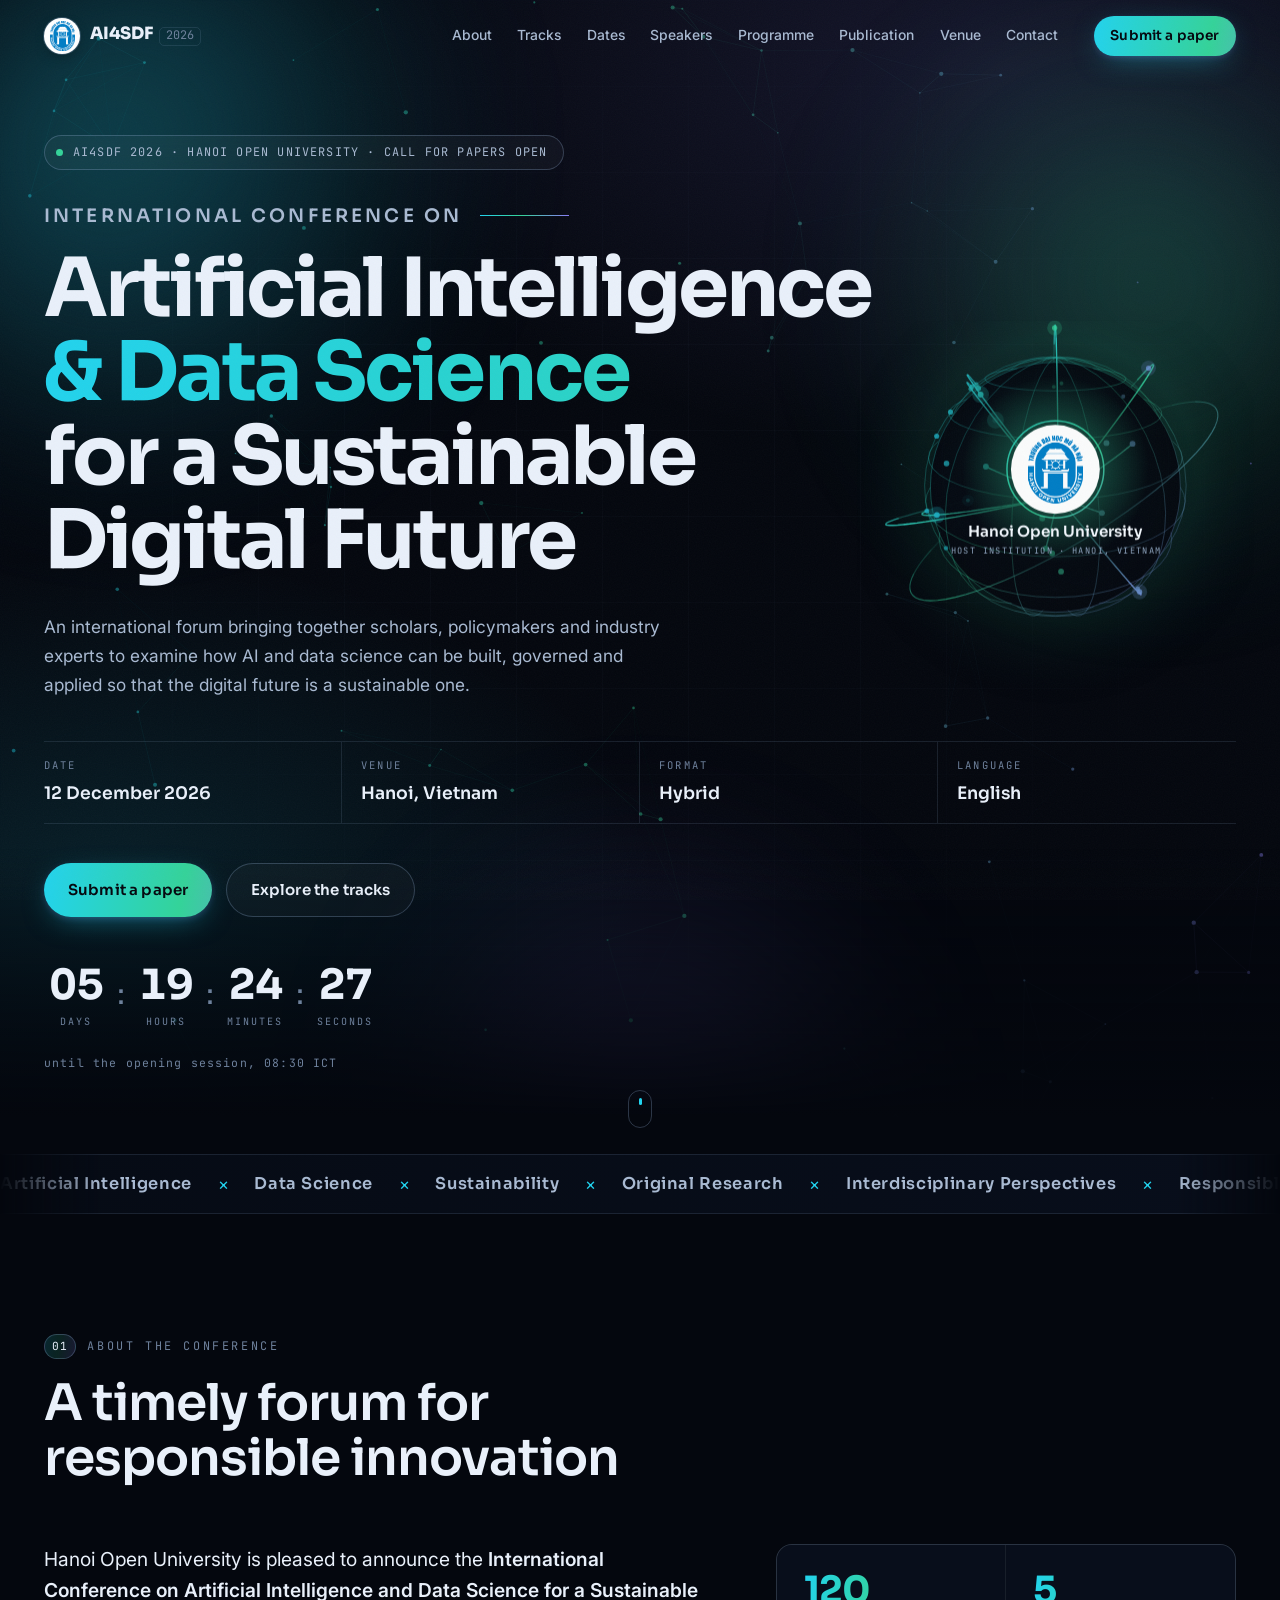
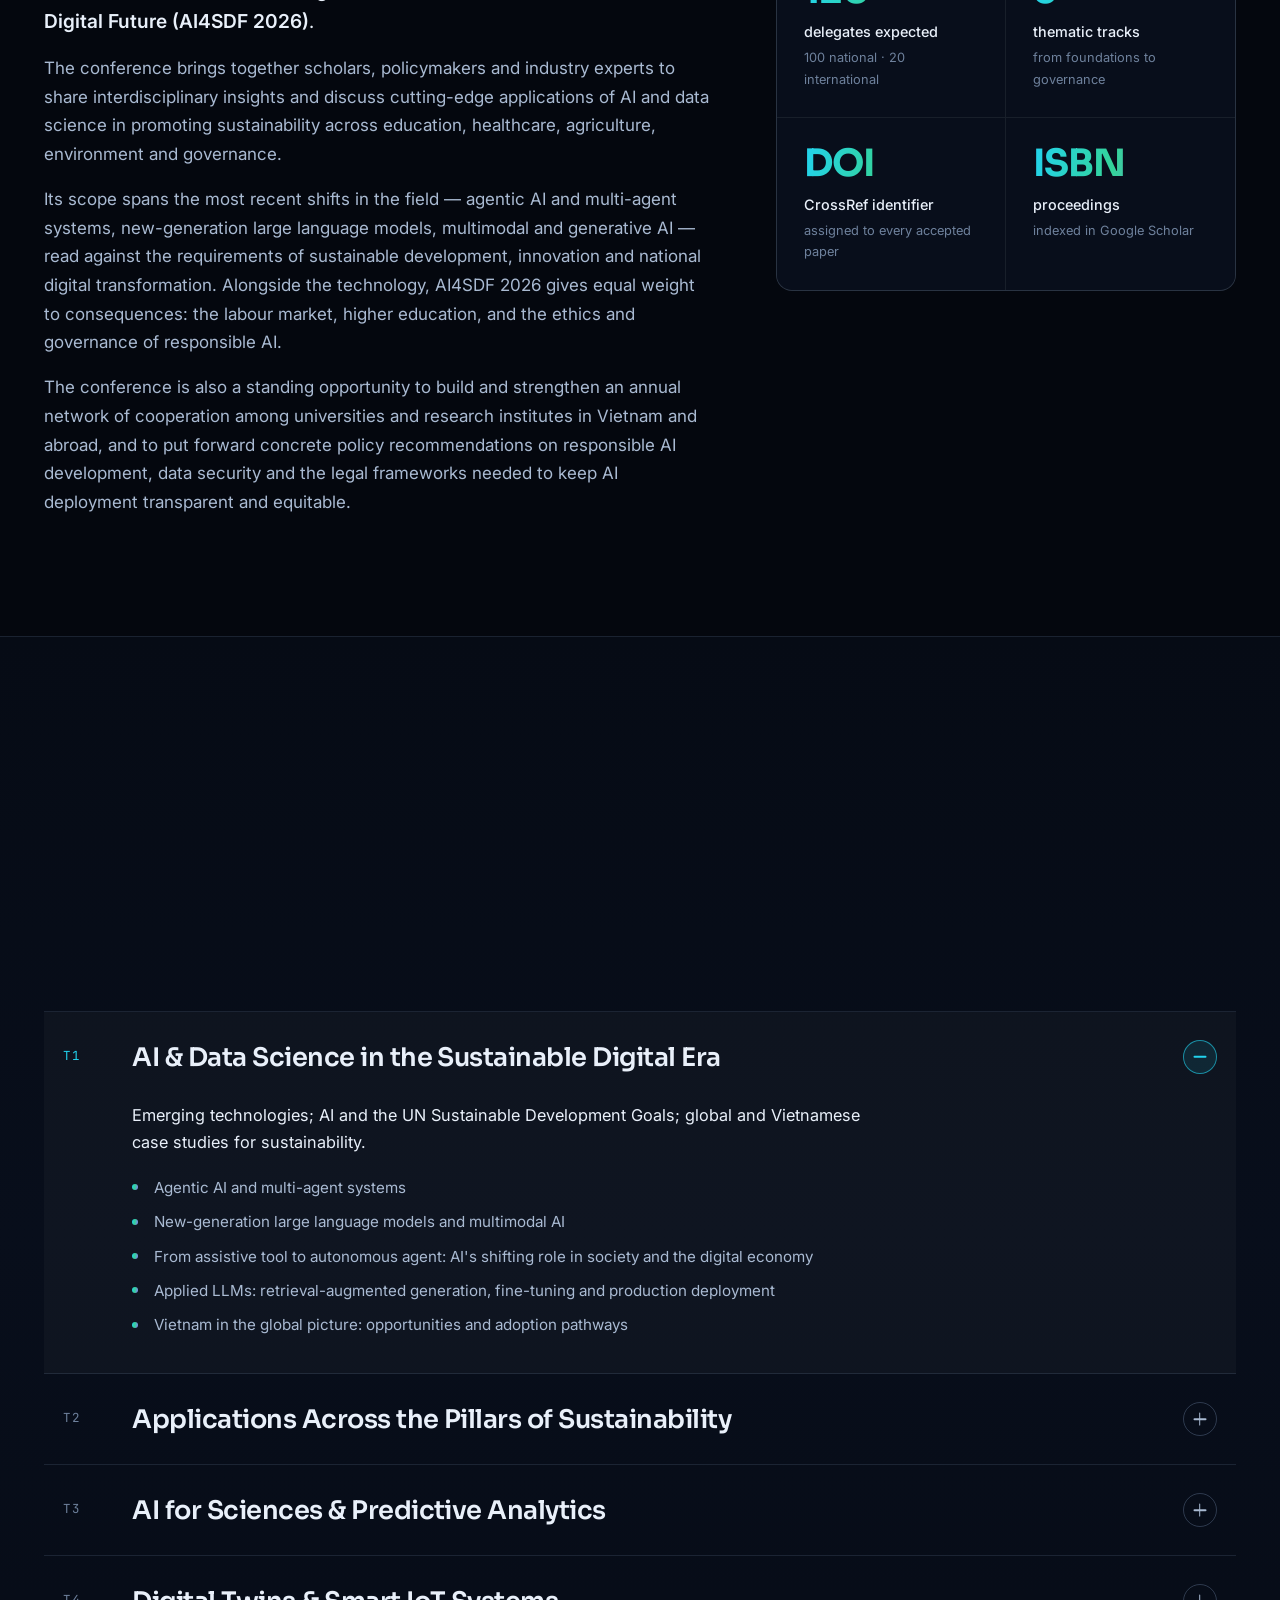
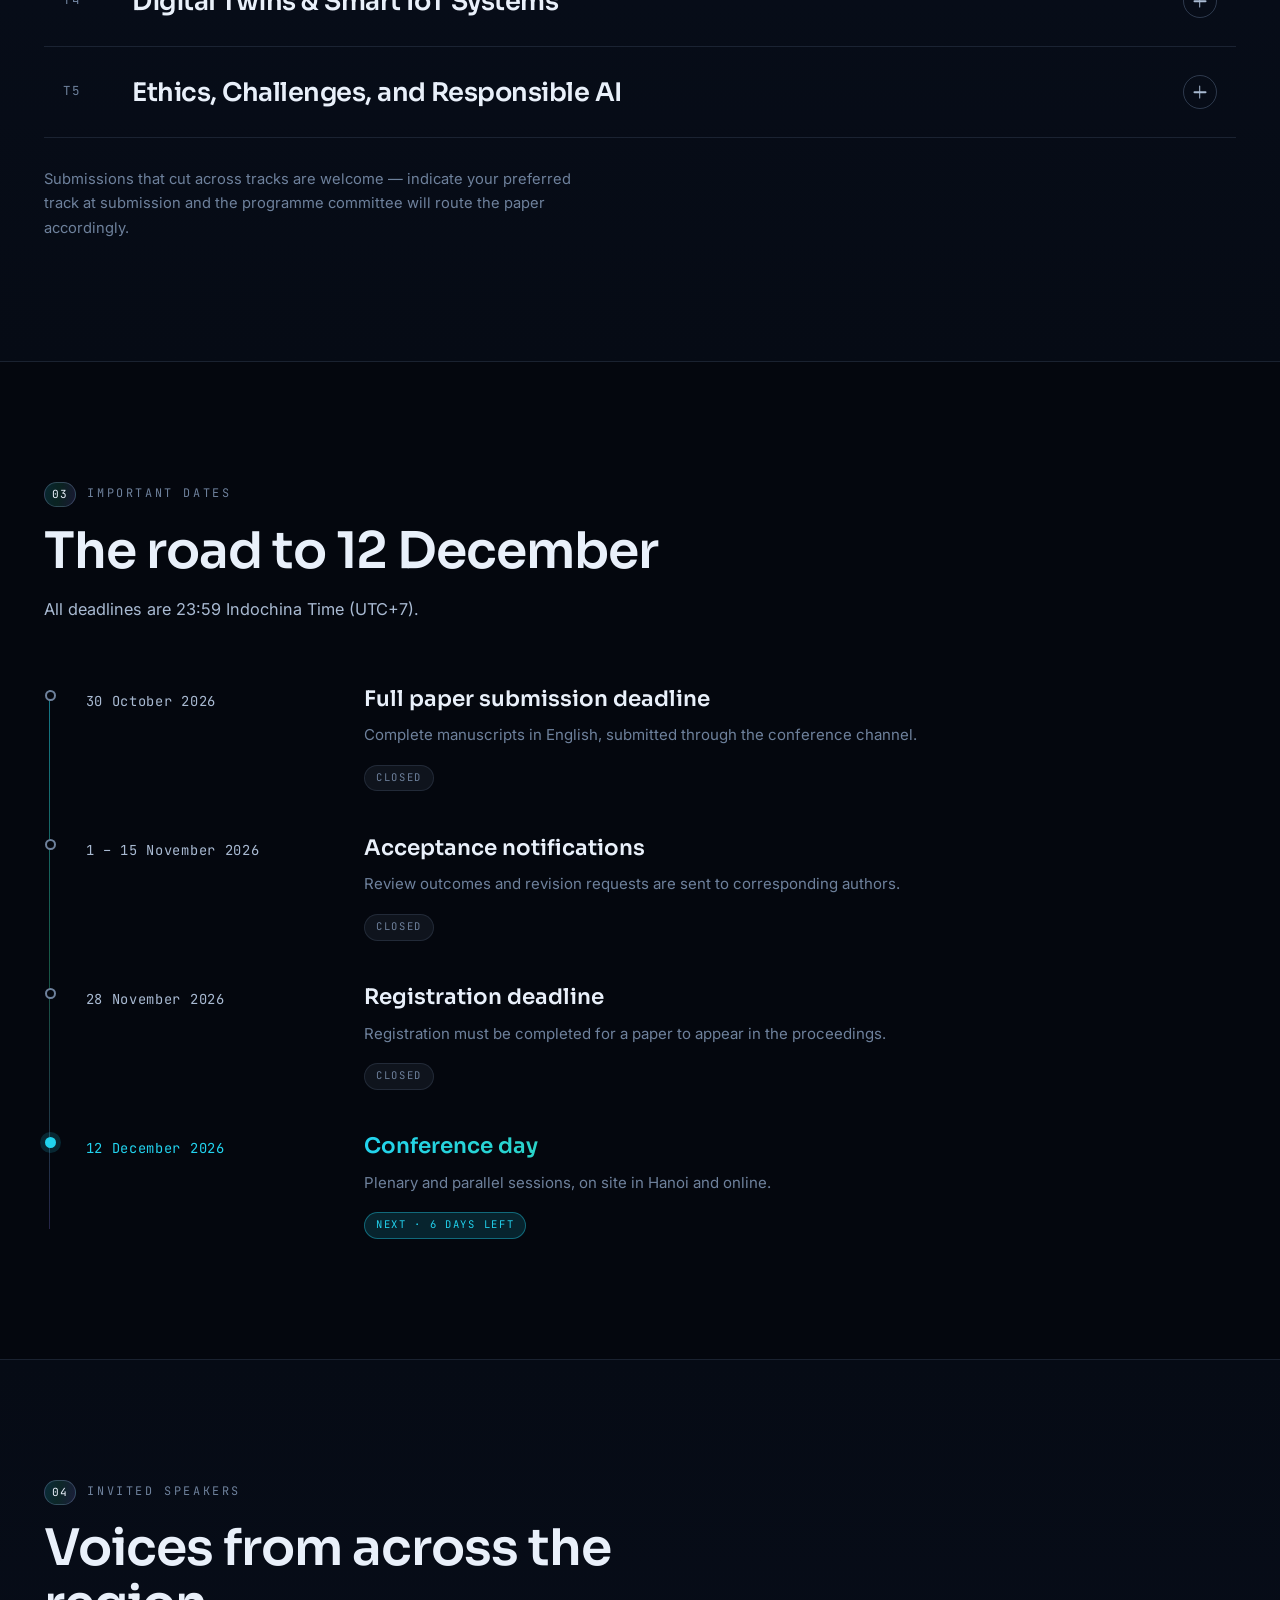
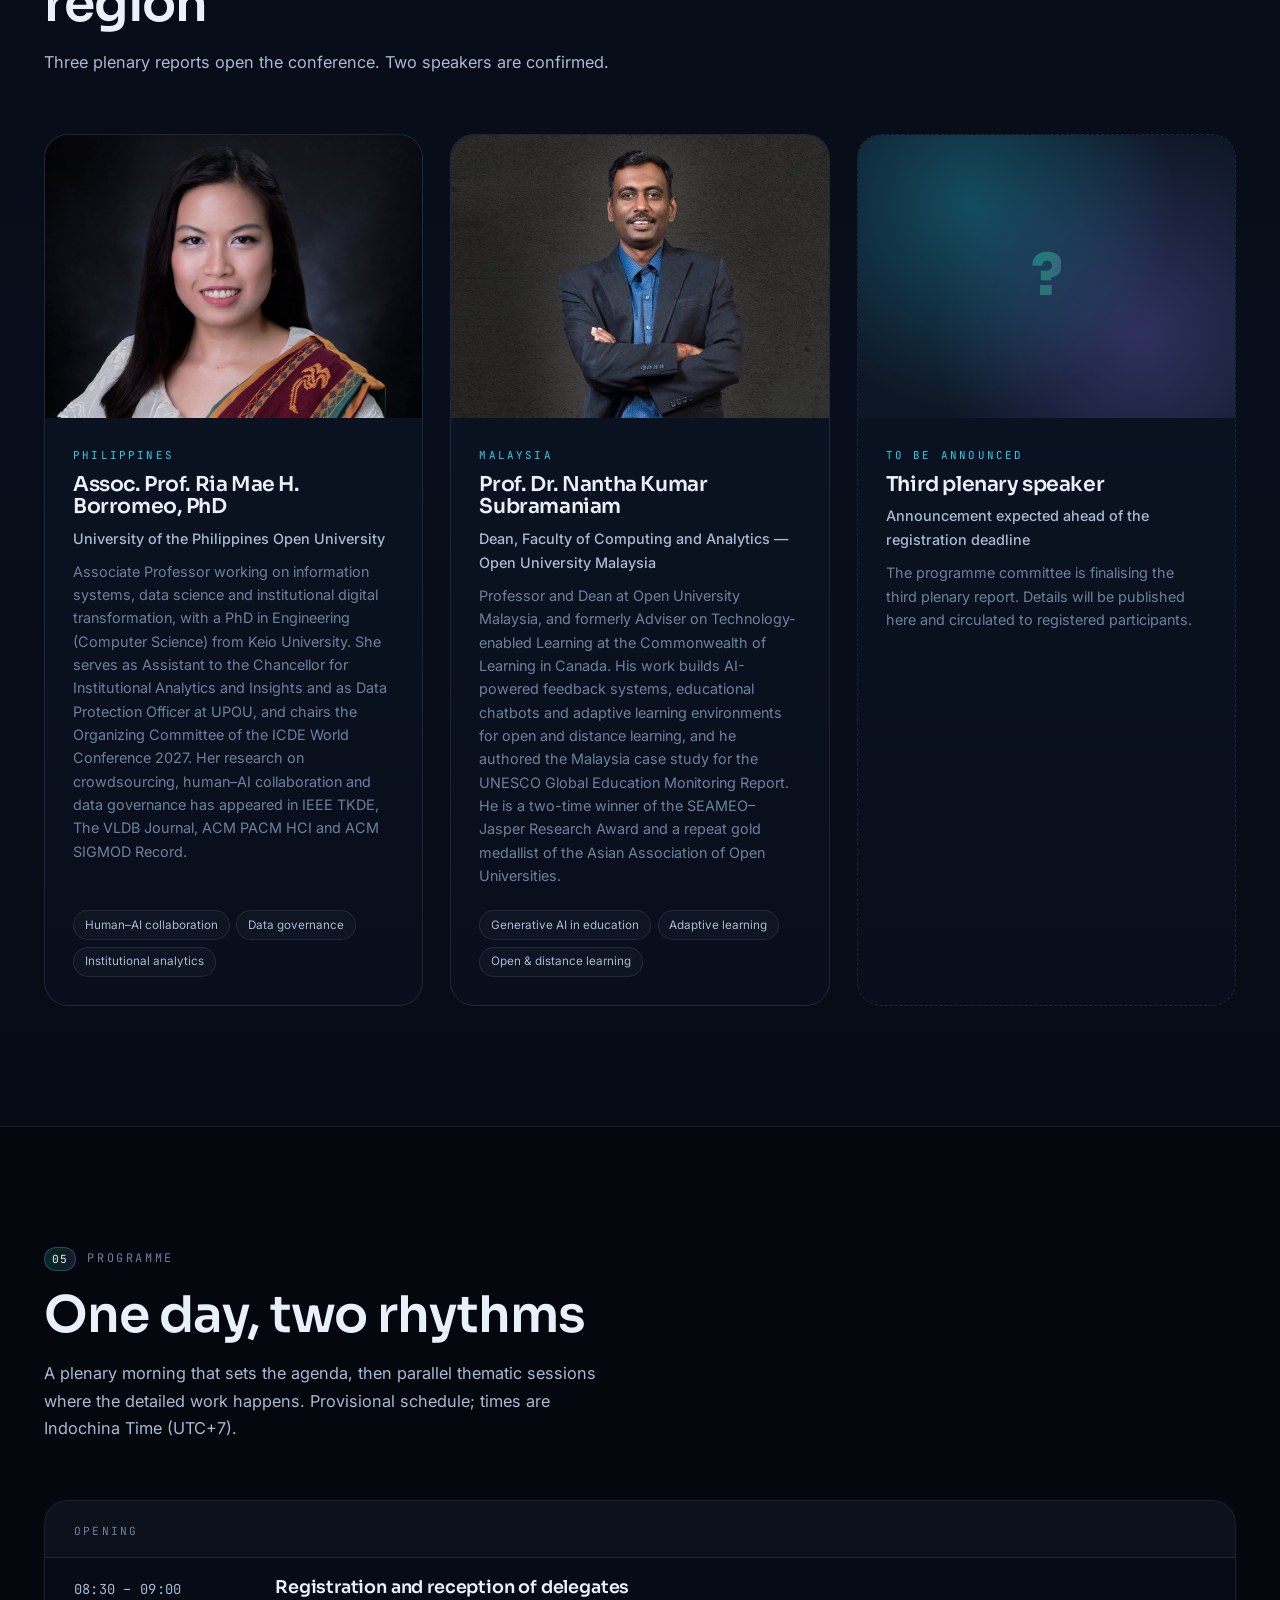
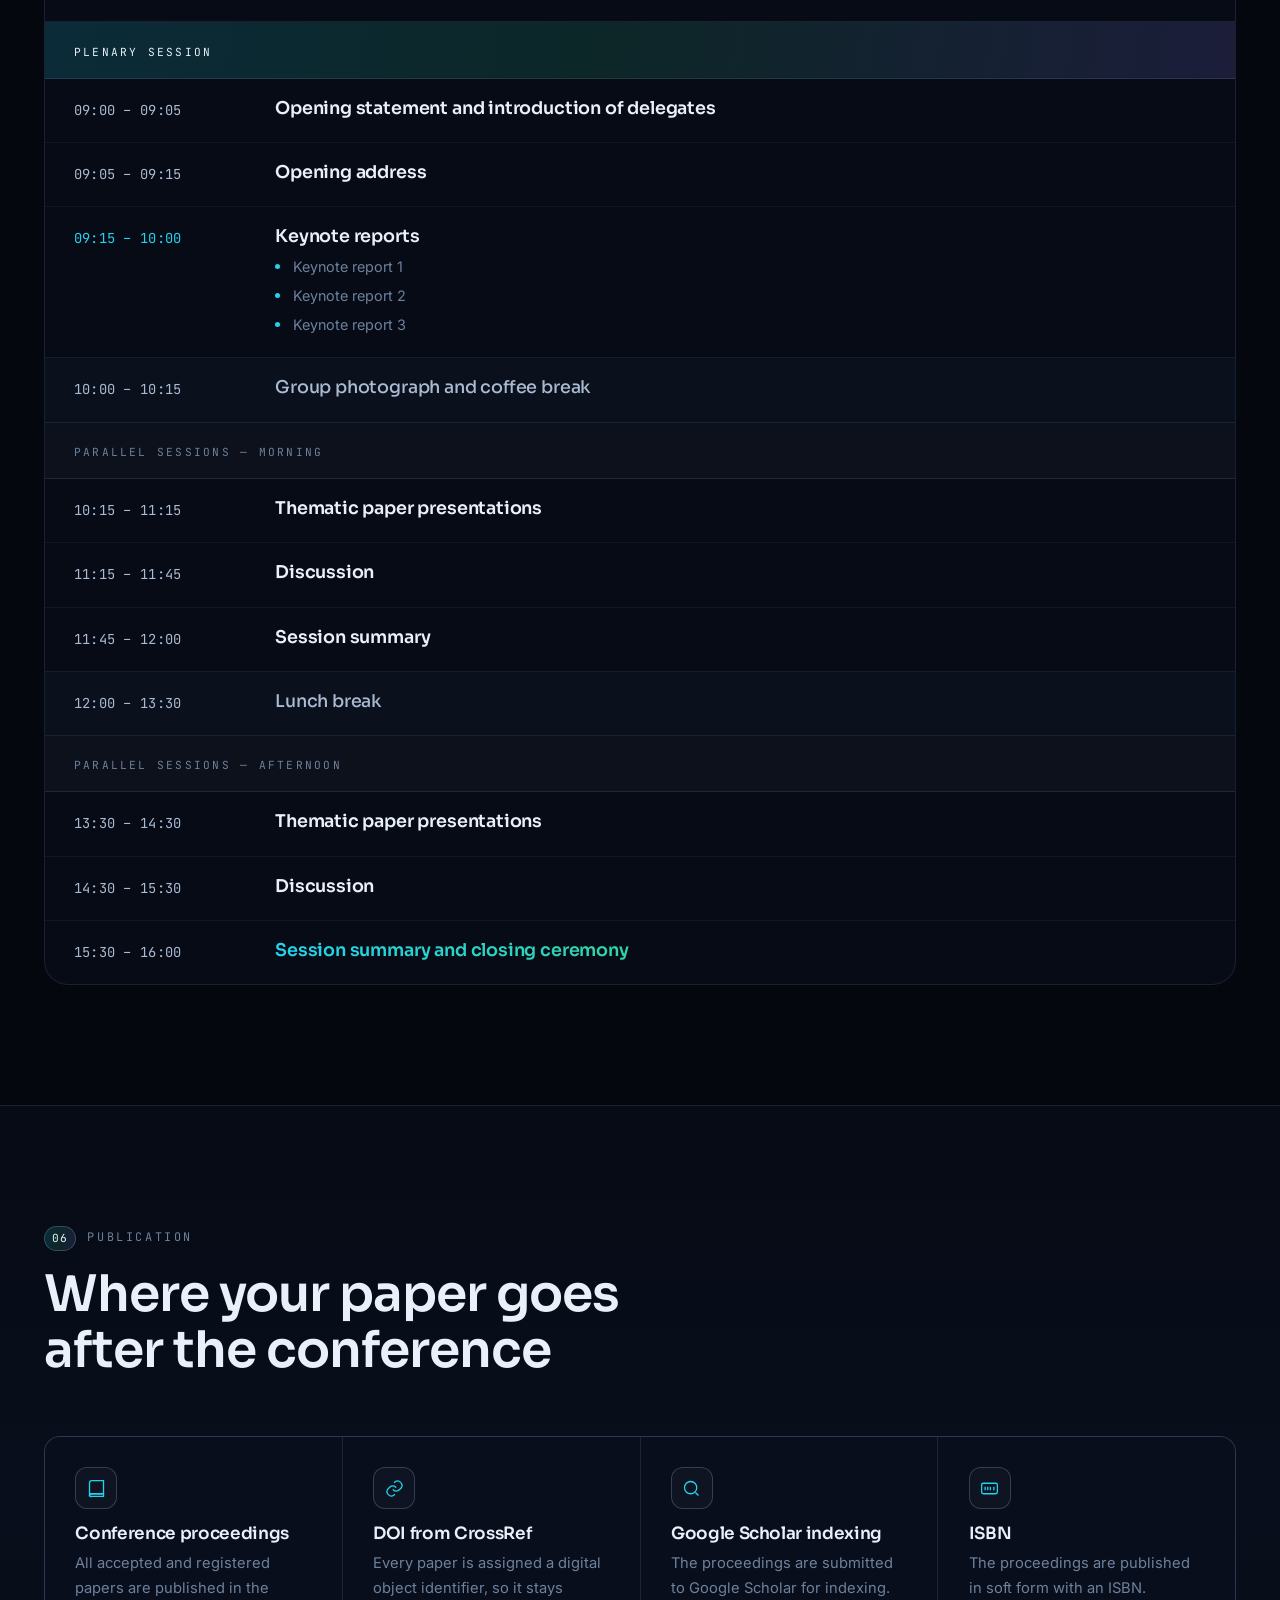
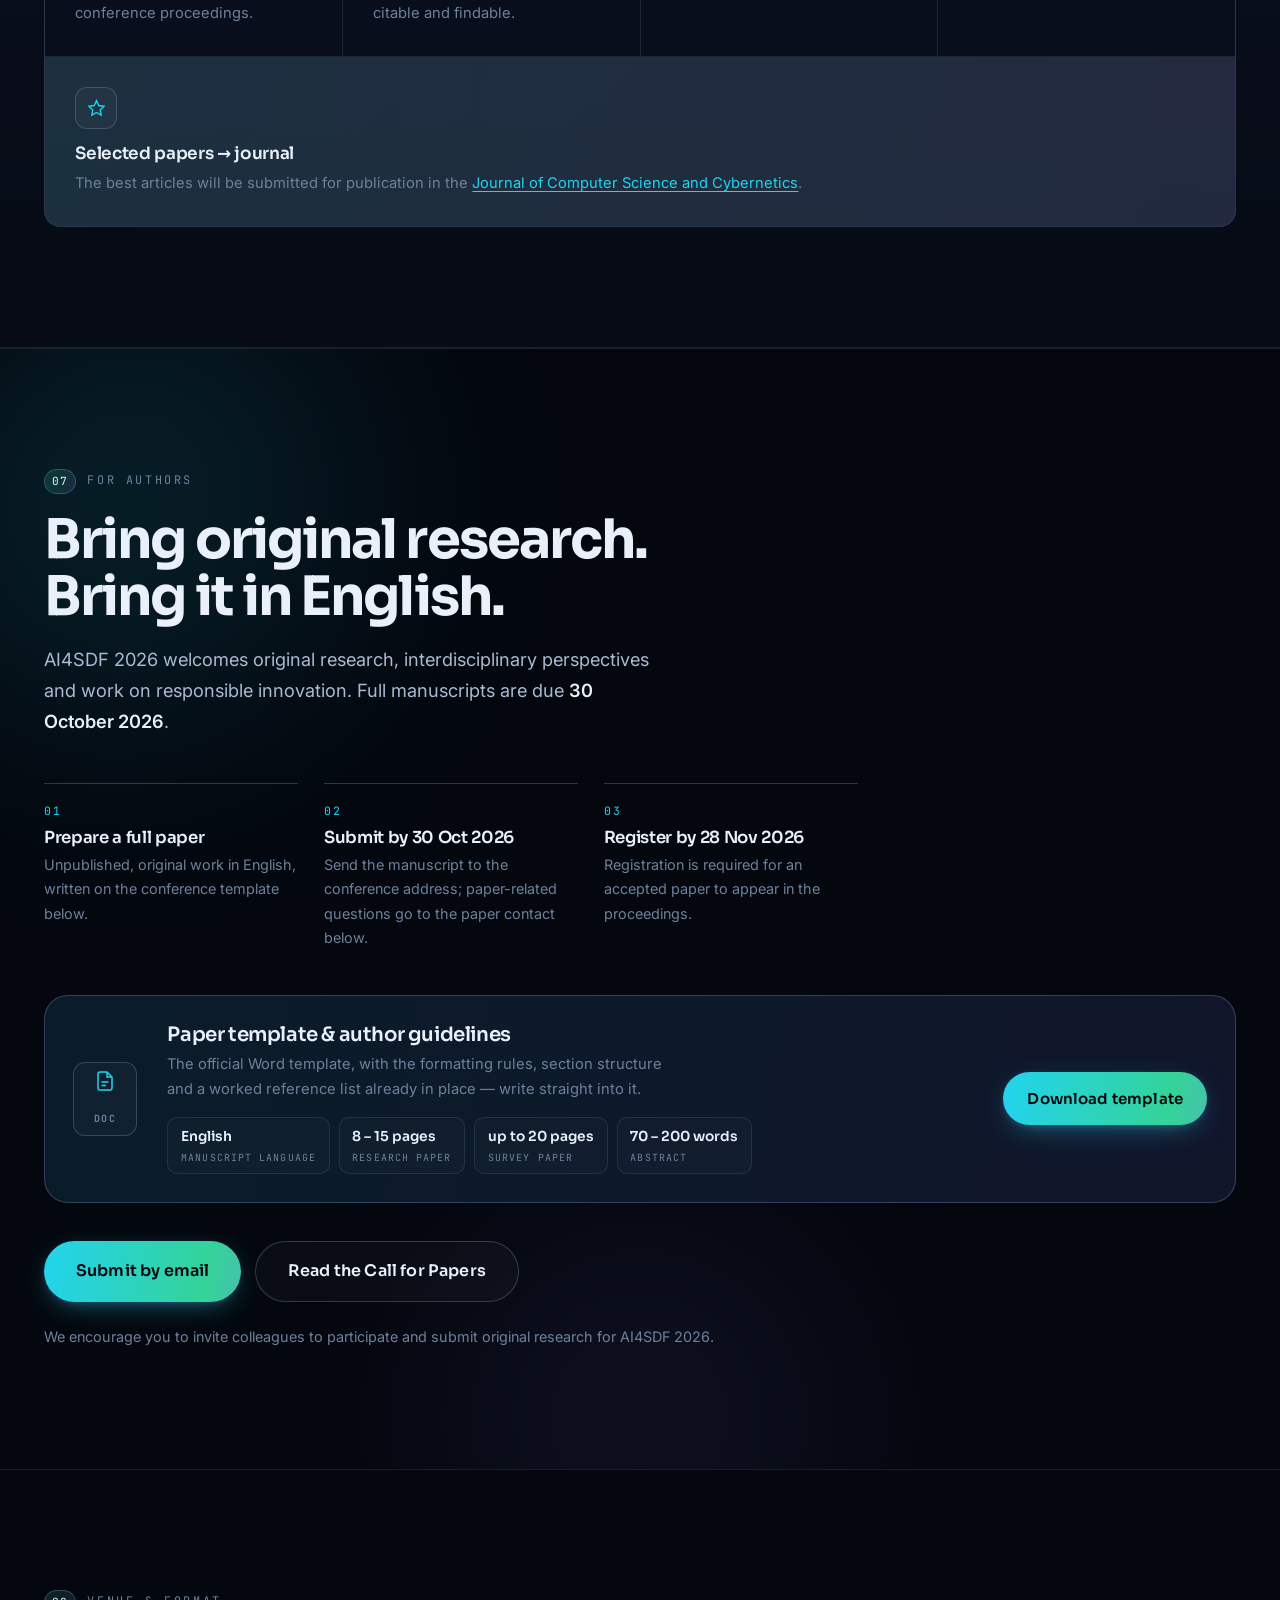
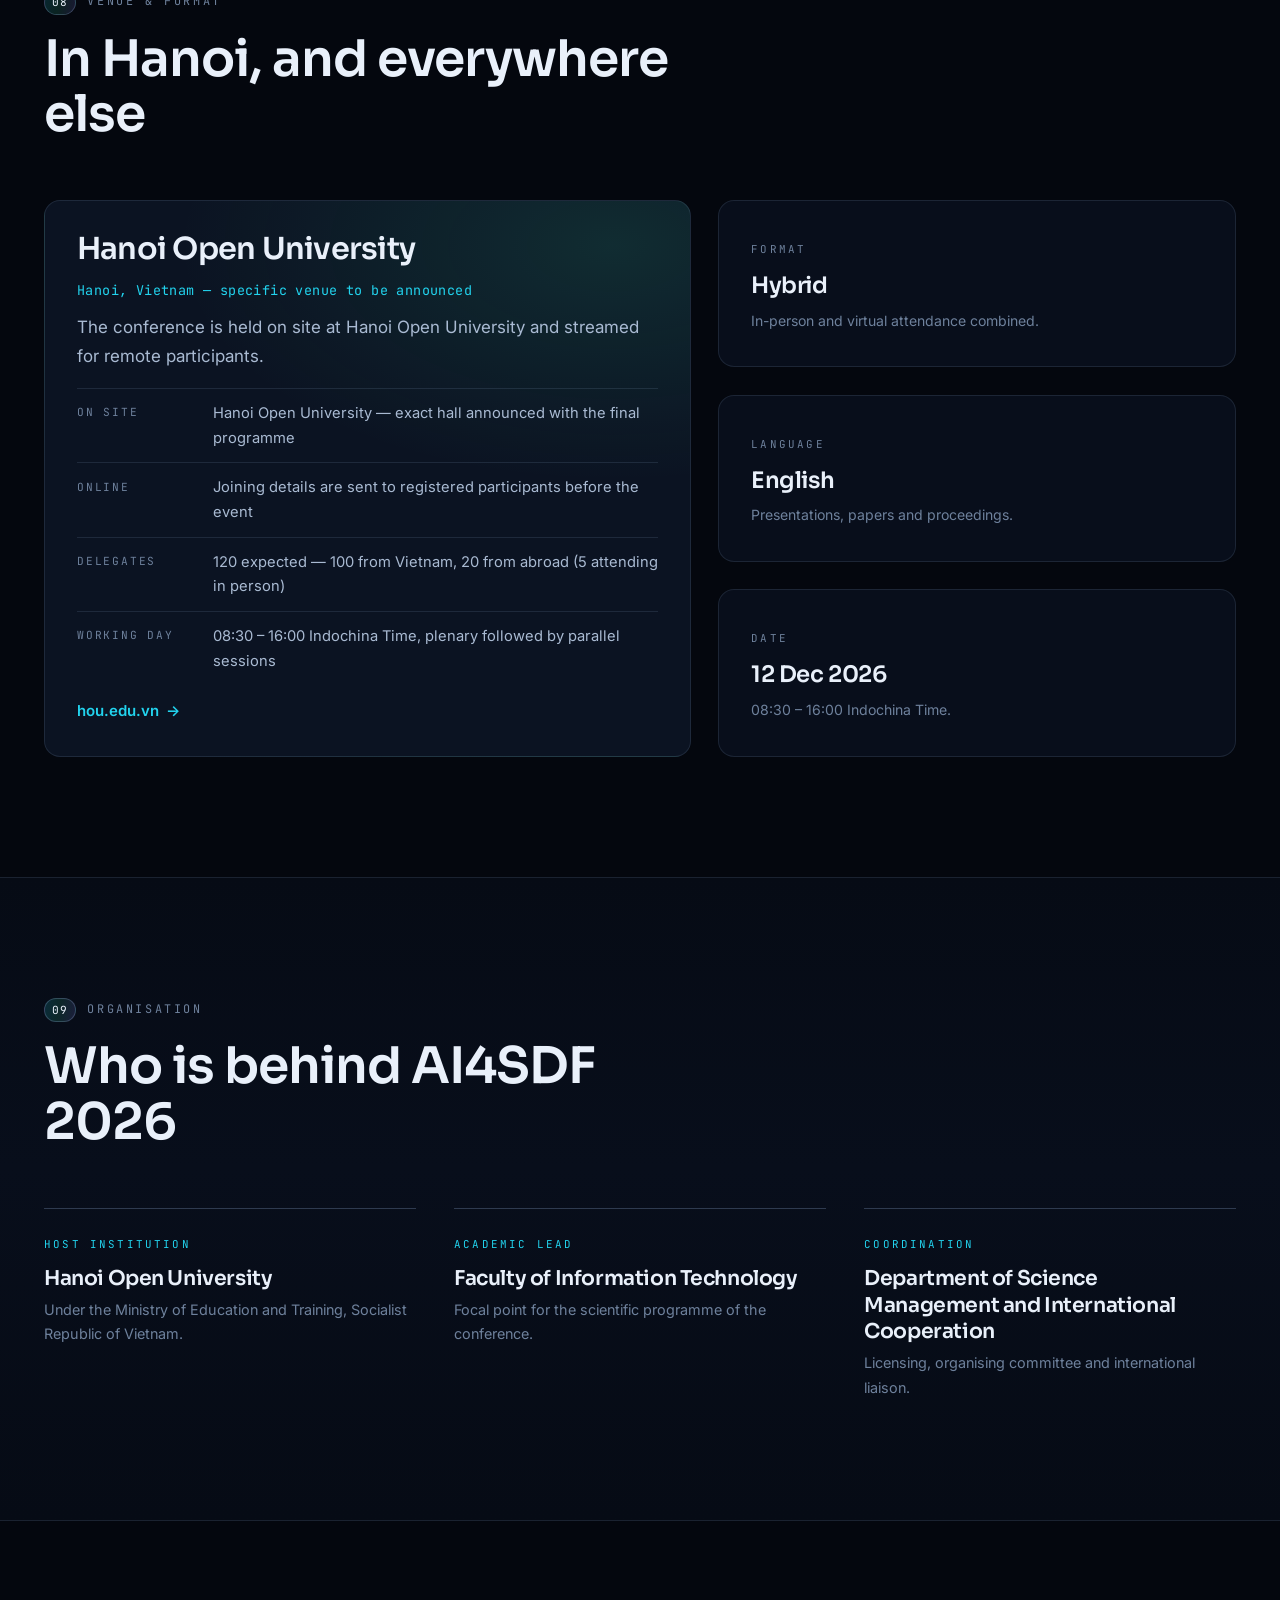
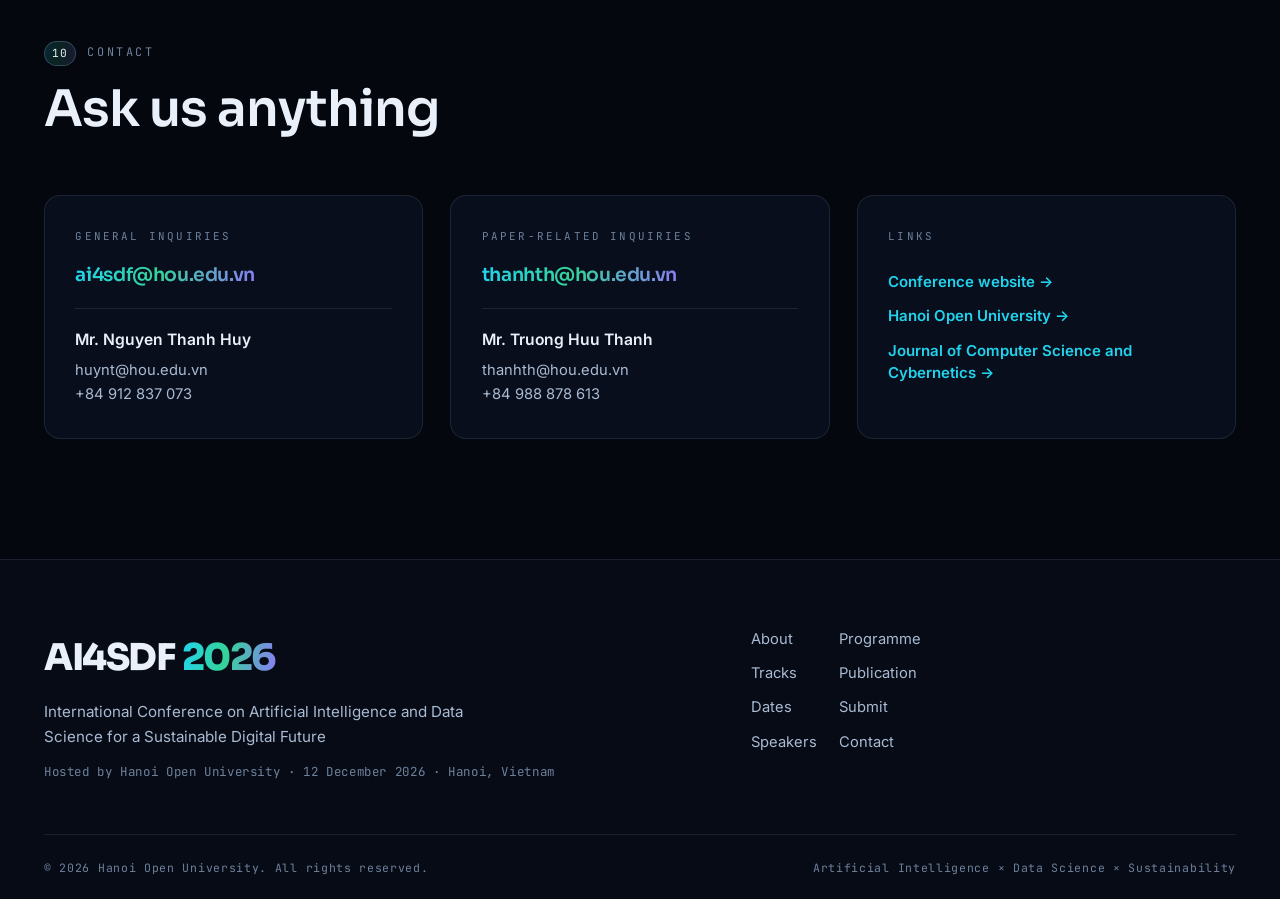
==== index.html @ 4367ac09 "Add AI4SDF 2026 conference landing page Static site for the International Conference on Artificial I" ====
<!DOCTYPE html>
<html lang="en">
<head>
<meta charset="utf-8">
<meta name="viewport" content="width=device-width, initial-scale=1, viewport-fit=cover">
<title>AI4SDF 2026 — International Conference on Artificial Intelligence and Data Science for a Sustainable Digital Future</title>
<meta name="description" content="AI4SDF 2026 — International Conference on Artificial Intelligence and Data Science for a Sustainable Digital Future. Hosted by Hanoi Open University, 12 December 2026. Hybrid, English-language. Call for papers open.">
<meta name="theme-color" content="#04070E">
<link rel="canonical" href="https://conf.hou.edu.vn/ai4sdf/">

<meta property="og:type" content="website">
<meta property="og:site_name" content="AI4SDF 2026">
<meta property="og:title" content="AI4SDF 2026 — AI and Data Science for a Sustainable Digital Future">
<meta property="og:description" content="International conference hosted by Hanoi Open University. 12 December 2026, Hanoi, Vietnam. Hybrid. Call for papers open until 30 October 2026.">
<meta property="og:url" content="https://conf.hou.edu.vn/ai4sdf/">
<meta property="og:image" content="https://conf.hou.edu.vn/ai4sdf/assets/img/og-cover.png">
<meta name="twitter:card" content="summary_large_image">

<link rel="icon" href="assets/img/favicon.svg" type="image/svg+xml">
<link rel="preconnect" href="https://fonts.googleapis.com">
<link rel="preconnect" href="https://fonts.gstatic.com" crossorigin>
<link href="https://fonts.googleapis.com/css2?family=Sora:wght@300;400;600;700;800&family=Inter:wght@400;500;600;700&family=JetBrains+Mono:wght@400;600&display=swap" rel="stylesheet">
<link rel="stylesheet" href="assets/css/style.css">

<script type="application/ld+json">
{
  "@context": "https://schema.org",
  "@type": "Event",
  "name": "AI4SDF 2026 — International Conference on Artificial Intelligence and Data Science for a Sustainable Digital Future",
  "startDate": "2026-12-12T08:30:00+07:00",
  "endDate": "2026-12-12T16:00:00+07:00",
  "eventStatus": "https://schema.org/EventScheduled",
  "eventAttendanceMode": "https://schema.org/MixedEventAttendanceMode",
  "inLanguage": "en",
  "location": [
    { "@type": "Place", "name": "Hanoi Open University", "address": { "@type": "PostalAddress", "addressLocality": "Hanoi", "addressCountry": "VN" } },
    { "@type": "VirtualLocation", "url": "https://conf.hou.edu.vn/ai4sdf/" }
  ],
  "organizer": { "@type": "CollegeOrUniversity", "name": "Hanoi Open University", "url": "https://hou.edu.vn" },
  "url": "https://conf.hou.edu.vn/ai4sdf/"
}
</script>
</head>

<body>
<a class="skip-link" href="#main">Skip to main content</a>

<!-- ============================= NAV ============================= -->
<header class="nav" id="nav">
  <div class="nav__inner">
    <a class="brand" href="#top" aria-label="AI4SDF 2026, Hanoi Open University — back to top">
      <span class="brand__chip">
        <img src="assets/img/hou-logo.png" alt="" width="400" height="487" decoding="async">
      </span>
      <span class="brand__text">
        <strong>AI4SDF</strong><em>2026</em>
      </span>
    </a>

    <nav class="nav__links" id="nav-links" aria-label="Section navigation">
      <a href="#about">About</a>
      <a href="#tracks">Tracks</a>
      <a href="#dates">Dates</a>
      <a href="#speakers">Speakers</a>
      <a href="#programme">Programme</a>
      <a href="#publication">Publication</a>
      <a href="#venue">Venue</a>
      <a href="#contact">Contact</a>
    </nav>

    <a class="btn btn--sm btn--primary nav__cta" href="#submit">Submit a paper</a>

    <button class="nav__burger" id="burger" aria-expanded="false" aria-controls="nav-links" aria-label="Open menu">
      <span></span><span></span><span></span>
    </button>
  </div>
  <div class="nav__progress" id="nav-progress" aria-hidden="true"></div>
</header>

<main id="main">

<!-- ============================= HERO ============================= -->
<section class="hero" id="top">
  <div class="aurora" aria-hidden="true">
    <span class="aurora__blob aurora__blob--a"></span>
    <span class="aurora__blob aurora__blob--b"></span>
    <span class="aurora__blob aurora__blob--c"></span>
  </div>
  <canvas class="neural" id="neural" aria-hidden="true"></canvas>
  <div class="hero__grid" aria-hidden="true"></div>

  <div class="hero__inner container">

    <div class="hero__object" aria-hidden="true">
      <canvas id="globe"></canvas>
    </div>

    <div class="hero__copy">
    <p class="hero__kicker" data-reveal>
      <span class="dot"></span>AI4SDF 2026 · Hanoi Open University · Call for Papers open
    </p>

    <h1 class="hero__title" data-reveal>
      <span class="hero__title-over">International Conference on</span>
      <span class="hero__title-line">Artificial Intelligence</span>
      <span class="hero__title-line hero__title-line--grad">&amp; Data Science</span>
      <span class="hero__title-line">for a Sustainable</span>
      <span class="hero__title-line">Digital Future</span>
    </h1>

    <p class="hero__lede" data-reveal>
      An international forum bringing together scholars, policymakers and industry experts to examine how
      AI and data science can be built, governed and applied so that the digital future is a sustainable one.
    </p>

    <ul class="hero__facts" data-reveal>
      <li><span class="hero__facts-k">Date</span><span class="hero__facts-v">12 December 2026</span></li>
      <li><span class="hero__facts-k">Venue</span><span class="hero__facts-v">Hanoi, Vietnam</span></li>
      <li><span class="hero__facts-k">Format</span><span class="hero__facts-v">Hybrid</span></li>
      <li><span class="hero__facts-k">Language</span><span class="hero__facts-v">English</span></li>
    </ul>

    <div class="hero__actions" data-reveal>
      <a class="btn btn--primary" href="#submit">Submit a paper</a>
      <a class="btn btn--ghost" href="#tracks">Explore the tracks</a>
    </div>

    <div class="countdown" id="countdown" data-reveal aria-label="Time remaining until the conference">
      <div class="countdown__unit"><b data-cd="d">—</b><i>days</i></div>
      <div class="countdown__sep">:</div>
      <div class="countdown__unit"><b data-cd="h">—</b><i>hours</i></div>
      <div class="countdown__sep">:</div>
      <div class="countdown__unit"><b data-cd="m">—</b><i>minutes</i></div>
      <div class="countdown__sep">:</div>
      <div class="countdown__unit"><b data-cd="s">—</b><i>seconds</i></div>
      <p class="countdown__note">until the opening session, 08:30 ICT</p>
    </div>
    </div><!-- /.hero__copy -->
  </div>

  <a class="hero__scroll" href="#about" aria-label="Scroll to About">
    <span></span>
  </a>
</section>

<!-- ============================= MARQUEE ============================= -->
<div class="marquee" aria-hidden="true">
  <div class="marquee__track">
    <span>Artificial Intelligence</span><i>×</i><span>Data Science</span><i>×</i><span>Sustainability</span><i>×</i>
    <span>Original Research</span><i>×</i><span>Interdisciplinary Perspectives</span><i>×</i><span>Responsible Innovation</span><i>×</i>
    <span>Artificial Intelligence</span><i>×</i><span>Data Science</span><i>×</i><span>Sustainability</span><i>×</i>
    <span>Original Research</span><i>×</i><span>Interdisciplinary Perspectives</span><i>×</i><span>Responsible Innovation</span><i>×</i>
  </div>
</div>

<!-- ============================= ABOUT ============================= -->
<section class="section" id="about">
  <div class="container">
    <header class="sec-head" data-reveal>
      <p class="sec-head__eyebrow"><span class="num">01</span> About the conference</p>
      <h2 class="sec-head__title">A timely forum for responsible innovation</h2>
    </header>

    <div class="about">
      <div class="about__copy" data-reveal>
        <p class="lead">
          Hanoi Open University is pleased to announce the <strong>International Conference on Artificial
          Intelligence and Data Science for a Sustainable Digital Future (AI4SDF&nbsp;2026)</strong>.
        </p>
        <p>
          The conference brings together scholars, policymakers and industry experts to share interdisciplinary
          insights and discuss cutting-edge applications of AI and data science in promoting sustainability
          across education, healthcare, agriculture, environment and governance.
        </p>
        <p>
          Its scope spans the most recent shifts in the field — agentic AI and multi-agent systems, new-generation
          large language models, multimodal and generative AI — read against the requirements of sustainable
          development, innovation and national digital transformation. Alongside the technology, AI4SDF 2026 gives
          equal weight to consequences: the labour market, higher education, and the ethics and governance of
          responsible AI.
        </p>
        <p>
          The conference is also a standing opportunity to build and strengthen an annual network of cooperation
          among universities and research institutes in Vietnam and abroad, and to put forward concrete policy
          recommendations on responsible AI development, data security and the legal frameworks needed to keep
          AI deployment transparent and equitable.
        </p>
      </div>

      <aside class="about__stats" data-reveal>
        <div class="stat">
          <b class="stat__num" data-count="120">120</b>
          <span class="stat__label">delegates expected</span>
          <span class="stat__sub">100 national · 20 international</span>
        </div>
        <div class="stat">
          <b class="stat__num" data-count="5">5</b>
          <span class="stat__label">thematic tracks</span>
          <span class="stat__sub">from foundations to governance</span>
        </div>
        <div class="stat">
          <b class="stat__num">DOI</b>
          <span class="stat__label">CrossRef identifier</span>
          <span class="stat__sub">assigned to every accepted paper</span>
        </div>
        <div class="stat">
          <b class="stat__num">ISBN</b>
          <span class="stat__label">proceedings</span>
          <span class="stat__sub">indexed in Google Scholar</span>
        </div>
      </aside>
    </div>
  </div>
</section>

<!-- ============================= TRACKS ============================= -->
<section class="section section--alt" id="tracks">
  <div class="container">
    <header class="sec-head" data-reveal>
      <p class="sec-head__eyebrow"><span class="num">02</span> Key themes</p>
      <h2 class="sec-head__title">Five tracks, one question</h2>
      <p class="sec-head__sub">
        How do we build AI and data systems that are powerful enough to matter and accountable enough to trust?
        Select a track to see its suggested topics.
      </p>
    </header>

    <div class="tracks">

      <details class="track" data-reveal>
        <summary class="track__head">
          <span class="track__num">T1</span>
          <span class="track__title">AI &amp; Data Science in the Sustainable Digital Era</span>
          <span class="track__chev" aria-hidden="true"></span>
        </summary>
        <div class="track__body">
          <p class="track__abstract">
            Emerging technologies; AI and the UN Sustainable Development Goals; global and Vietnamese case studies
            for sustainability.
          </p>
          <ul class="track__topics">
            <li>Agentic AI and multi-agent systems</li>
            <li>New-generation large language models and multimodal AI</li>
            <li>From assistive tool to autonomous agent: AI's shifting role in society and the digital economy</li>
            <li>Applied LLMs: retrieval-augmented generation, fine-tuning and production deployment</li>
            <li>Vietnam in the global picture: opportunities and adoption pathways</li>
          </ul>
        </div>
      </details>

      <details class="track" data-reveal>
        <summary class="track__head">
          <span class="track__num">T2</span>
          <span class="track__title">Applications Across the Pillars of Sustainability</span>
          <span class="track__chev" aria-hidden="true"></span>
        </summary>
        <div class="track__body">
          <p class="track__abstract">
            Environmental, social and economic sustainability, including sustainable agriculture and green supply
            chains.
          </p>
          <ul class="track__topics">
            <li>AI as innovation infrastructure: productivity, digital products and services</li>
            <li>Smart agriculture, renewable energy, sustainable urban management, environmental monitoring</li>
            <li>Green AI: energy cost and carbon footprint of large models; energy-efficient computation</li>
            <li>Data-driven business models and digital transformation for SMEs</li>
            <li>AI for healthcare, public services and inclusive development</li>
          </ul>
        </div>
      </details>

      <details class="track" data-reveal>
        <summary class="track__head">
          <span class="track__num">T3</span>
          <span class="track__title">AI for Sciences &amp; Predictive Analytics</span>
          <span class="track__chev" aria-hidden="true"></span>
        </summary>
        <div class="track__body">
          <p class="track__abstract">
            Scientific machine learning and forecasting under real-world constraints.
          </p>
          <ul class="track__topics">
            <li>Spatio-temporal analytics with graph neural networks and transformers</li>
            <li>Green supply-chain forecasting</li>
            <li>Generative AI for advanced materials</li>
            <li>Scientific data pipelines, benchmarking and reproducibility</li>
          </ul>
        </div>
      </details>

      <details class="track" data-reveal>
        <summary class="track__head">
          <span class="track__num">T4</span>
          <span class="track__title">Digital Twins &amp; Smart IoT Systems</span>
          <span class="track__chev" aria-hidden="true"></span>
        </summary>
        <div class="track__body">
          <p class="track__abstract">
            Intelligence at the edge, and the systems that keep it trustworthy.
          </p>
          <ul class="track__topics">
            <li>Edge AI and TinyML</li>
            <li>Zero-trust IoT and blockchain security</li>
            <li>Smart-city and smart-grid digital twins</li>
            <li>Sensing, simulation and closed-loop control for sustainable infrastructure</li>
          </ul>
        </div>
      </details>

      <details class="track" data-reveal>
        <summary class="track__head">
          <span class="track__num">T5</span>
          <span class="track__title">Ethics, Challenges, and Responsible AI</span>
          <span class="track__chev" aria-hidden="true"></span>
        </summary>
        <div class="track__body">
          <p class="track__abstract">
            Algorithmic bias, data privacy, social justice, AI and data science skills, and the legal and ethical
            frameworks for responsible deployment.
          </p>
          <ul class="track__topics">
            <li>Cybersecurity in the age of AI: AI as both defensive and offensive instrument</li>
            <li>National data sovereignty: data governance, digital infrastructure and data-residency policy</li>
            <li>Responsible AI governance: transparency, traceability and the protection of civic rights</li>
            <li>AI and the labour market: jobs displaced, jobs created, jobs transformed</li>
            <li>Future skills and the university's role: curriculum reform, AI-integrated teaching, smart governance</li>
            <li>Academic integrity and intellectual property in the era of generative AI</li>
          </ul>
        </div>
      </details>

    </div>

    <p class="tracks__note" data-reveal>
      Submissions that cut across tracks are welcome — indicate your preferred track at submission and the
      programme committee will route the paper accordingly.
    </p>
  </div>
</section>

<!-- ============================= DATES ============================= -->
<section class="section" id="dates">
  <div class="container">
    <header class="sec-head" data-reveal>
      <p class="sec-head__eyebrow"><span class="num">03</span> Important dates</p>
      <h2 class="sec-head__title">The road to 12 December</h2>
      <p class="sec-head__sub">All deadlines are 23:59 Indochina Time (UTC+7).</p>
    </header>

    <ol class="timeline" id="timeline">
      <li class="tl" data-date="2026-10-30T23:59:00+07:00" data-reveal>
        <span class="tl__node" aria-hidden="true"></span>
        <span class="tl__date">30 October 2026</span>
        <span class="tl__title">Full paper submission deadline</span>
        <span class="tl__desc">Complete manuscripts in English, submitted through the conference channel.</span>
        <span class="tl__badge"></span>
      </li>
      <li class="tl" data-date="2026-11-15T23:59:00+07:00" data-reveal>
        <span class="tl__node" aria-hidden="true"></span>
        <span class="tl__date">1 – 15 November 2026</span>
        <span class="tl__title">Acceptance notifications</span>
        <span class="tl__desc">Review outcomes and revision requests are sent to corresponding authors.</span>
        <span class="tl__badge"></span>
      </li>
      <li class="tl" data-date="2026-11-28T23:59:00+07:00" data-reveal>
        <span class="tl__node" aria-hidden="true"></span>
        <span class="tl__date">28 November 2026</span>
        <span class="tl__title">Registration deadline</span>
        <span class="tl__desc">Registration must be completed for a paper to appear in the proceedings.</span>
        <span class="tl__badge"></span>
      </li>
      <li class="tl tl--final" data-date="2026-12-12T08:30:00+07:00" data-reveal>
        <span class="tl__node" aria-hidden="true"></span>
        <span class="tl__date">12 December 2026</span>
        <span class="tl__title">Conference day</span>
        <span class="tl__desc">Plenary and parallel sessions, on site in Hanoi and online.</span>
        <span class="tl__badge"></span>
      </li>
    </ol>
  </div>
</section>

<!-- ============================= SPEAKERS ============================= -->
<section class="section section--alt" id="speakers">
  <div class="container">
    <header class="sec-head" data-reveal>
      <p class="sec-head__eyebrow"><span class="num">04</span> Invited speakers</p>
      <h2 class="sec-head__title">Voices from across the region</h2>
      <p class="sec-head__sub">Three plenary reports open the conference. Two speakers are confirmed.</p>
    </header>

    <div class="speakers">

      <article class="speaker" data-reveal>
        <div class="speaker__portrait">
          <img class="pf-head" src="assets/img/speaker-borromeo.jpg" alt="Portrait of Assoc. Prof. Ria Mae H. Borromeo" loading="lazy" onerror="this.replaceWith(Object.assign(document.createElement('span'),{className:'speaker__mono',textContent:'RB'}))">
        </div>
        <div class="speaker__body">
          <p class="speaker__flag">Philippines</p>
          <h3 class="speaker__name">Assoc. Prof. Ria Mae H. Borromeo, PhD</h3>
          <p class="speaker__role">University of the Philippines Open University</p>
          <p class="speaker__bio">
            Associate Professor working on information systems, data science and institutional digital
            transformation, with a PhD in Engineering (Computer Science) from Keio University. She serves as
            Assistant to the Chancellor for Institutional Analytics and Insights and as Data Protection Officer
            at UPOU, and chairs the Organizing Committee of the ICDE World Conference 2027. Her research on
            crowdsourcing, human–AI collaboration and data governance has appeared in IEEE TKDE, The VLDB
            Journal, ACM PACM HCI and ACM SIGMOD Record.
          </p>
          <ul class="speaker__tags">
            <li>Human–AI collaboration</li>
            <li>Data governance</li>
            <li>Institutional analytics</li>
          </ul>
        </div>
      </article>

      <article class="speaker" data-reveal>
        <div class="speaker__portrait">
          <img class="pf-figure" src="assets/img/speaker-nantha.jpg" alt="Portrait of Prof. Dr. Nantha Kumar Subramaniam" loading="lazy" onerror="this.replaceWith(Object.assign(document.createElement('span'),{className:'speaker__mono',textContent:'NK'}))">
        </div>
        <div class="speaker__body">
          <p class="speaker__flag">Malaysia</p>
          <h3 class="speaker__name">Prof. Dr. Nantha Kumar Subramaniam</h3>
          <p class="speaker__role">Dean, Faculty of Computing and Analytics — Open University Malaysia</p>
          <p class="speaker__bio">
            Professor and Dean at Open University Malaysia, and formerly Adviser on Technology-enabled Learning
            at the Commonwealth of Learning in Canada. His work builds AI-powered feedback systems, educational
            chatbots and adaptive learning environments for open and distance learning, and he authored the
            Malaysia case study for the UNESCO Global Education Monitoring Report. He is a two-time winner of the
            SEAMEO–Jasper Research Award and a repeat gold medallist of the Asian Association of Open Universities.
          </p>
          <ul class="speaker__tags">
            <li>Generative AI in education</li>
            <li>Adaptive learning</li>
            <li>Open &amp; distance learning</li>
          </ul>
        </div>
      </article>

      <article class="speaker speaker--tba" data-reveal>
        <div class="speaker__portrait">
          <span class="speaker__mono speaker__mono--tba" aria-hidden="true">?</span>
        </div>
        <div class="speaker__body">
          <p class="speaker__flag">To be announced</p>
          <h3 class="speaker__name">Third plenary speaker</h3>
          <p class="speaker__role">Announcement expected ahead of the registration deadline</p>
          <p class="speaker__bio">
            The programme committee is finalising the third plenary report. Details will be published here and
            circulated to registered participants.
          </p>
        </div>
      </article>

    </div>
  </div>
</section>

<!-- ============================= PROGRAMME ============================= -->
<section class="section" id="programme">
  <div class="container">
    <header class="sec-head" data-reveal>
      <p class="sec-head__eyebrow"><span class="num">05</span> Programme</p>
      <h2 class="sec-head__title">One day, two rhythms</h2>
      <p class="sec-head__sub">
        A plenary morning that sets the agenda, then parallel thematic sessions where the detailed work happens.
        Provisional schedule; times are Indochina Time (UTC+7).
      </p>
    </header>

    <div class="prog" data-reveal>

      <div class="prog__block">
        <p class="prog__phase"><span>Opening</span></p>
        <div class="prog__row">
          <time class="prog__time">08:30 – 09:00</time>
          <div class="prog__what"><h3>Registration and reception of delegates</h3></div>
        </div>
      </div>

      <div class="prog__block prog__block--plenary">
        <p class="prog__phase"><span>Plenary session</span></p>
        <div class="prog__row">
          <time class="prog__time">09:00 – 09:05</time>
          <div class="prog__what"><h3>Opening statement and introduction of delegates</h3></div>
        </div>
        <div class="prog__row">
          <time class="prog__time">09:05 – 09:15</time>
          <div class="prog__what"><h3>Opening address</h3></div>
        </div>
        <div class="prog__row prog__row--key">
          <time class="prog__time">09:15 – 10:00</time>
          <div class="prog__what">
            <h3>Keynote reports</h3>
            <ul><li>Keynote report 1</li><li>Keynote report 2</li><li>Keynote report 3</li></ul>
          </div>
        </div>
        <div class="prog__row prog__row--break">
          <time class="prog__time">10:00 – 10:15</time>
          <div class="prog__what"><h3>Group photograph and coffee break</h3></div>
        </div>
      </div>

      <div class="prog__block">
        <p class="prog__phase"><span>Parallel sessions — morning</span></p>
        <div class="prog__row">
          <time class="prog__time">10:15 – 11:15</time>
          <div class="prog__what"><h3>Thematic paper presentations</h3></div>
        </div>
        <div class="prog__row">
          <time class="prog__time">11:15 – 11:45</time>
          <div class="prog__what"><h3>Discussion</h3></div>
        </div>
        <div class="prog__row">
          <time class="prog__time">11:45 – 12:00</time>
          <div class="prog__what"><h3>Session summary</h3></div>
        </div>
        <div class="prog__row prog__row--break">
          <time class="prog__time">12:00 – 13:30</time>
          <div class="prog__what"><h3>Lunch break</h3></div>
        </div>
      </div>

      <div class="prog__block">
        <p class="prog__phase"><span>Parallel sessions — afternoon</span></p>
        <div class="prog__row">
          <time class="prog__time">13:30 – 14:30</time>
          <div class="prog__what"><h3>Thematic paper presentations</h3></div>
        </div>
        <div class="prog__row">
          <time class="prog__time">14:30 – 15:30</time>
          <div class="prog__what"><h3>Discussion</h3></div>
        </div>
        <div class="prog__row prog__row--close">
          <time class="prog__time">15:30 – 16:00</time>
          <div class="prog__what"><h3>Session summary and closing ceremony</h3></div>
        </div>
      </div>

    </div>
  </div>
</section>

<!-- ============================= PUBLICATION ============================= -->
<section class="section section--alt" id="publication">
  <div class="container">
    <header class="sec-head" data-reveal>
      <p class="sec-head__eyebrow"><span class="num">06</span> Publication</p>
      <h2 class="sec-head__title">Where your paper goes after the conference</h2>
    </header>

    <div class="pubs">
      <article class="pub" data-reveal>
        <span class="pub__icon" aria-hidden="true">
          <svg viewBox="0 0 24 24" fill="none" stroke="currentColor" stroke-width="1.5"><path d="M4 5.5A2.5 2.5 0 0 1 6.5 3H20v15H6.5A2.5 2.5 0 0 0 4 20.5z"/><path d="M4 20.5A2.5 2.5 0 0 1 6.5 18H20v3H6.5A2.5 2.5 0 0 1 4 20.5z"/></svg>
        </span>
        <h3>Conference proceedings</h3>
        <p>All accepted and registered papers are published in the conference proceedings.</p>
      </article>

      <article class="pub" data-reveal>
        <span class="pub__icon" aria-hidden="true">
          <svg viewBox="0 0 24 24" fill="none" stroke="currentColor" stroke-width="1.5"><path d="M10 13a5 5 0 0 0 7.5.5l2-2a5 5 0 0 0-7-7l-1 1"/><path d="M14 11a5 5 0 0 0-7.5-.5l-2 2a5 5 0 0 0 7 7l1-1"/></svg>
        </span>
        <h3>DOI from CrossRef</h3>
        <p>Every paper is assigned a digital object identifier, so it stays citable and findable.</p>
      </article>

      <article class="pub" data-reveal>
        <span class="pub__icon" aria-hidden="true">
          <svg viewBox="0 0 24 24" fill="none" stroke="currentColor" stroke-width="1.5"><circle cx="11" cy="11" r="7"/><path d="m20 20-3.5-3.5"/></svg>
        </span>
        <h3>Google Scholar indexing</h3>
        <p>The proceedings are submitted to Google Scholar for indexing.</p>
      </article>

      <article class="pub" data-reveal>
        <span class="pub__icon" aria-hidden="true">
          <svg viewBox="0 0 24 24" fill="none" stroke="currentColor" stroke-width="1.5"><rect x="3" y="6" width="18" height="12" rx="2"/><path d="M7 10v4M10 10v4M13 10v4M17 10v4"/></svg>
        </span>
        <h3>ISBN</h3>
        <p>The proceedings are published in soft form with an ISBN.</p>
      </article>

      <article class="pub pub--wide" data-reveal>
        <span class="pub__icon" aria-hidden="true">
          <svg viewBox="0 0 24 24" fill="none" stroke="currentColor" stroke-width="1.5"><path d="m12 3 2.6 5.6 6.1.8-4.5 4.2 1.2 6-5.4-3-5.4 3 1.2-6L3.3 9.4l6.1-.8z"/></svg>
        </span>
        <h3>Selected papers → journal</h3>
        <p>
          The best articles will be submitted for publication in the
          <a href="https://vjs.ac.vn/jcc" target="_blank" rel="noopener">Journal of Computer Science and
          Cybernetics</a>.
        </p>
      </article>
    </div>
  </div>
</section>

<!-- ============================= SUBMIT ============================= -->
<section class="section section--cta" id="submit">
  <div class="aurora aurora--cta" aria-hidden="true">
    <span class="aurora__blob aurora__blob--a"></span>
    <span class="aurora__blob aurora__blob--c"></span>
  </div>
  <div class="container">
    <div class="cta" data-reveal>
      <p class="sec-head__eyebrow"><span class="num">07</span> For authors</p>
      <h2 class="cta__title">Bring original research.<br>Bring it in English.</h2>
      <p class="cta__lede">
        AI4SDF 2026 welcomes original research, interdisciplinary perspectives and work on responsible
        innovation. Full manuscripts are due <strong>30 October 2026</strong>.
      </p>

      <div class="cta__grid">
        <div class="cta__item">
          <span class="cta__k">01</span>
          <h3>Prepare a full paper</h3>
          <p>Unpublished, original work in English, written on the conference template below.</p>
        </div>
        <div class="cta__item">
          <span class="cta__k">02</span>
          <h3>Submit by 30 Oct 2026</h3>
          <p>Send the manuscript to the conference address; paper-related questions go to the paper contact below.</p>
        </div>
        <div class="cta__item">
          <span class="cta__k">03</span>
          <h3>Register by 28 Nov 2026</h3>
          <p>Registration is required for an accepted paper to appear in the proceedings.</p>
        </div>
      </div>

    </div><!-- /.cta -->

      <div class="tmpl" data-reveal>
        <span class="tmpl__file" aria-hidden="true">
          <svg viewBox="0 0 24 24" fill="none" stroke="currentColor" stroke-width="1.5">
            <path d="M14 3H7a2 2 0 0 0-2 2v14a2 2 0 0 0 2 2h10a2 2 0 0 0 2-2V8z"/>
            <path d="M14 3v5h5"/><path d="M8.5 13h7M8.5 16.5h4.5"/>
          </svg>
          <b>DOC</b>
        </span>

        <div class="tmpl__body">
          <h3>Paper template &amp; author guidelines</h3>
          <p>
            The official Word template, with the formatting rules, section structure and a worked
            reference list already in place — write straight into it.
          </p>
          <ul class="tmpl__specs">
            <li><b>English</b><span>manuscript language</span></li>
            <li><b>8 – 15 pages</b><span>research paper</span></li>
            <li><b>up to 20 pages</b><span>survey paper</span></li>
            <li><b>70 – 200 words</b><span>abstract</span></li>
          </ul>
        </div>

        <a class="btn btn--primary tmpl__btn"
           href="assets/docs/AI4SDF_2026_Paper_Template.doc" download>
          Download template
        </a>
      </div>

      <div class="cta cta--tail" data-reveal>
        <div class="cta__actions">
          <a class="btn btn--primary btn--lg" href="mailto:ai4sdf@hou.edu.vn?subject=AI4SDF%202026%20—%20Paper%20submission">Submit by email</a>
          <a class="btn btn--ghost btn--lg" href="cfp.html">Read the Call for Papers</a>
        </div>
        <p class="cta__foot">
          We encourage you to invite colleagues to participate and submit original research for AI4SDF 2026.
        </p>
      </div>
  </div>
</section>

<!-- ============================= VENUE ============================= -->
<section class="section" id="venue">
  <div class="container">
    <header class="sec-head" data-reveal>
      <p class="sec-head__eyebrow"><span class="num">08</span> Venue &amp; format</p>
      <h2 class="sec-head__title">In Hanoi, and everywhere else</h2>
    </header>

    <div class="venue">
      <div class="venue__card venue__card--main" data-reveal>
        <h3>Hanoi Open University</h3>
        <p class="venue__addr">Hanoi, Vietnam — specific venue to be announced</p>
        <p>
          The conference is held on site at Hanoi Open University and streamed for remote participants.
        </p>
        <dl class="venue__list">
          <div><dt>On site</dt><dd>Hanoi Open University — exact hall announced with the final programme</dd></div>
          <div><dt>Online</dt><dd>Joining details are sent to registered participants before the event</dd></div>
          <div><dt>Delegates</dt><dd>120 expected — 100 from Vietnam, 20 from abroad (5 attending in person)</dd></div>
          <div><dt>Working day</dt><dd>08:30 – 16:00 Indochina Time, plenary followed by parallel sessions</dd></div>
        </dl>
        <a class="link-arrow" href="https://hou.edu.vn" target="_blank" rel="noopener">hou.edu.vn</a>
      </div>

      <div class="venue__side">
        <div class="venue__card" data-reveal>
          <span class="venue__k">Format</span>
          <p class="venue__v">Hybrid</p>
          <p class="venue__d">In-person and virtual attendance combined.</p>
        </div>
        <div class="venue__card" data-reveal>
          <span class="venue__k">Language</span>
          <p class="venue__v">English</p>
          <p class="venue__d">Presentations, papers and proceedings.</p>
        </div>
        <div class="venue__card" data-reveal>
          <span class="venue__k">Date</span>
          <p class="venue__v">12 Dec 2026</p>
          <p class="venue__d">08:30 – 16:00 Indochina Time.</p>
        </div>
      </div>
    </div>
  </div>
</section>

<!-- ============================= ORGANISERS ============================= -->
<section class="section section--alt" id="organisers">
  <div class="container">
    <header class="sec-head" data-reveal>
      <p class="sec-head__eyebrow"><span class="num">09</span> Organisation</p>
      <h2 class="sec-head__title">Who is behind AI4SDF 2026</h2>
    </header>

    <div class="orgs" data-reveal>
      <div class="org">
        <span class="org__k">Host institution</span>
        <p class="org__v">Hanoi Open University</p>
        <p class="org__d">Under the Ministry of Education and Training, Socialist Republic of Vietnam.</p>
      </div>
      <div class="org">
        <span class="org__k">Academic lead</span>
        <p class="org__v">Faculty of Information Technology</p>
        <p class="org__d">Focal point for the scientific programme of the conference.</p>
      </div>
      <div class="org">
        <span class="org__k">Coordination</span>
        <p class="org__v">Department of Science Management and International Cooperation</p>
        <p class="org__d">Licensing, organising committee and international liaison.</p>
      </div>
    </div>
  </div>
</section>

<!-- ============================= CONTACT ============================= -->
<section class="section" id="contact">
  <div class="container">
    <header class="sec-head" data-reveal>
      <p class="sec-head__eyebrow"><span class="num">10</span> Contact</p>
      <h2 class="sec-head__title">Ask us anything</h2>
    </header>

    <div class="contacts">
      <article class="contact" data-reveal>
        <p class="contact__k">General inquiries</p>
        <p class="contact__mail"><a href="mailto:ai4sdf@hou.edu.vn">ai4sdf@hou.edu.vn</a></p>
        <hr>
        <p class="contact__person">Mr. Nguyen Thanh Huy</p>
        <p class="contact__line"><a href="mailto:huynt@hou.edu.vn">huynt@hou.edu.vn</a></p>
        <p class="contact__line"><a href="tel:+84912837073">+84 912 837 073</a></p>
      </article>

      <article class="contact" data-reveal>
        <p class="contact__k">Paper-related inquiries</p>
        <p class="contact__mail"><a href="mailto:thanhth@hou.edu.vn">thanhth@hou.edu.vn</a></p>
        <hr>
        <p class="contact__person">Mr. Truong Huu Thanh</p>
        <p class="contact__line"><a href="mailto:thanhth@hou.edu.vn">thanhth@hou.edu.vn</a></p>
        <p class="contact__line"><a href="tel:+84988878613">+84 988 878 613</a></p>
      </article>

      <article class="contact contact--links" data-reveal>
        <p class="contact__k">Links</p>
        <a class="link-arrow" href="https://conf.hou.edu.vn/ai4sdf" target="_blank" rel="noopener">Conference website</a>
        <a class="link-arrow" href="https://hou.edu.vn" target="_blank" rel="noopener">Hanoi Open University</a>
        <a class="link-arrow" href="https://vjs.ac.vn/jcc" target="_blank" rel="noopener">Journal of Computer Science and Cybernetics</a>
      </article>
    </div>
  </div>
</section>

</main>

<!-- ============================= FOOTER ============================= -->
<footer class="footer">
  <div class="container footer__inner">
    <div class="footer__brand">
      <p class="footer__acr">AI4SDF <span>2026</span></p>
      <p class="footer__full">
        International Conference on Artificial Intelligence and Data Science
        for a Sustainable Digital Future
      </p>
      <p class="footer__host">Hosted by Hanoi Open University · 12 December 2026 · Hanoi, Vietnam</p>
    </div>
    <nav class="footer__nav" aria-label="Footer navigation">
      <a href="#about">About</a><a href="#tracks">Tracks</a><a href="#dates">Dates</a>
      <a href="#speakers">Speakers</a><a href="#programme">Programme</a>
      <a href="#publication">Publication</a><a href="#submit">Submit</a><a href="#contact">Contact</a>
    </nav>
  </div>
  <div class="container footer__legal">
    <p>© 2026 Hanoi Open University. All rights reserved.</p>
    <p class="footer__tag">Artificial Intelligence × Data Science × Sustainability</p>
  </div>
</footer>

<script src="assets/js/main.js" defer></script>
</body>
</html>
---- assets/css/style.css ----
/* =====================================================================
   AI4SDF 2026 — "Data Aurora"
   International Conference on Artificial Intelligence and Data Science
   for a Sustainable Digital Future · Hanoi Open University
   ===================================================================== */

/* ---------- 1. Tokens ---------- */
:root{
  /* surfaces */
  --ink-900:#04070E;
  --ink-850:#060B15;
  --ink-800:#080E1B;
  --ink-750:#0B1322;
  --ink-700:#0E1727;
  --ink-600:#131E31;

  /* text */
  --tx:#E9F0FA;
  --tx-2:#A9BAD2;
  --tx-3:#6E819C;

  /* aurora */
  --cyan:#22D3EE;
  --emerald:#34D399;
  --violet:#8B7CF6;
  --amber:#FBBF24;

  --grad-aurora:linear-gradient(100deg,var(--cyan) 0%,var(--emerald) 46%,var(--violet) 100%);
  --grad-aurora-soft:linear-gradient(100deg,rgba(34,211,238,.16),rgba(52,211,153,.14) 46%,rgba(139,124,246,.16));

  /* lines & glass */
  --line:rgba(148,175,214,.14);
  --line-2:rgba(148,175,214,.28);
  --glass:rgba(255,255,255,.028);
  --glass-2:rgba(255,255,255,.055);

  /* type */
  --f-display:"Sora","Segoe UI",system-ui,-apple-system,sans-serif;
  --f-body:"Inter","Segoe UI",system-ui,-apple-system,sans-serif;
  --f-mono:"JetBrains Mono",ui-monospace,"Cascadia Mono","Consolas",monospace;

  /* metrics */
  --wrap:1200px;
  --pad:clamp(1.15rem,4.2vw,2.75rem);
  --nav-h:72px;
  --r-sm:10px;
  --r-md:16px;
  --r-lg:24px;

  --ease:cubic-bezier(.22,.61,.36,1);
}

/* ---------- 2. Reset ---------- */
*,*::before,*::after{box-sizing:border-box}
html{-webkit-text-size-adjust:100%}
body,h1,h2,h3,h4,p,ul,ol,figure,dl,dd{margin:0}
ul,ol{padding:0;list-style:none}
img,svg,canvas{display:block;max-width:100%}
button{font:inherit;color:inherit;background:none;border:0;cursor:pointer}
a{color:inherit;text-decoration:none}
hr{border:0;border-top:1px solid var(--line);margin:1.1rem 0}
:focus-visible{outline:2px solid var(--cyan);outline-offset:3px;border-radius:4px}

html{scroll-behavior:smooth;scroll-padding-top:calc(var(--nav-h) + 18px)}

body{
  font-family:var(--f-body);
  font-size:clamp(15.5px,.42vw + 14.6px,17px);
  line-height:1.68;
  color:var(--tx-2);
  background:var(--ink-900);
  overflow-x:hidden;
  -webkit-font-smoothing:antialiased;
  text-rendering:optimizeLegibility;
}

/* subtle film grain over the whole page */
body::after{
  content:"";position:fixed;inset:0;z-index:9999;pointer-events:none;opacity:.032;
  background-image:url("data:image/svg+xml,%3Csvg xmlns='http://www.w3.org/2000/svg' width='140' height='140'%3E%3Cfilter id='n'%3E%3CfeTurbulence type='fractalNoise' baseFrequency='.85' numOctaves='3'/%3E%3C/filter%3E%3Crect width='140' height='140' filter='url(%23n)'/%3E%3C/svg%3E");
}

.container{width:min(100% - var(--pad)*2,var(--wrap));margin-inline:auto}

.skip-link{
  position:fixed;top:.5rem;left:.5rem;z-index:10000;transform:translateY(-160%);
  background:var(--cyan);color:#04070E;padding:.6rem 1rem;border-radius:8px;font-weight:600;
  transition:transform .2s var(--ease);
}
.skip-link:focus{transform:none}

/* ---------- 3. Typography helpers ---------- */
h1,h2,h3{font-family:var(--f-display);color:var(--tx);line-height:1.1;font-weight:600;letter-spacing:-.02em}
strong{color:var(--tx);font-weight:600}

.sec-head{max-width:62ch;margin-bottom:clamp(2.2rem,4.6vw,3.6rem)}
.sec-head__eyebrow{
  display:flex;align-items:center;gap:.7rem;
  font-family:var(--f-mono);font-size:.74rem;letter-spacing:.22em;text-transform:uppercase;
  color:var(--tx-3);margin-bottom:1.05rem;
}
.sec-head__eyebrow .num{
  display:inline-grid;place-items:center;min-width:2rem;height:1.55rem;padding-inline:.45rem;
  border:1px solid var(--line-2);border-radius:999px;
  background:var(--grad-aurora-soft);color:var(--tx);font-size:.7rem;letter-spacing:.08em;
}
.sec-head__title{font-size:clamp(1.85rem,4.1vw,3.15rem);font-weight:600}
.sec-head__sub{margin-top:1.05rem;font-size:1.02rem;color:var(--tx-2);max-width:58ch}

.lead{font-size:clamp(1.06rem,1.5vw,1.22rem);color:var(--tx);line-height:1.62}

/* ---------- 4. Buttons ---------- */
.btn{
  --btn-pad:.85rem 1.5rem;
  display:inline-flex;align-items:center;justify-content:center;gap:.55rem;
  padding:var(--btn-pad);border-radius:999px;
  font-family:var(--f-display);font-weight:600;font-size:.94rem;letter-spacing:.01em;
  transition:transform .28s var(--ease),box-shadow .28s var(--ease),background .28s var(--ease),border-color .28s var(--ease),color .28s var(--ease);
  white-space:nowrap;
}
.btn--sm{--btn-pad:.55rem 1.05rem;font-size:.85rem}
.btn--lg{--btn-pad:1.02rem 2rem;font-size:1rem}

.btn--primary{
  color:#04070E;background:var(--grad-aurora);background-size:180% 100%;
  box-shadow:0 8px 30px -10px rgba(34,211,238,.55),0 2px 10px -4px rgba(139,124,246,.5);
}
.btn--primary:hover{transform:translateY(-2px);background-position:100% 0;box-shadow:0 14px 40px -12px rgba(52,211,153,.6)}
.btn--primary:active{transform:translateY(0)}

.btn--ghost{color:var(--tx);border:1px solid var(--line-2);background:var(--glass)}
.btn--ghost:hover{transform:translateY(-2px);border-color:rgba(34,211,238,.55);background:var(--glass-2);color:#fff}

.link-arrow{
  display:inline-flex;align-items:center;gap:.45rem;color:var(--cyan);
  font-weight:600;font-size:.94rem;transition:gap .25s var(--ease),color .25s var(--ease);
}
.link-arrow::after{content:"→";transition:transform .25s var(--ease)}
.link-arrow:hover{gap:.7rem;color:var(--emerald)}
.link-arrow:hover::after{transform:translateX(2px)}

/* ---------- 5. Navigation ---------- */
.nav{
  position:fixed;top:0;left:0;right:0;z-index:1000;height:var(--nav-h);
  transition:background .35s var(--ease),border-color .35s var(--ease),backdrop-filter .35s var(--ease);
  border-bottom:1px solid transparent;
}
.nav.is-stuck{
  background:rgba(5,9,18,.82);border-bottom-color:var(--line);
  backdrop-filter:blur(16px) saturate(140%);-webkit-backdrop-filter:blur(16px) saturate(140%);
}
.nav__inner{
  width:min(100% - var(--pad)*2,1360px);margin-inline:auto;height:var(--nav-h);
  display:flex;align-items:center;gap:1.5rem;
}

.brand{display:flex;align-items:center;gap:.65rem;flex:0 0 auto}
/* The university mark has a transparent knockout, so it must sit on a light
   disc — dropped straight onto the dark nav it would invert into a negative. */
.brand__chip{
  flex:0 0 auto;width:36px;height:36px;border-radius:50%;
  display:grid;place-items:center;background:#fff;
  box-shadow:0 0 0 1px rgba(148,175,214,.28),0 5px 16px -8px rgba(0,0,0,.9);
  transition:box-shadow .3s var(--ease),transform .3s var(--ease);
}
.brand:hover .brand__chip{transform:translateY(-1px);box-shadow:0 0 0 1px rgba(34,211,238,.5),0 8px 20px -8px rgba(34,211,238,.45)}
.brand__chip img{width:25px;height:auto;display:block}
.brand__text{font-family:var(--f-display);line-height:1;display:flex;align-items:baseline;gap:.4rem}
.brand__text strong{font-weight:800;letter-spacing:-.02em;font-size:1.06rem;color:var(--tx)}
.brand__text em{
  font-style:normal;font-family:var(--f-mono);font-size:.74rem;color:var(--tx-3);
  padding:.15rem .38rem;border:1px solid var(--line);border-radius:5px;
}

.nav__links{margin-left:auto;display:flex;align-items:center;gap:.15rem}
.nav__links a{
  position:relative;padding:.5rem .72rem;border-radius:8px;
  font-size:.87rem;font-weight:500;color:var(--tx-2);
  transition:color .22s var(--ease),background .22s var(--ease);
}
.nav__links a:hover{color:var(--tx);background:var(--glass)}
.nav__links a.is-active{color:var(--tx)}
.nav__links a.is-active::after{
  content:"";position:absolute;left:.72rem;right:.72rem;bottom:.24rem;height:2px;border-radius:2px;
  background:var(--grad-aurora);
}
.nav__cta{flex:0 0 auto}
.nav__burger{display:none;width:42px;height:42px;border-radius:10px;border:1px solid var(--line);flex-direction:column;align-items:center;justify-content:center;gap:5px;margin-left:auto}
.nav__burger span{display:block;width:17px;height:1.6px;background:var(--tx);border-radius:2px;transition:transform .3s var(--ease),opacity .2s var(--ease)}
.nav__burger[aria-expanded="true"] span:nth-child(1){transform:translateY(6.6px) rotate(45deg)}
.nav__burger[aria-expanded="true"] span:nth-child(2){opacity:0}
.nav__burger[aria-expanded="true"] span:nth-child(3){transform:translateY(-6.6px) rotate(-45deg)}

.nav__progress{position:absolute;left:0;bottom:-1px;height:2px;width:0;background:var(--grad-aurora);transition:width .1s linear}

/* ---------- 6. Aurora & hero ---------- */
.aurora{position:absolute;inset:0;overflow:hidden;pointer-events:none;z-index:0}
.aurora__blob{
  position:absolute;border-radius:50%;filter:blur(90px);opacity:.42;
  will-change:transform;
}
.aurora__blob--a{width:46vw;height:46vw;min-width:340px;min-height:340px;left:-8vw;top:-6vw;background:radial-gradient(circle at 35% 35%,rgba(34,211,238,.85),transparent 68%);animation:drift-a 22s var(--ease) infinite alternate}
.aurora__blob--b{width:40vw;height:40vw;min-width:300px;min-height:300px;right:-6vw;top:8vh;background:radial-gradient(circle at 60% 40%,rgba(52,211,153,.75),transparent 68%);animation:drift-b 26s var(--ease) infinite alternate}
.aurora__blob--c{width:44vw;height:44vw;min-width:320px;min-height:320px;left:28vw;bottom:-18vw;background:radial-gradient(circle at 50% 50%,rgba(139,124,246,.72),transparent 68%);animation:drift-c 30s var(--ease) infinite alternate}

@keyframes drift-a{to{transform:translate3d(9vw,7vh,0) scale(1.16)}}
@keyframes drift-b{to{transform:translate3d(-11vw,10vh,0) scale(1.1)}}
@keyframes drift-c{to{transform:translate3d(6vw,-9vh,0) scale(1.2)}}

.hero{
  position:relative;min-height:100svh;display:flex;align-items:center;
  padding:calc(var(--nav-h) + clamp(3rem,7vh,5.5rem)) 0 clamp(4rem,9vh,6.5rem);
  isolation:isolate;overflow:hidden;
  background:
    radial-gradient(1100px 620px at 78% 6%,rgba(139,124,246,.13),transparent 62%),
    radial-gradient(900px 560px at 8% 78%,rgba(34,211,238,.12),transparent 62%),
    var(--ink-900);
}
.hero::after{
  content:"";position:absolute;inset:auto 0 0;height:34vh;z-index:2;pointer-events:none;
  background:linear-gradient(to bottom,transparent,var(--ink-900) 88%);
}
.neural{position:absolute;inset:0;z-index:1;width:100%;height:100%;opacity:.5}
.hero__grid{
  position:absolute;inset:0;z-index:1;opacity:.5;
  background-image:
    linear-gradient(to right,rgba(148,175,214,.055) 1px,transparent 1px),
    linear-gradient(to bottom,rgba(148,175,214,.055) 1px,transparent 1px);
  background-size:clamp(52px,7vw,86px) clamp(52px,7vw,86px);
  mask-image:radial-gradient(ellipse 82% 72% at 50% 42%,#000 25%,transparent 78%);
  -webkit-mask-image:radial-gradient(ellipse 82% 72% at 50% 42%,#000 25%,transparent 78%);
}
.hero__inner{position:relative;z-index:3}
.hero__copy{position:relative;z-index:2}

/* Focal object: a rotating wireframe globe that fills the empty right half of
   the hero and states "international" without a caption. Purely decorative —
   it is hidden once the type needs the full width. */
.hero__object{
  position:absolute;z-index:1;pointer-events:none;
  right:-1.5%;top:41%;translate:0 -50%;
  width:clamp(300px,31vw,500px);aspect-ratio:1;
}
.hero__object canvas{width:100%;height:100%}
@media (max-width:1000px){.hero__object{display:none}}

.hero__kicker{
  display:inline-flex;align-items:center;gap:.6rem;
  padding:.42rem .95rem .42rem .7rem;border:1px solid var(--line-2);border-radius:999px;
  background:rgba(255,255,255,.035);backdrop-filter:blur(8px);-webkit-backdrop-filter:blur(8px);
  font-family:var(--f-mono);font-size:.74rem;letter-spacing:.1em;text-transform:uppercase;color:var(--tx-2);
  margin-bottom:clamp(1.4rem,3vw,2.1rem);
}
.hero__kicker .dot{width:7px;height:7px;border-radius:50%;background:var(--emerald);box-shadow:0 0 0 0 rgba(52,211,153,.65);animation:pulse 2.4s infinite}
@keyframes pulse{70%{box-shadow:0 0 0 9px rgba(52,211,153,0)}100%{box-shadow:0 0 0 0 rgba(52,211,153,0)}}

.hero__title{
  font-size:clamp(2.3rem,6.6vw,5.1rem);font-weight:700;letter-spacing:-.035em;line-height:1.03;
  max-width:19ch;
}
/* names the genre before the topic — "International Conference on ..." */
.hero__title-over{
  display:flex;align-items:center;gap:clamp(.7rem,1.6vw,1.1rem);
  font-family:var(--f-display);font-size:clamp(.84rem,1.55vw,1.16rem);font-weight:600;
  letter-spacing:.17em;text-transform:uppercase;line-height:1.25;color:var(--tx-2);
  margin-bottom:clamp(.75rem,1.7vw,1.25rem);
}
.hero__title-over::after{
  content:"";flex:0 0 auto;width:clamp(26px,7vw,110px);height:1px;background:var(--grad-aurora);
}
.hero__title-line{display:block}
.hero__title-line--grad{
  background:var(--grad-aurora);-webkit-background-clip:text;background-clip:text;color:transparent;
  background-size:220% 100%;animation:shift 9s var(--ease) infinite alternate;
}
@keyframes shift{to{background-position:100% 0}}

.hero__lede{margin-top:clamp(1.2rem,2.6vw,1.8rem);max-width:56ch;font-size:clamp(1rem,1.35vw,1.16rem);color:var(--tx-2)}

.hero__facts{
  display:flex;flex-wrap:wrap;gap:0;margin-top:clamp(1.8rem,3.6vw,2.6rem);
  border-top:1px solid var(--line);border-bottom:1px solid var(--line);
}
.hero__facts li{
  flex:1 1 150px;padding:.95rem 1.2rem .95rem 0;border-right:1px solid var(--line);
}
.hero__facts li:last-child{border-right:0}
.hero__facts li+li{padding-left:1.2rem}
.hero__facts-k{display:block;font-family:var(--f-mono);font-size:.66rem;letter-spacing:.2em;text-transform:uppercase;color:var(--tx-3);margin-bottom:.28rem}
.hero__facts-v{display:block;font-family:var(--f-display);font-size:clamp(.95rem,1.4vw,1.08rem);font-weight:600;color:var(--tx)}

.hero__actions{display:flex;flex-wrap:wrap;gap:.85rem;margin-top:clamp(1.7rem,3.4vw,2.4rem)}

.countdown{
  display:flex;align-items:flex-end;gap:.55rem;flex-wrap:wrap;
  margin-top:clamp(2rem,4vw,3rem);
}
.countdown__unit{display:flex;flex-direction:column;align-items:center;min-width:64px}
.countdown__unit b{
  font-family:var(--f-display);font-size:clamp(1.75rem,3.6vw,2.6rem);font-weight:700;
  letter-spacing:-.03em;color:var(--tx);font-variant-numeric:tabular-nums;line-height:1;
}
.countdown__unit i{
  font-style:normal;font-family:var(--f-mono);font-size:.63rem;letter-spacing:.2em;
  text-transform:uppercase;color:var(--tx-3);margin-top:.45rem;
}
.countdown__sep{
  font-family:var(--f-display);font-size:clamp(1.3rem,2.4vw,1.9rem);color:var(--tx-3);
  line-height:1;padding-bottom:1.35rem;
}
.countdown__note{flex-basis:100%;margin-top:.85rem;font-family:var(--f-mono);font-size:.72rem;letter-spacing:.1em;color:var(--tx-3)}
.countdown.is-past .countdown__note{color:var(--emerald)}

.hero__scroll{
  position:absolute;left:50%;bottom:1.6rem;translate:-50% 0;z-index:4;
  width:24px;height:38px;border:1px solid var(--line-2);border-radius:999px;
  display:grid;place-items:start center;padding-top:7px;
}
.hero__scroll span{width:3px;height:7px;border-radius:2px;background:var(--cyan);animation:scroll-hint 1.9s var(--ease) infinite}
@keyframes scroll-hint{0%{opacity:0;transform:translateY(0)}30%{opacity:1}100%{opacity:0;transform:translateY(15px)}}

/* ---------- 7. Marquee ---------- */
.marquee{
  overflow:hidden;border-block:1px solid var(--line);
  background:linear-gradient(90deg,var(--ink-850),var(--ink-800));
  padding:.95rem 0;
  mask-image:linear-gradient(90deg,transparent,#000 8%,#000 92%,transparent);
  -webkit-mask-image:linear-gradient(90deg,transparent,#000 8%,#000 92%,transparent);
}
.marquee__track{display:flex;align-items:center;gap:1.6rem;width:max-content;animation:marquee 42s linear infinite}
.marquee__track span{
  font-family:var(--f-display);font-size:clamp(.86rem,1.4vw,1.02rem);font-weight:600;
  letter-spacing:.04em;color:var(--tx-2);white-space:nowrap;
}
.marquee__track i{font-style:normal;color:var(--cyan);font-size:1.05rem}
@keyframes marquee{to{transform:translateX(-50%)}}

/* ---------- 8. Sections ---------- */
.section{position:relative;padding:clamp(4.2rem,10vw,7.5rem) 0}
.section--alt{background:linear-gradient(180deg,var(--ink-850),var(--ink-800) 45%,var(--ink-850));border-block:1px solid var(--line)}

/* ---------- 9. About ---------- */
.about{display:grid;grid-template-columns:minmax(0,1.45fr) minmax(0,1fr);gap:clamp(2rem,5vw,4.2rem);align-items:start}
.about__copy p+p{margin-top:1.05rem}
.about__stats{display:grid;grid-template-columns:1fr 1fr;gap:1px;background:var(--line);border:1px solid var(--line);border-radius:var(--r-md);overflow:hidden}
.stat{background:var(--ink-800);padding:clamp(1.2rem,2.4vw,1.7rem)}
.stat__num{
  display:block;font-family:var(--f-display);font-size:clamp(1.65rem,3.4vw,2.35rem);font-weight:700;
  letter-spacing:-.03em;line-height:1;
  background:var(--grad-aurora);-webkit-background-clip:text;background-clip:text;color:transparent;
}
.stat__label{display:block;margin-top:.6rem;font-size:.9rem;color:var(--tx);font-weight:500}
.stat__sub{display:block;margin-top:.2rem;font-size:.8rem;color:var(--tx-3)}

/* ---------- 10. Tracks ---------- */
.tracks{border-top:1px solid var(--line)}
.track{border-bottom:1px solid var(--line);transition:background .3s var(--ease)}
.track:hover{background:rgba(255,255,255,.016)}
.track[open]{background:rgba(255,255,255,.026)}
.track__head{
  display:grid;grid-template-columns:auto 1fr auto;align-items:center;gap:clamp(.9rem,2.4vw,2rem);
  padding:clamp(1.15rem,2.6vw,1.75rem) clamp(.4rem,1.6vw,1.2rem);
  cursor:pointer;list-style:none;
}
.track__head::-webkit-details-marker{display:none}
.track__num{
  font-family:var(--f-mono);font-size:.78rem;letter-spacing:.12em;color:var(--tx-3);
  min-width:2.4rem;transition:color .3s var(--ease);
}
.track[open] .track__num{color:var(--cyan)}
.track__title{
  font-family:var(--f-display);font-size:clamp(1.06rem,2.3vw,1.6rem);font-weight:600;
  letter-spacing:-.02em;color:var(--tx);line-height:1.25;
  transition:color .3s var(--ease);
}
.track:hover .track__title{
  background:var(--grad-aurora);-webkit-background-clip:text;background-clip:text;color:transparent;
}
.track__chev{
  width:34px;height:34px;border:1px solid var(--line-2);border-radius:50%;flex:0 0 auto;
  position:relative;transition:border-color .3s var(--ease),transform .35s var(--ease),background .3s var(--ease);
}
.track__chev::before,.track__chev::after{
  content:"";position:absolute;top:50%;left:50%;translate:-50% -50%;background:var(--tx-2);border-radius:2px;
  transition:opacity .3s var(--ease),background .3s var(--ease);
}
.track__chev::before{width:13px;height:1.6px}
.track__chev::after{width:1.6px;height:13px}
.track[open] .track__chev{border-color:rgba(34,211,238,.6);background:rgba(34,211,238,.1);transform:rotate(180deg)}
.track[open] .track__chev::after{opacity:0}
.track[open] .track__chev::before{background:var(--cyan)}

.track__body{
  padding:0 clamp(.4rem,1.6vw,1.2rem) clamp(1.5rem,3vw,2.2rem) calc(2.4rem + clamp(.9rem,2.4vw,2rem) + clamp(.4rem,1.6vw,1.2rem));
  max-width:78ch;
  animation:track-in .42s var(--ease) both;
}
@keyframes track-in{from{opacity:0;transform:translateY(-8px)}}
.track__abstract{color:var(--tx);font-size:1.02rem;margin-bottom:1.15rem}
.track__topics{display:grid;gap:.55rem}
.track__topics li{position:relative;padding-left:1.35rem;font-size:.95rem}
.track__topics li::before{
  content:"";position:absolute;left:0;top:.62em;width:6px;height:6px;border-radius:50%;
  background:var(--grad-aurora);
}
.tracks__note{margin-top:1.8rem;font-size:.92rem;color:var(--tx-3);max-width:62ch}

/* ---------- 11. Timeline ---------- */
.timeline{position:relative;padding-left:clamp(1.6rem,4vw,2.6rem);display:grid;gap:clamp(1.6rem,3.4vw,2.4rem)}
.timeline::before{
  content:"";position:absolute;left:5px;top:.6rem;bottom:.6rem;width:1px;
  background:linear-gradient(180deg,rgba(34,211,238,.55),rgba(52,211,153,.4) 50%,rgba(139,124,246,.25));
}
.tl{position:relative;display:grid;grid-template-columns:minmax(0,15rem) minmax(0,1fr);gap:.35rem clamp(1.2rem,3vw,2.6rem);align-items:baseline}
.tl__node{
  position:absolute;left:calc(-1 * clamp(1.6rem,4vw,2.6rem) + 1px);top:.55rem;
  width:11px;height:11px;border-radius:50%;background:var(--ink-900);border:2px solid var(--tx-3);
  transition:border-color .3s var(--ease),box-shadow .3s var(--ease),background .3s var(--ease);
}
.tl__date{
  grid-column:1;font-family:var(--f-mono);font-size:.86rem;letter-spacing:.05em;color:var(--tx-2);
  white-space:nowrap;
}
.tl__title{grid-column:2;grid-row:1;font-family:var(--f-display);font-size:clamp(1.05rem,2vw,1.34rem);font-weight:600;color:var(--tx)}
.tl__desc{grid-column:2;grid-row:2;font-size:.94rem;color:var(--tx-3)}
.tl__badge{grid-column:2;grid-row:3;margin-top:.5rem}
.tl__badge:empty{display:none}
.tl__badge span{
  display:inline-block;padding:.22rem .68rem;border-radius:999px;
  font-family:var(--f-mono);font-size:.66rem;letter-spacing:.16em;text-transform:uppercase;
}
.tl__badge .b-next{background:rgba(34,211,238,.14);color:var(--cyan);border:1px solid rgba(34,211,238,.4)}
.tl__badge .b-past{background:rgba(148,175,214,.08);color:var(--tx-3);border:1px solid var(--line)}

.tl.is-next .tl__node{border-color:var(--cyan);background:var(--cyan);box-shadow:0 0 0 5px rgba(34,211,238,.16)}
.tl.is-next .tl__date{color:var(--cyan)}
.tl.is-past{opacity:.55}
.tl--final .tl__title{
  background:var(--grad-aurora);-webkit-background-clip:text;background-clip:text;color:transparent;
}

/* ---------- 12. Speakers ---------- */
.speakers{display:grid;grid-template-columns:repeat(auto-fit,minmax(290px,1fr));gap:clamp(1.1rem,2.4vw,1.7rem)}
.speaker{
  position:relative;display:flex;flex-direction:column;
  border:1px solid var(--line);border-radius:var(--r-lg);overflow:hidden;
  background:linear-gradient(180deg,var(--ink-750),var(--ink-800));
  transition:transform .4s var(--ease),border-color .4s var(--ease),box-shadow .4s var(--ease);
}
.speaker::before{
  content:"";position:absolute;inset:0;border-radius:inherit;padding:1px;
  background:var(--grad-aurora);opacity:0;transition:opacity .4s var(--ease);
  -webkit-mask:linear-gradient(#000 0 0) content-box,linear-gradient(#000 0 0);
  -webkit-mask-composite:xor;mask-composite:exclude;pointer-events:none;
}
.speaker:hover{transform:translateY(-5px);box-shadow:0 28px 60px -30px rgba(0,0,0,.85)}
.speaker:hover::before{opacity:.65}

.speaker__portrait{
  position:relative;aspect-ratio:4/3;overflow:hidden;
  background:
    radial-gradient(circle at 30% 25%,rgba(34,211,238,.28),transparent 60%),
    radial-gradient(circle at 75% 70%,rgba(139,124,246,.26),transparent 60%),
    var(--ink-700);
  display:grid;place-items:center;
}
.speaker__portrait img{width:100%;height:100%;object-fit:cover;object-position:center 22%}
/* The shipped portraits are already cropped to 4:3, so no further crop anchor is
   needed. A replacement of a different shape may want one — see the README. */
.speaker__portrait img.pf-head,
.speaker__portrait img.pf-figure{object-position:center center}
.speaker__mono{
  font-family:var(--f-display);font-size:clamp(2.6rem,7vw,3.6rem);font-weight:800;letter-spacing:-.05em;
  background:var(--grad-aurora);-webkit-background-clip:text;background-clip:text;color:transparent;
}
.speaker__mono--tba{opacity:.4}

.speaker__body{padding:clamp(1.25rem,2.6vw,1.75rem);display:flex;flex-direction:column;gap:.55rem;flex:1}
.speaker__flag{font-family:var(--f-mono);font-size:.68rem;letter-spacing:.2em;text-transform:uppercase;color:var(--cyan)}
.speaker__name{font-size:clamp(1.1rem,2vw,1.28rem);font-weight:600;letter-spacing:-.02em}
.speaker__role{font-size:.9rem;color:var(--tx-2);font-weight:500}
.speaker__bio{font-size:.9rem;color:var(--tx-3);line-height:1.62}
.speaker__tags{display:flex;flex-wrap:wrap;gap:.4rem;margin-top:auto;padding-top:.9rem}
.speaker__tags li{
  padding:.26rem .68rem;border:1px solid var(--line);border-radius:999px;
  font-size:.73rem;color:var(--tx-2);background:var(--glass);
}
.speaker--tba{opacity:.72;border-style:dashed}

/* ---------- 13. Programme ---------- */
.prog{border:1px solid var(--line);border-radius:var(--r-lg);overflow:hidden;background:var(--ink-850)}
.prog__block+.prog__block{border-top:1px solid var(--line)}
.prog__phase{
  padding:.85rem clamp(1rem,2.4vw,1.8rem);background:rgba(255,255,255,.022);
  border-bottom:1px solid var(--line);
}
.prog__phase span{
  font-family:var(--f-mono);font-size:.7rem;letter-spacing:.2em;text-transform:uppercase;color:var(--tx-3);
}
.prog__block--plenary .prog__phase{background:var(--grad-aurora-soft)}
.prog__block--plenary .prog__phase span{color:var(--tx)}

.prog__row{
  display:grid;grid-template-columns:minmax(0,10.5rem) minmax(0,1fr);
  gap:.4rem clamp(1rem,2.6vw,2.2rem);
  padding:clamp(.9rem,2vw,1.25rem) clamp(1rem,2.4vw,1.8rem);
  transition:background .28s var(--ease);
}
.prog__row+.prog__row{border-top:1px solid rgba(148,175,214,.075)}
.prog__row:hover{background:rgba(255,255,255,.026)}
.prog__time{
  font-family:var(--f-mono);font-size:.86rem;color:var(--tx-2);letter-spacing:.02em;
  font-variant-numeric:tabular-nums;white-space:nowrap;
}
.prog__what h3{font-size:clamp(.98rem,1.7vw,1.1rem);font-weight:600;letter-spacing:-.01em}
.prog__what ul{margin-top:.55rem;display:grid;gap:.3rem}
.prog__what li{position:relative;padding-left:1.15rem;font-size:.9rem;color:var(--tx-3)}
.prog__what li::before{content:"";position:absolute;left:0;top:.62em;width:5px;height:5px;border-radius:50%;background:var(--cyan)}
.prog__row--key .prog__time{color:var(--cyan)}
.prog__row--break{background:rgba(148,175,214,.035)}
.prog__row--break .prog__what h3{color:var(--tx-2);font-weight:500}
.prog__row--close .prog__what h3{
  background:var(--grad-aurora);-webkit-background-clip:text;background-clip:text;color:transparent;
}

/* ---------- 14. Publication ---------- */
.pubs{display:grid;grid-template-columns:repeat(4,minmax(0,1fr));gap:1px;background:var(--line);border:1px solid var(--line);border-radius:var(--r-md);overflow:hidden}
@media (max-width:980px){.pubs{grid-template-columns:repeat(2,minmax(0,1fr))}}
@media (max-width:520px){.pubs{grid-template-columns:1fr}}
.pub{background:var(--ink-800);padding:clamp(1.35rem,2.8vw,1.9rem);transition:background .3s var(--ease)}
.pub:hover{background:var(--ink-750)}
.pub--wide{grid-column:1/-1;background:linear-gradient(100deg,rgba(34,211,238,.07),rgba(139,124,246,.07))}
.pub__icon{
  display:grid;place-items:center;width:42px;height:42px;border-radius:12px;
  border:1px solid var(--line-2);background:var(--glass);color:var(--cyan);margin-bottom:1rem;
}
.pub__icon svg{width:21px;height:21px}
.pub h3{font-size:1.06rem;font-weight:600;margin-bottom:.45rem}
.pub p{font-size:.92rem;color:var(--tx-3)}
.pub a{color:var(--cyan);text-decoration:underline;text-underline-offset:3px;text-decoration-thickness:1px}
.pub a:hover{color:var(--emerald)}

/* ---------- 15. CTA ---------- */
.section--cta{position:relative;overflow:hidden;background:var(--ink-900);border-block:1px solid var(--line)}
.aurora--cta .aurora__blob{opacity:.2;filter:blur(110px)}
.section--cta .container{position:relative;z-index:2}
.cta{max-width:74ch}
.cta__title{font-size:clamp(1.9rem,4.6vw,3.4rem);font-weight:700;letter-spacing:-.035em;line-height:1.06}
.cta__lede{margin-top:1.15rem;font-size:clamp(1rem,1.5vw,1.14rem);color:var(--tx-2);max-width:56ch}
.cta__grid{display:grid;grid-template-columns:repeat(auto-fit,minmax(210px,1fr));gap:clamp(1rem,2.2vw,1.6rem);margin-top:clamp(2rem,4vw,2.9rem)}
.cta__item{border-top:1px solid var(--line-2);padding-top:1.1rem}
.cta__k{
  display:block;font-family:var(--f-mono);font-size:.72rem;letter-spacing:.2em;color:var(--cyan);margin-bottom:.55rem;
}
.cta__item h3{font-size:1.04rem;font-weight:600;margin-bottom:.35rem}
.cta__item p{font-size:.9rem;color:var(--tx-3)}
/* the downloadable author template */
.tmpl{
  display:grid;grid-template-columns:auto minmax(0,1fr) auto;align-items:center;
  gap:clamp(1rem,2.4vw,1.9rem);
  margin-top:clamp(2rem,4vw,2.8rem);
  padding:clamp(1.2rem,2.6vw,1.75rem);
  border:1px solid var(--line-2);border-radius:var(--r-lg);
  background:linear-gradient(100deg,rgba(34,211,238,.07),rgba(139,124,246,.07)),var(--ink-800);
}
.tmpl__file{
  display:grid;place-items:center;gap:.3rem;
  width:64px;height:74px;border-radius:12px;flex:0 0 auto;
  border:1px solid var(--line-2);background:var(--glass);color:var(--cyan);
}
.tmpl__file svg{width:24px;height:24px}
.tmpl__file b{font-family:var(--f-mono);font-size:.62rem;letter-spacing:.16em;color:var(--tx-3)}
.tmpl__body h3{font-size:clamp(1.05rem,2vw,1.24rem);font-weight:600;margin-bottom:.4rem}
.tmpl__body p{font-size:.92rem;color:var(--tx-3);max-width:56ch}
.tmpl__specs{display:flex;flex-wrap:wrap;gap:.5rem .55rem;margin-top:1rem}
.tmpl__specs li{
  display:flex;flex-direction:column;gap:.1rem;
  padding:.4rem .8rem;border:1px solid var(--line);border-radius:10px;background:rgba(255,255,255,.02);
}
.tmpl__specs b{font-family:var(--f-display);font-size:.86rem;font-weight:600;color:var(--tx);white-space:nowrap}
.tmpl__specs span{font-family:var(--f-mono);font-size:.62rem;letter-spacing:.11em;text-transform:uppercase;color:var(--tx-3);white-space:nowrap}
.tmpl__btn{flex:0 0 auto;white-space:nowrap}

@media (max-width:820px){
  .tmpl{grid-template-columns:auto minmax(0,1fr);row-gap:1.25rem}
  .tmpl__btn{grid-column:1/-1;justify-content:center}
}
@media (max-width:480px){
  .tmpl{grid-template-columns:1fr}
  .tmpl__file{width:56px;height:64px}
}

.cta--tail{margin-top:clamp(1.8rem,3.4vw,2.4rem)}
.cta--tail .cta__actions{margin-top:0}
.cta__actions{display:flex;flex-wrap:wrap;gap:.85rem;margin-top:clamp(1.6rem,3vw,2.2rem)}
.cta__foot{margin-top:1.4rem;font-size:.9rem;color:var(--tx-3)}

/* ---------- 16. Venue ---------- */
.venue{display:grid;grid-template-columns:minmax(0,1.25fr) minmax(0,1fr);gap:clamp(1.1rem,2.4vw,1.7rem);align-items:stretch}
.venue__card{
  border:1px solid var(--line);border-radius:var(--r-md);padding:clamp(1.35rem,2.8vw,2rem);
  background:var(--ink-800);transition:border-color .3s var(--ease),transform .3s var(--ease);
}
.venue__card:hover{border-color:var(--line-2);transform:translateY(-3px)}
.venue__card--main{
  display:flex;flex-direction:column;gap:.75rem;
  background:
    radial-gradient(700px 380px at 88% 8%,rgba(52,211,153,.13),transparent 62%),
    var(--ink-750);
}
.venue__card--main h3{font-size:clamp(1.35rem,2.8vw,1.9rem);font-weight:600;letter-spacing:-.025em}
.venue__addr{font-family:var(--f-mono);font-size:.84rem;color:var(--cyan);letter-spacing:.03em}
.venue__card--main .link-arrow{margin-top:auto;padding-top:.8rem}
.venue__list{display:grid;gap:.75rem;margin-top:.35rem}
.venue__list div{display:grid;grid-template-columns:minmax(0,7.5rem) minmax(0,1fr);gap:.2rem 1rem;
  padding-top:.75rem;border-top:1px solid var(--line)}
.venue__list dt{font-family:var(--f-mono);font-size:.7rem;letter-spacing:.16em;text-transform:uppercase;color:var(--tx-3);padding-top:.15rem}
.venue__list dd{margin:0;font-size:.92rem;color:var(--tx-2)}
@media (max-width:520px){.venue__list div{grid-template-columns:1fr}}
.venue__side{display:grid;gap:clamp(1.1rem,2.4vw,1.7rem);grid-auto-rows:1fr}
.venue__k{font-family:var(--f-mono);font-size:.68rem;letter-spacing:.2em;text-transform:uppercase;color:var(--tx-3)}
.venue__v{font-family:var(--f-display);font-size:clamp(1.15rem,2.2vw,1.42rem);font-weight:600;color:var(--tx);margin-top:.35rem;letter-spacing:-.02em}
.venue__d{font-size:.88rem;color:var(--tx-3);margin-top:.2rem}

/* ---------- 17. Organisers ---------- */
.orgs{display:grid;grid-template-columns:repeat(auto-fit,minmax(250px,1fr));gap:clamp(1.4rem,3vw,2.6rem)}
.org{border-top:1px solid var(--line-2);padding-top:1.2rem}
.org__k{font-family:var(--f-mono);font-size:.68rem;letter-spacing:.2em;text-transform:uppercase;color:var(--cyan)}
.org__v{font-family:var(--f-display);font-size:clamp(1.08rem,2vw,1.28rem);font-weight:600;color:var(--tx);margin-top:.55rem;letter-spacing:-.02em;line-height:1.3}
.org__d{font-size:.9rem;color:var(--tx-3);margin-top:.4rem}

/* ---------- 18. Contact ---------- */
.contacts{display:grid;grid-template-columns:repeat(auto-fit,minmax(250px,1fr));gap:clamp(1.1rem,2.4vw,1.7rem)}
.contact{
  border:1px solid var(--line);border-radius:var(--r-md);padding:clamp(1.35rem,2.8vw,1.9rem);
  background:var(--ink-800);transition:border-color .3s var(--ease),background .3s var(--ease);
}
.contact:hover{border-color:var(--line-2);background:var(--ink-750)}
.contact__k{font-family:var(--f-mono);font-size:.68rem;letter-spacing:.2em;text-transform:uppercase;color:var(--tx-3);margin-bottom:.85rem}
.contact__mail a{
  font-family:var(--f-display);font-size:clamp(1rem,1.9vw,1.18rem);font-weight:600;letter-spacing:-.02em;
  background:var(--grad-aurora);-webkit-background-clip:text;background-clip:text;color:transparent;
  word-break:break-word;
}
.contact__person{color:var(--tx);font-weight:600;font-size:.98rem;margin-bottom:.3rem}
.contact__line{font-size:.92rem}
.contact__line a{color:var(--tx-2);transition:color .25s var(--ease)}
.contact__line a:hover{color:var(--cyan)}
.contact--links{display:flex;flex-direction:column;gap:.75rem;align-items:flex-start}
/* these links wrap onto two lines, so keep the arrow attached to the last word */
.contact--links .link-arrow{display:inline;line-height:1.5}
.contact--links .link-arrow::after{content:" →";display:inline}

/* ---------- 19. Footer ---------- */
.footer{border-top:1px solid var(--line);background:var(--ink-850);padding-top:clamp(2.8rem,6vw,4.2rem)}
.footer__inner{display:grid;grid-template-columns:minmax(0,1.35fr) minmax(0,1fr);gap:clamp(1.8rem,4vw,3.5rem);padding-bottom:clamp(2.2rem,4.5vw,3.2rem)}
.footer__acr{font-family:var(--f-display);font-size:clamp(1.6rem,3.6vw,2.3rem);font-weight:800;letter-spacing:-.04em;color:var(--tx)}
.footer__acr span{
  background:var(--grad-aurora);-webkit-background-clip:text;background-clip:text;color:transparent;
}
.footer__full{margin-top:.65rem;max-width:44ch;font-size:.95rem;color:var(--tx-2)}
.footer__host{margin-top:.75rem;font-family:var(--f-mono);font-size:.78rem;letter-spacing:.05em;color:var(--tx-3)}
.footer__nav{display:grid;grid-auto-flow:column;grid-template-rows:repeat(4,auto);gap:.6rem 1.4rem;align-content:start;justify-content:start}
.footer__nav a{font-size:.92rem;color:var(--tx-2);transition:color .25s var(--ease)}
.footer__nav a:hover{color:var(--cyan)}
.footer__legal{
  display:flex;flex-wrap:wrap;justify-content:space-between;gap:.8rem;
  border-top:1px solid var(--line);padding-block:1.4rem;
  font-family:var(--f-mono);font-size:.72rem;letter-spacing:.06em;color:var(--tx-3);
}
.footer__tag{color:var(--tx-3)}

/* ---------- 20. Reveal ---------- */
[data-reveal]{opacity:0;transform:translateY(22px);transition:opacity .75s var(--ease),transform .75s var(--ease)}
[data-reveal].is-in{opacity:1;transform:none}

/* ---------- 21. Responsive ---------- */
@media (max-width:1080px){
  .nav__links{
    position:fixed;top:var(--nav-h);left:0;right:0;
    flex-direction:column;align-items:stretch;gap:0;
    padding:.6rem var(--pad) 1.4rem;
    background:rgba(5,9,18,.97);backdrop-filter:blur(20px);-webkit-backdrop-filter:blur(20px);
    border-bottom:1px solid var(--line);
    transform:translateY(-14px);opacity:0;pointer-events:none;
    transition:transform .32s var(--ease),opacity .32s var(--ease);
    max-height:calc(100svh - var(--nav-h));overflow-y:auto;
  }
  .nav__links.is-open{transform:none;opacity:1;pointer-events:auto}
  .nav__links a{padding:.85rem .4rem;border-bottom:1px solid var(--line);border-radius:0;font-size:.98rem}
  .nav__links a.is-active::after{left:.4rem;right:auto;width:20px;bottom:.5rem}
  .nav__cta{display:none}
  .nav__burger{display:flex}
  .brand{margin-right:auto}
}

@media (max-width:900px){
  .about{grid-template-columns:1fr}
  .venue{grid-template-columns:1fr}
  .footer__inner{grid-template-columns:1fr}
}

@media (max-width:720px){
  :root{--nav-h:64px}
  .hero{min-height:auto}
  .hero__title{max-width:none}
  .hero__facts li{flex:1 1 45%;border-right:0;padding-right:.6rem}
  .hero__facts li:nth-child(odd){border-right:1px solid var(--line)}
  .hero__facts li:nth-child(even){padding-left:1.1rem}
  .hero__facts li:nth-child(-n+2){border-bottom:1px solid var(--line)}
  .hero__facts li:nth-child(n+3){padding-left:0}
  .hero__facts li:nth-child(4){padding-left:1.1rem}
  .hero__actions .btn{flex:1 1 100%}
  .countdown__unit{min-width:52px}
  .hero__scroll{display:none}

  .about__stats{grid-template-columns:1fr}

  .track__head{grid-template-columns:auto 1fr auto;gap:.75rem}
  .track__num{min-width:1.9rem;font-size:.72rem}
  .track__chev{width:28px;height:28px}
  .track__chev::before{width:11px}
  .track__chev::after{height:11px}
  .track__body{padding-left:0;padding-right:0}

  .tl{grid-template-columns:1fr;gap:.28rem}
  .tl__date{grid-column:1;grid-row:1}
  .tl__title{grid-column:1;grid-row:2}
  .tl__desc{grid-column:1;grid-row:3}
  .tl__badge{grid-column:1;grid-row:4}

  .prog__row{grid-template-columns:1fr;gap:.3rem}
  .prog__time{font-size:.78rem;color:var(--cyan)}

  .cta__actions .btn{flex:1 1 100%}
  .footer__legal{flex-direction:column}
}

@media (max-width:400px){
  .countdown{gap:.3rem}
  .countdown__unit{min-width:44px}
  .countdown__sep{display:none}
}

/* ---------- 22. Motion & print ---------- */
@media (prefers-reduced-motion:reduce){
  html{scroll-behavior:auto}
  *,*::before,*::after{animation-duration:.001ms!important;animation-iteration-count:1!important;transition-duration:.001ms!important}
  [data-reveal]{opacity:1;transform:none}
  .neural{opacity:.35}
}

@media print{
  /* Gradient-filled text (background-clip:text) is invisible on paper, so every
     element is reset to solid ink before anything else is decided. */
  *{
    background-image:none!important;box-shadow:none!important;text-shadow:none!important;
    -webkit-text-fill-color:currentColor!important;color:#1a1a1a!important;
    border-color:#c9c9c9!important;filter:none!important;
  }
  h1,h2,h3,strong,b,.track__title,.prog__what h3,.venue__v,.org__v,.contact__person,.stat__num{color:#000!important}
  body,.section,.section--alt,.section--cta,.footer,.speaker,.pub,.contact,.venue__card,.prog,.stat{background:#fff!important}

  .nav,.skip-link,.hero__scroll,.marquee,.neural,.aurora,.hero__grid,.countdown,
  .nav__progress,.footer__nav,.hero__actions,.cta__actions,.track__chev,.speaker__portrait,
  .hero__title-over::after{display:none!important}

  .hero{min-height:auto;padding:0 0 1.2rem}
  .section{padding:1.2rem 0;border:0}
  .speakers,.pubs,.contacts,.orgs,.venue,.about{display:block}
  .speaker,.pub,.contact,.venue__card{border:1px solid #c9c9c9!important;margin-bottom:.6rem;page-break-inside:avoid}
  .sec-head,.tl,.prog__row{page-break-inside:avoid}

  /* every track prints expanded, whether or not the reader opened it */
  .track__body{display:block!important;animation:none!important}
  .track::details-content{content-visibility:visible!important;block-size:auto!important}

  [data-reveal]{opacity:1!important;transform:none!important}
  a{text-decoration:underline}
}
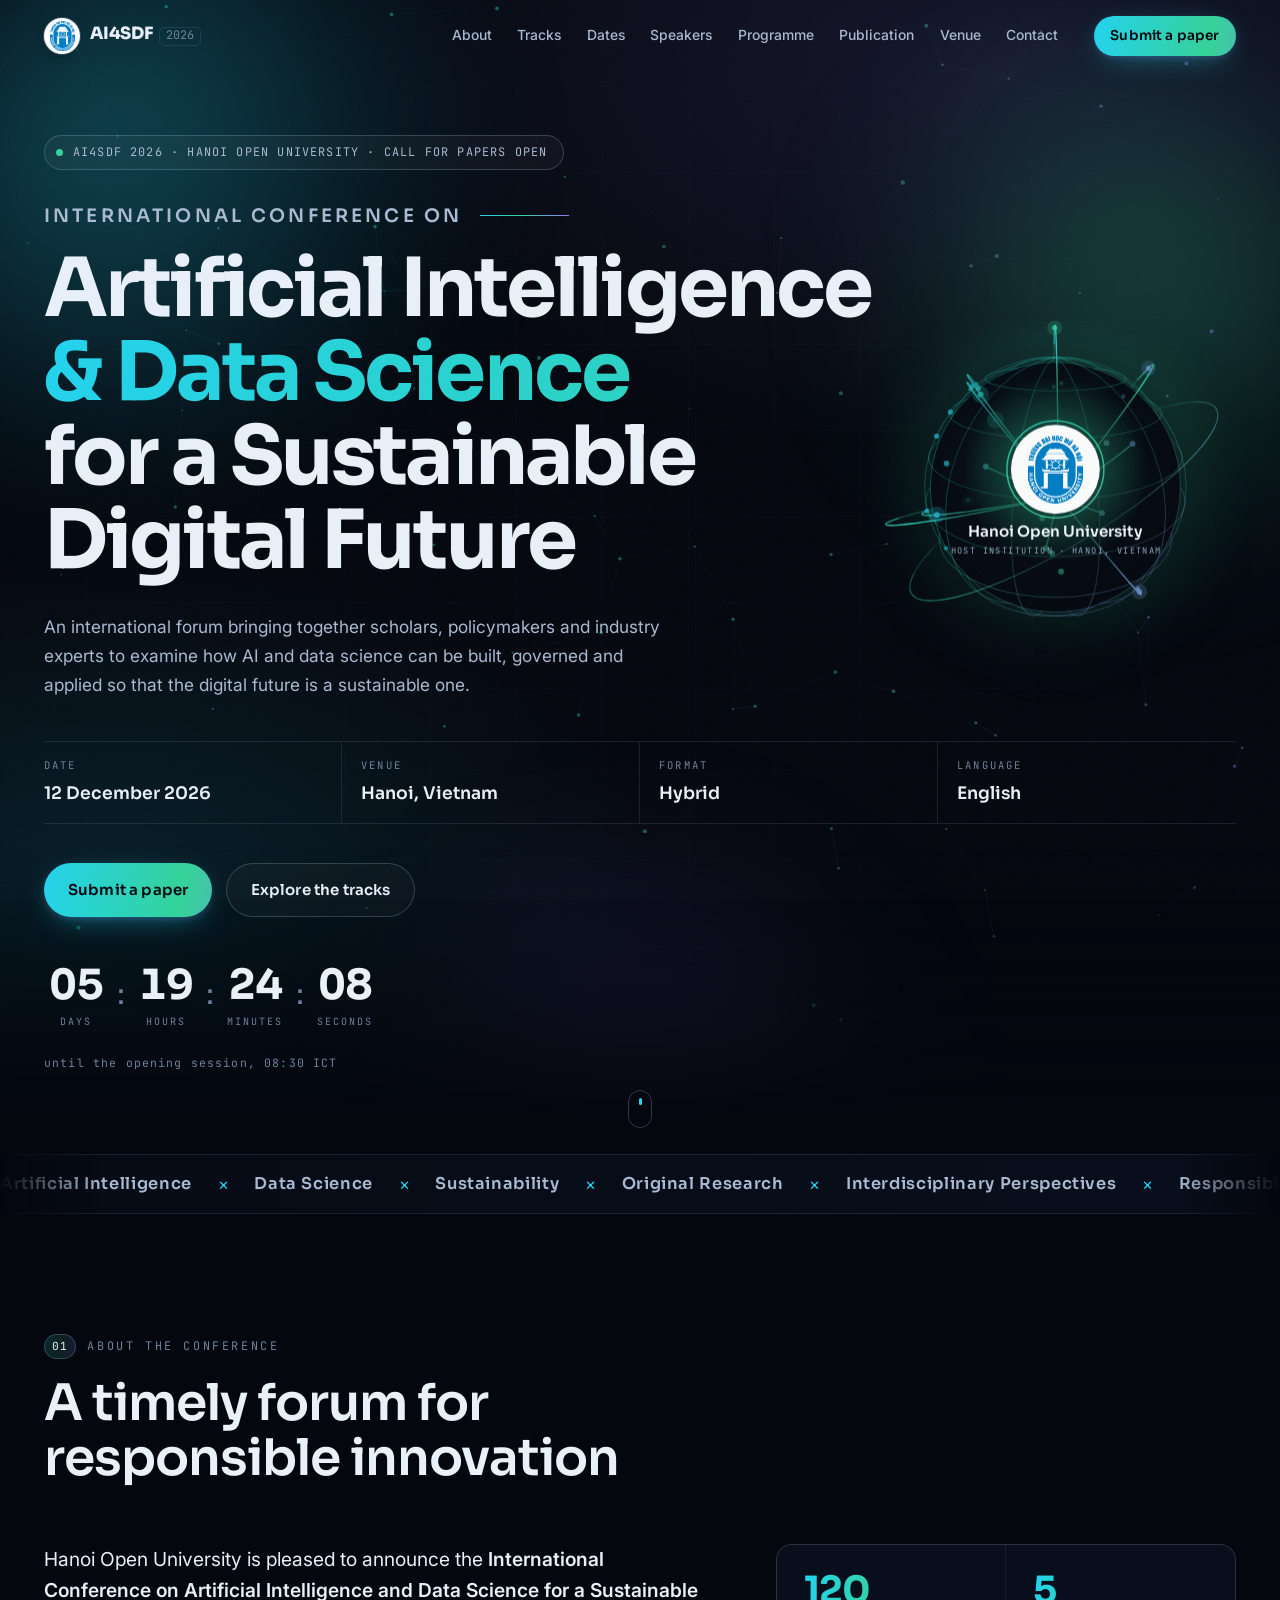
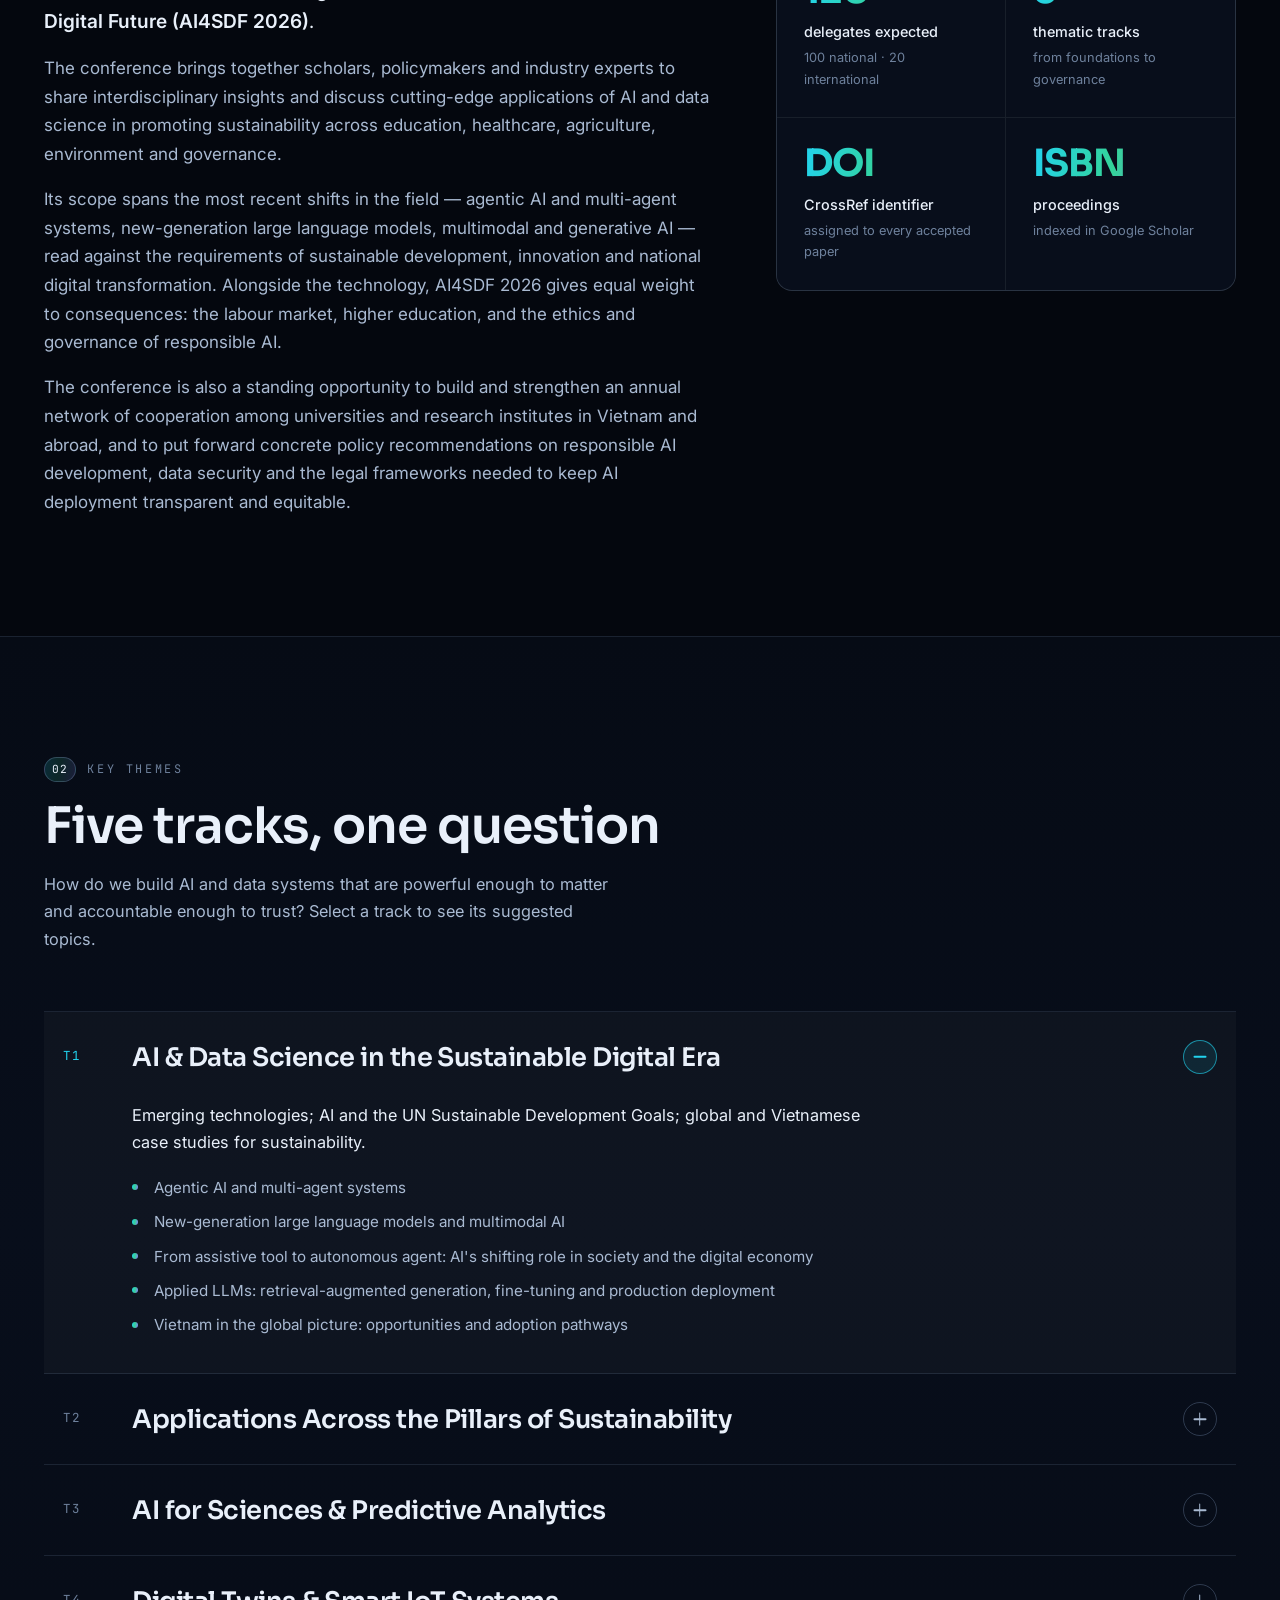
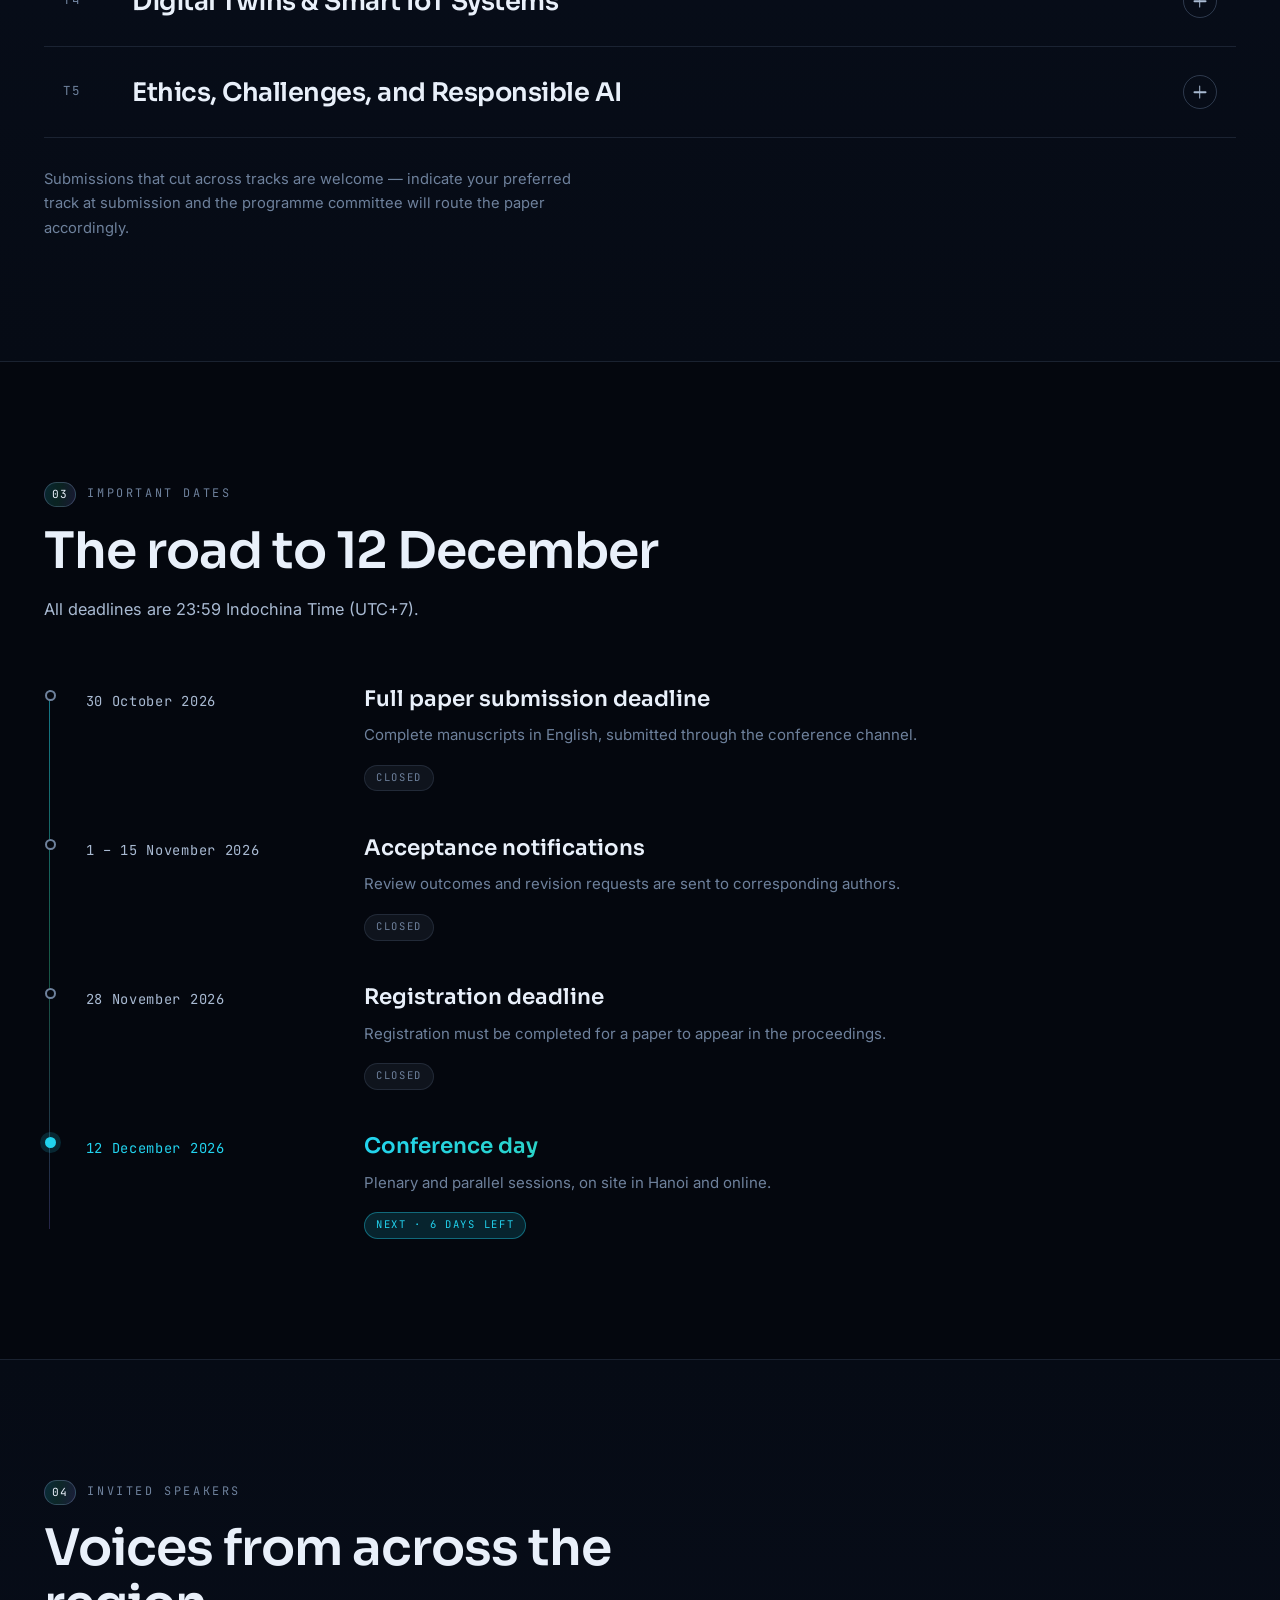
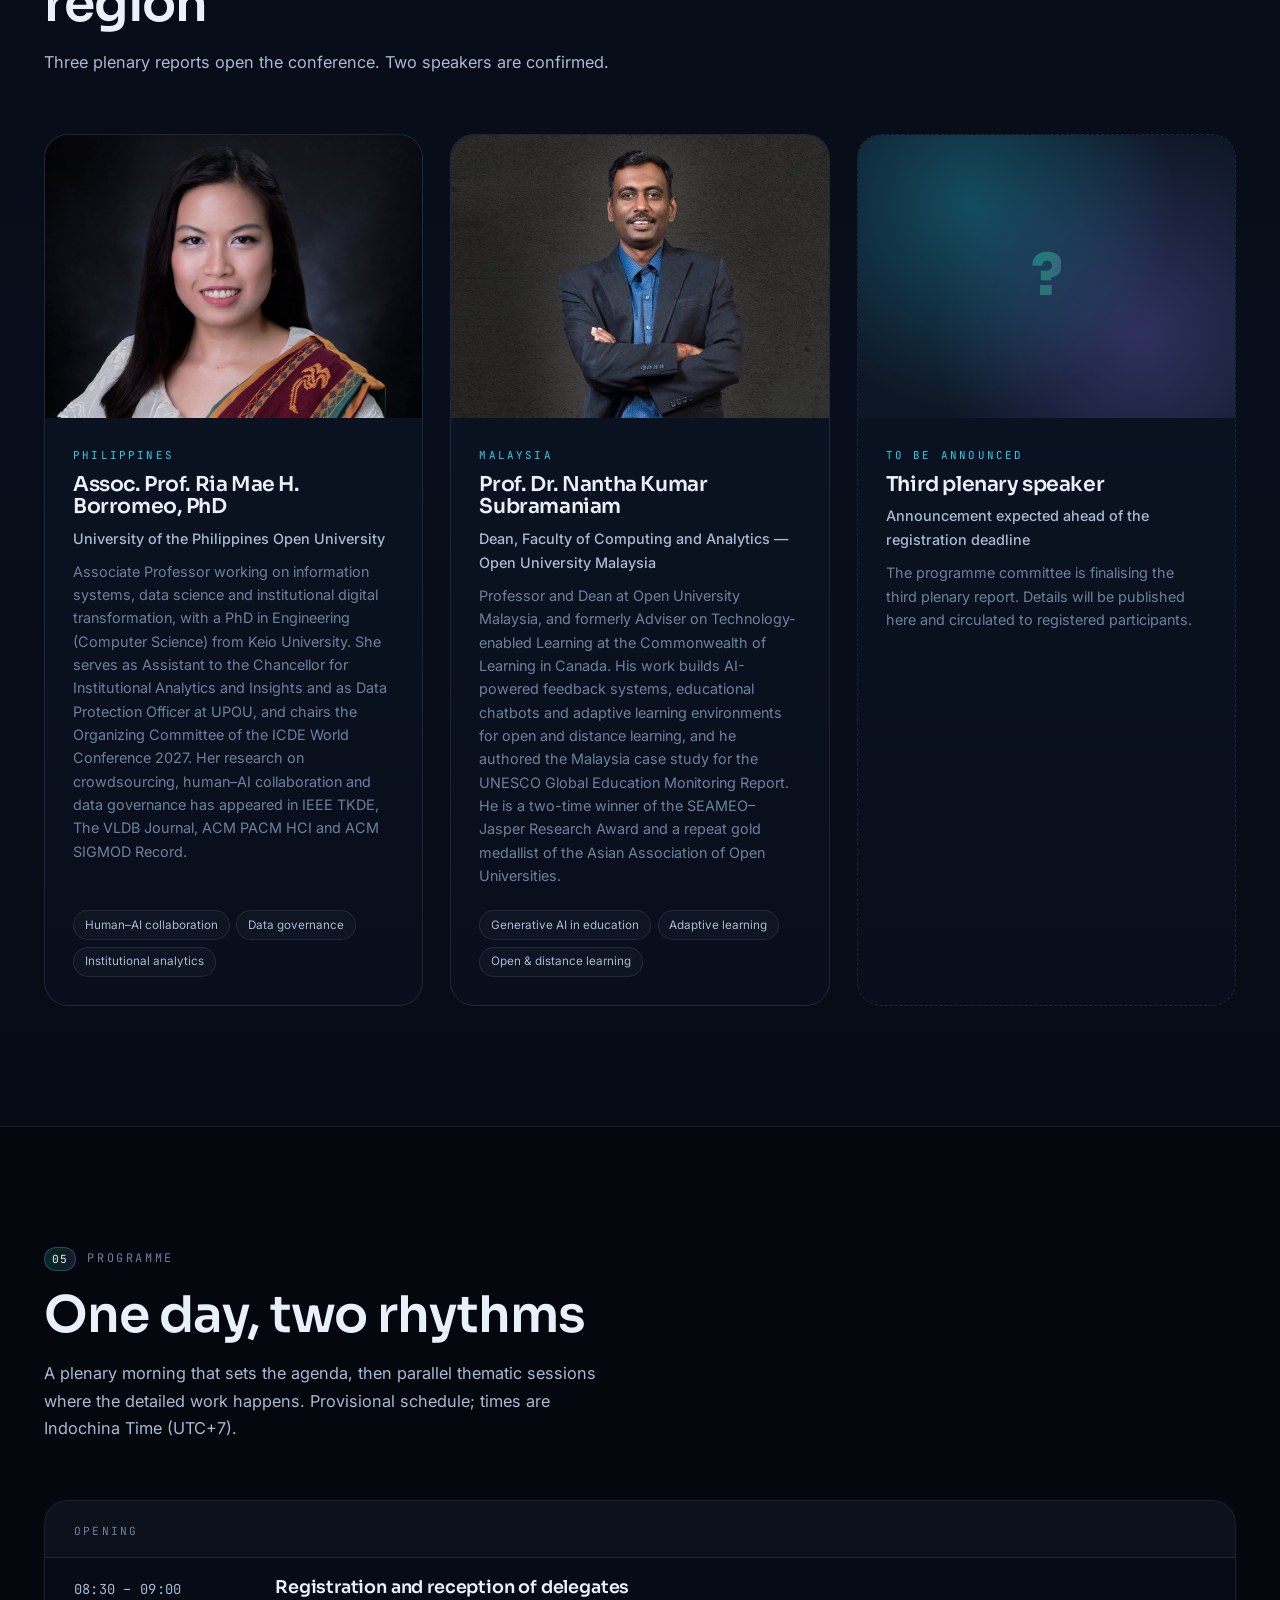
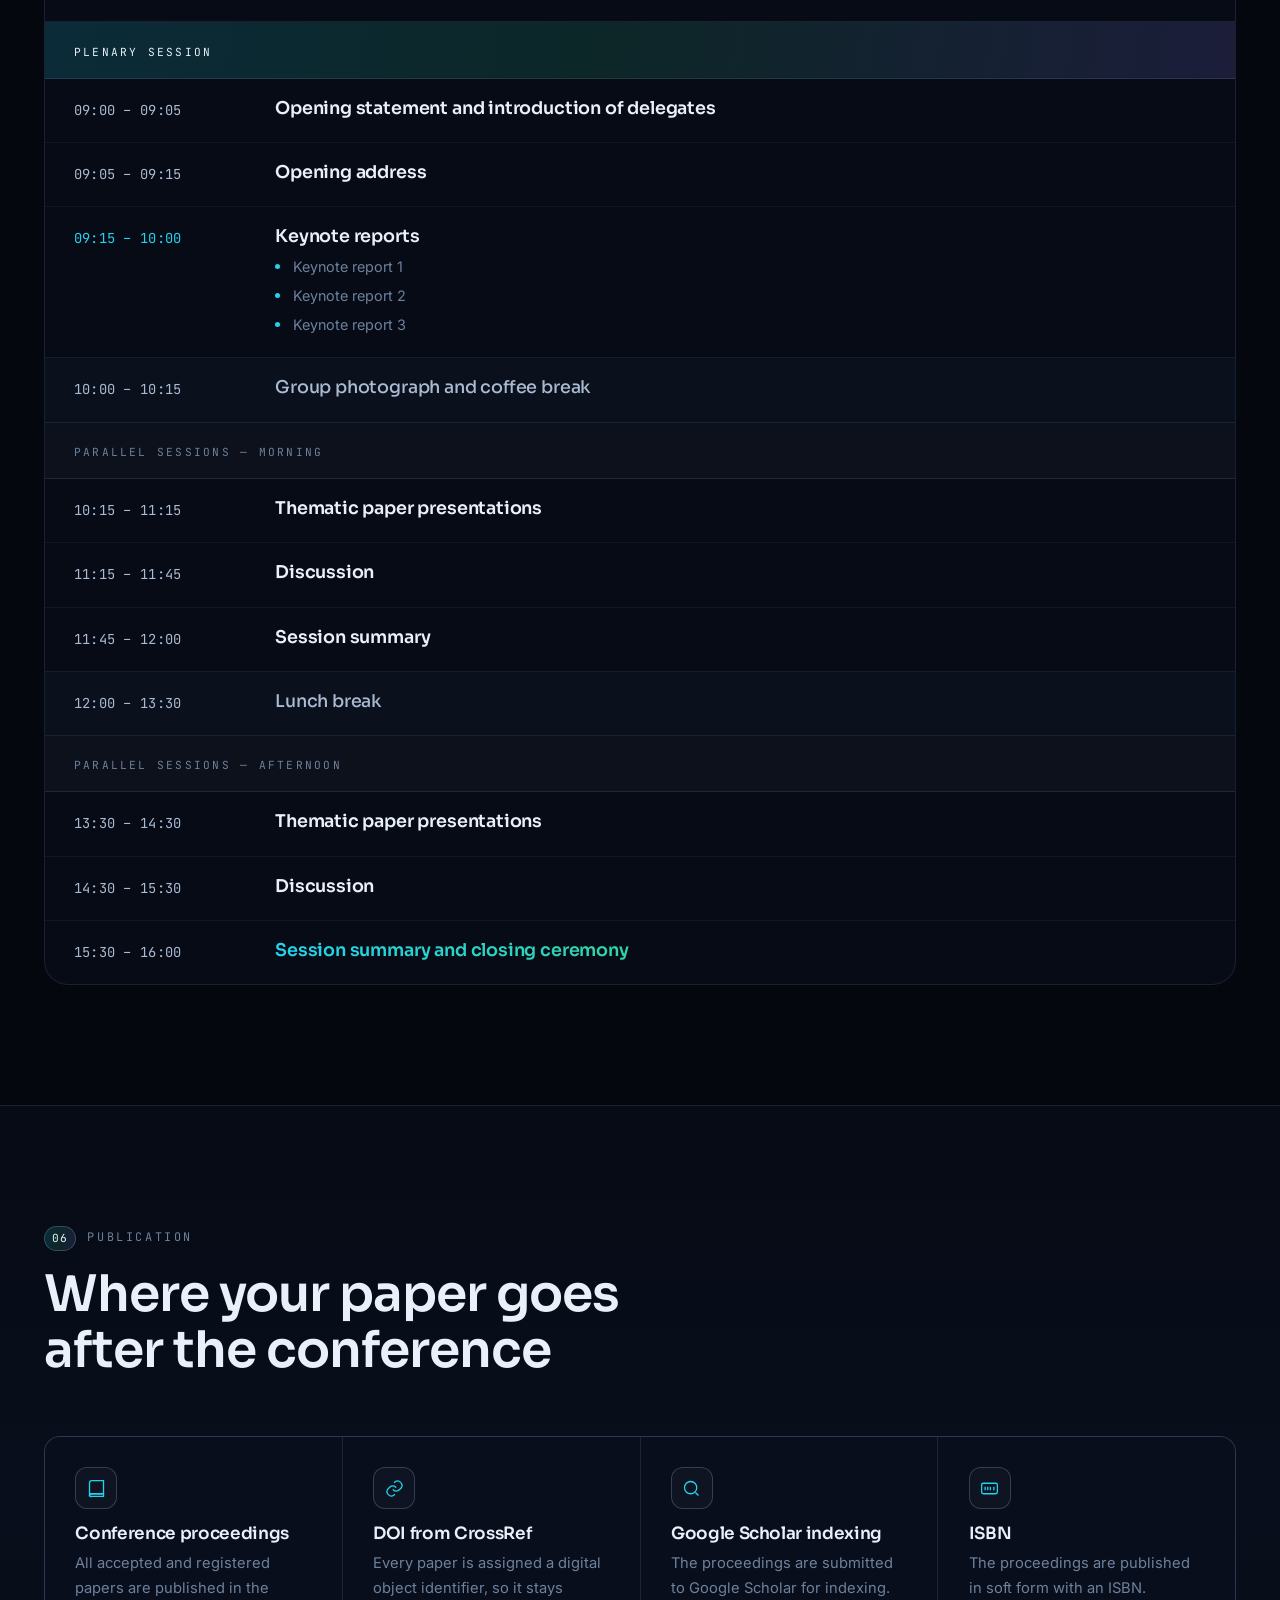
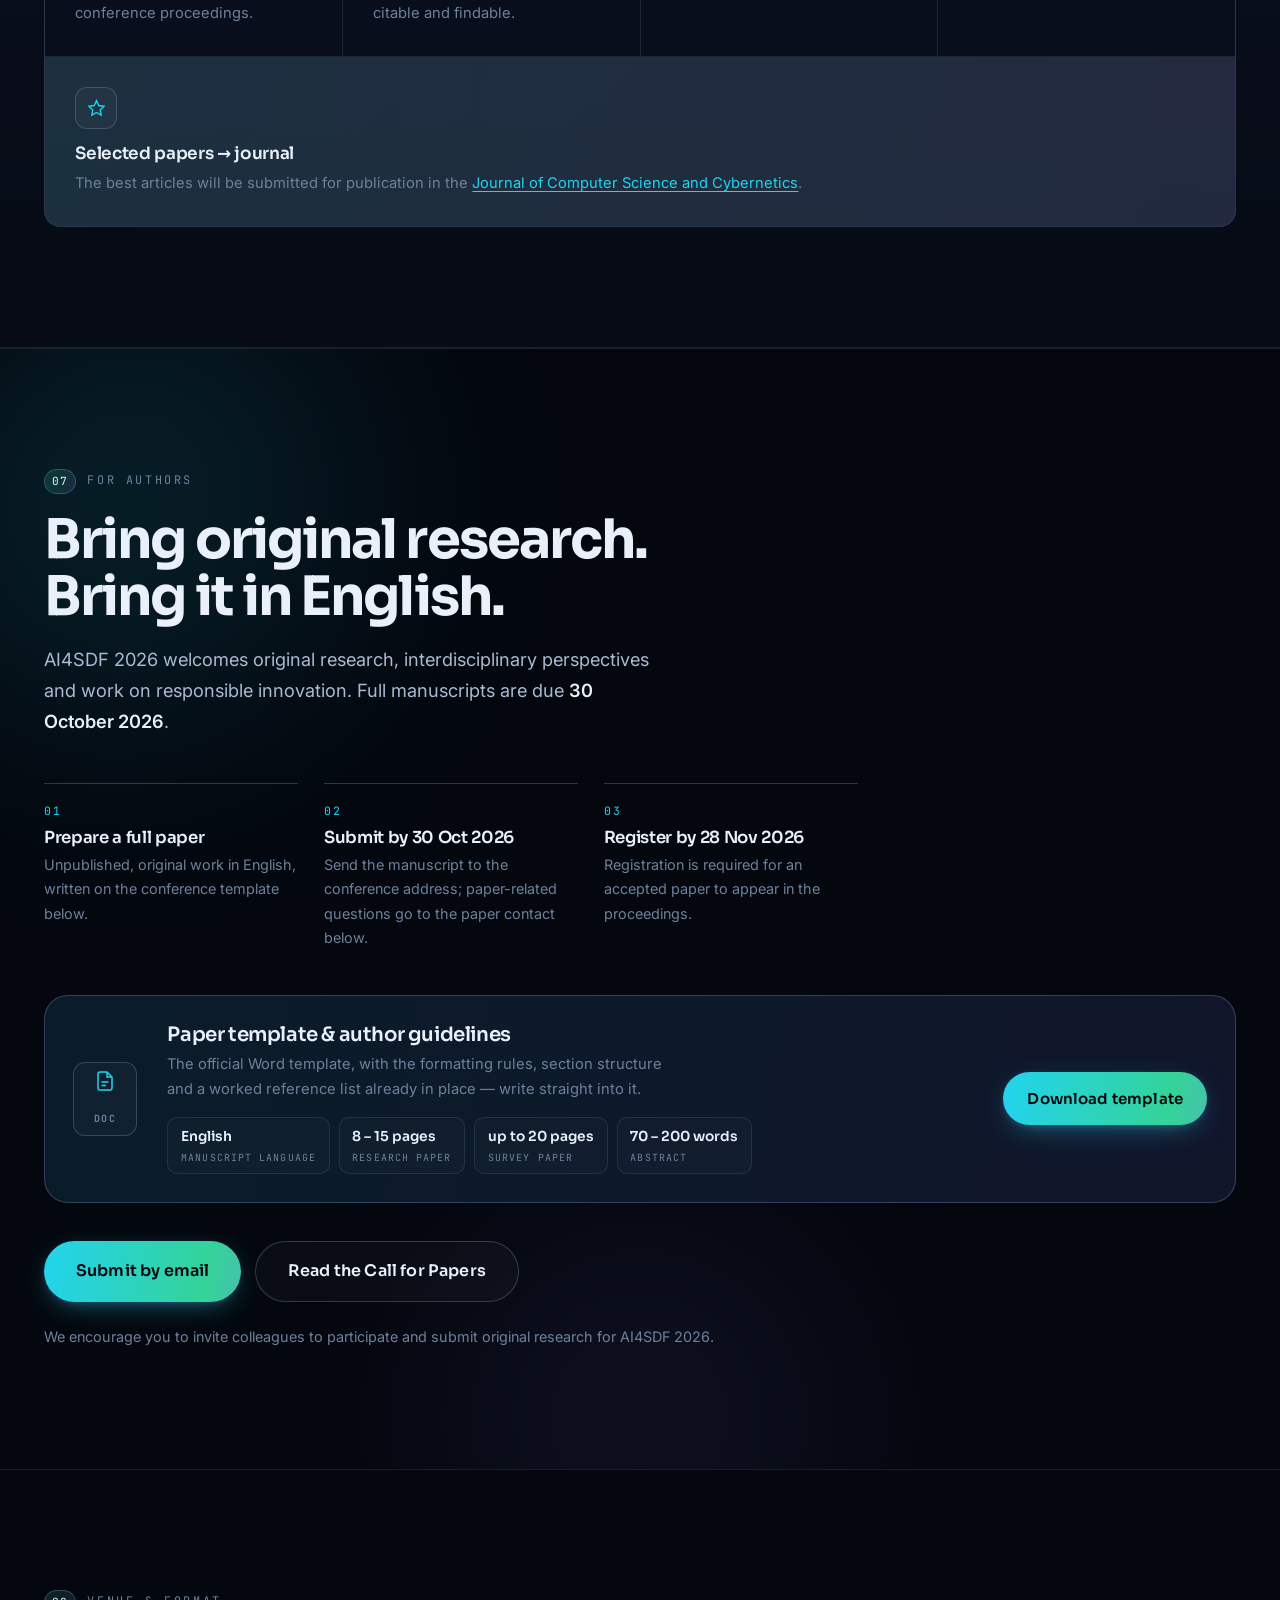
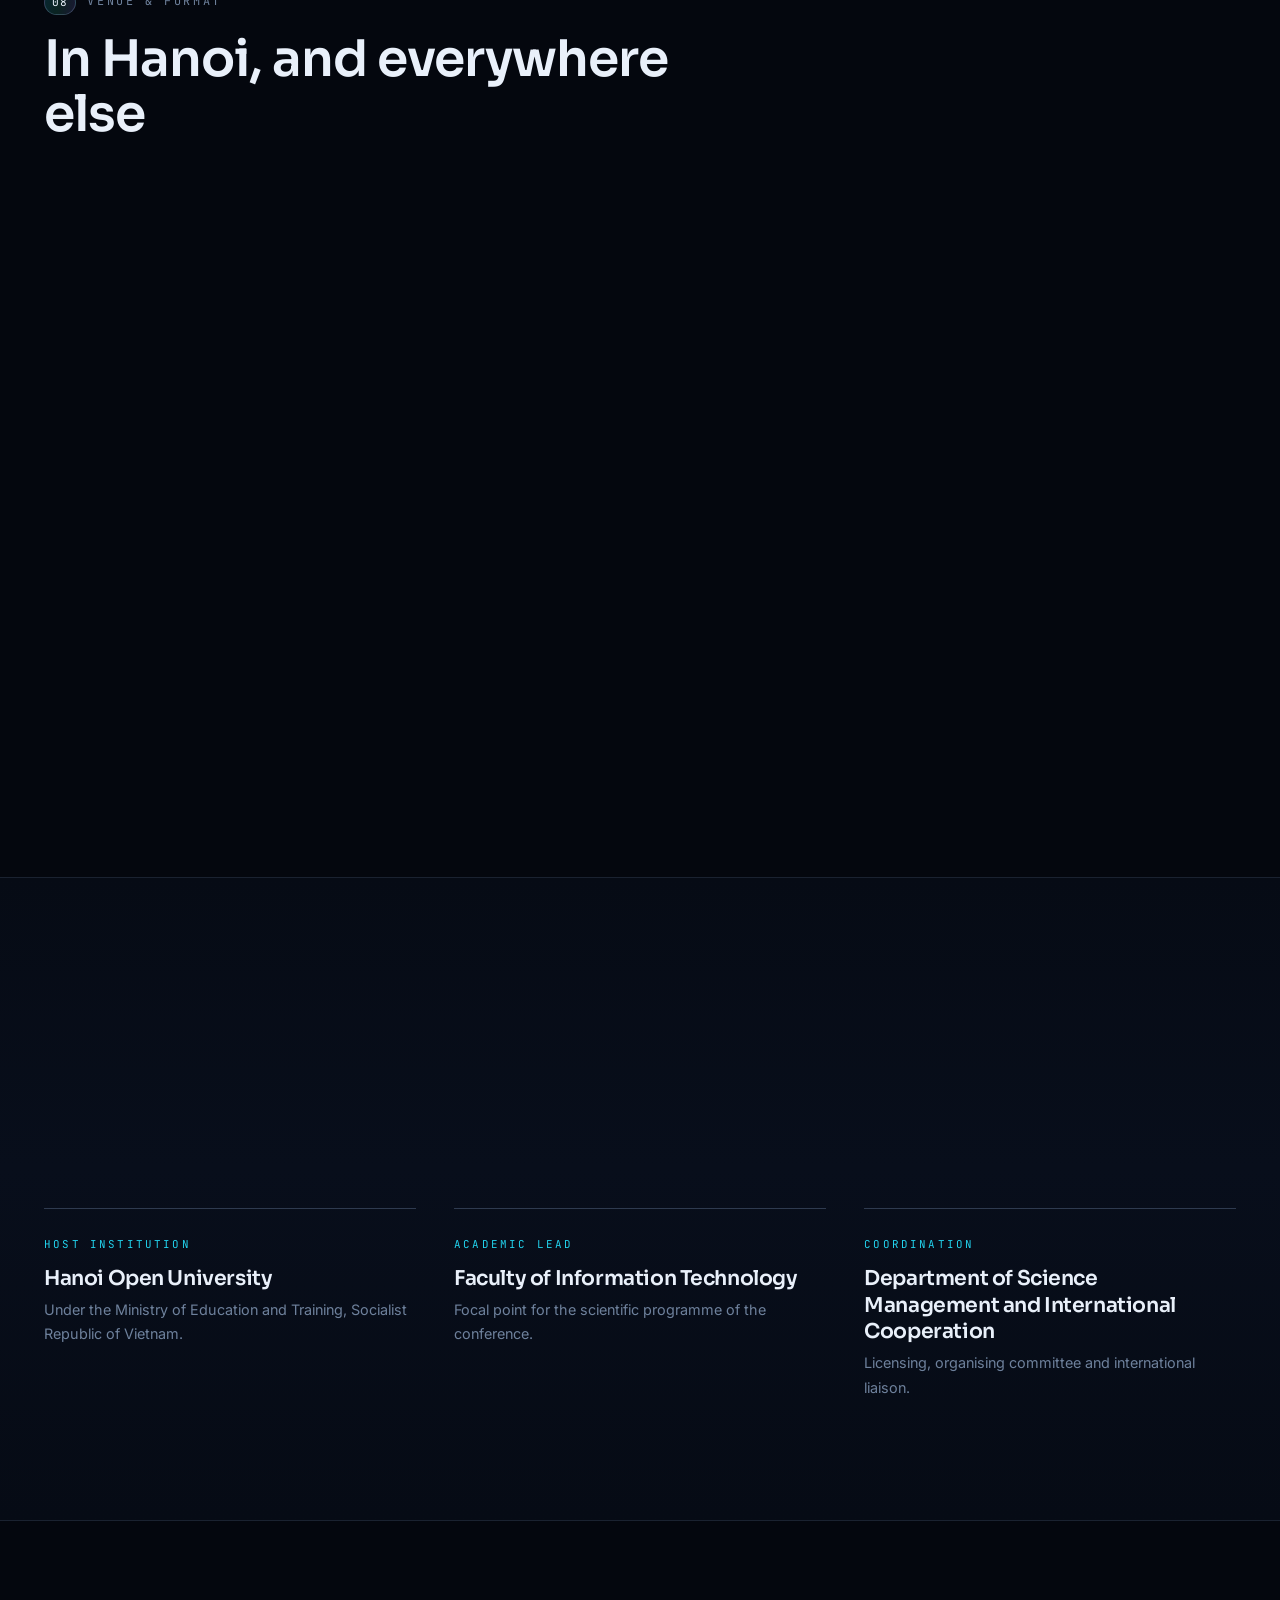
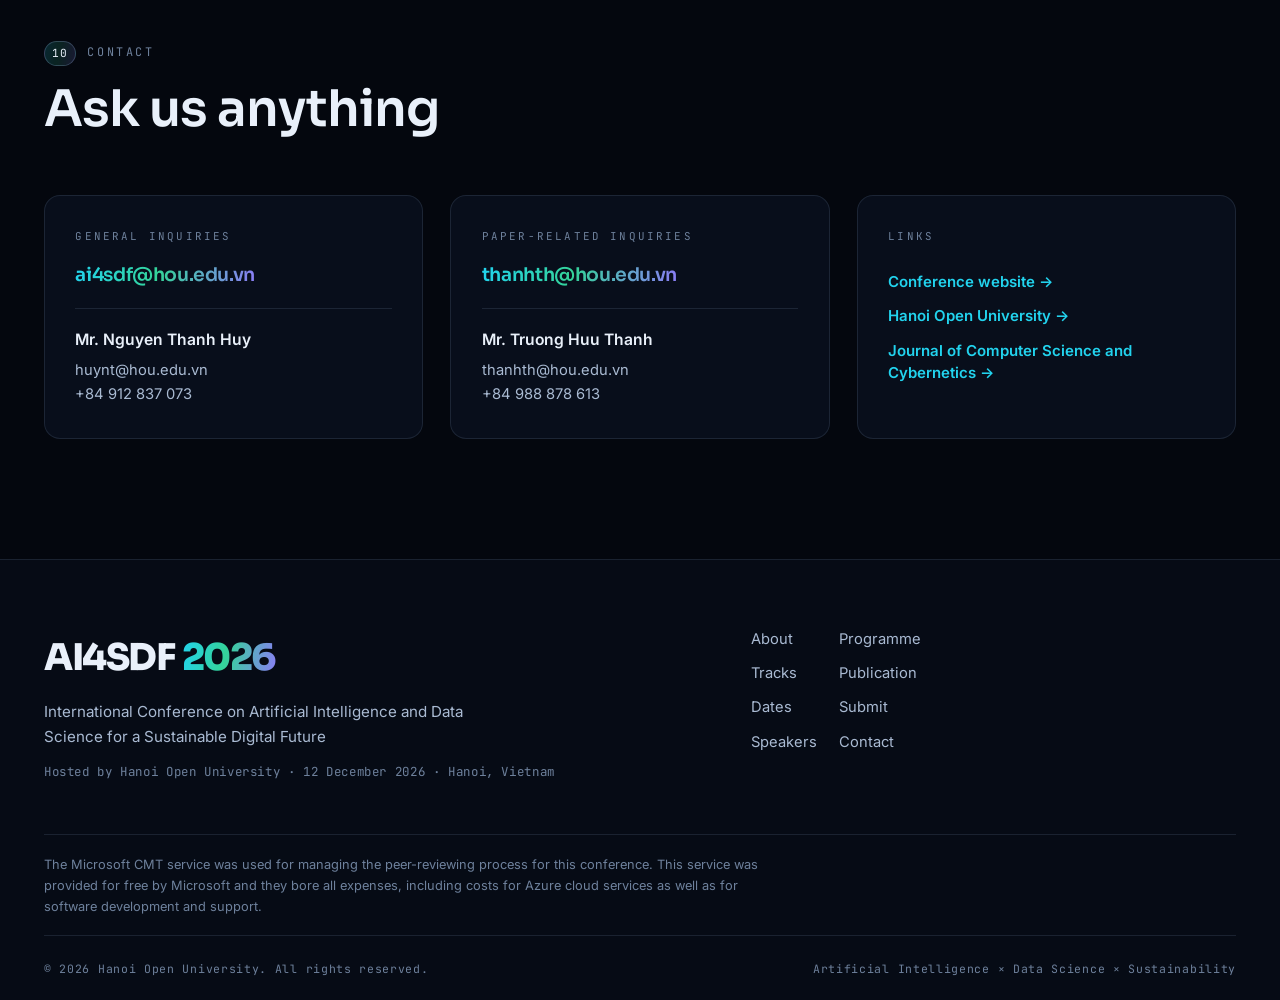
==== commit 9360b49b: "Add the Microsoft CMT acknowledgment to the footer CMT requires this sentence verbatim on the confer" ====
--- a/index.html
+++ b/index.html
@@ -803,6 +803,13 @@
       <a href="#publication">Publication</a><a href="#submit">Submit</a><a href="#contact">Contact</a>
     </nav>
   </div>
+  <!-- Required verbatim by Microsoft CMT as a condition of free use. Do not
+       reword, abbreviate, translate, bold or italicise it, and do not move it
+       into JavaScript: CMT fetches this page and checks the raw HTML source. -->
+  <div class="container footer__ack">
+    <p>The Microsoft CMT service was used for managing the peer-reviewing process for this conference. This service was provided for free by Microsoft and they bore all expenses, including costs for Azure cloud services as well as for software development and support.</p>
+  </div>
+
   <div class="container footer__legal">
     <p>© 2026 Hanoi Open University. All rights reserved.</p>
     <p class="footer__tag">Artificial Intelligence × Data Science × Sustainability</p>
--- a/assets/css/style.css
+++ b/assets/css/style.css
@@ -663,6 +663,11 @@
 .footer__nav{display:grid;grid-auto-flow:column;grid-template-rows:repeat(4,auto);gap:.6rem 1.4rem;align-content:start;justify-content:start}
 .footer__nav a{font-size:.92rem;color:var(--tx-2);transition:color .25s var(--ease)}
 .footer__nav a:hover{color:var(--cyan)}
+/* The CMT acknowledgment. Plain running text on purpose — CMT forbids bold,
+   italics or any other alteration of the sentence. */
+.footer__ack{border-top:1px solid var(--line);padding-block:1.15rem}
+.footer__ack p{font-size:.8rem;line-height:1.65;color:var(--tx-3);max-width:92ch}
+
 .footer__legal{
   display:flex;flex-wrap:wrap;justify-content:space-between;gap:.8rem;
   border-top:1px solid var(--line);padding-block:1.4rem;
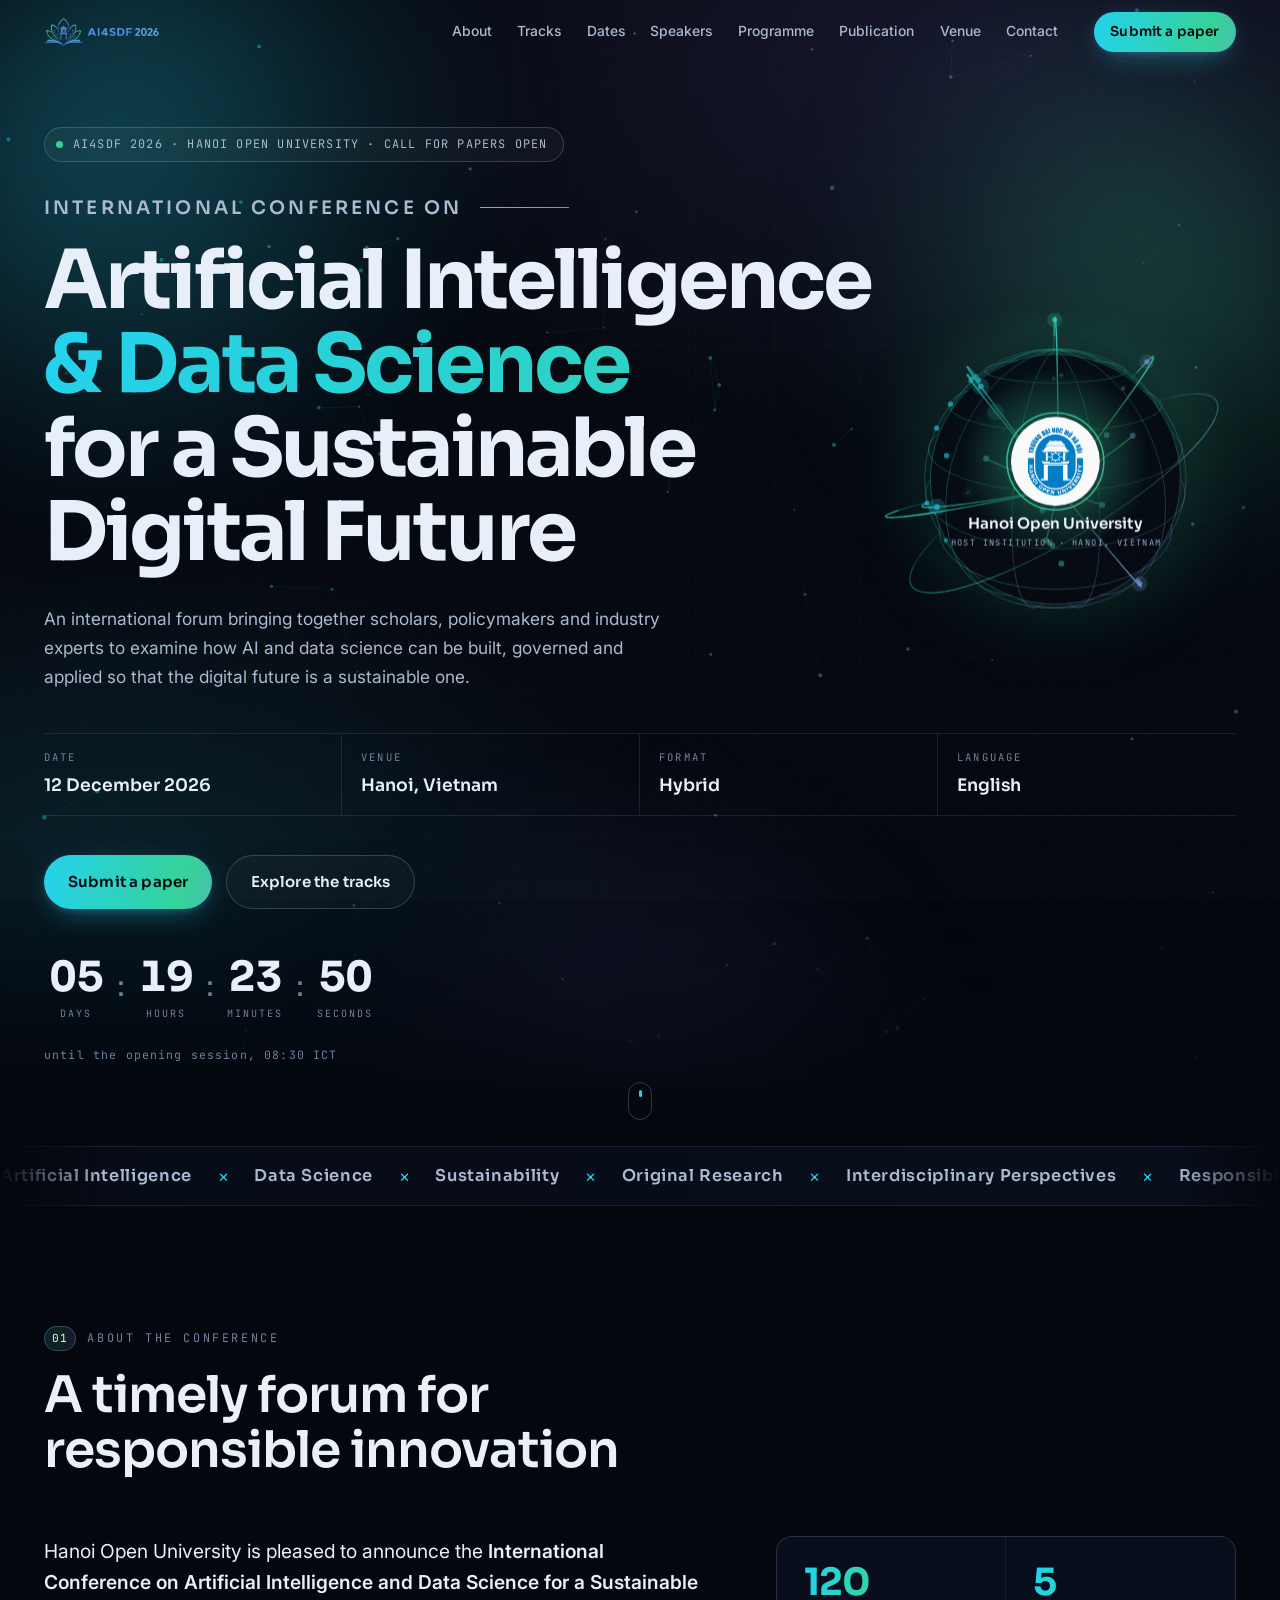
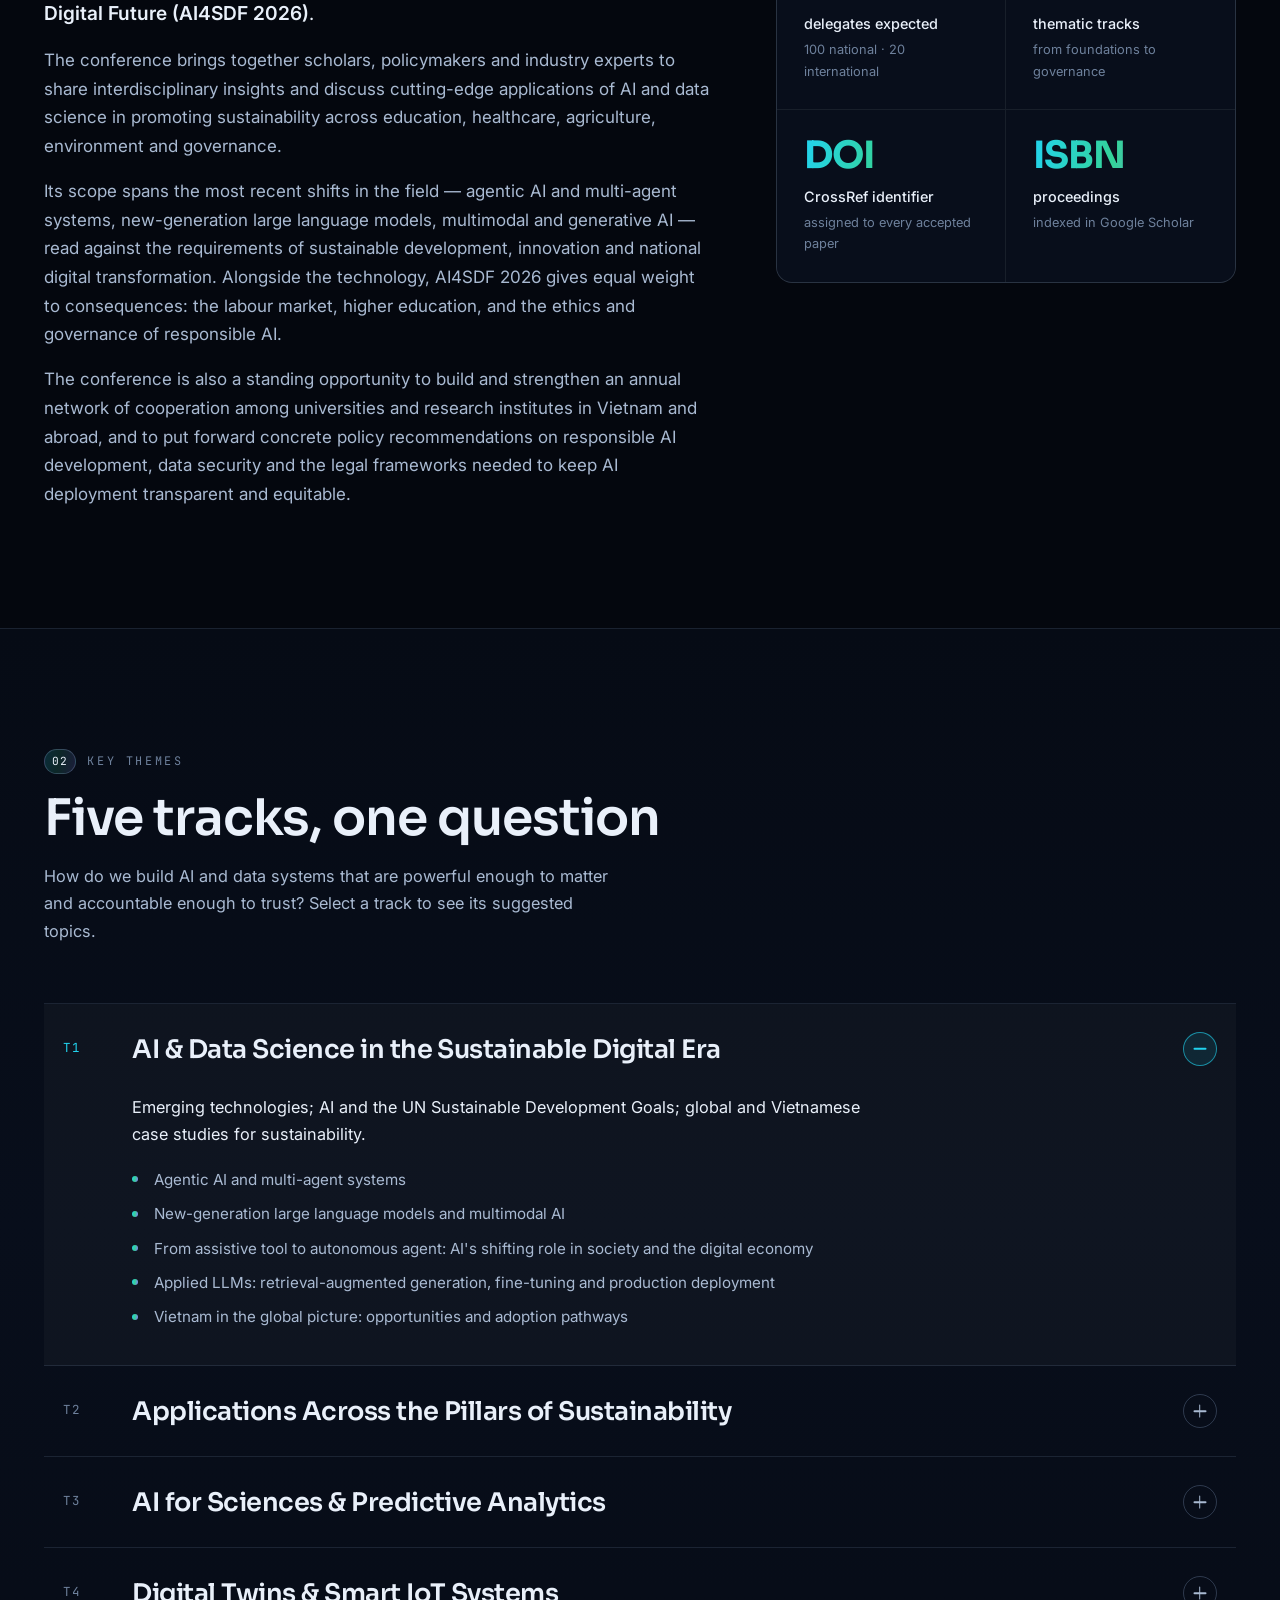
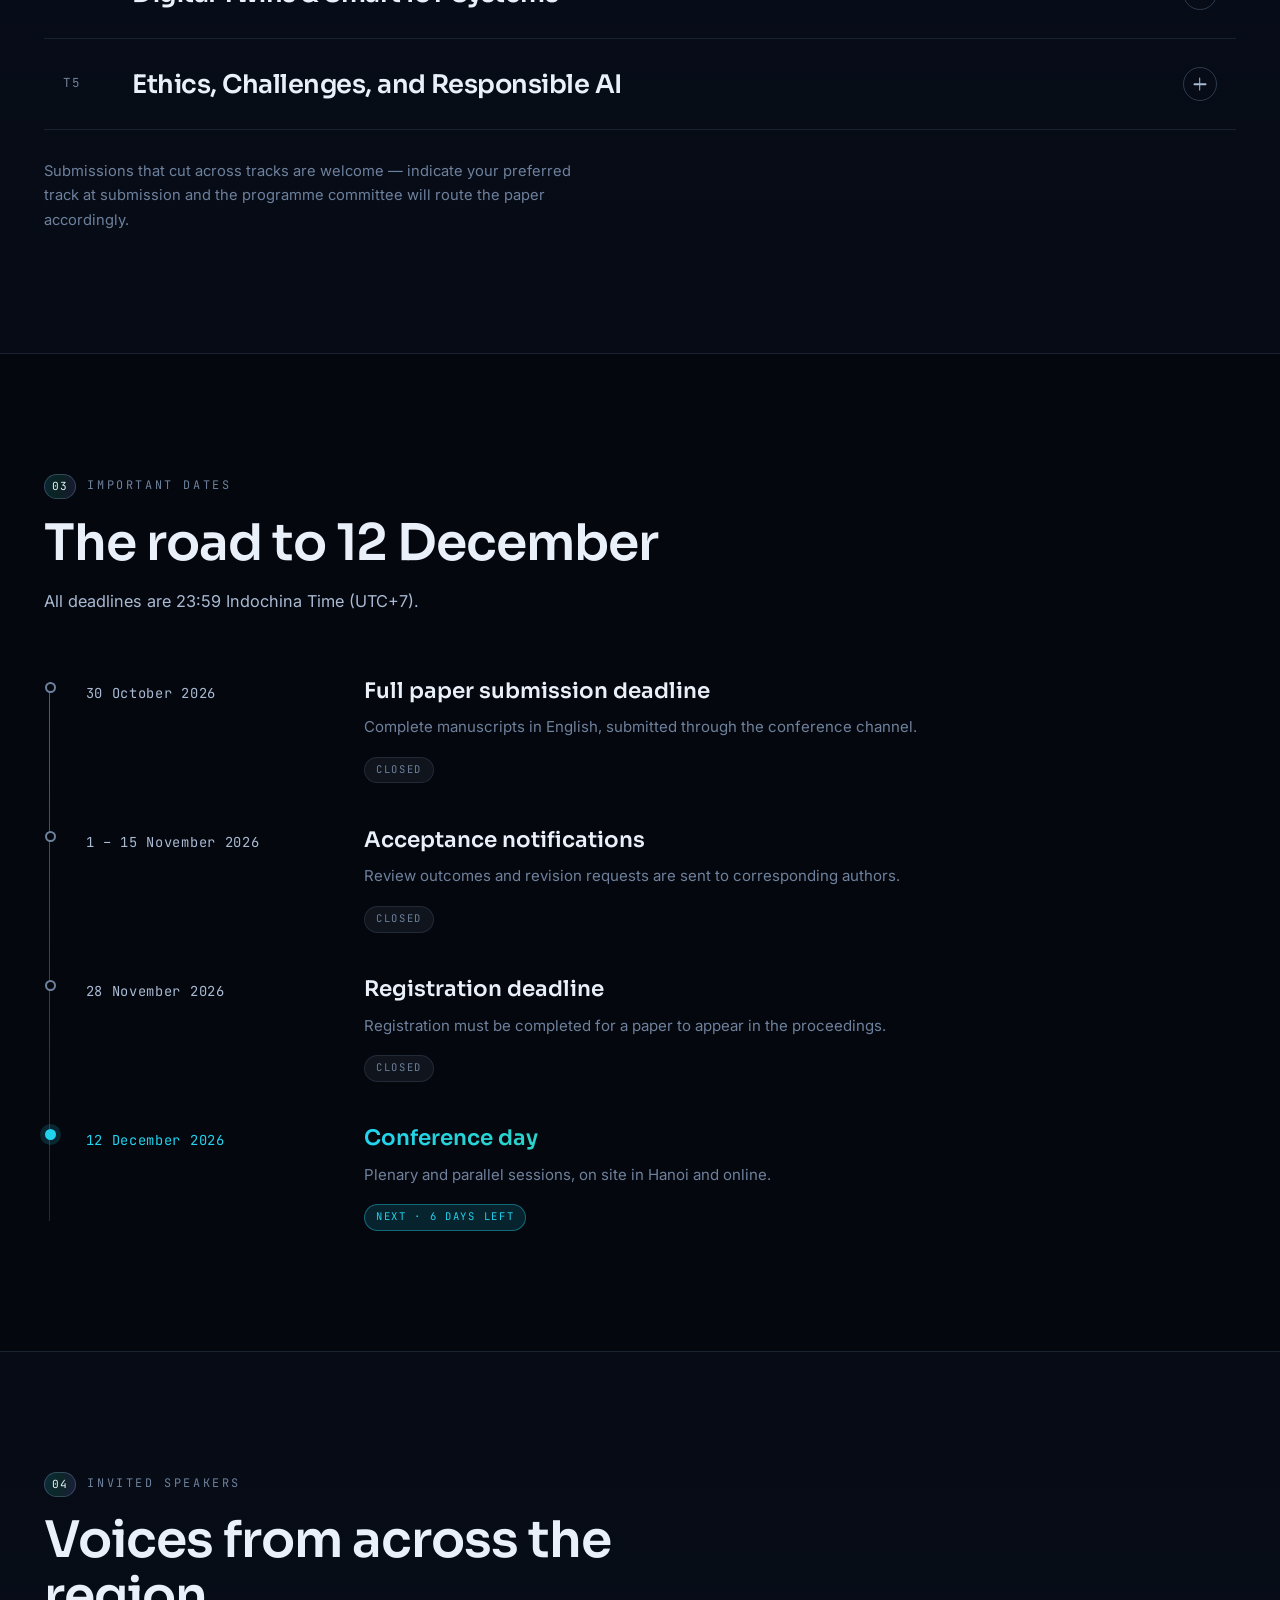
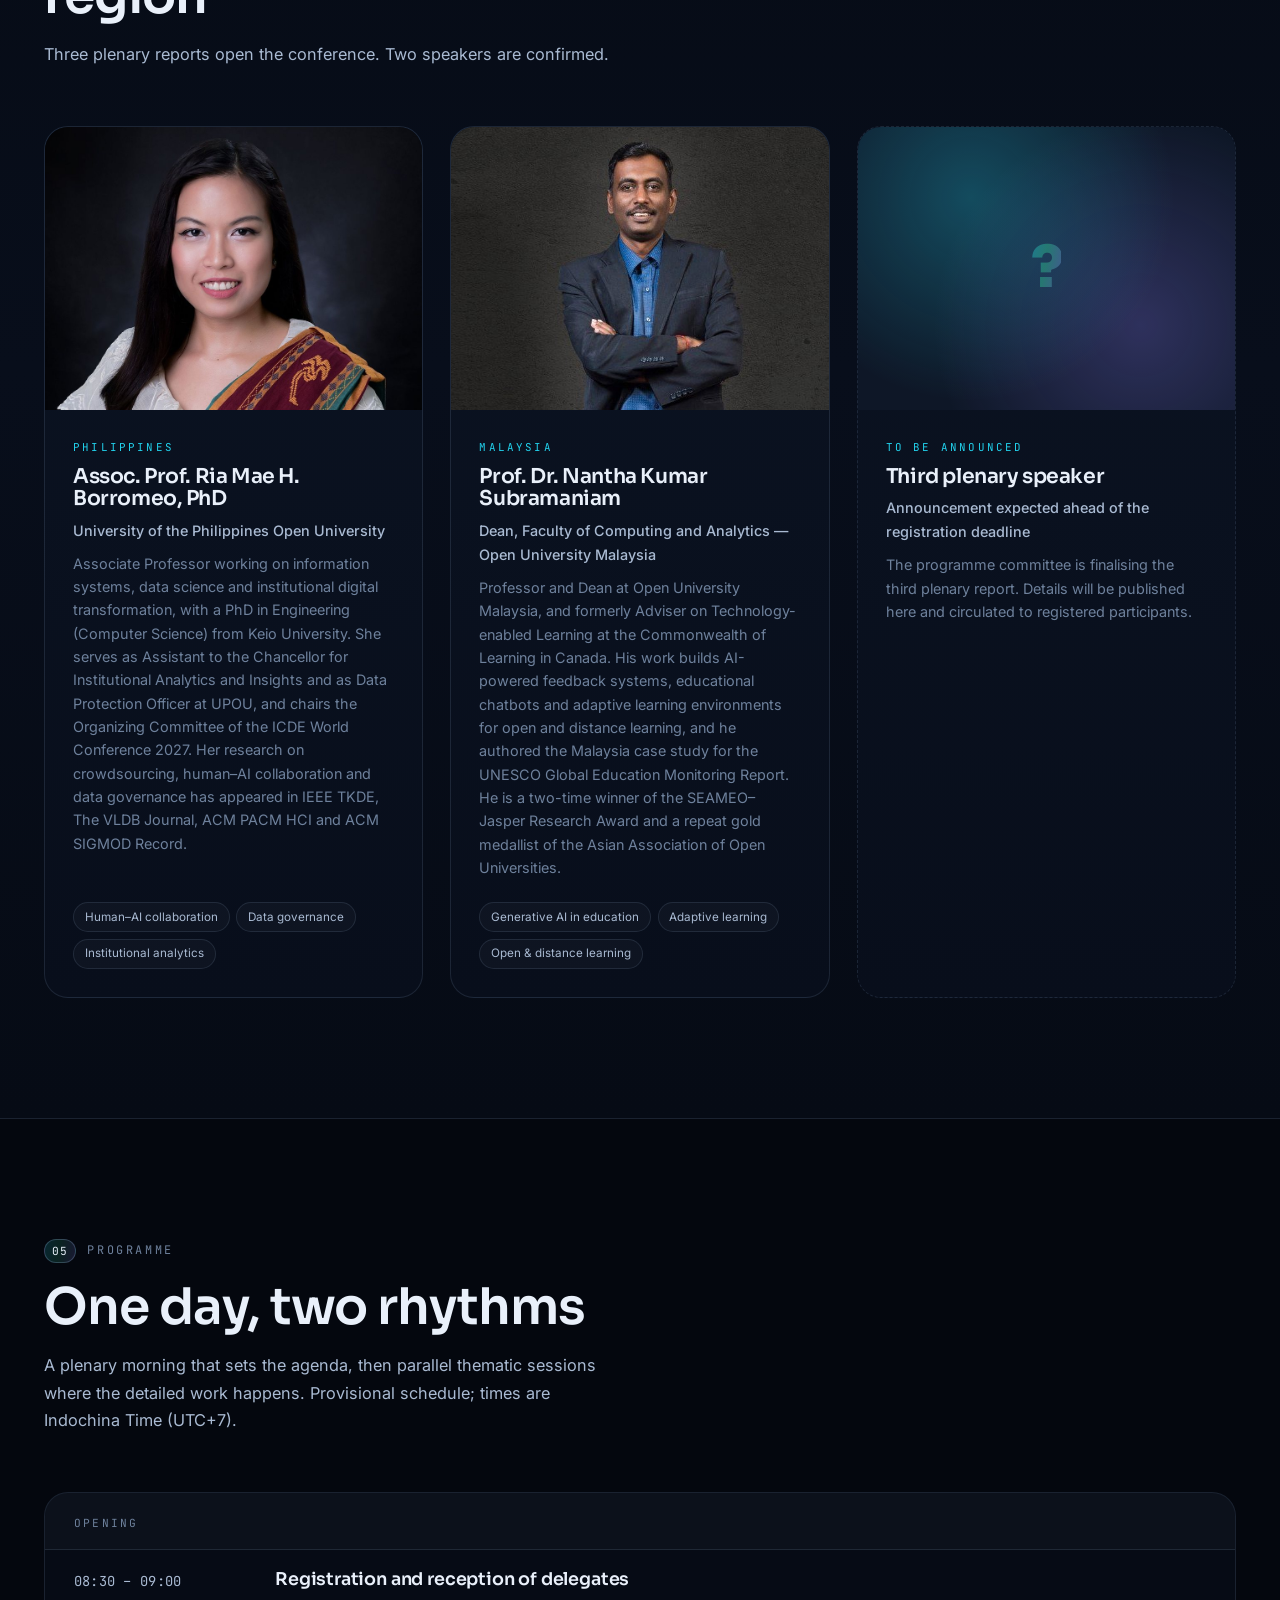
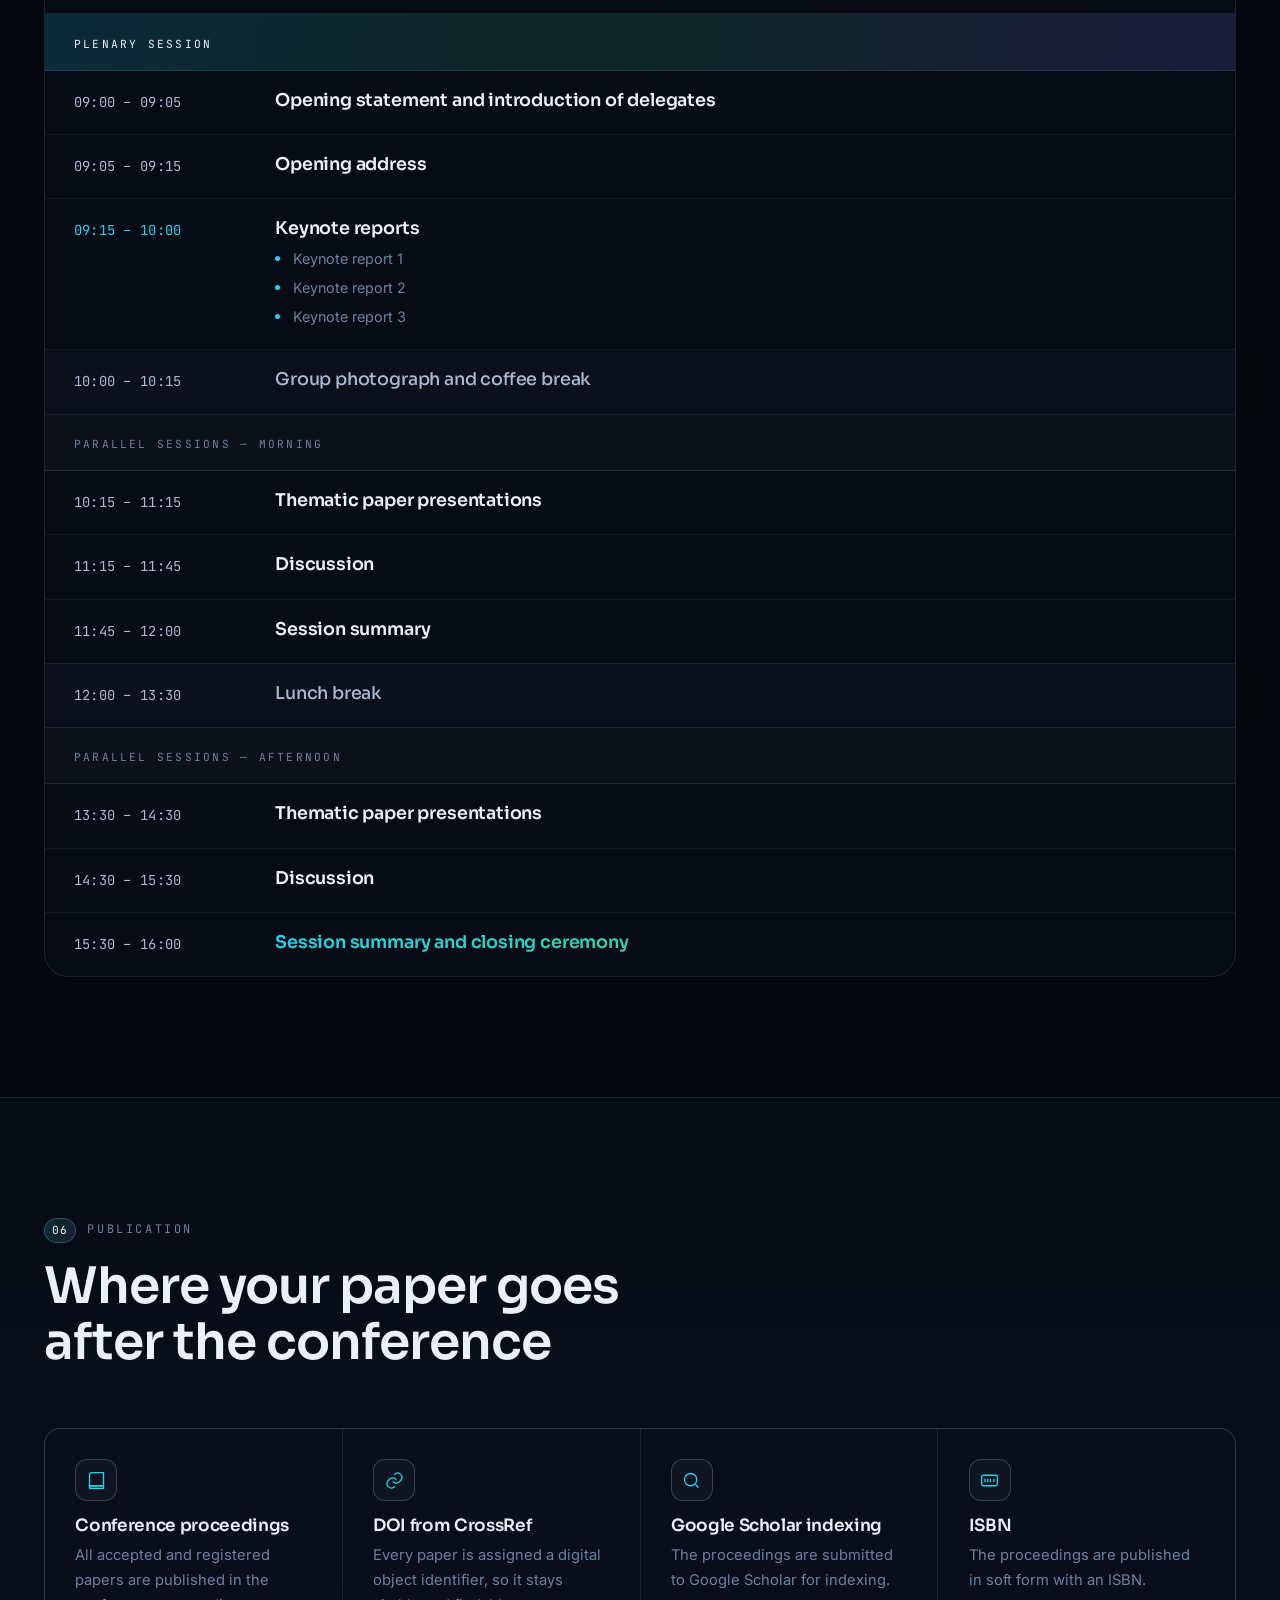
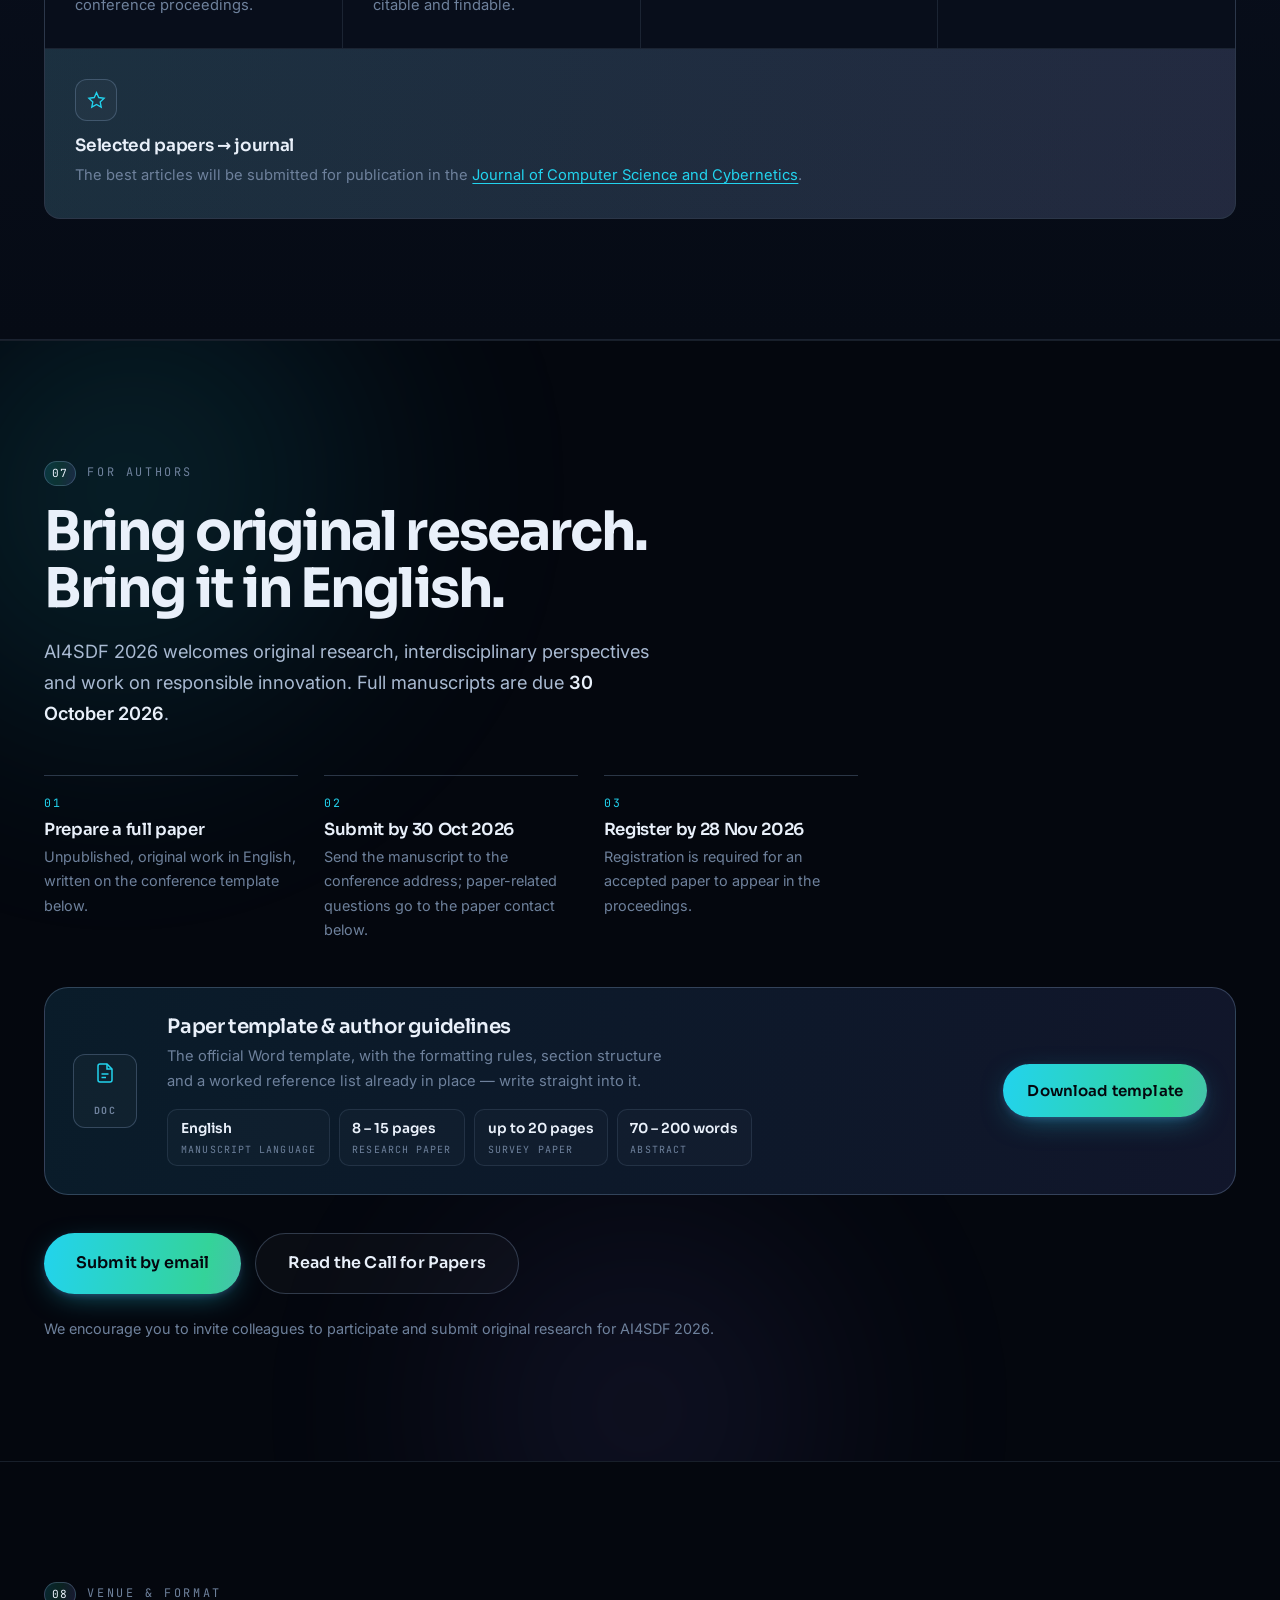
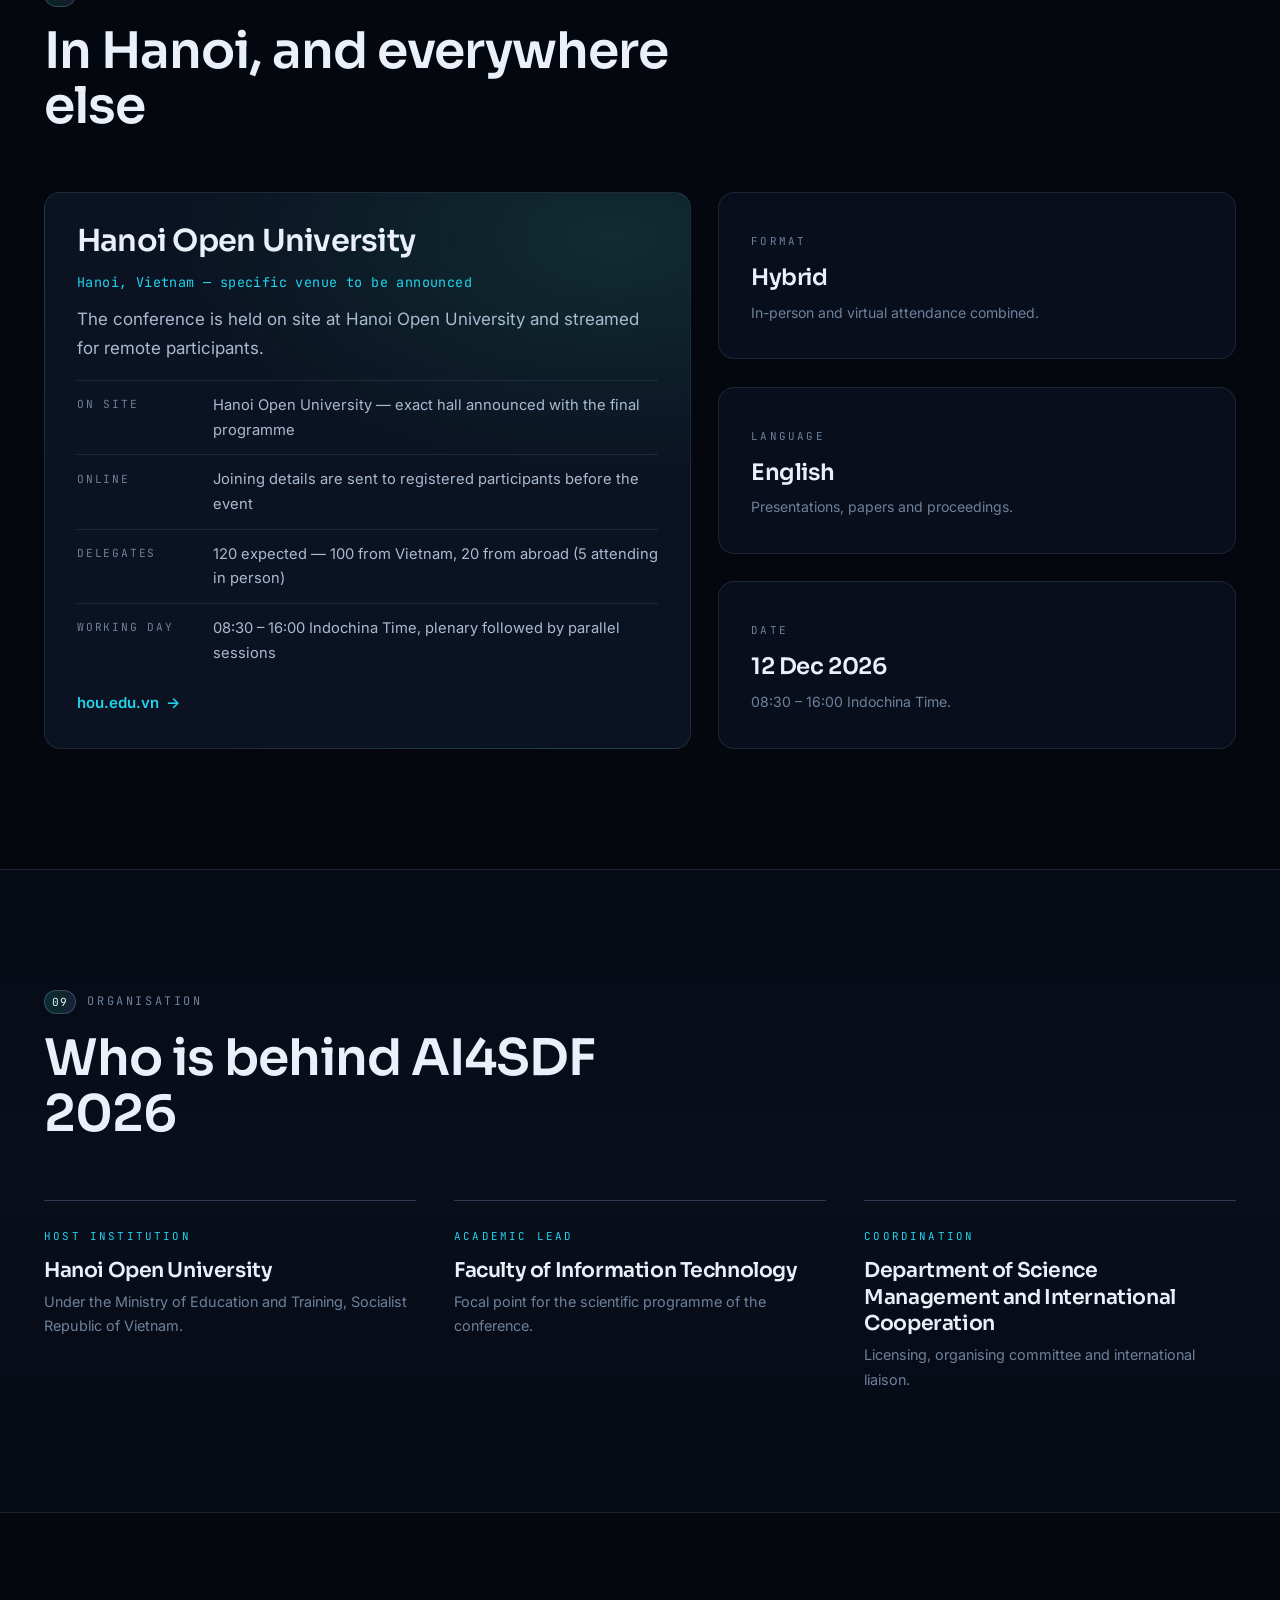
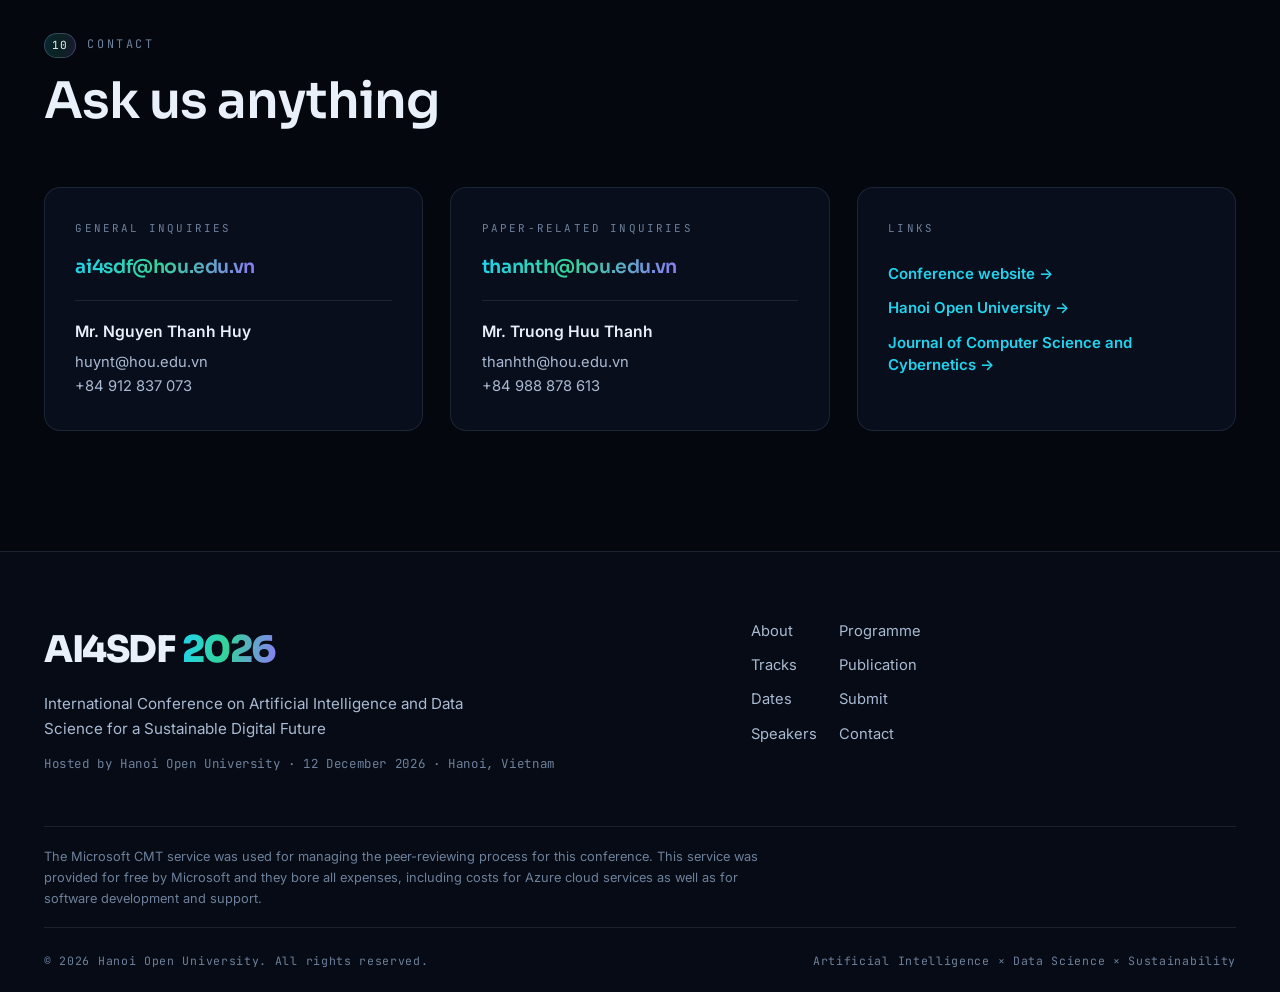
==== commit 5098f7c5: "Use the conference logo in the navigation bar The AI4SDF mark replaces the university seal top-left," ====
--- a/index.html
+++ b/index.html
@@ -48,13 +48,9 @@
 <!-- ============================= NAV ============================= -->
 <header class="nav" id="nav">
   <div class="nav__inner">
-    <a class="brand" href="#top" aria-label="AI4SDF 2026, Hanoi Open University — back to top">
-      <span class="brand__chip">
-        <img src="assets/img/hou-logo.png" alt="" width="400" height="487" decoding="async">
-      </span>
-      <span class="brand__text">
-        <strong>AI4SDF</strong><em>2026</em>
-      </span>
+    <a class="brand" href="#top">
+      <img class="brand__logo" src="assets/img/ai4sdf-logo.png"
+           alt="AI4SDF 2026" width="640" height="156" decoding="async">
     </a>
 
     <nav class="nav__links" id="nav-links" aria-label="Section navigation">
--- a/assets/css/style.css
+++ b/assets/css/style.css
@@ -42,7 +42,7 @@
   /* metrics */
   --wrap:1200px;
   --pad:clamp(1.15rem,4.2vw,2.75rem);
-  --nav-h:72px;
+  --nav-h:64px;
   --r-sm:10px;
   --r-md:16px;
   --r-lg:24px;
@@ -154,23 +154,15 @@
   display:flex;align-items:center;gap:1.5rem;
 }
 
-.brand{display:flex;align-items:center;gap:.65rem;flex:0 0 auto}
-/* The university mark has a transparent knockout, so it must sit on a light
-   disc — dropped straight onto the dark nav it would invert into a negative. */
-.brand__chip{
-  flex:0 0 auto;width:36px;height:36px;border-radius:50%;
-  display:grid;place-items:center;background:#fff;
-  box-shadow:0 0 0 1px rgba(148,175,214,.28),0 5px 16px -8px rgba(0,0,0,.9);
-  transition:box-shadow .3s var(--ease),transform .3s var(--ease);
-}
-.brand:hover .brand__chip{transform:translateY(-1px);box-shadow:0 0 0 1px rgba(34,211,238,.5),0 8px 20px -8px rgba(34,211,238,.45)}
-.brand__chip img{width:25px;height:auto;display:block}
-.brand__text{font-family:var(--f-display);line-height:1;display:flex;align-items:baseline;gap:.4rem}
-.brand__text strong{font-weight:800;letter-spacing:-.02em;font-size:1.06rem;color:var(--tx)}
-.brand__text em{
-  font-style:normal;font-family:var(--f-mono);font-size:.74rem;color:var(--tx-3);
-  padding:.15rem .38rem;border:1px solid var(--line);border-radius:5px;
-}
+/* The conference lockup, in its reversed (light-ink) form. The supplied artwork
+   is dark navy on white — at 1.64:1 against this bar it would be unreadable, so
+   a lightened variant is used here and the original stays for print. */
+.brand{display:flex;align-items:center;flex:0 0 auto}
+.brand__logo{
+  height:28px;width:auto;display:block;
+  transition:transform .3s var(--ease),filter .3s var(--ease);
+}
+.brand:hover .brand__logo{transform:translateY(-1px);filter:brightness(1.12)}
 
 .nav__links{margin-left:auto;display:flex;align-items:center;gap:.15rem}
 .nav__links a{
@@ -706,7 +698,8 @@
 }
 
 @media (max-width:720px){
-  :root{--nav-h:64px}
+  :root{--nav-h:58px}
+  .brand__logo{height:26px}
   .hero{min-height:auto}
   .hero__title{max-width:none}
   .hero__facts li{flex:1 1 45%;border-right:0;padding-right:.6rem}
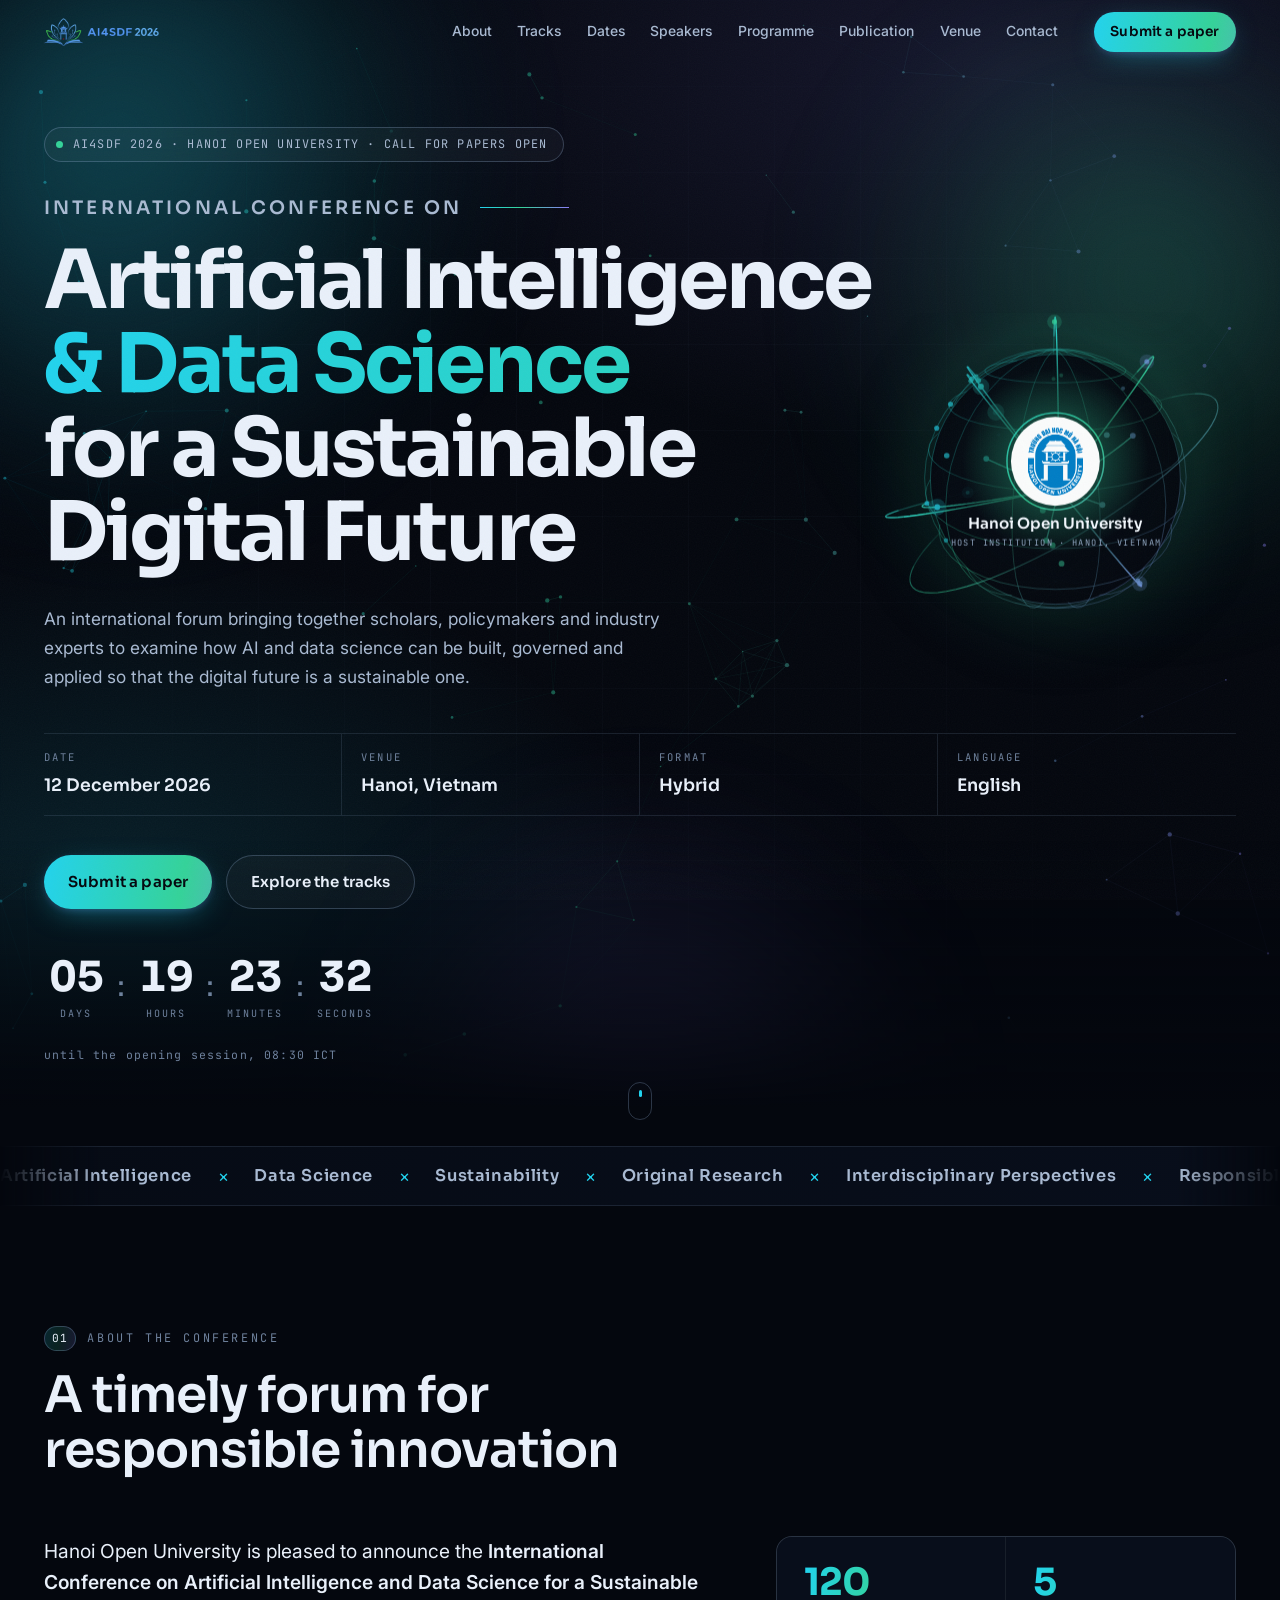
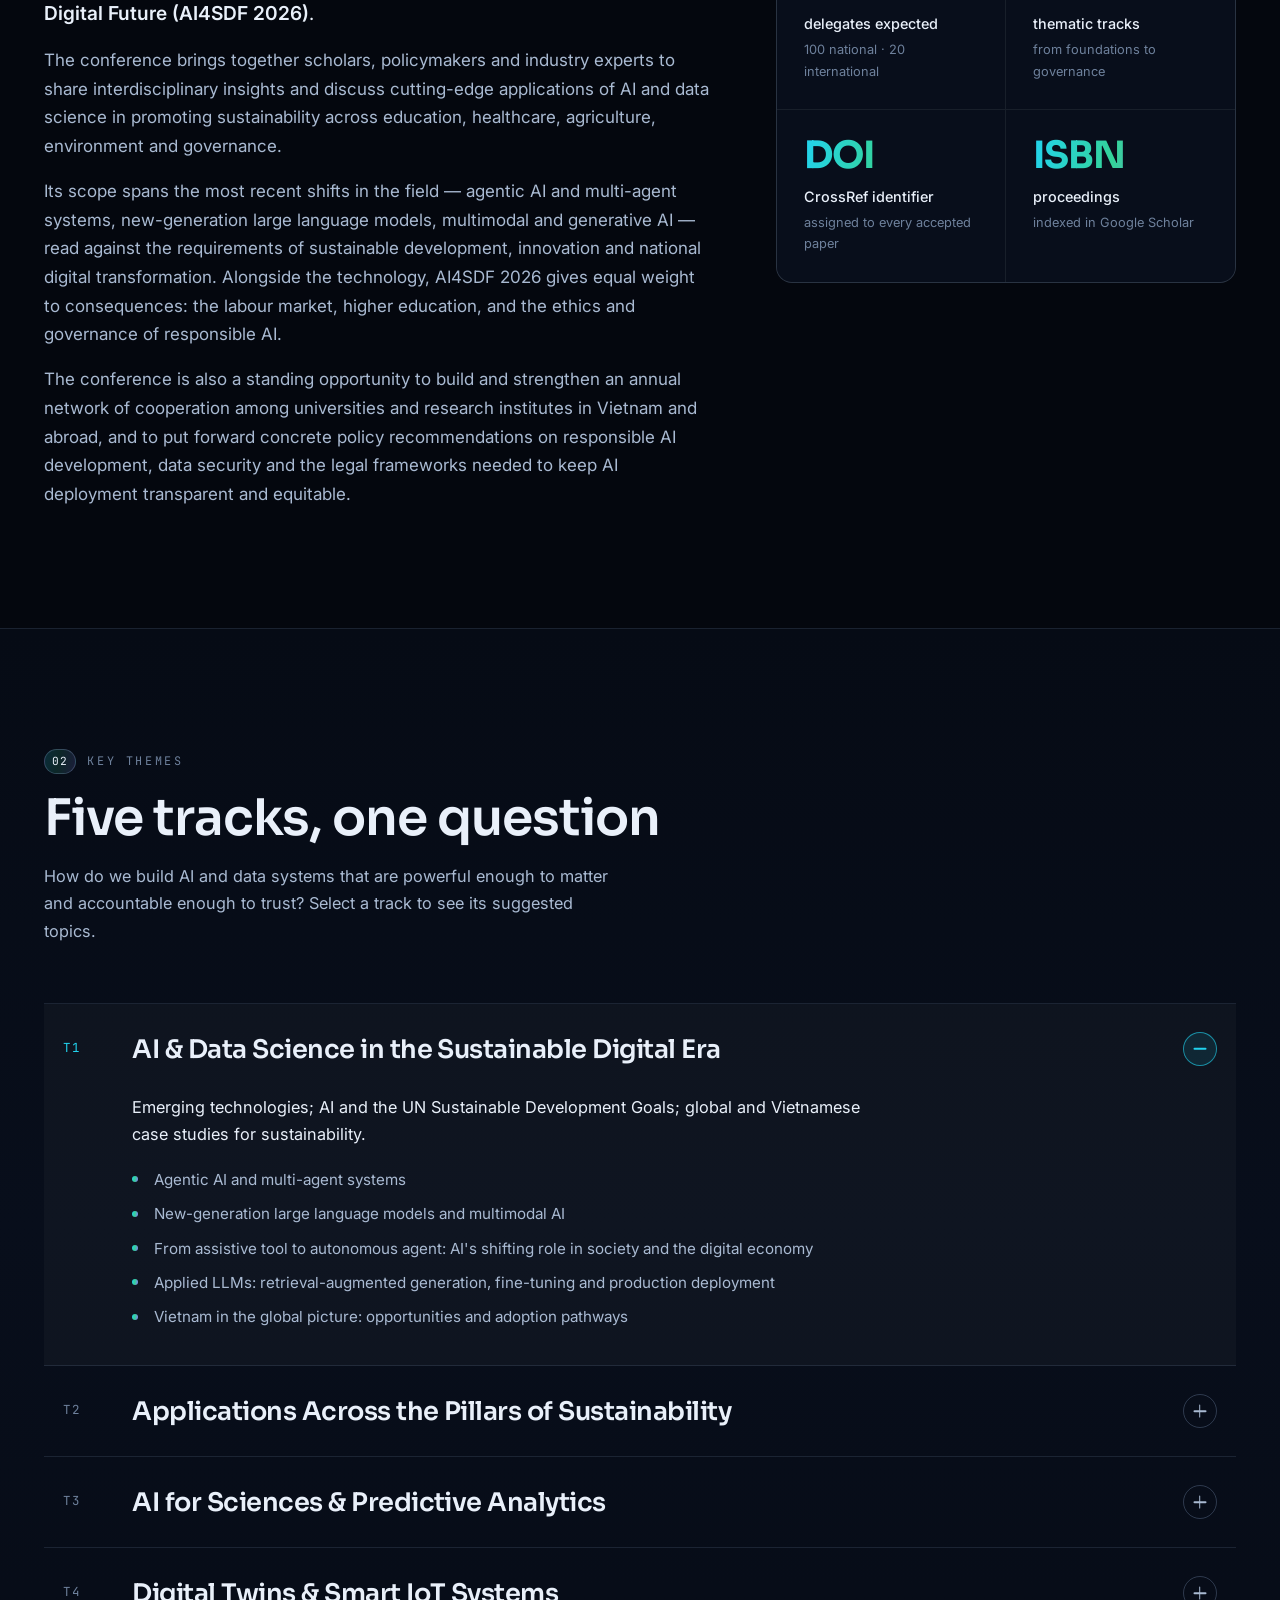
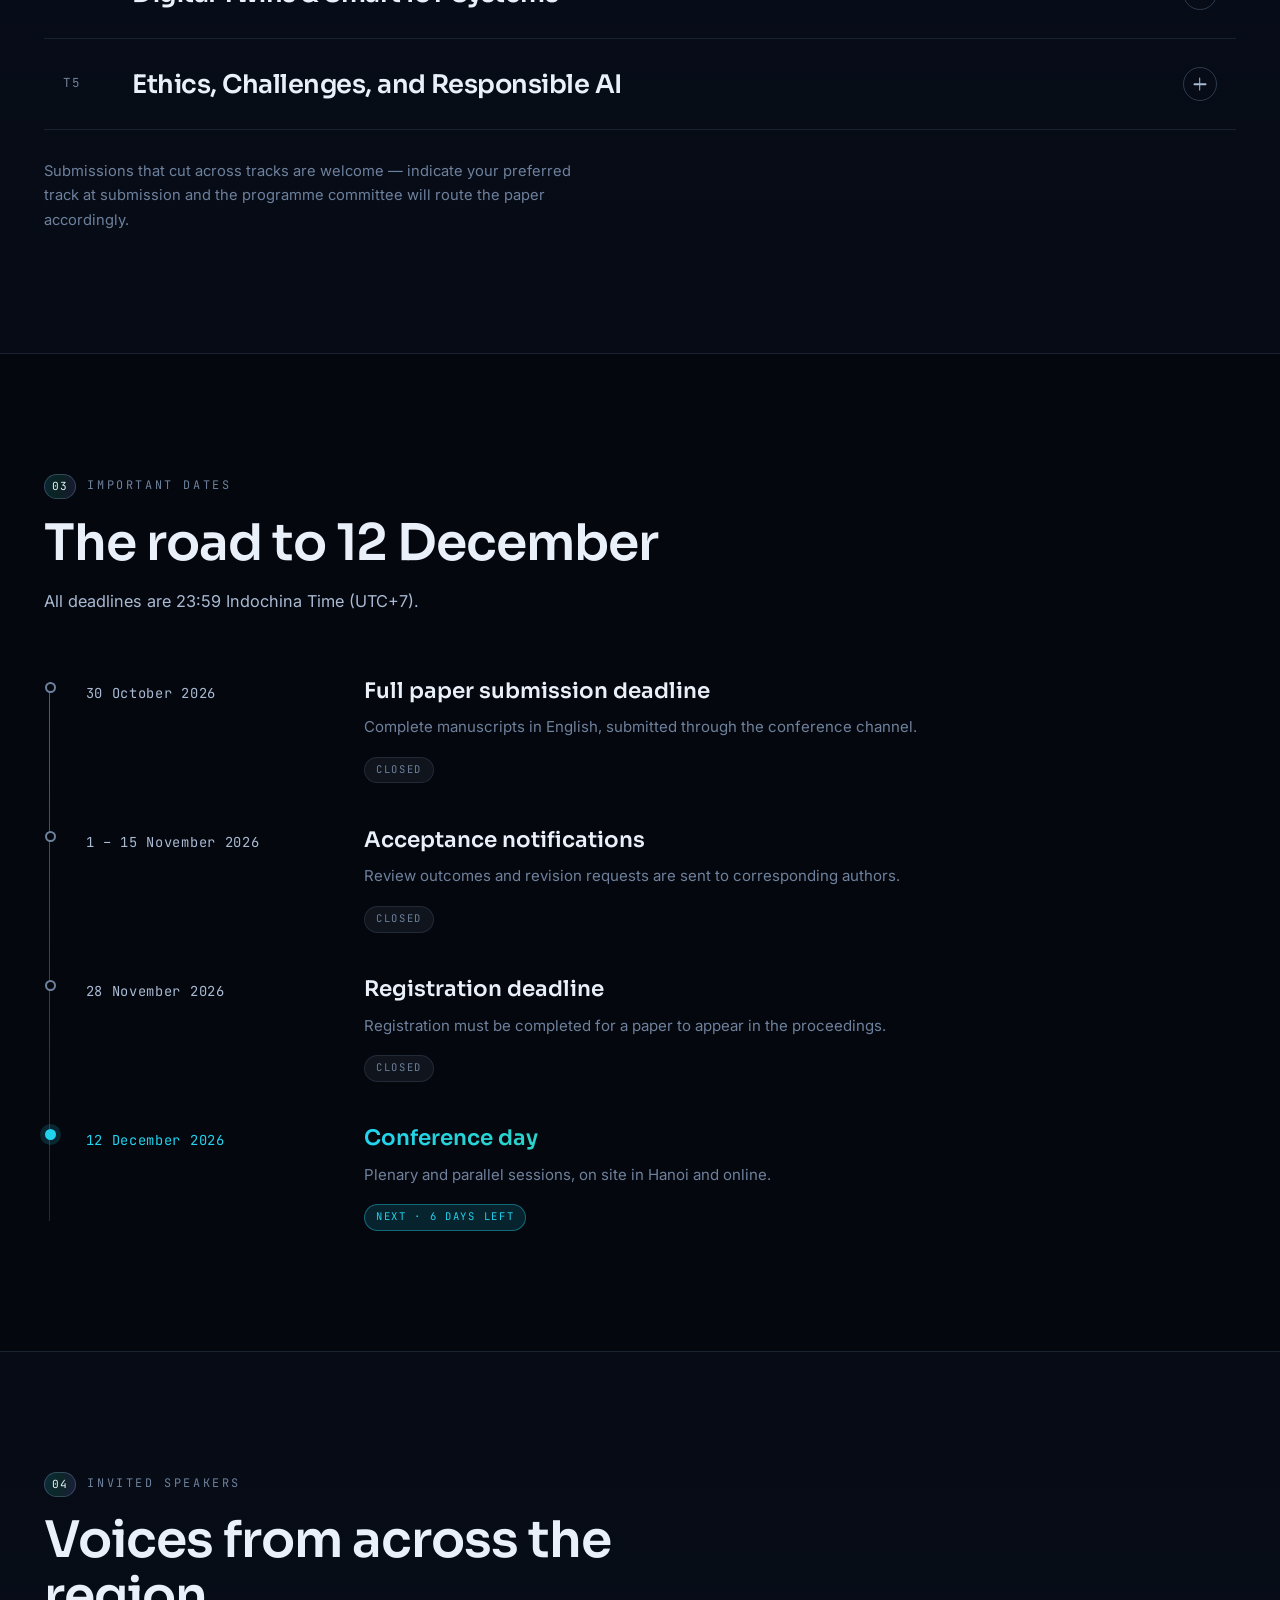
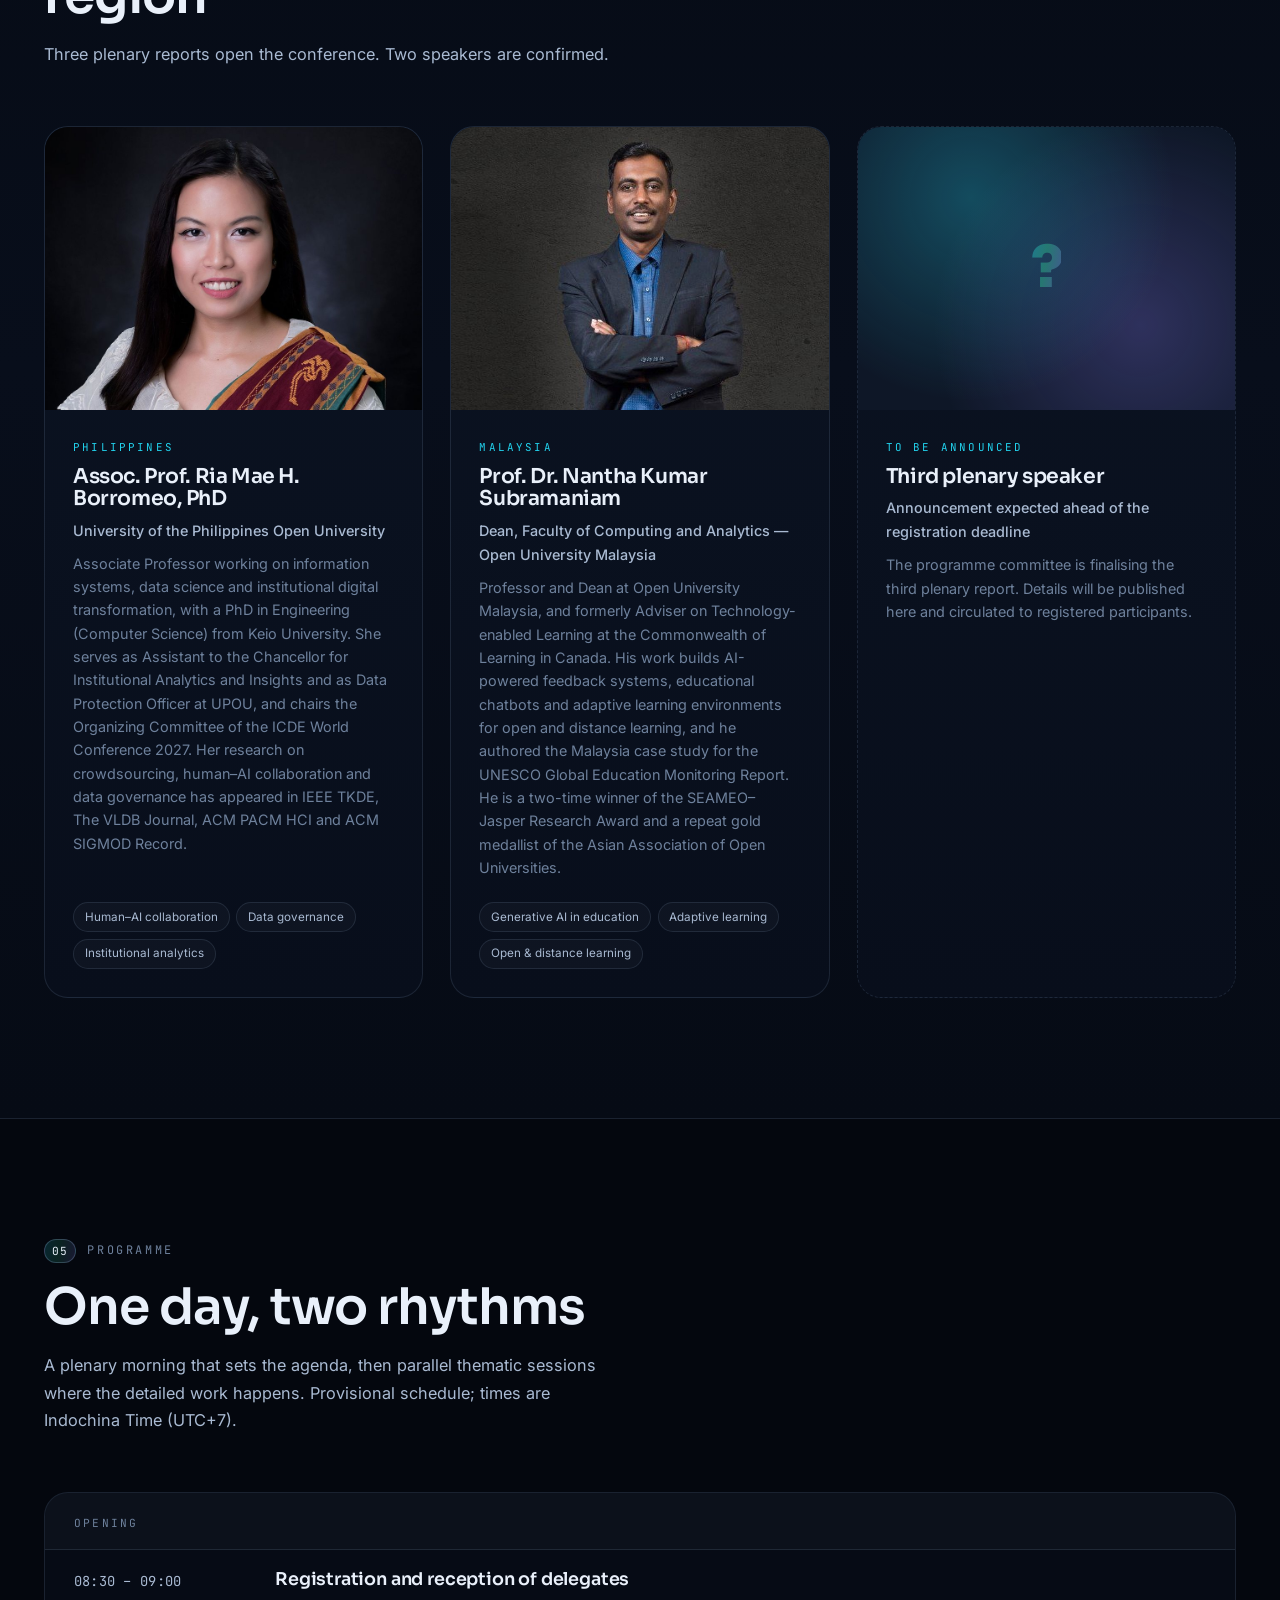
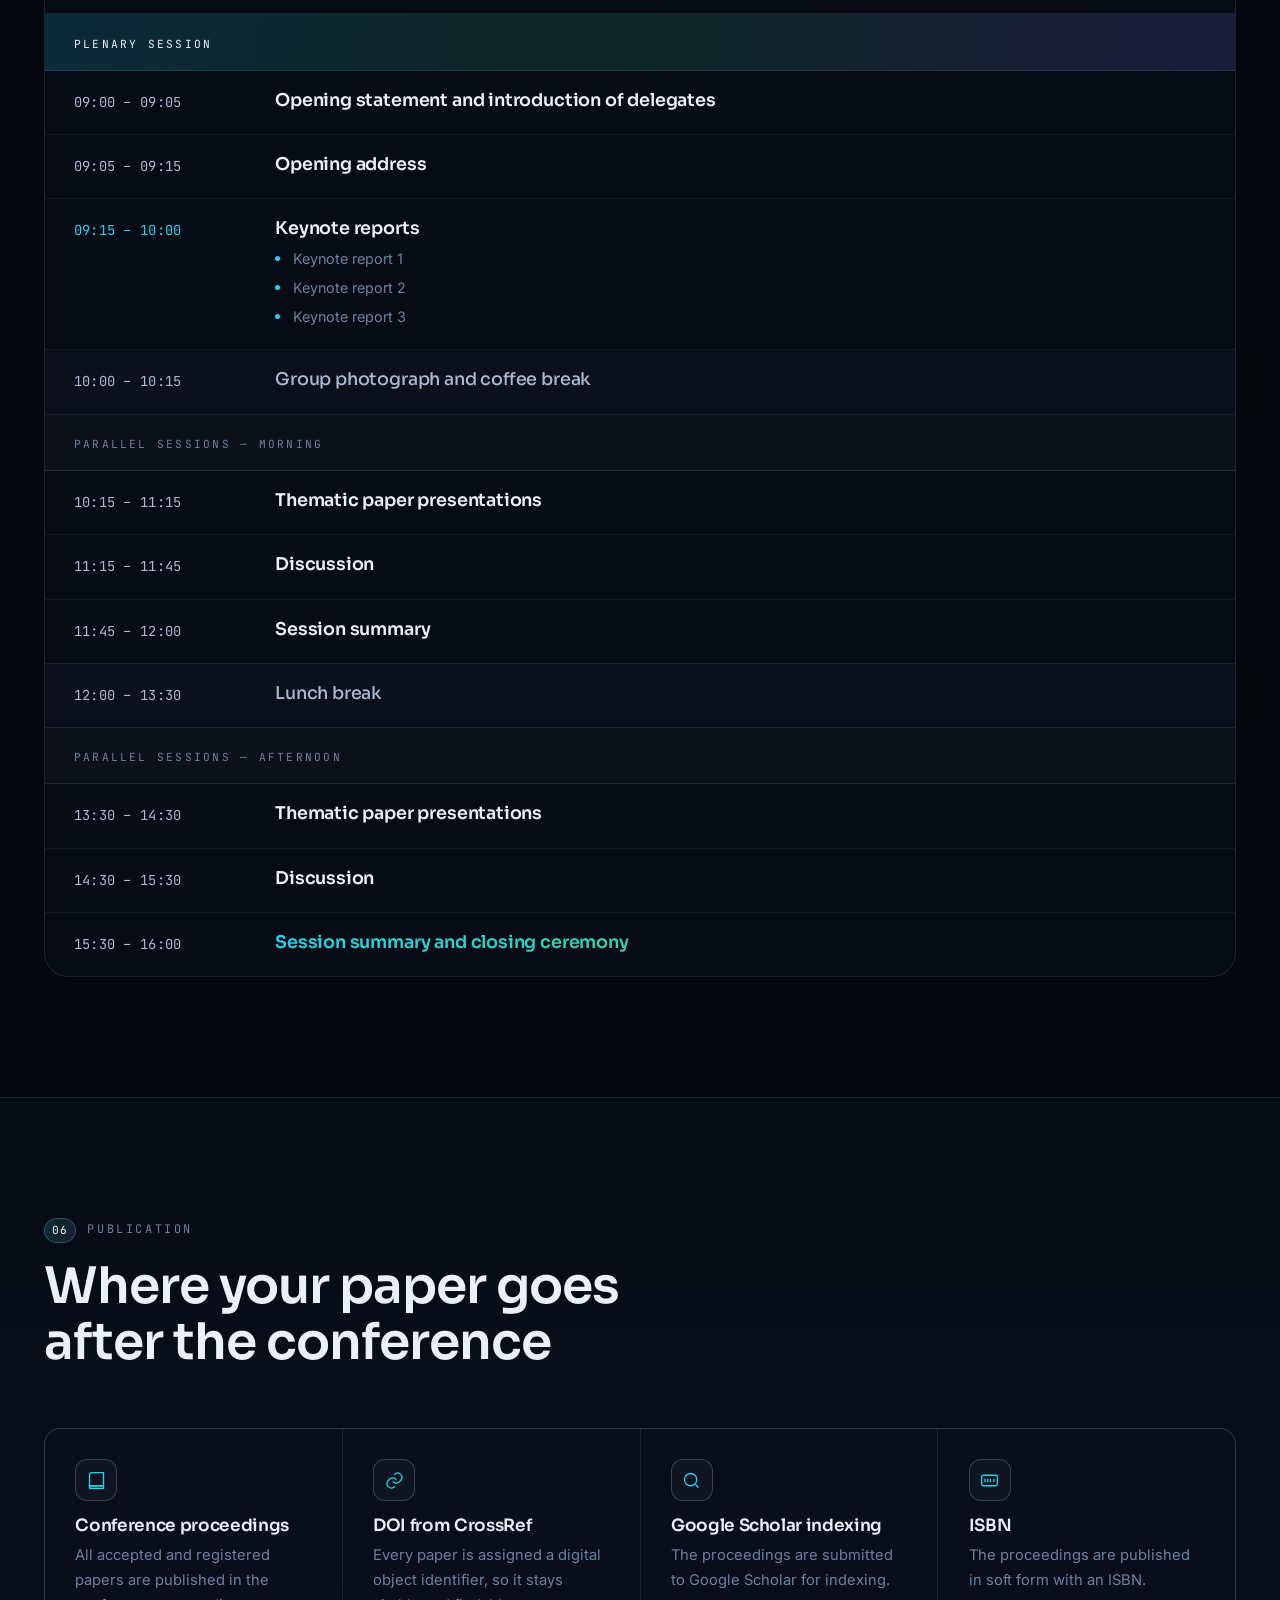
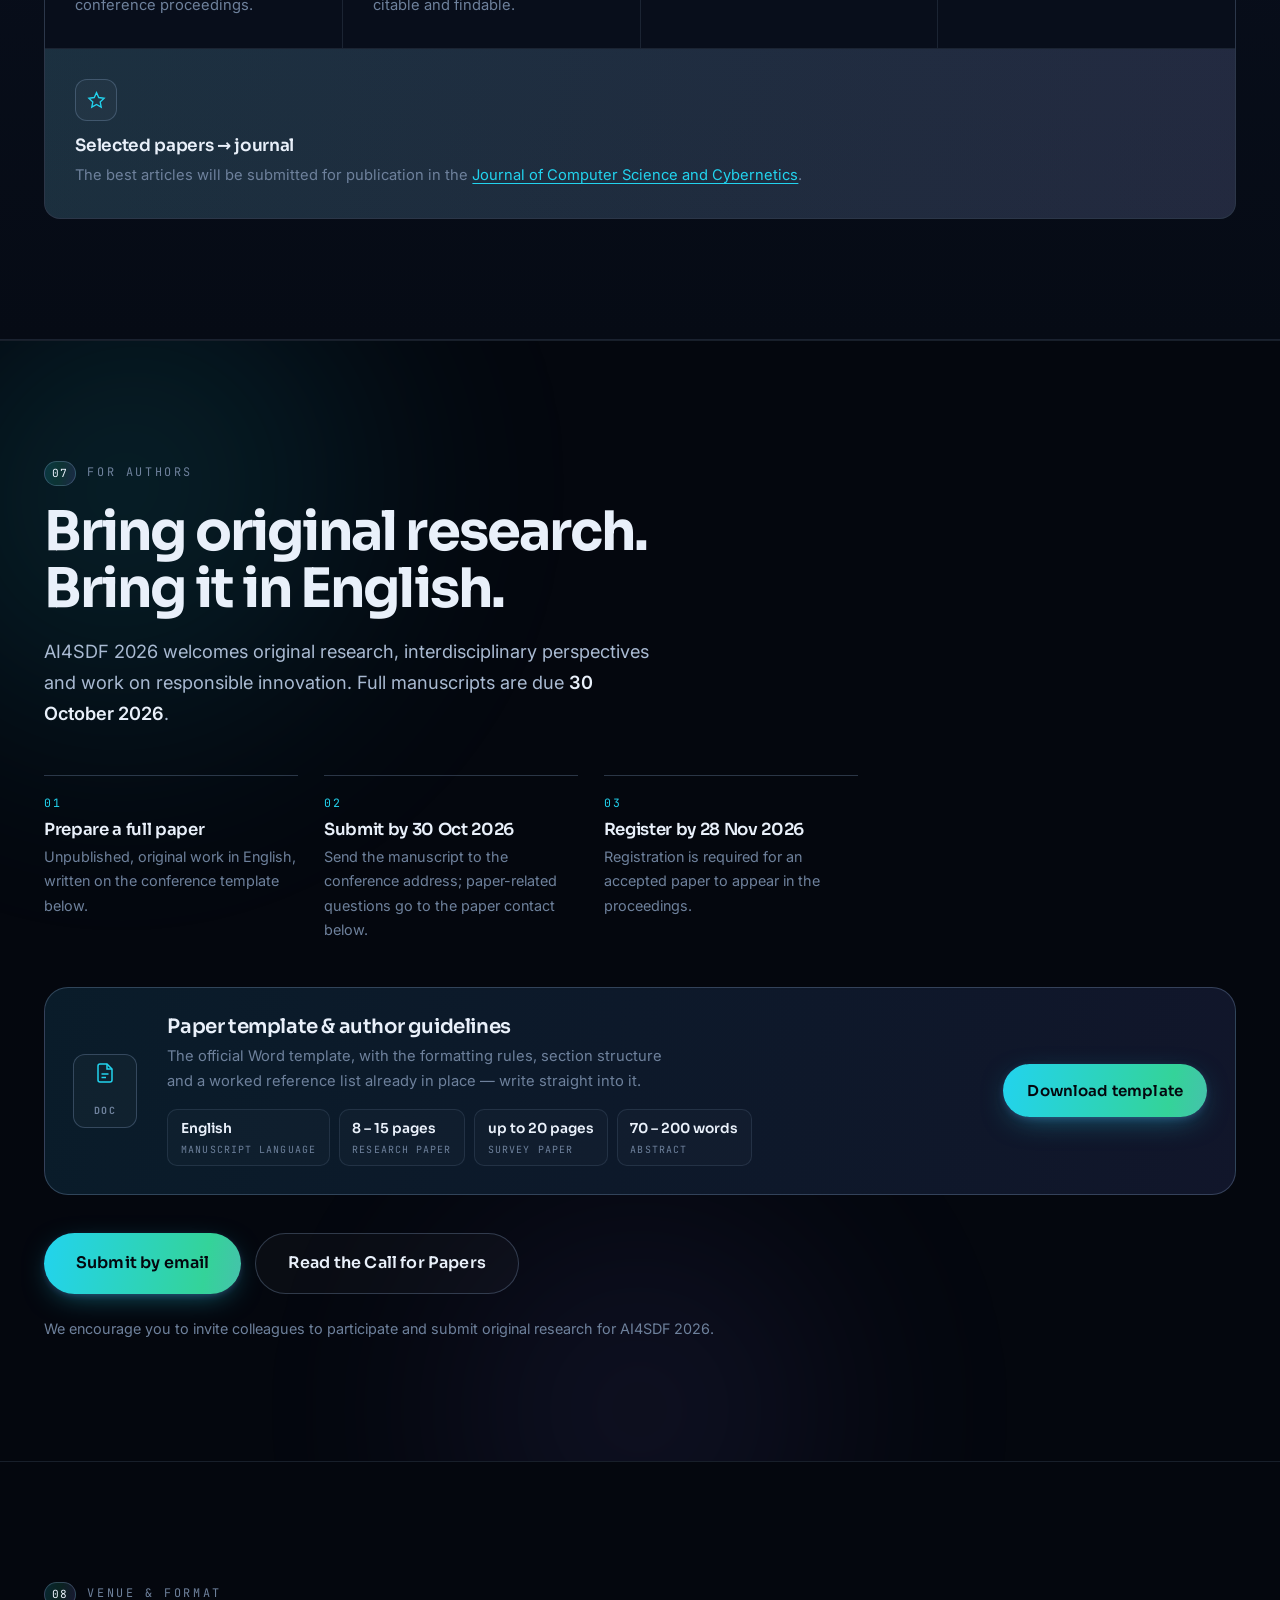
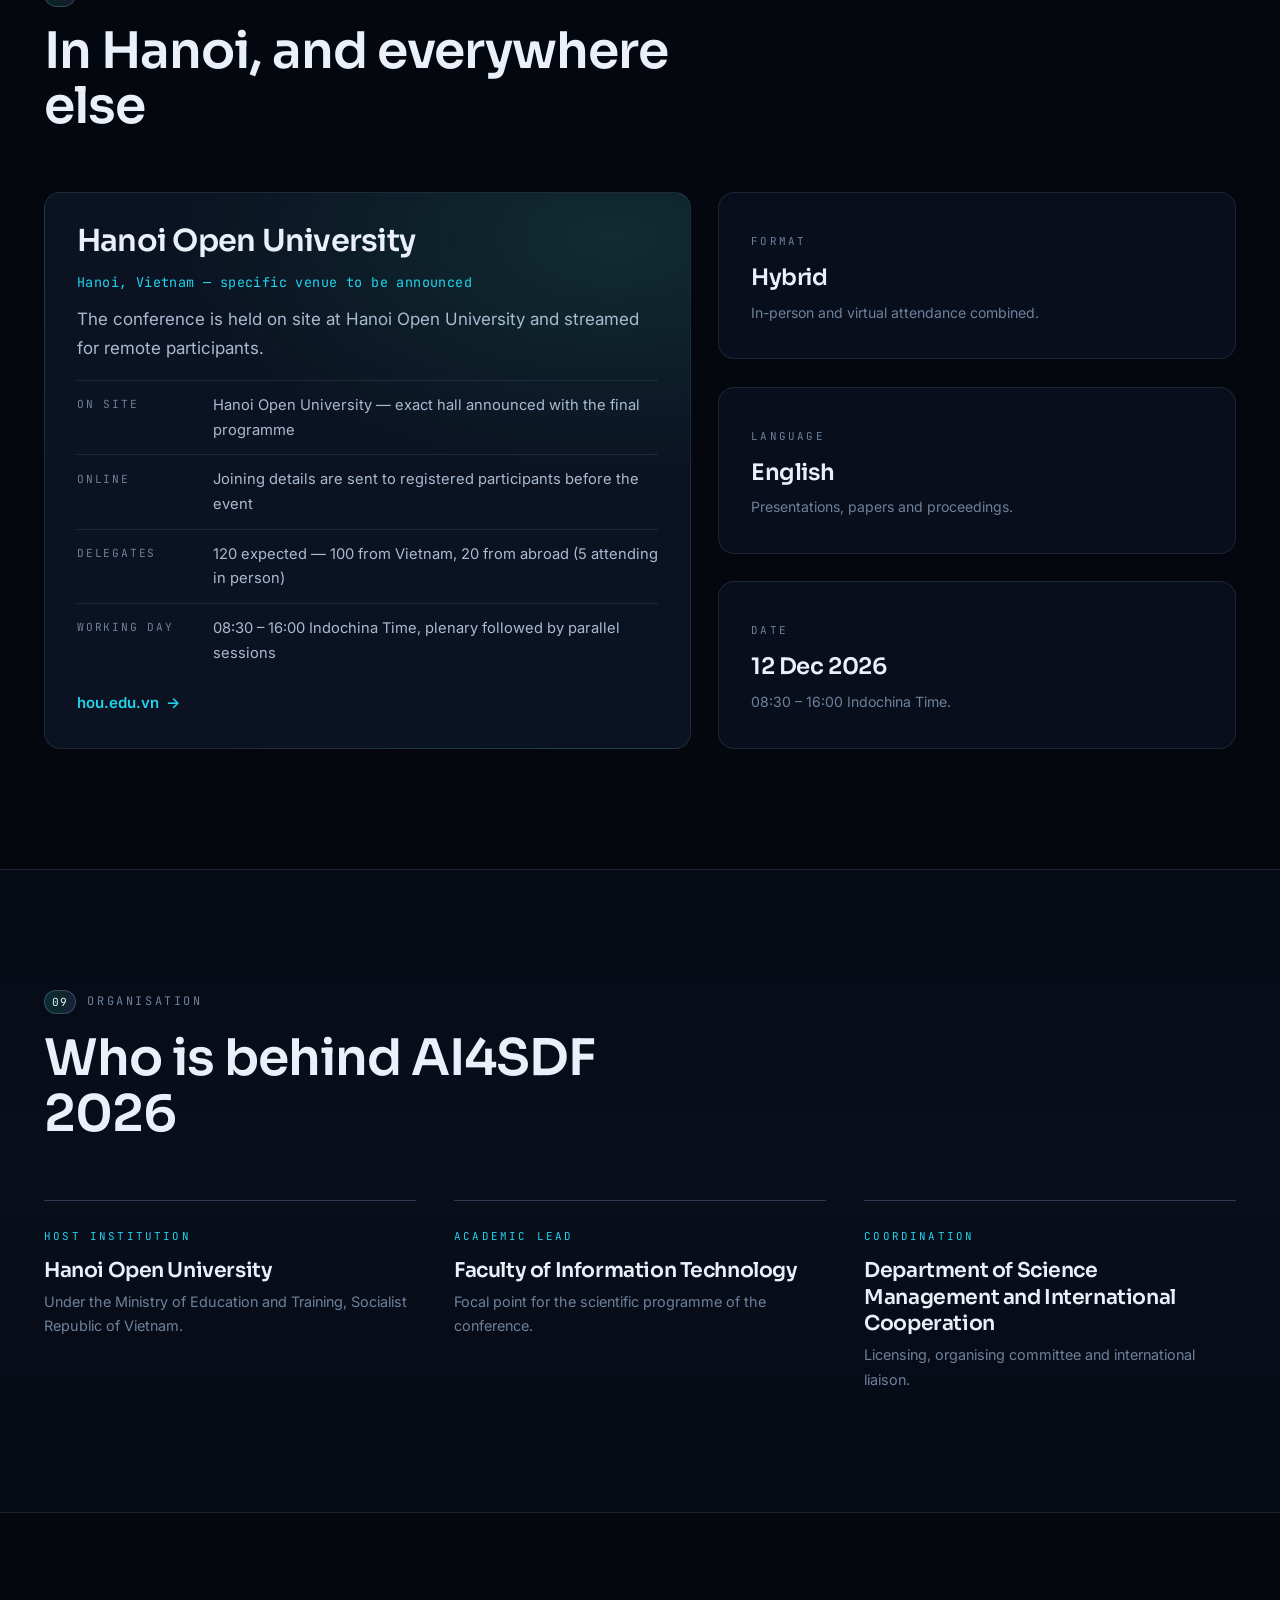
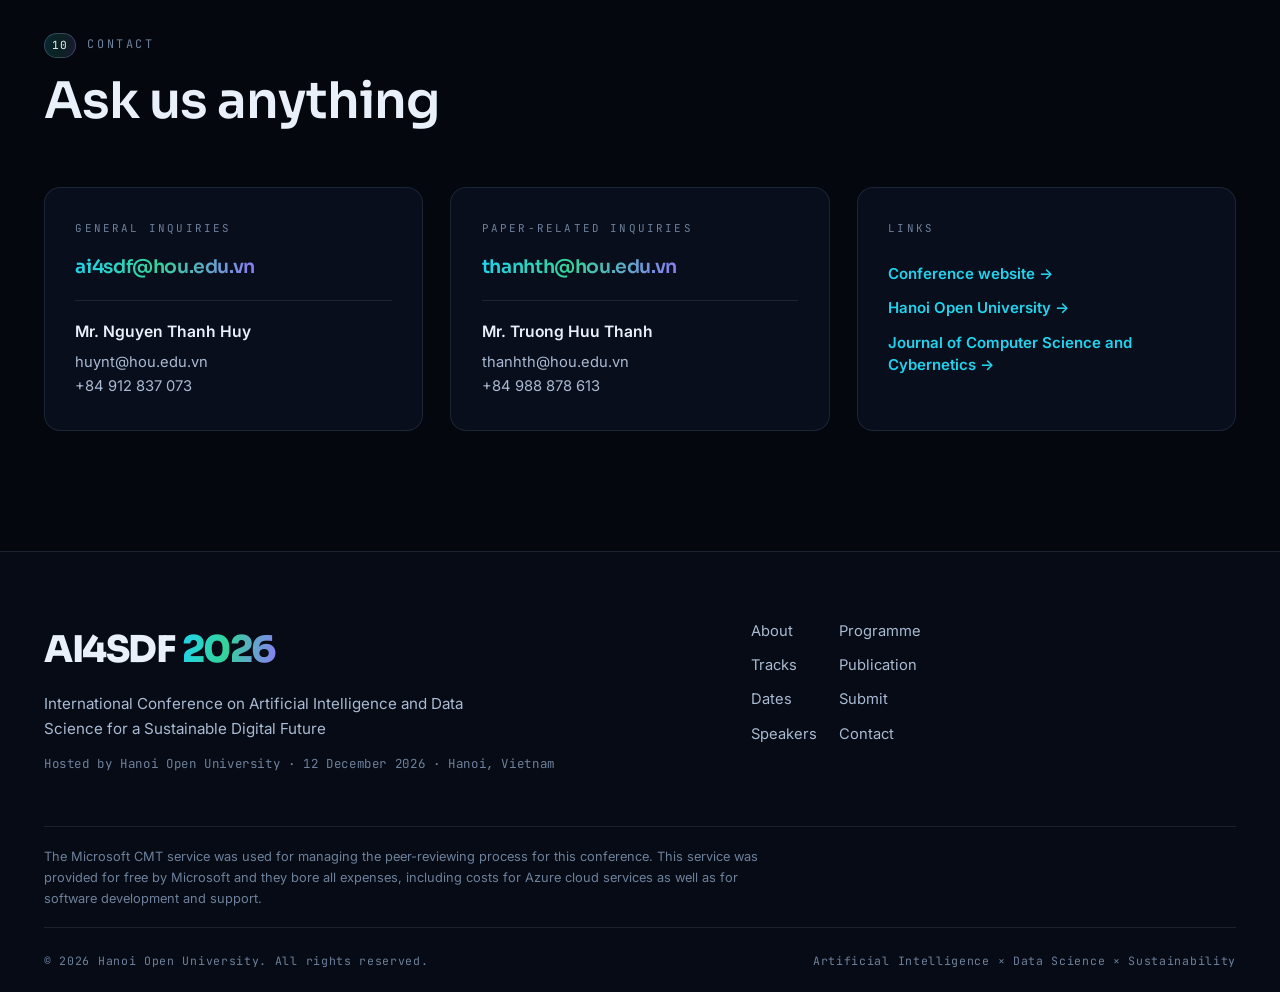
==== commit fe1d0939: "Defend the layout against the server's ten-year asset cache The site is served with Cache-Control: m" ====
--- a/index.html
+++ b/index.html
@@ -20,7 +20,7 @@
 <link rel="preconnect" href="https://fonts.googleapis.com">
 <link rel="preconnect" href="https://fonts.gstatic.com" crossorigin>
 <link href="https://fonts.googleapis.com/css2?family=Sora:wght@300;400;600;700;800&family=Inter:wght@400;500;600;700&family=JetBrains+Mono:wght@400;600&display=swap" rel="stylesheet">
-<link rel="stylesheet" href="assets/css/style.css">
+<link rel="stylesheet" href="assets/css/style.css?v=20260828">
 
 <script type="application/ld+json">
 {
@@ -49,8 +49,11 @@
 <header class="nav" id="nav">
   <div class="nav__inner">
     <a class="brand" href="#top">
+      <!-- width/height are the *display* size, not the file's: if the stylesheet
+           is ever stale or blocked, the mark still lands at the right size
+           instead of unfolding to its full 640px. -->
       <img class="brand__logo" src="assets/img/ai4sdf-logo.png"
-           alt="AI4SDF 2026" width="640" height="156" decoding="async">
+           alt="AI4SDF 2026" width="115" height="28" decoding="async">
     </a>
 
     <nav class="nav__links" id="nav-links" aria-label="Section navigation">
@@ -812,6 +815,6 @@
   </div>
 </footer>
 
-<script src="assets/js/main.js" defer></script>
+<script src="assets/js/main.js?v=20260828" defer></script>
 </body>
 </html>
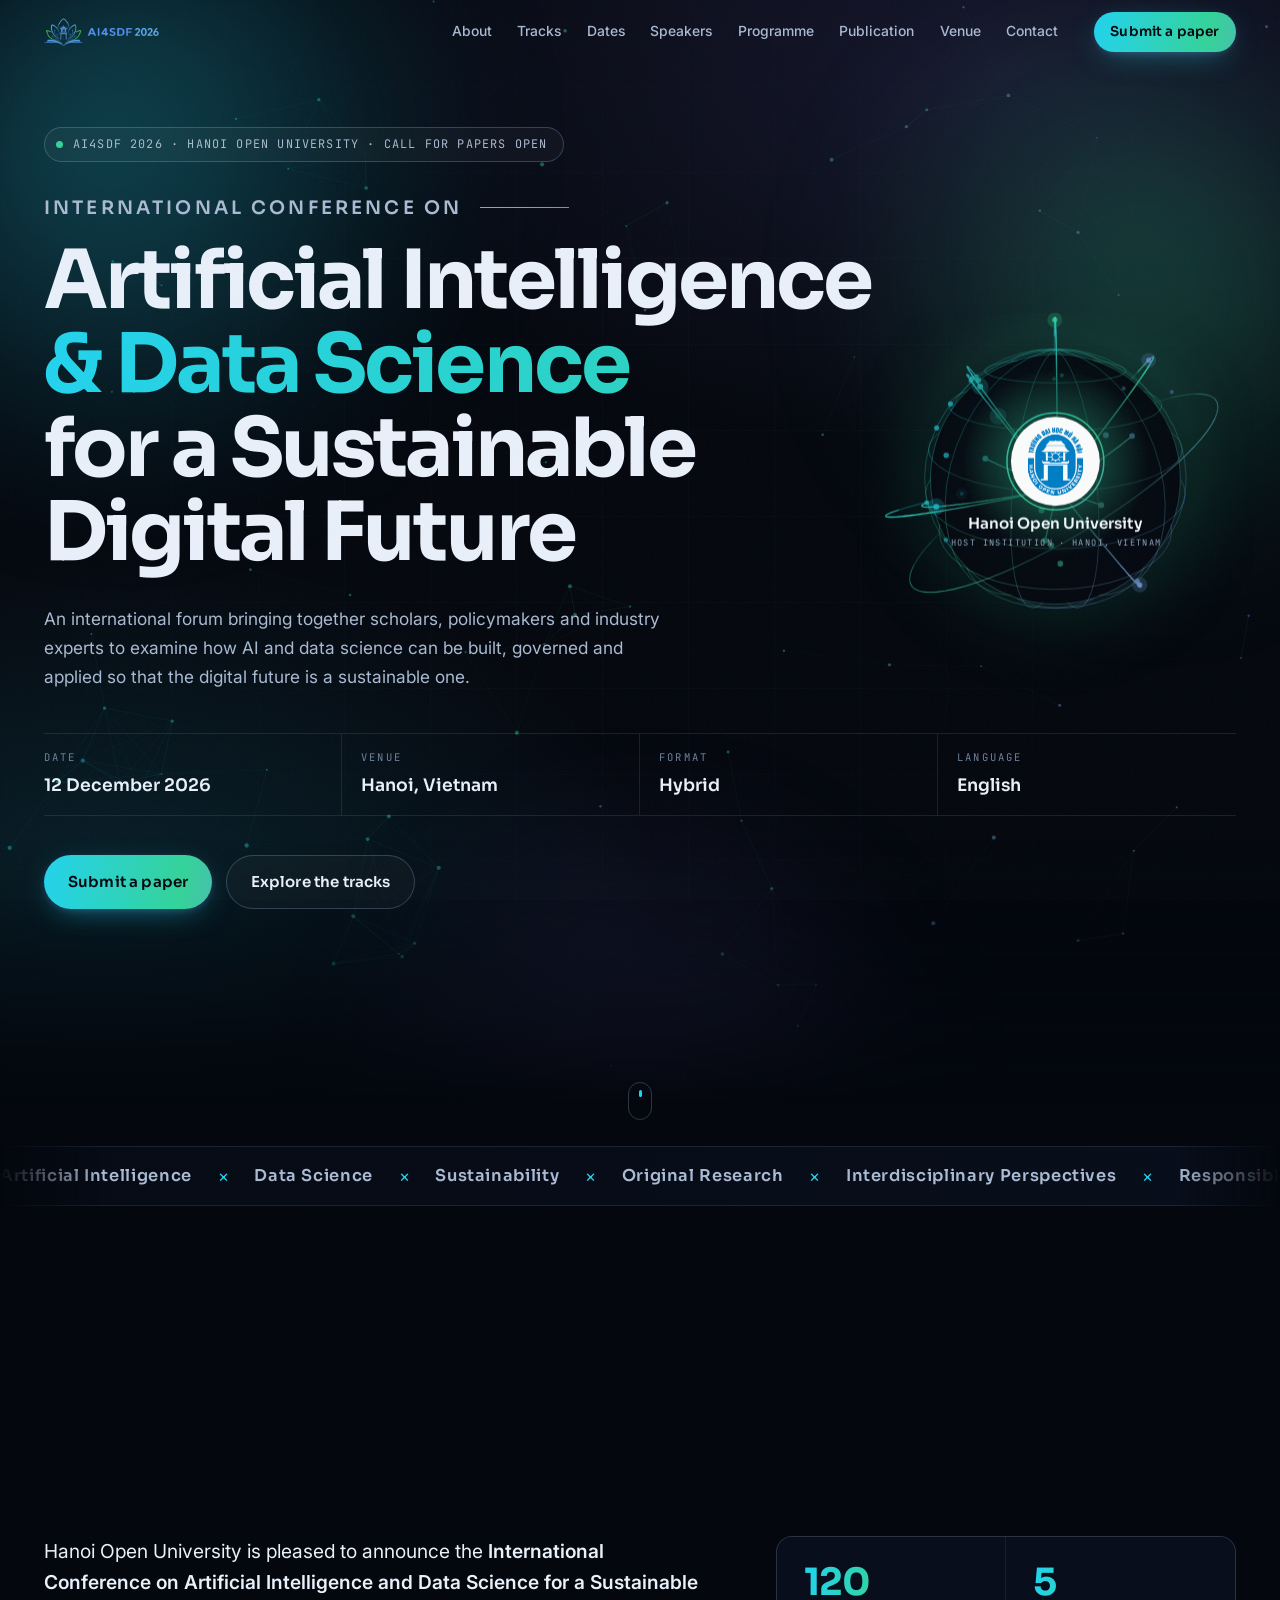
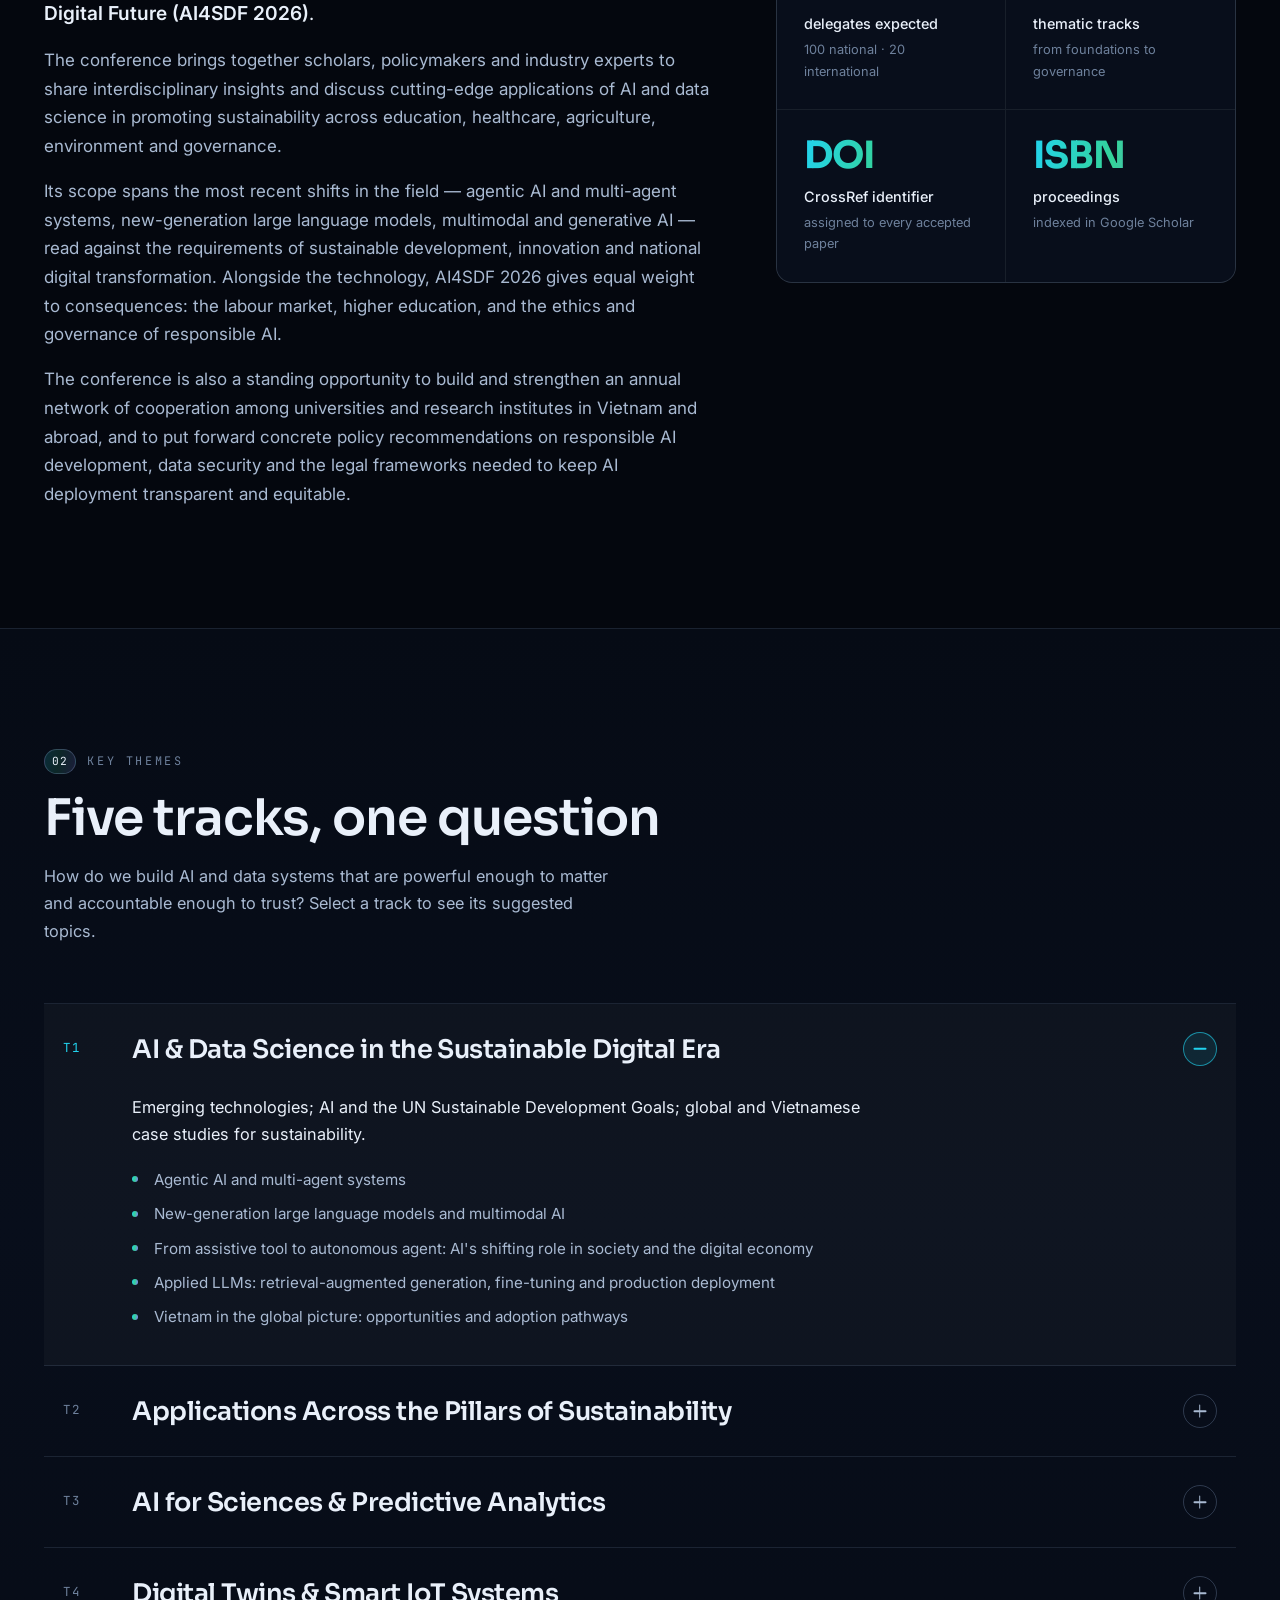
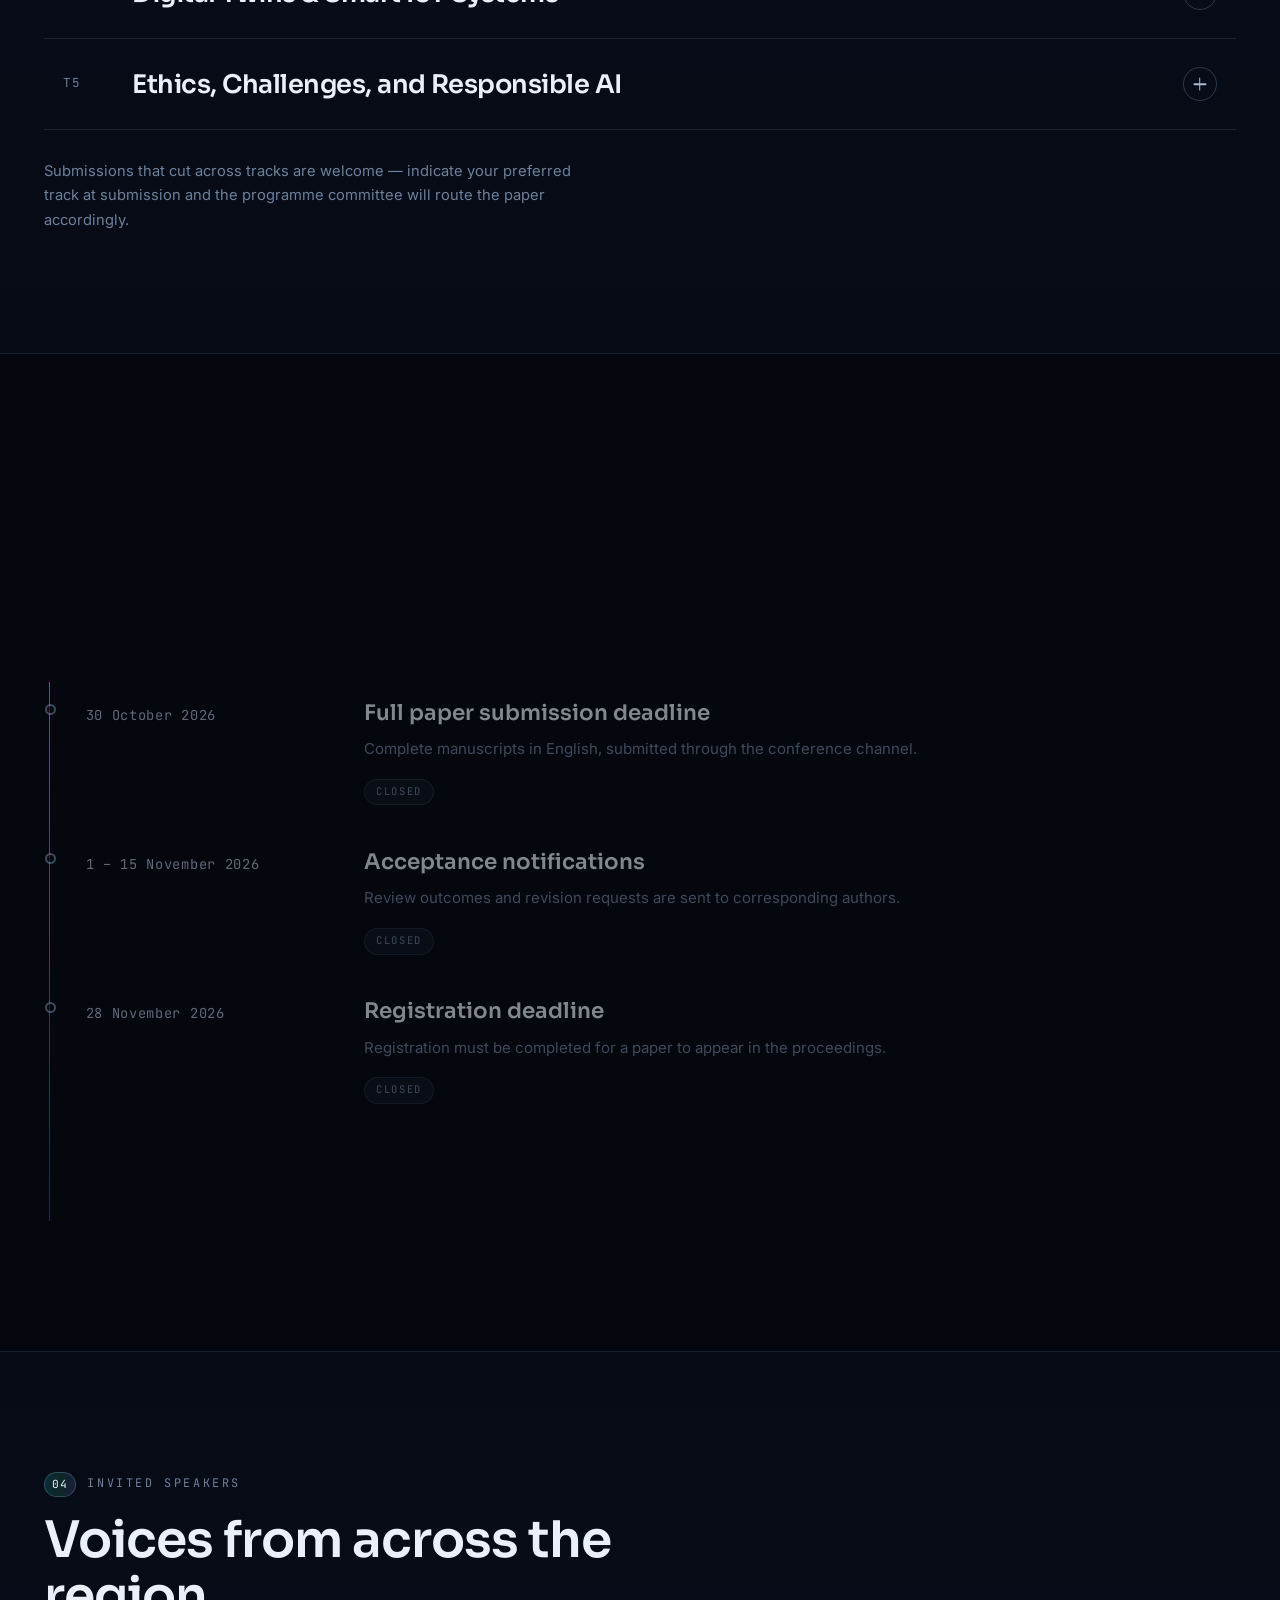
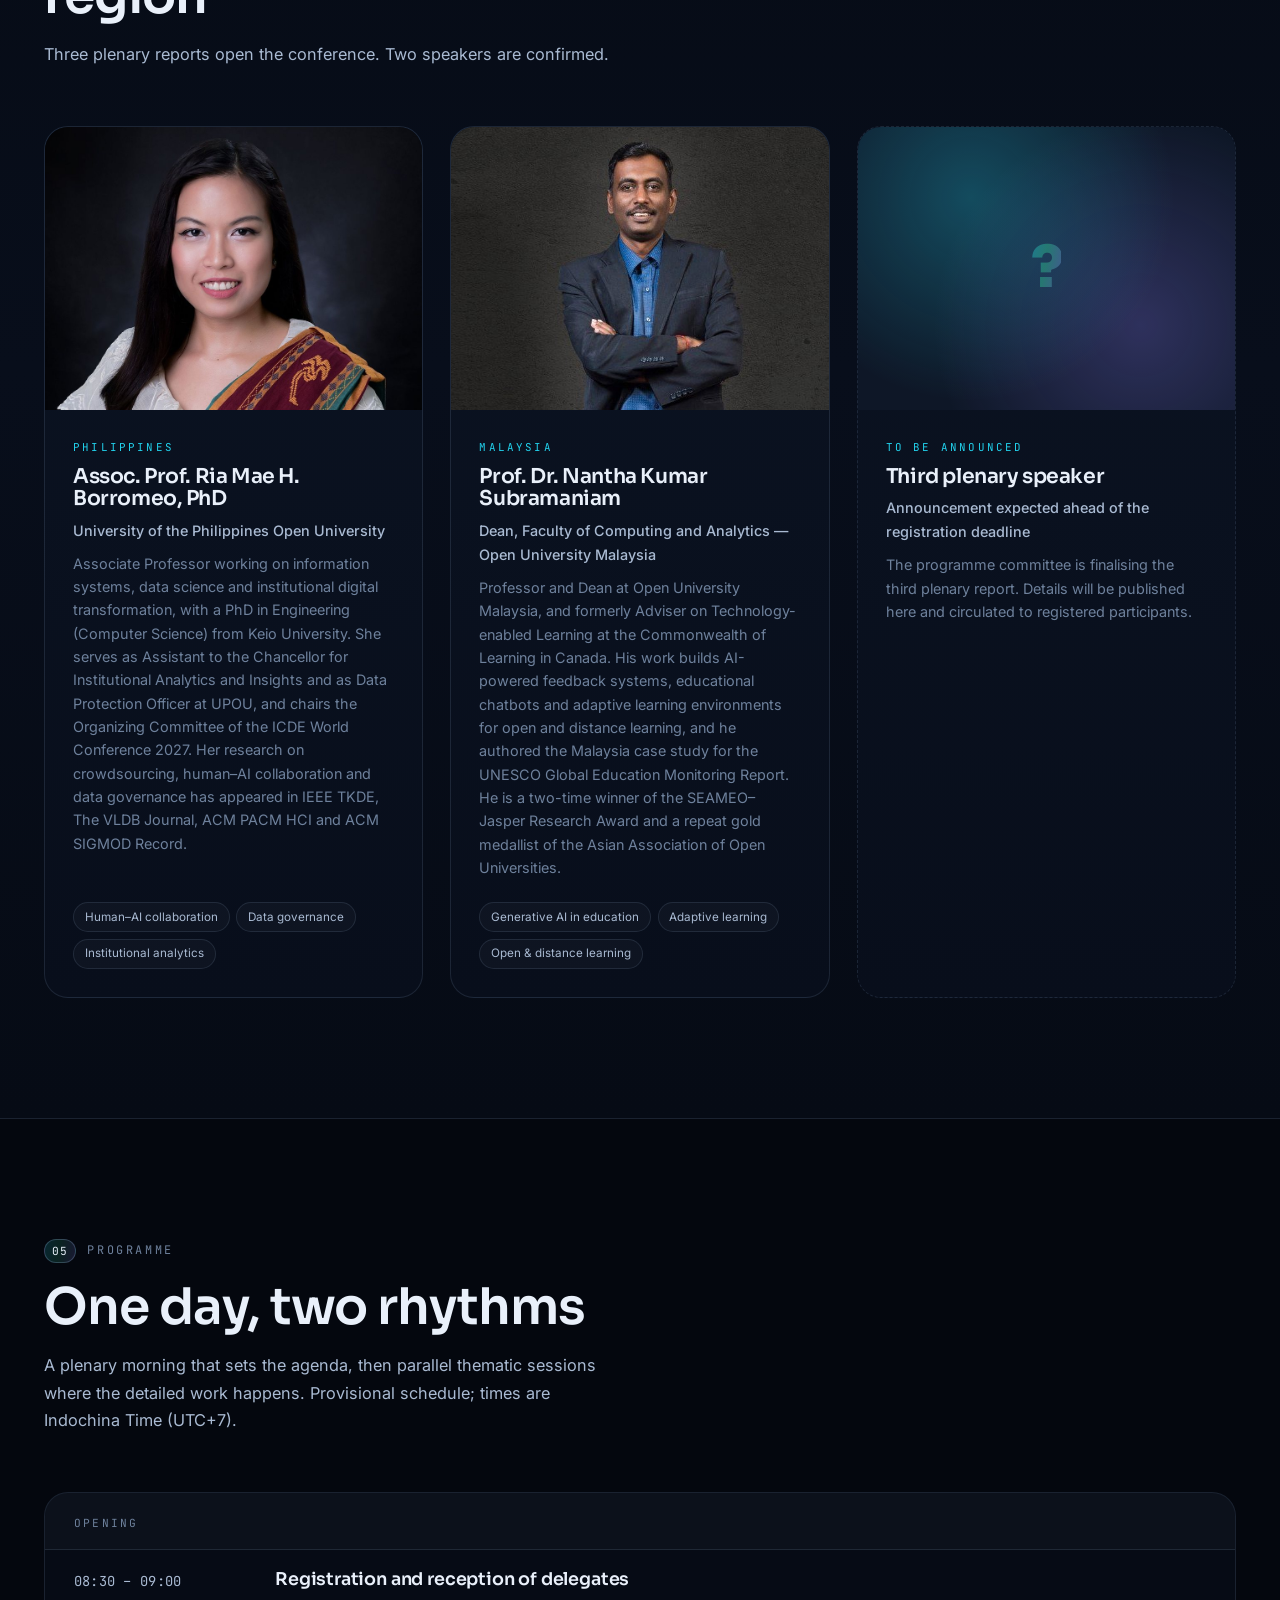
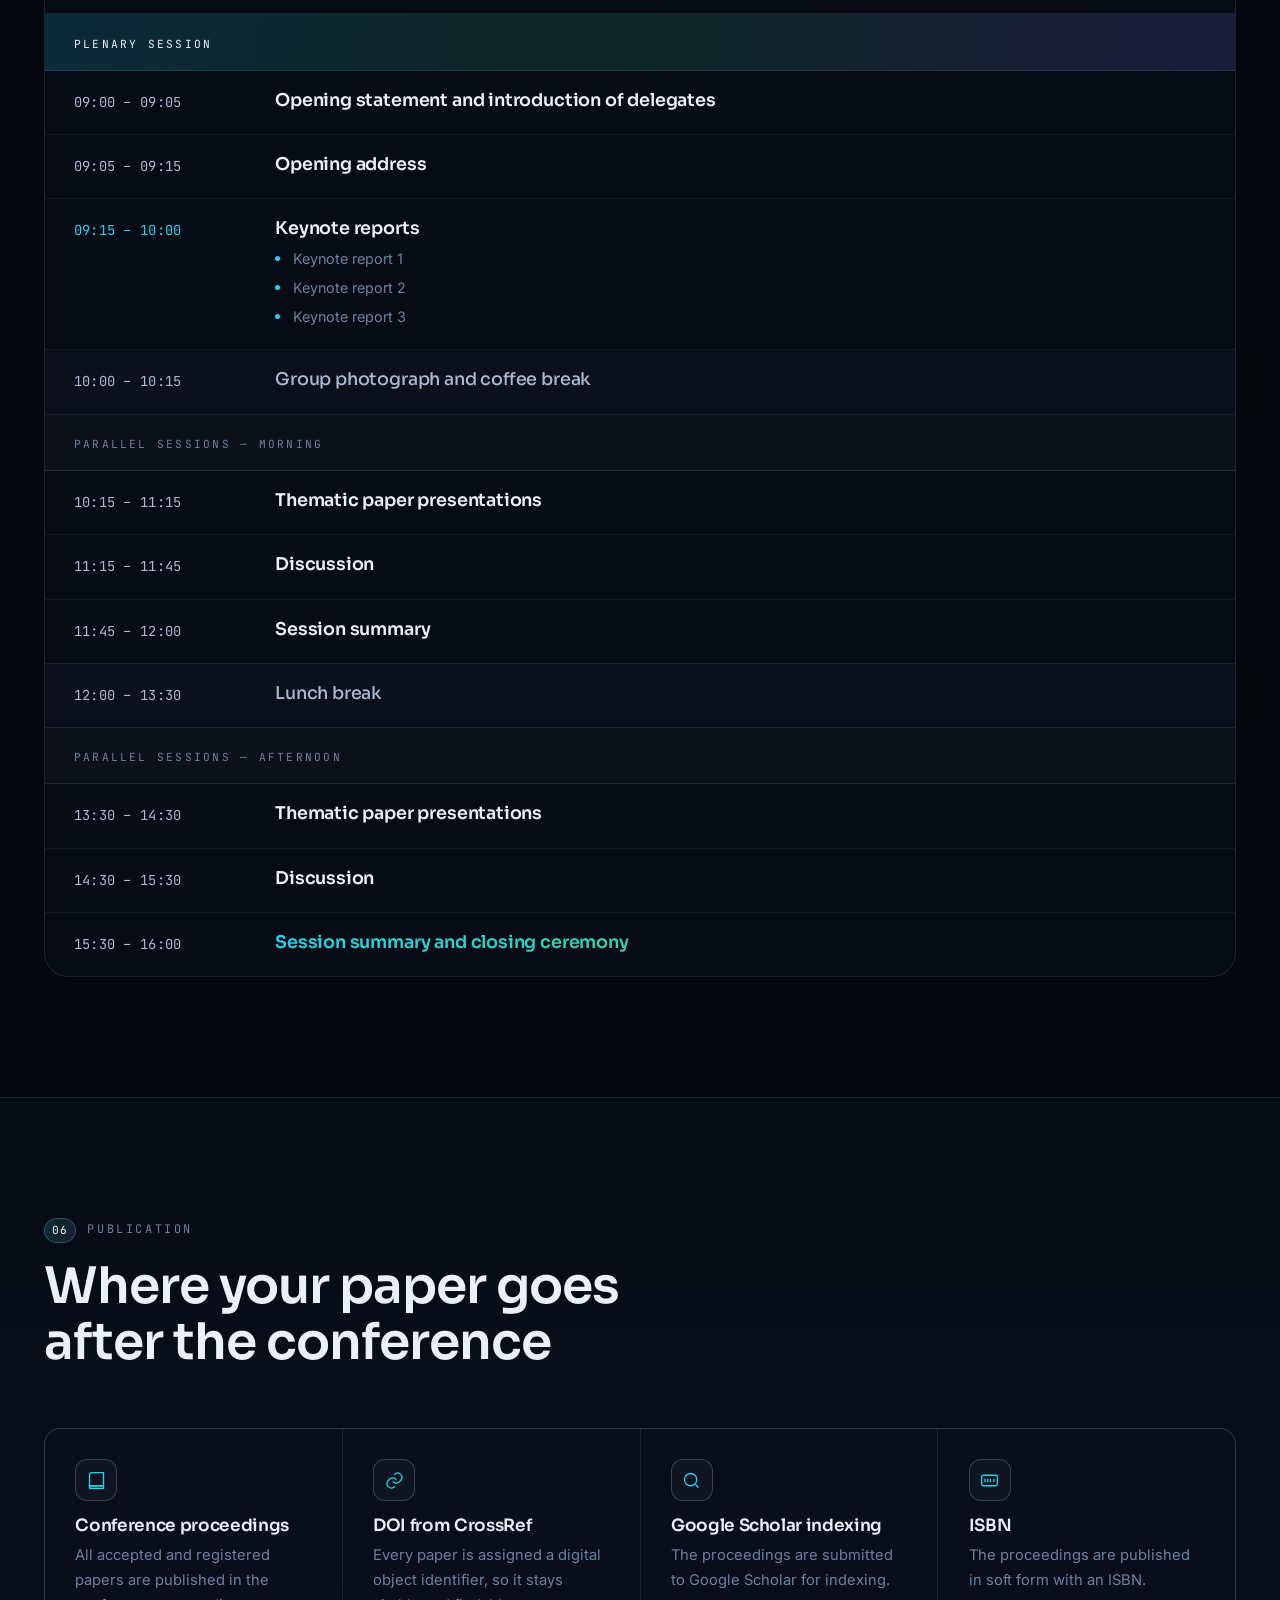
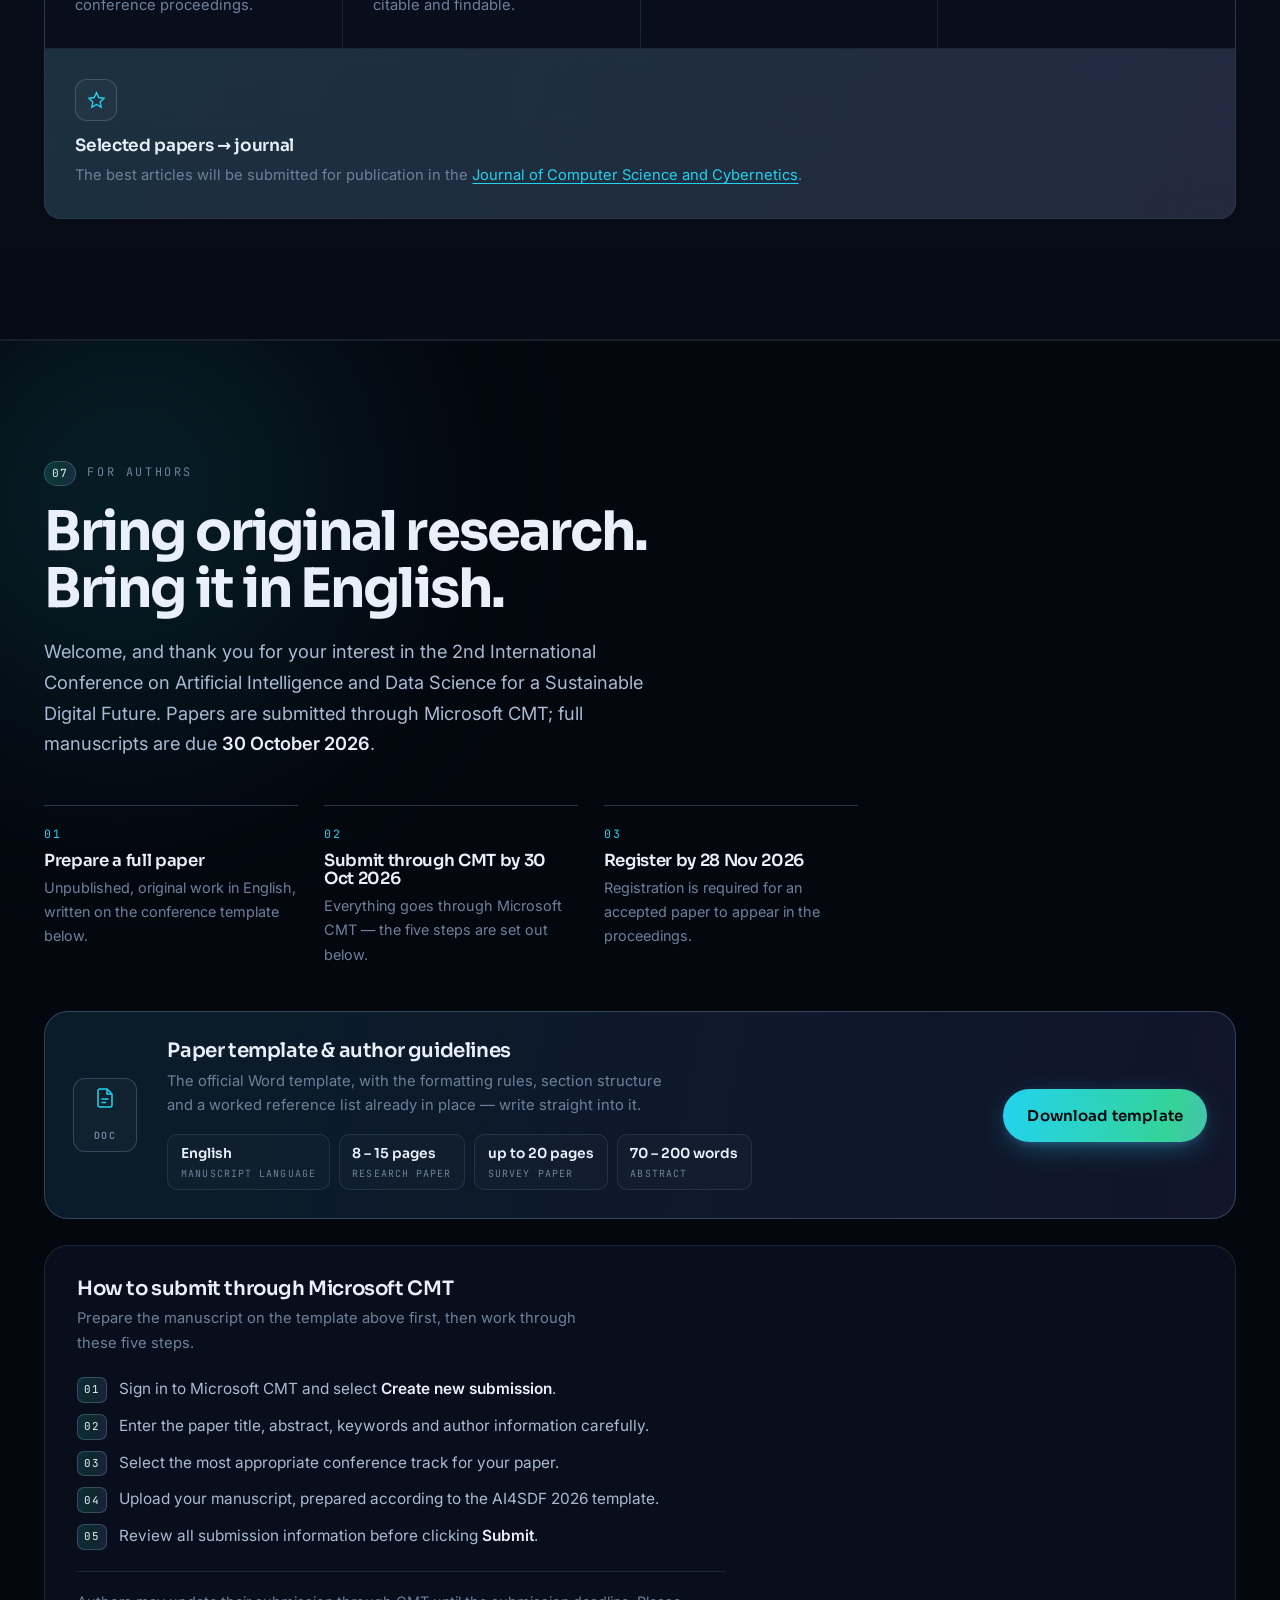
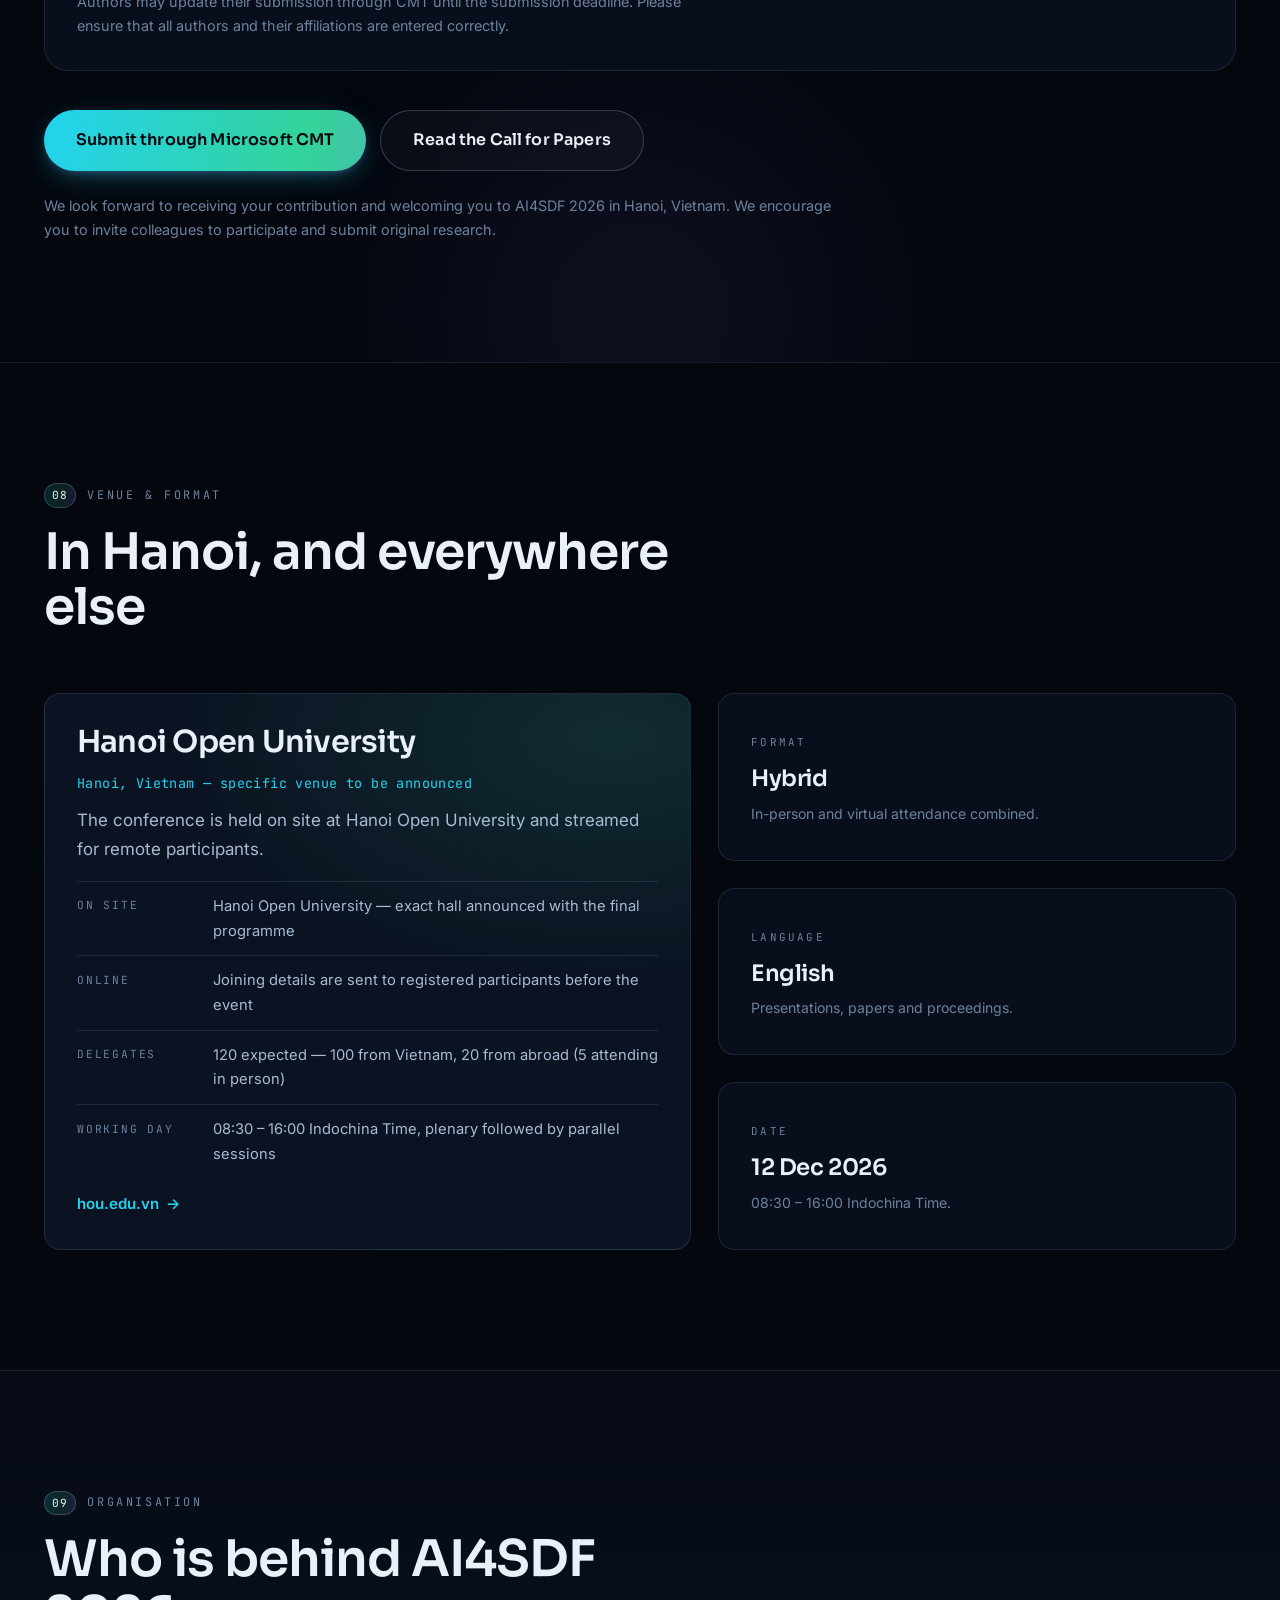
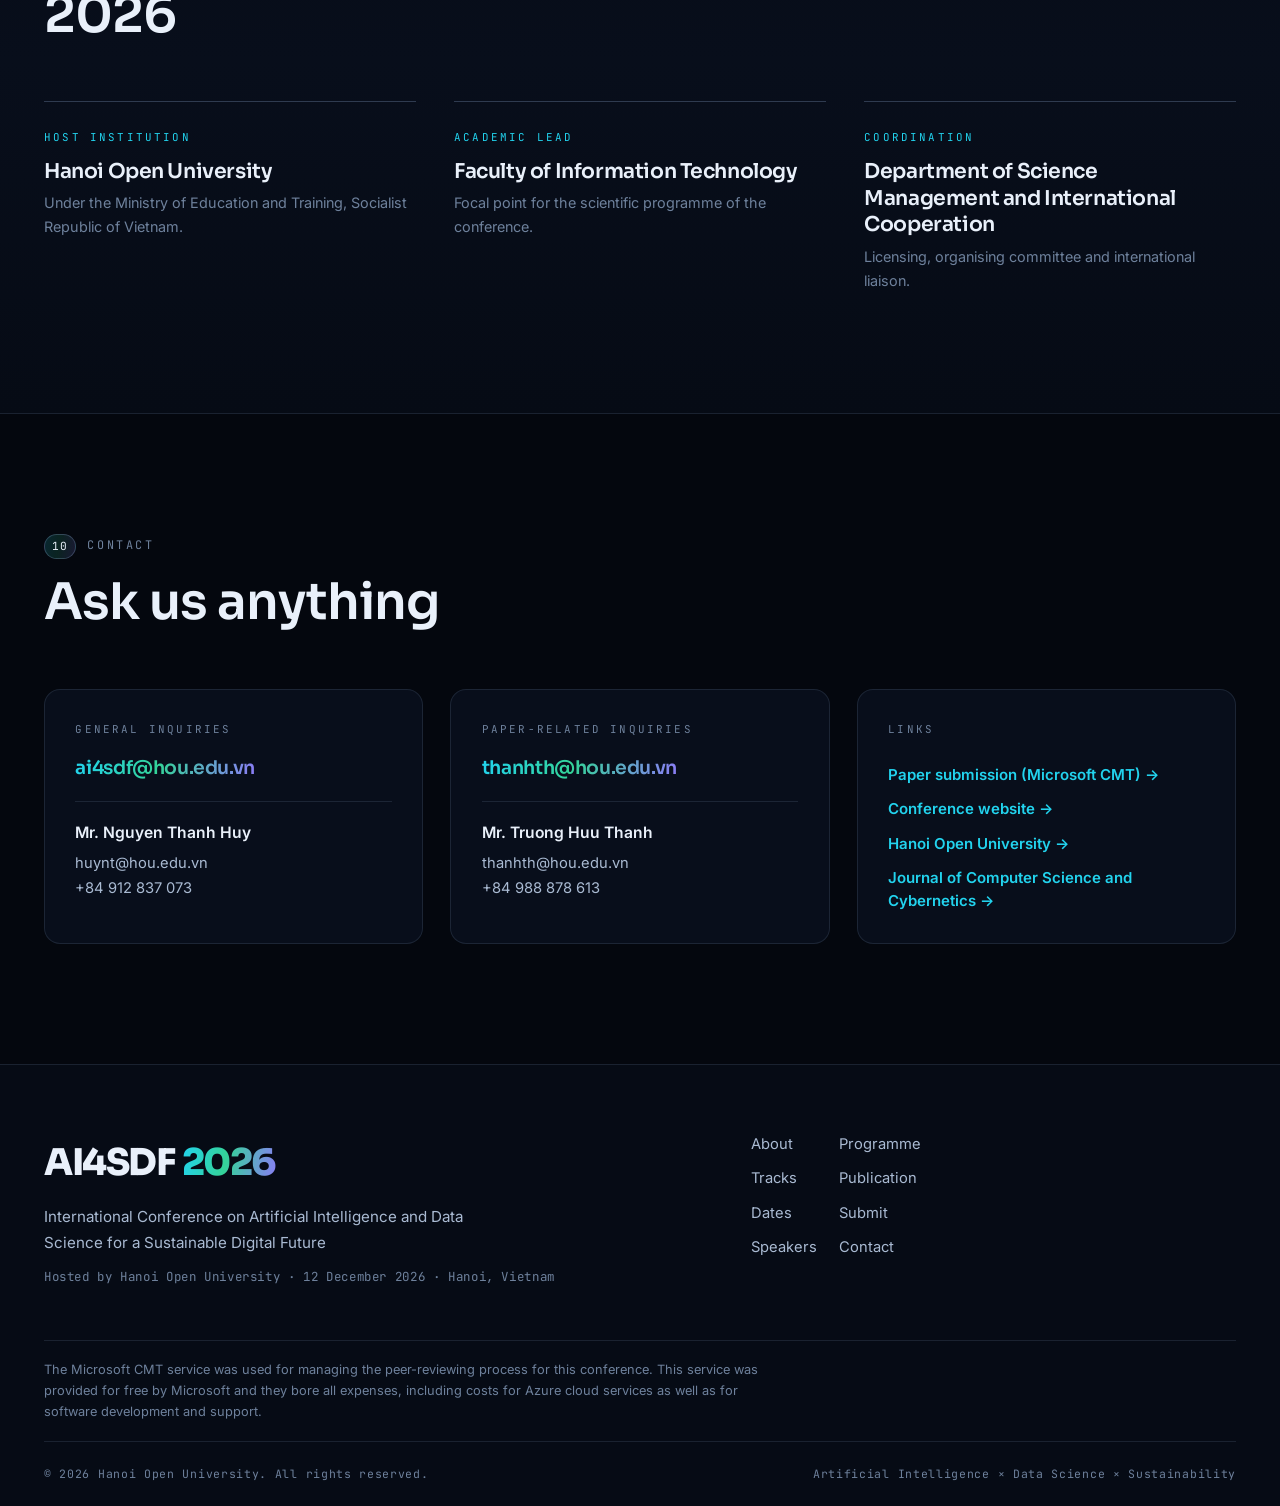
==== commit 7f309d71: "Route submissions through Microsoft CMT Papers now go to https://cmt3.research.microsoft.com/AISDF20" ====
--- a/index.html
+++ b/index.html
@@ -20,7 +20,7 @@
 <link rel="preconnect" href="https://fonts.googleapis.com">
 <link rel="preconnect" href="https://fonts.gstatic.com" crossorigin>
 <link href="https://fonts.googleapis.com/css2?family=Sora:wght@300;400;600;700;800&family=Inter:wght@400;500;600;700&family=JetBrains+Mono:wght@400;600&display=swap" rel="stylesheet">
-<link rel="stylesheet" href="assets/css/style.css?v=20260828">
+<link rel="stylesheet" href="assets/css/style.css?v=20260828b">
 
 <script type="application/ld+json">
 {
@@ -608,8 +608,9 @@
       <p class="sec-head__eyebrow"><span class="num">07</span> For authors</p>
       <h2 class="cta__title">Bring original research.<br>Bring it in English.</h2>
       <p class="cta__lede">
-        AI4SDF 2026 welcomes original research, interdisciplinary perspectives and work on responsible
-        innovation. Full manuscripts are due <strong>30 October 2026</strong>.
+        Welcome, and thank you for your interest in the 2nd International Conference on Artificial
+        Intelligence and Data Science for a Sustainable Digital Future. Papers are submitted through
+        Microsoft CMT; full manuscripts are due <strong>30 October 2026</strong>.
       </p>
 
       <div class="cta__grid">
@@ -620,8 +621,8 @@
         </div>
         <div class="cta__item">
           <span class="cta__k">02</span>
-          <h3>Submit by 30 Oct 2026</h3>
-          <p>Send the manuscript to the conference address; paper-related questions go to the paper contact below.</p>
+          <h3>Submit through CMT by 30 Oct 2026</h3>
+          <p>Everything goes through Microsoft CMT — the five steps are set out below.</p>
         </div>
         <div class="cta__item">
           <span class="cta__k">03</span>
@@ -661,13 +662,33 @@
         </a>
       </div>
 
+      <div class="cmt" data-reveal>
+        <div class="cmt__head">
+          <h3>How to submit through Microsoft CMT</h3>
+          <p>Prepare the manuscript on the template above first, then work through these five steps.</p>
+        </div>
+        <ol class="cmt__steps">
+          <li>Sign in to Microsoft CMT and select <strong>Create new submission</strong>.</li>
+          <li>Enter the paper title, abstract, keywords and author information carefully.</li>
+          <li>Select the most appropriate conference track for your paper.</li>
+          <li>Upload your manuscript, prepared according to the AI4SDF 2026 template.</li>
+          <li>Review all submission information before clicking <strong>Submit</strong>.</li>
+        </ol>
+        <p class="cmt__note">
+          Authors may update their submission through CMT until the submission deadline. Please
+          ensure that all authors and their affiliations are entered correctly.
+        </p>
+      </div>
+
       <div class="cta cta--tail" data-reveal>
         <div class="cta__actions">
-          <a class="btn btn--primary btn--lg" href="mailto:ai4sdf@hou.edu.vn?subject=AI4SDF%202026%20—%20Paper%20submission">Submit by email</a>
+          <a class="btn btn--primary btn--lg" href="https://cmt3.research.microsoft.com/AISDF2026"
+             target="_blank" rel="noopener">Submit through Microsoft CMT</a>
           <a class="btn btn--ghost btn--lg" href="cfp.html">Read the Call for Papers</a>
         </div>
         <p class="cta__foot">
-          We encourage you to invite colleagues to participate and submit original research for AI4SDF 2026.
+          We look forward to receiving your contribution and welcoming you to AI4SDF 2026 in Hanoi,
+          Vietnam. We encourage you to invite colleagues to participate and submit original research.
         </p>
       </div>
   </div>
@@ -775,6 +796,7 @@
 
       <article class="contact contact--links" data-reveal>
         <p class="contact__k">Links</p>
+        <a class="link-arrow" href="https://cmt3.research.microsoft.com/AISDF2026" target="_blank" rel="noopener">Paper submission (Microsoft CMT)</a>
         <a class="link-arrow" href="https://conf.hou.edu.vn/ai4sdf" target="_blank" rel="noopener">Conference website</a>
         <a class="link-arrow" href="https://hou.edu.vn" target="_blank" rel="noopener">Hanoi Open University</a>
         <a class="link-arrow" href="https://vjs.ac.vn/jcc" target="_blank" rel="noopener">Journal of Computer Science and Cybernetics</a>
@@ -815,6 +837,6 @@
   </div>
 </footer>
 
-<script src="assets/js/main.js?v=20260828" defer></script>
+<script src="assets/js/main.js?v=20260828b" defer></script>
 </body>
 </html>
--- a/assets/css/style.css
+++ b/assets/css/style.css
@@ -580,6 +580,34 @@
 @media (max-width:480px){
   .tmpl{grid-template-columns:1fr}
   .tmpl__file{width:56px;height:64px}
+}
+
+/* the Microsoft CMT walkthrough */
+.cmt{
+  margin-top:clamp(1.1rem,2.4vw,1.6rem);
+  padding:clamp(1.35rem,2.8vw,2rem);
+  border:1px solid var(--line);border-radius:var(--r-lg);background:var(--ink-800);
+}
+.cmt__head h3{font-size:clamp(1.05rem,2vw,1.24rem);font-weight:600;margin-bottom:.4rem}
+.cmt__head p{font-size:.92rem;color:var(--tx-3);max-width:60ch}
+.cmt__steps{counter-reset:cmt;display:grid;gap:.7rem;margin-top:1.35rem}
+/* block, not flex: a flex container collapses the space between a text node and
+   the <strong> that follows it, giving "selectCreate new submission". */
+.cmt__steps li{
+  counter-increment:cmt;position:relative;padding-left:2.6rem;
+  font-size:.96rem;line-height:1.6;color:var(--tx-2);min-height:1.6rem;
+}
+.cmt__steps li::before{
+  content:counter(cmt,decimal-leading-zero);
+  position:absolute;left:0;top:0;
+  display:grid;place-items:center;width:1.85rem;height:1.6rem;
+  border:1px solid var(--line-2);border-radius:7px;background:var(--grad-aurora-soft);
+  font-family:var(--f-mono);font-size:.68rem;letter-spacing:.04em;color:var(--tx);
+}
+.cmt__steps strong{color:var(--tx);font-weight:600}
+.cmt__note{
+  margin-top:1.35rem;padding-top:1.1rem;border-top:1px solid var(--line);
+  font-size:.9rem;color:var(--tx-3);max-width:72ch;
 }
 
 .cta--tail{margin-top:clamp(1.8rem,3.4vw,2.4rem)}
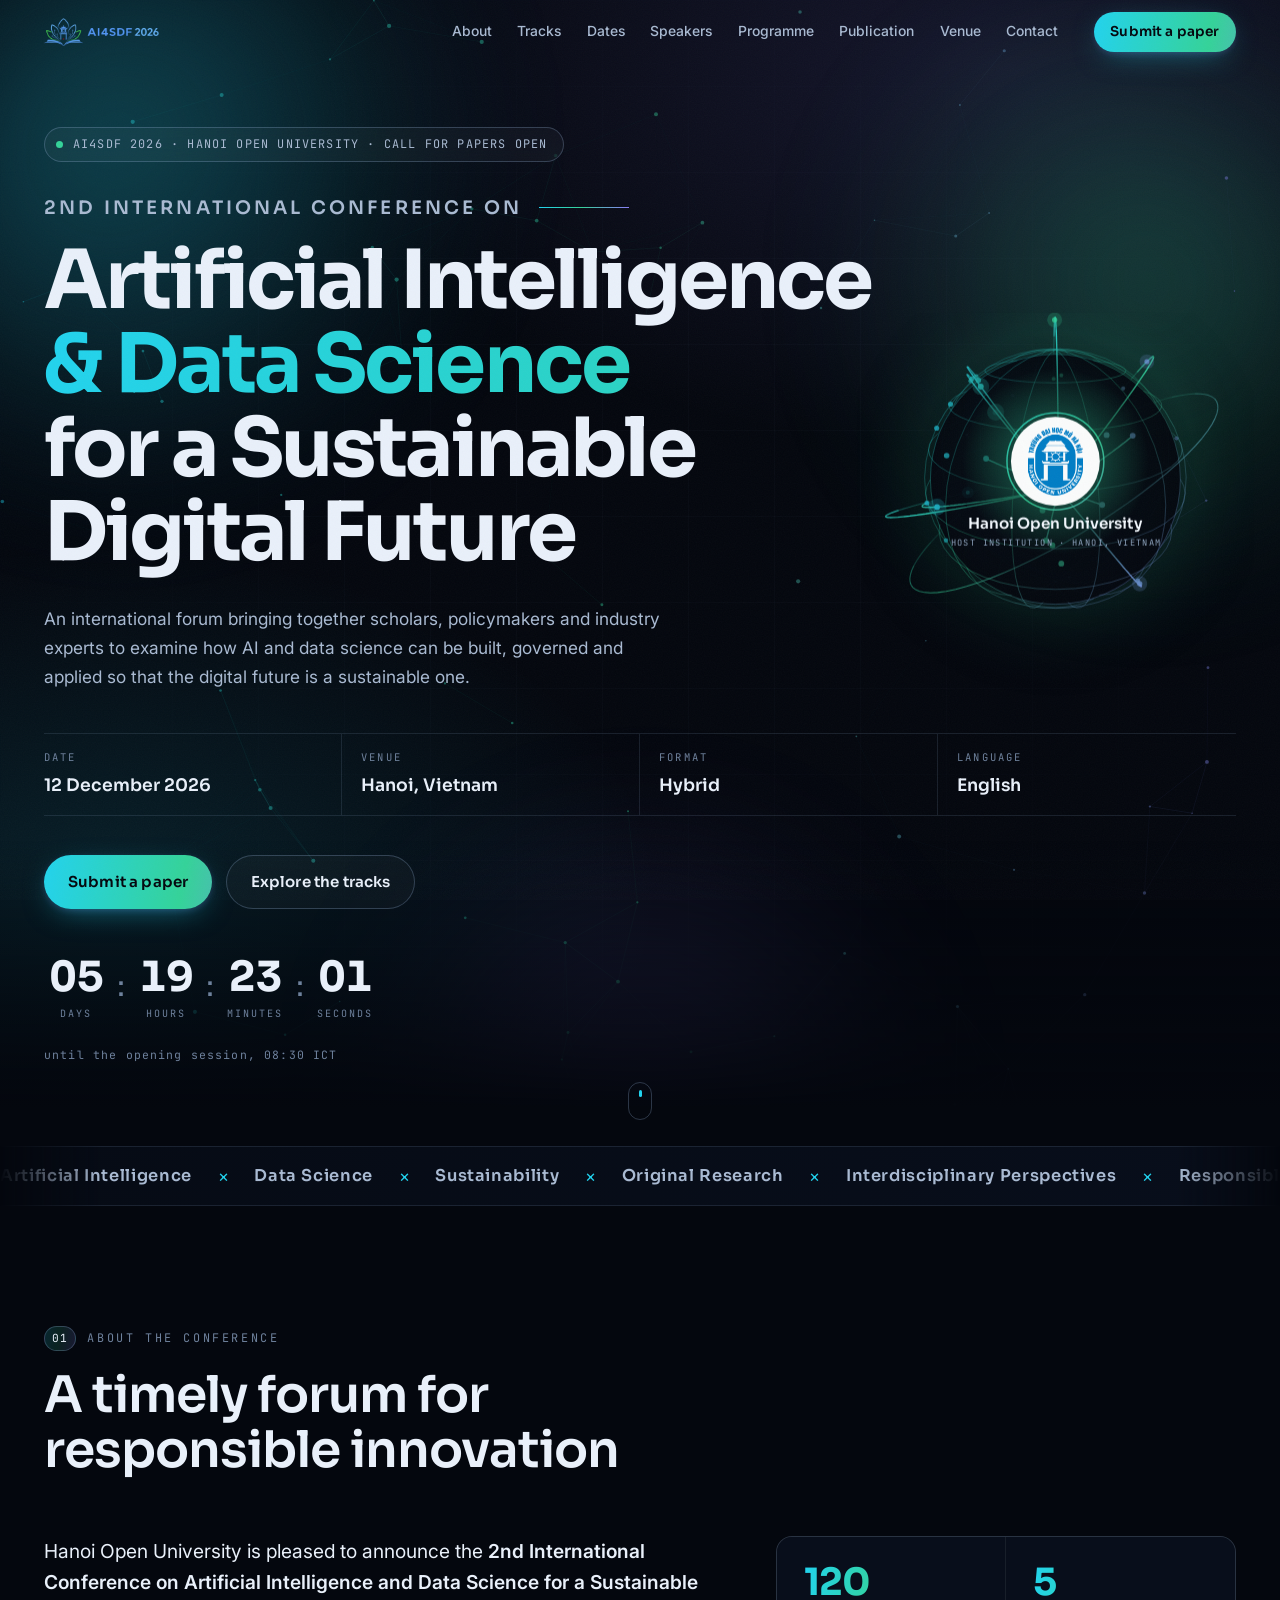
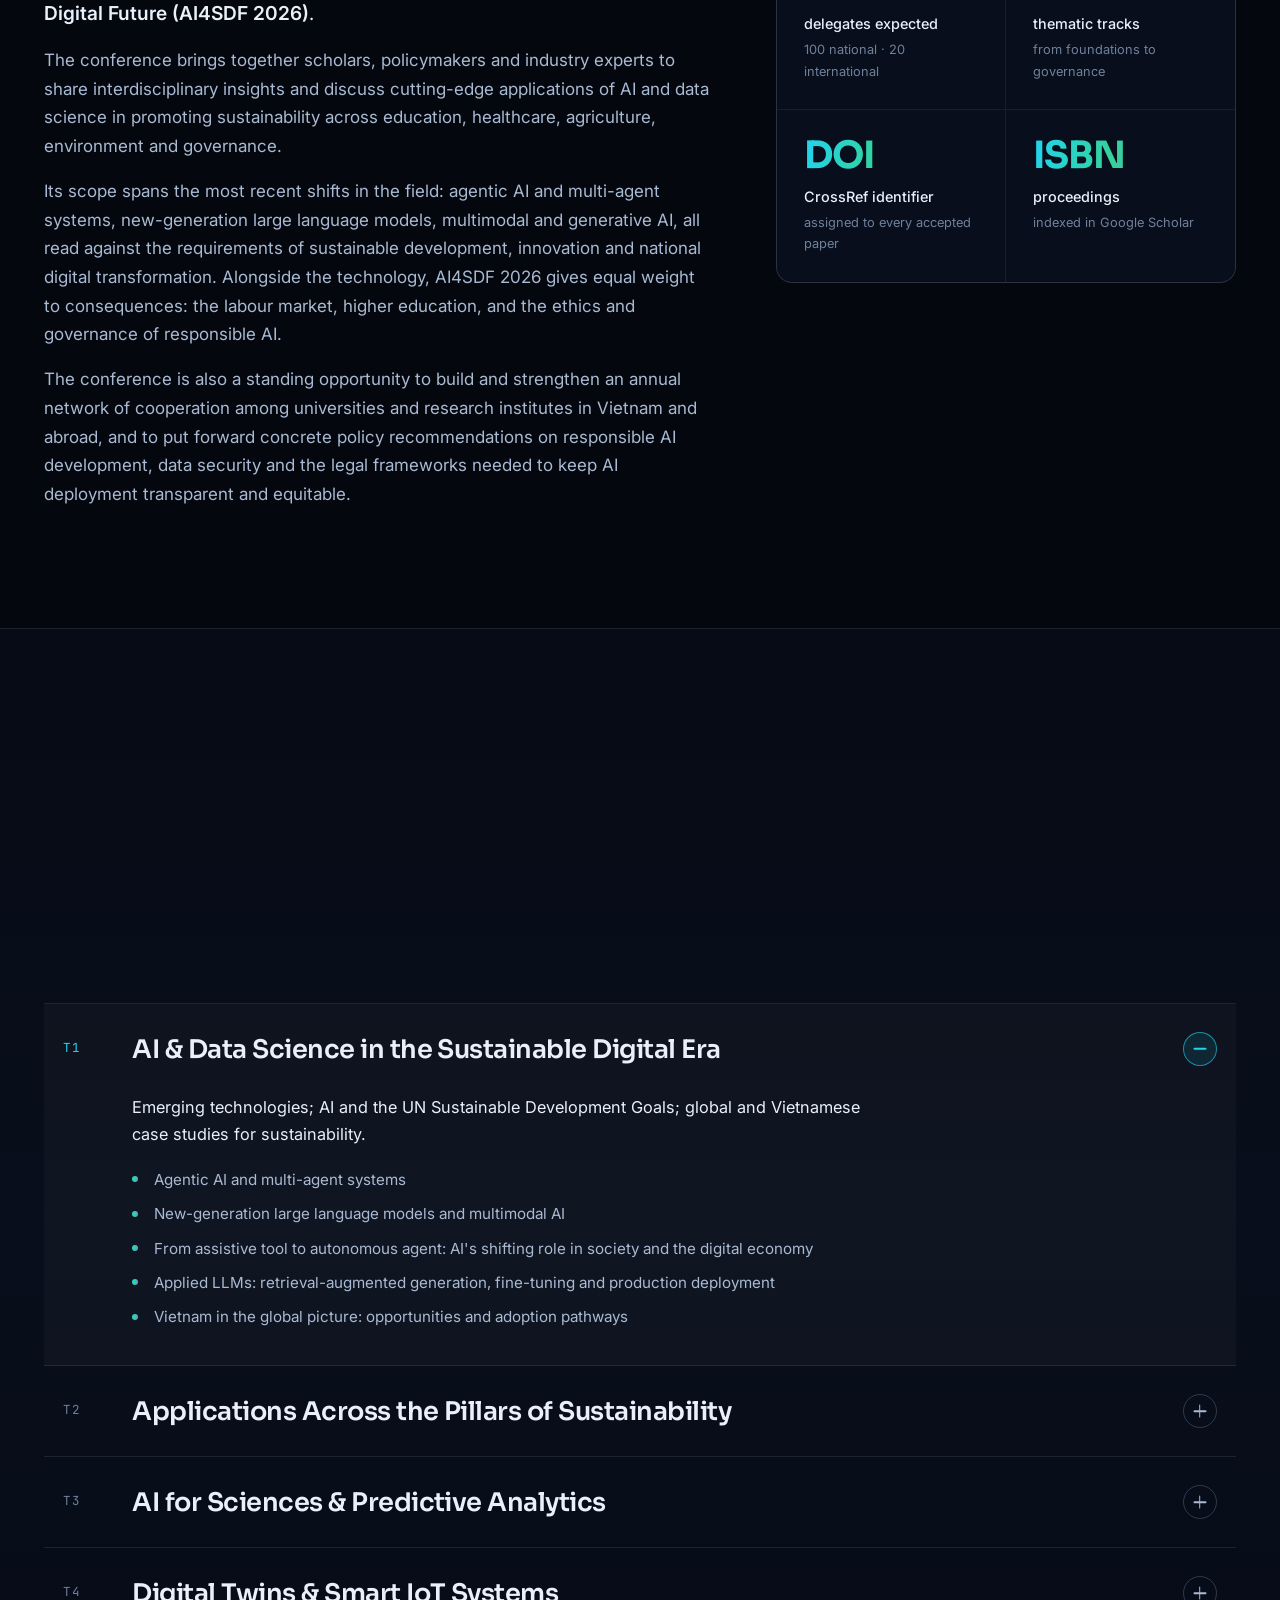
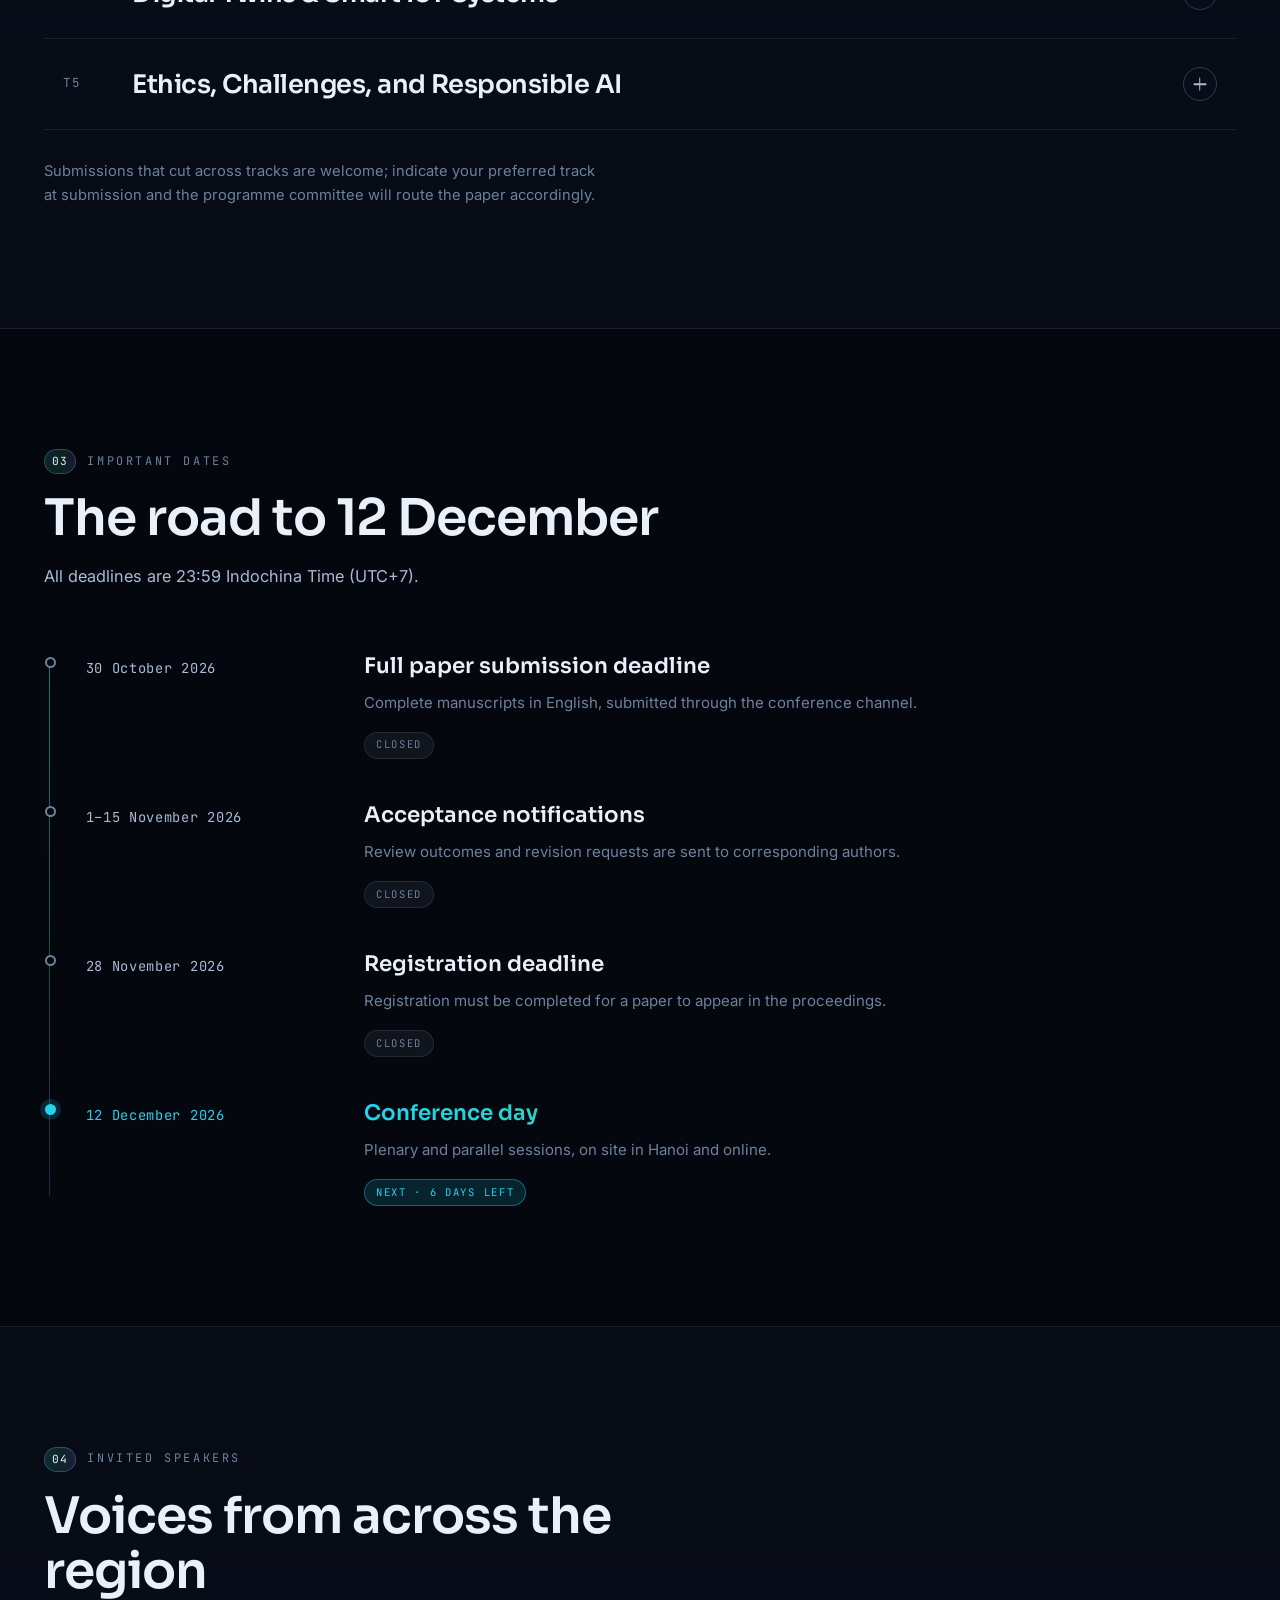
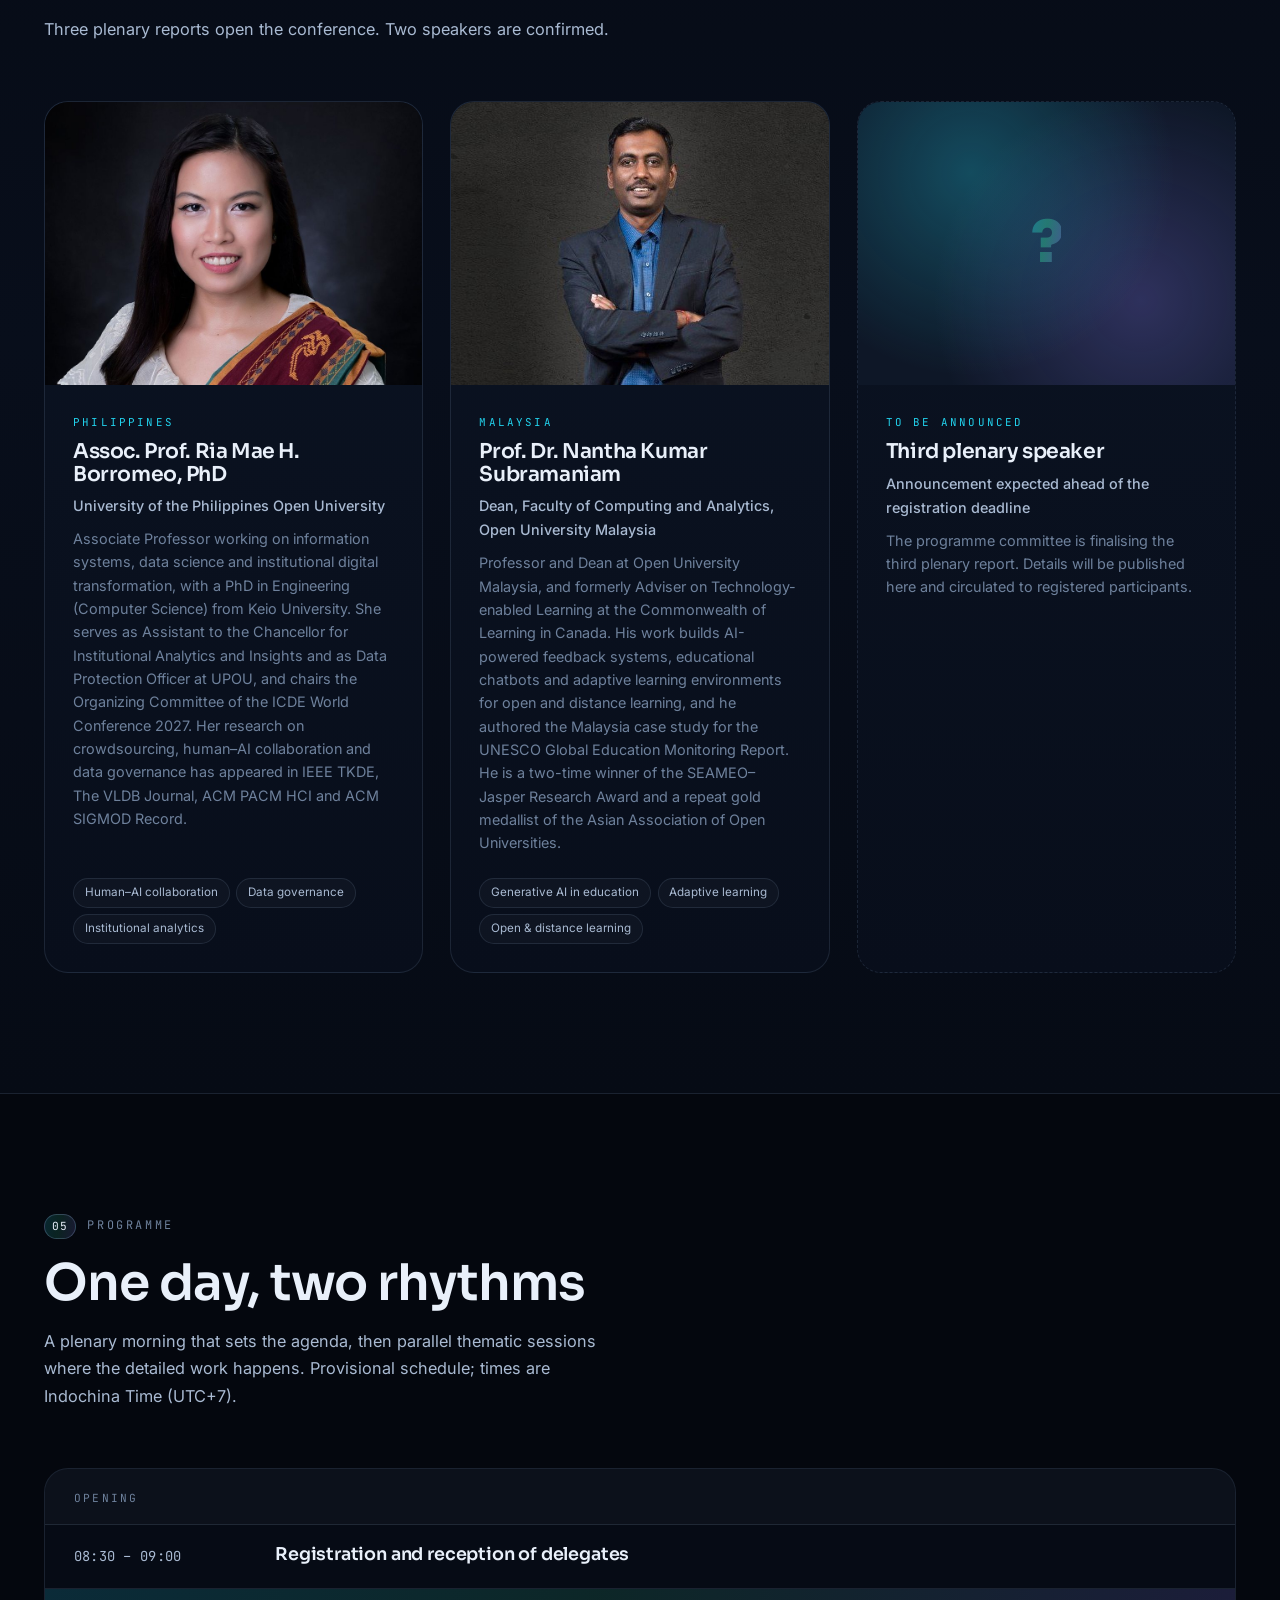
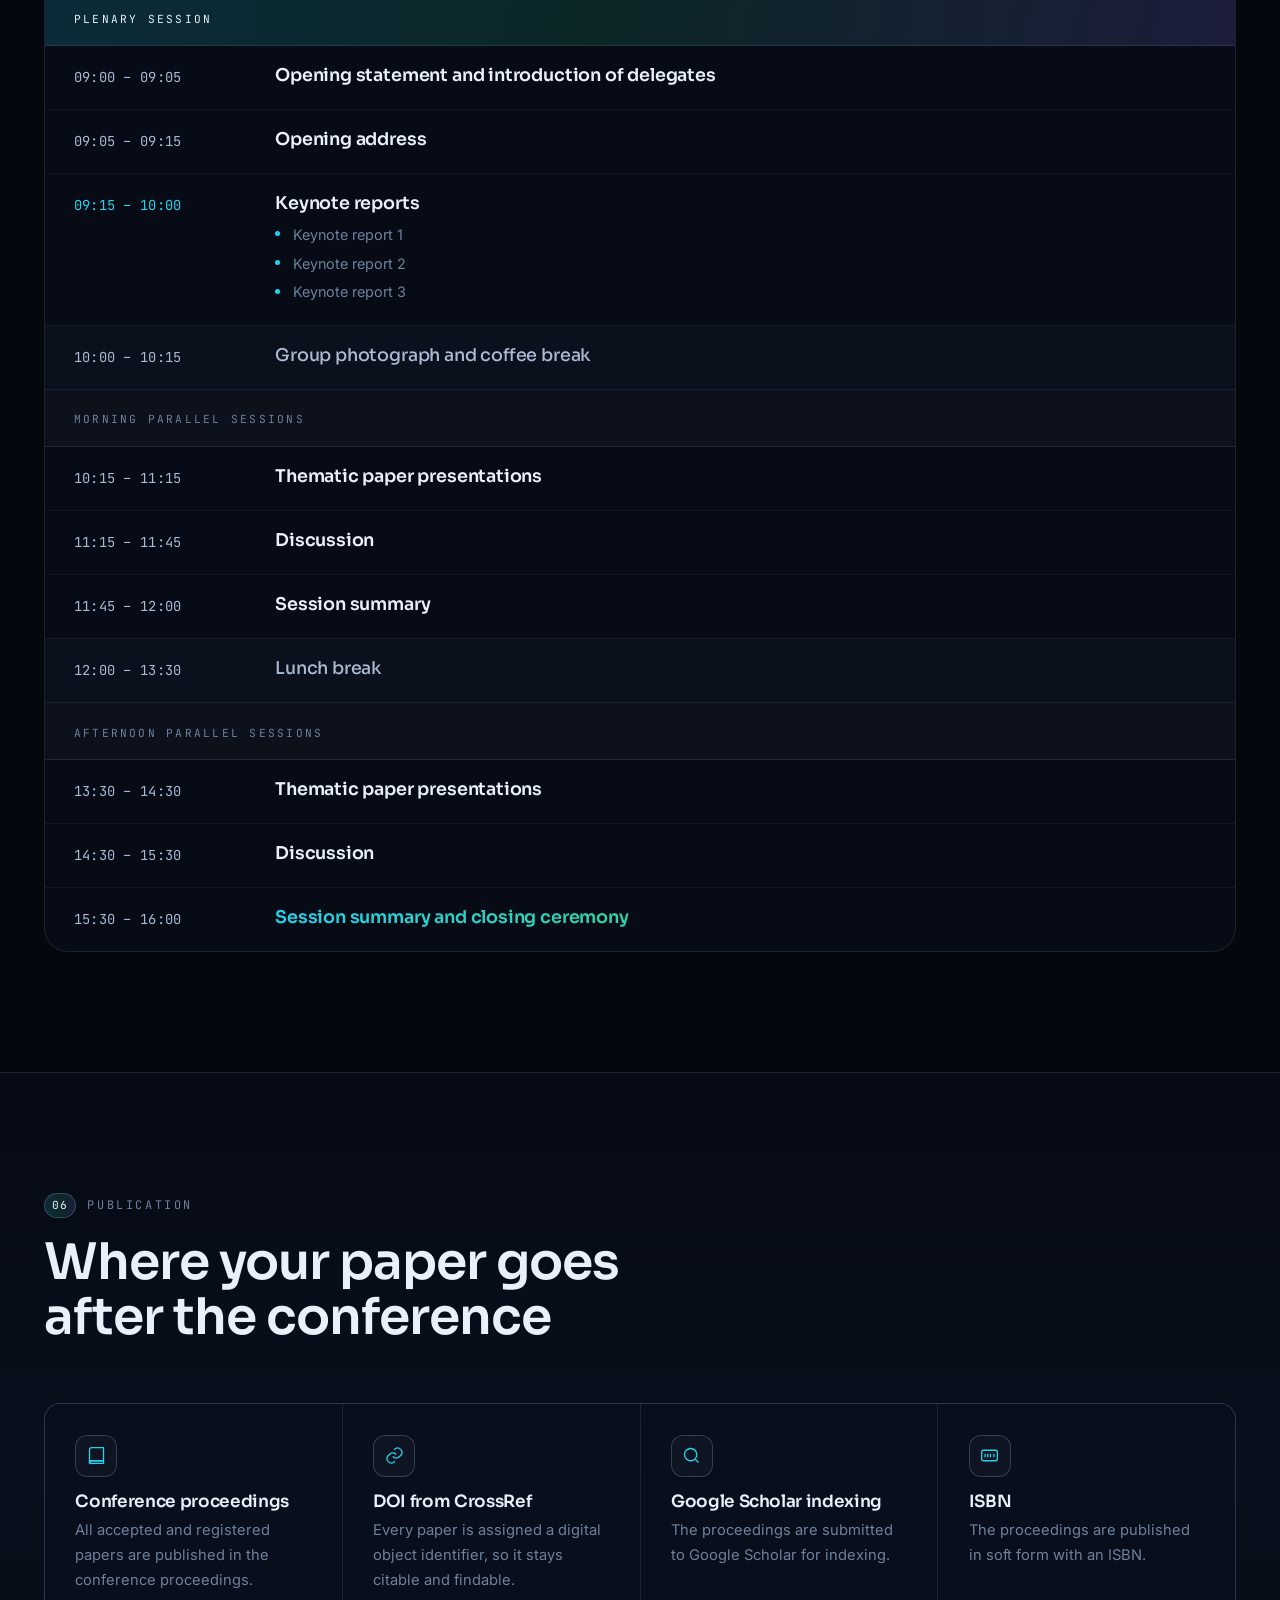
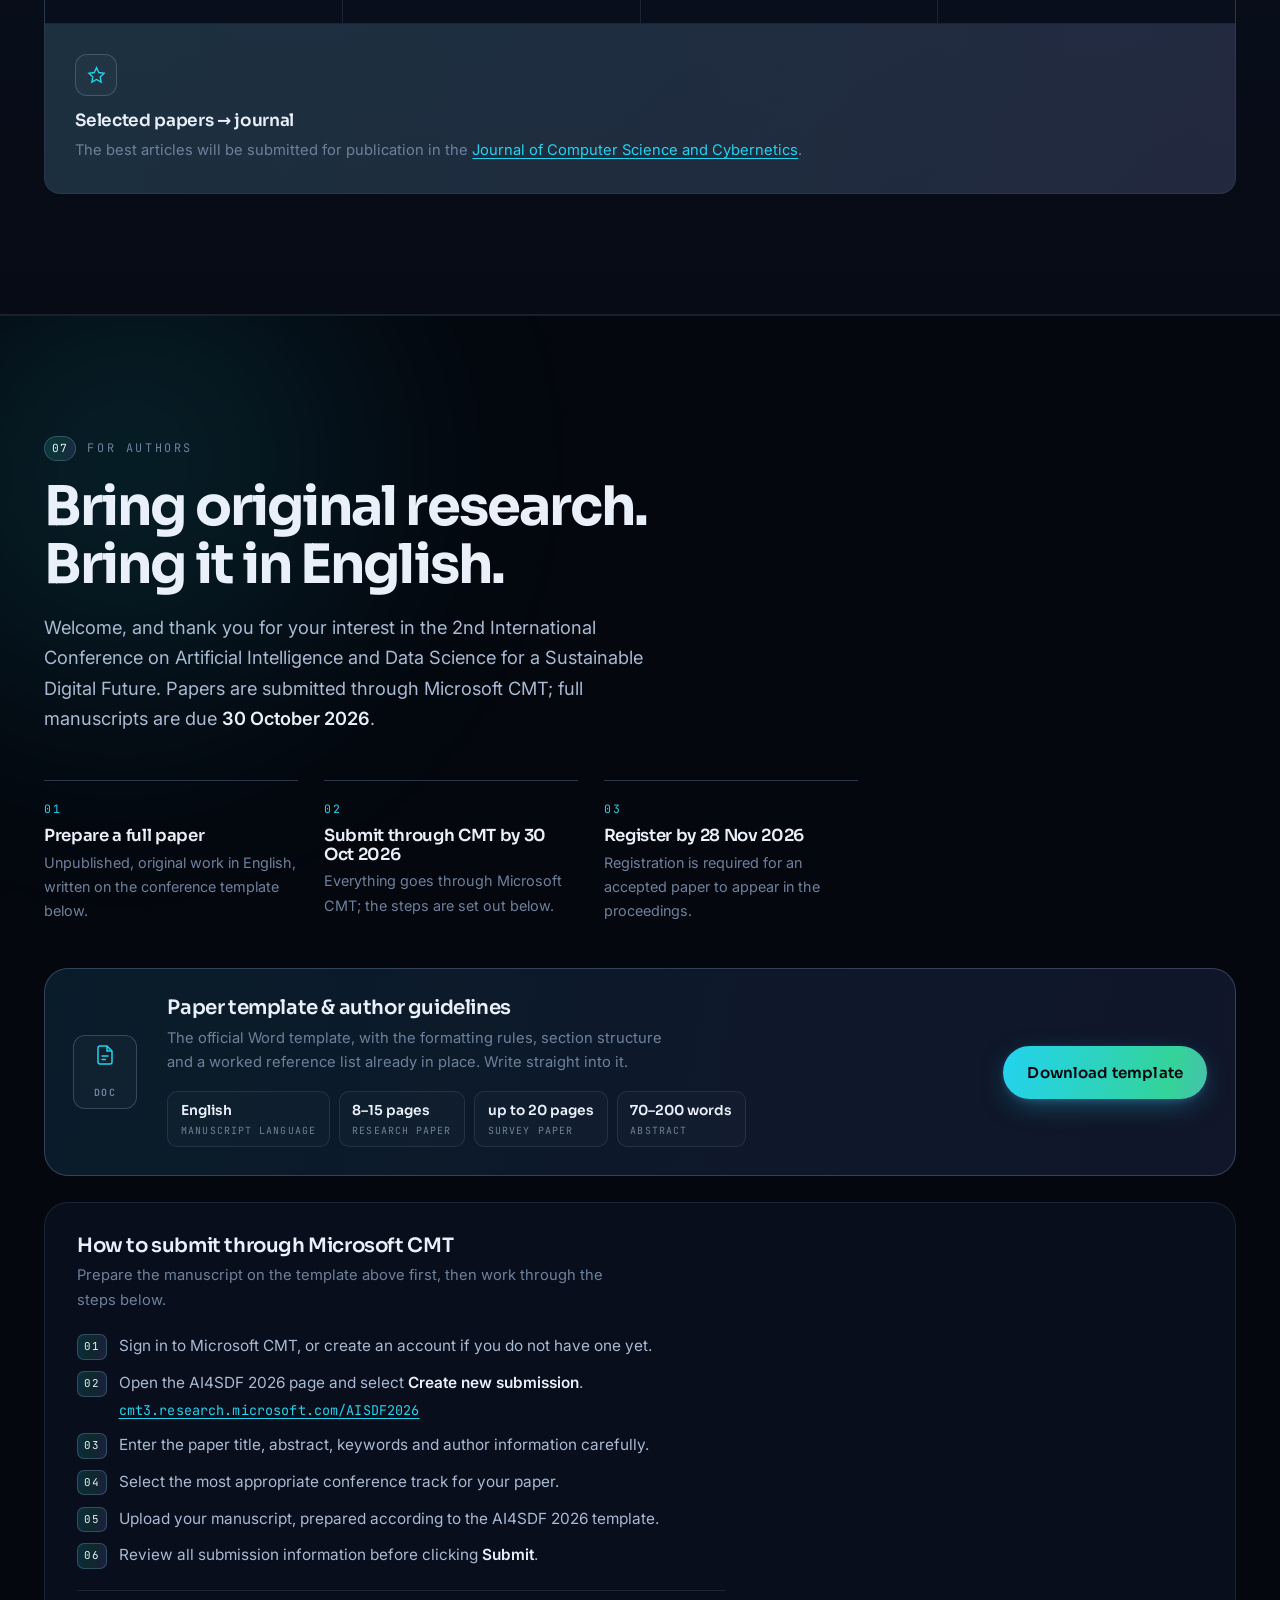
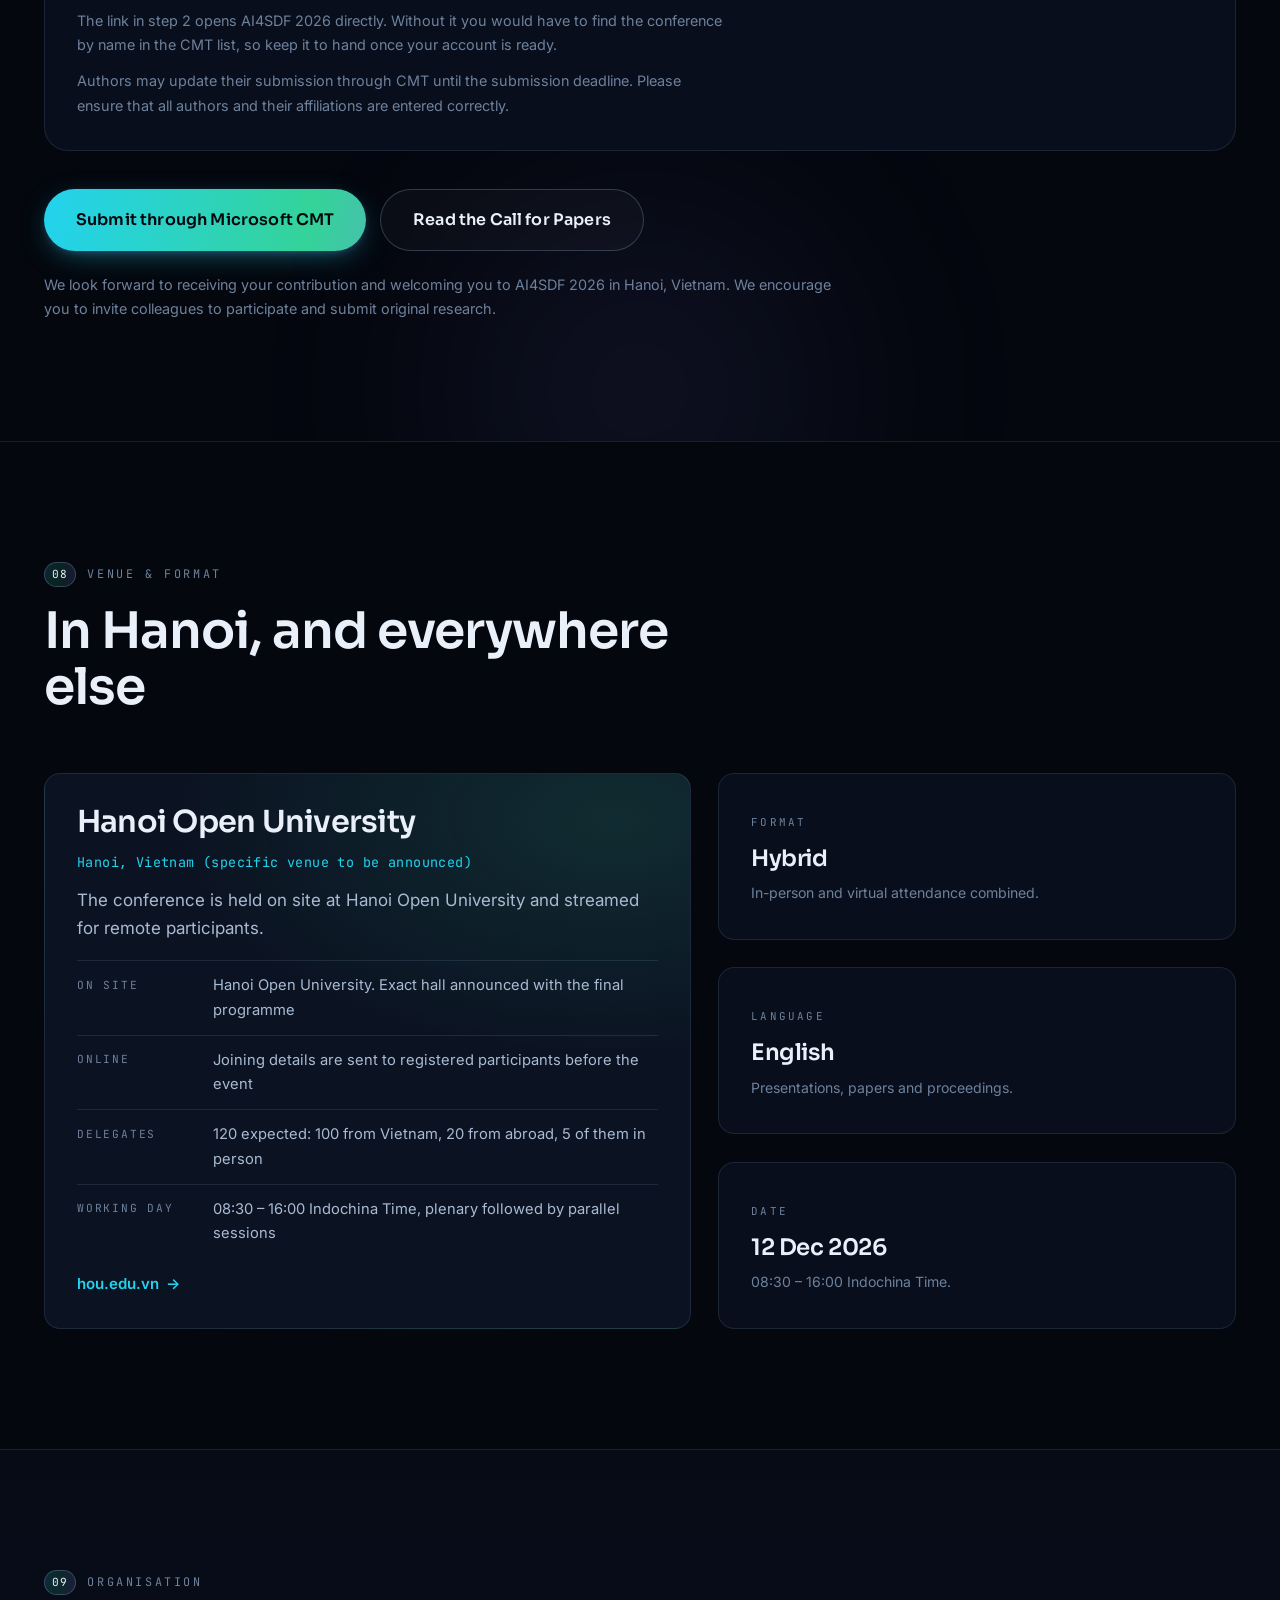
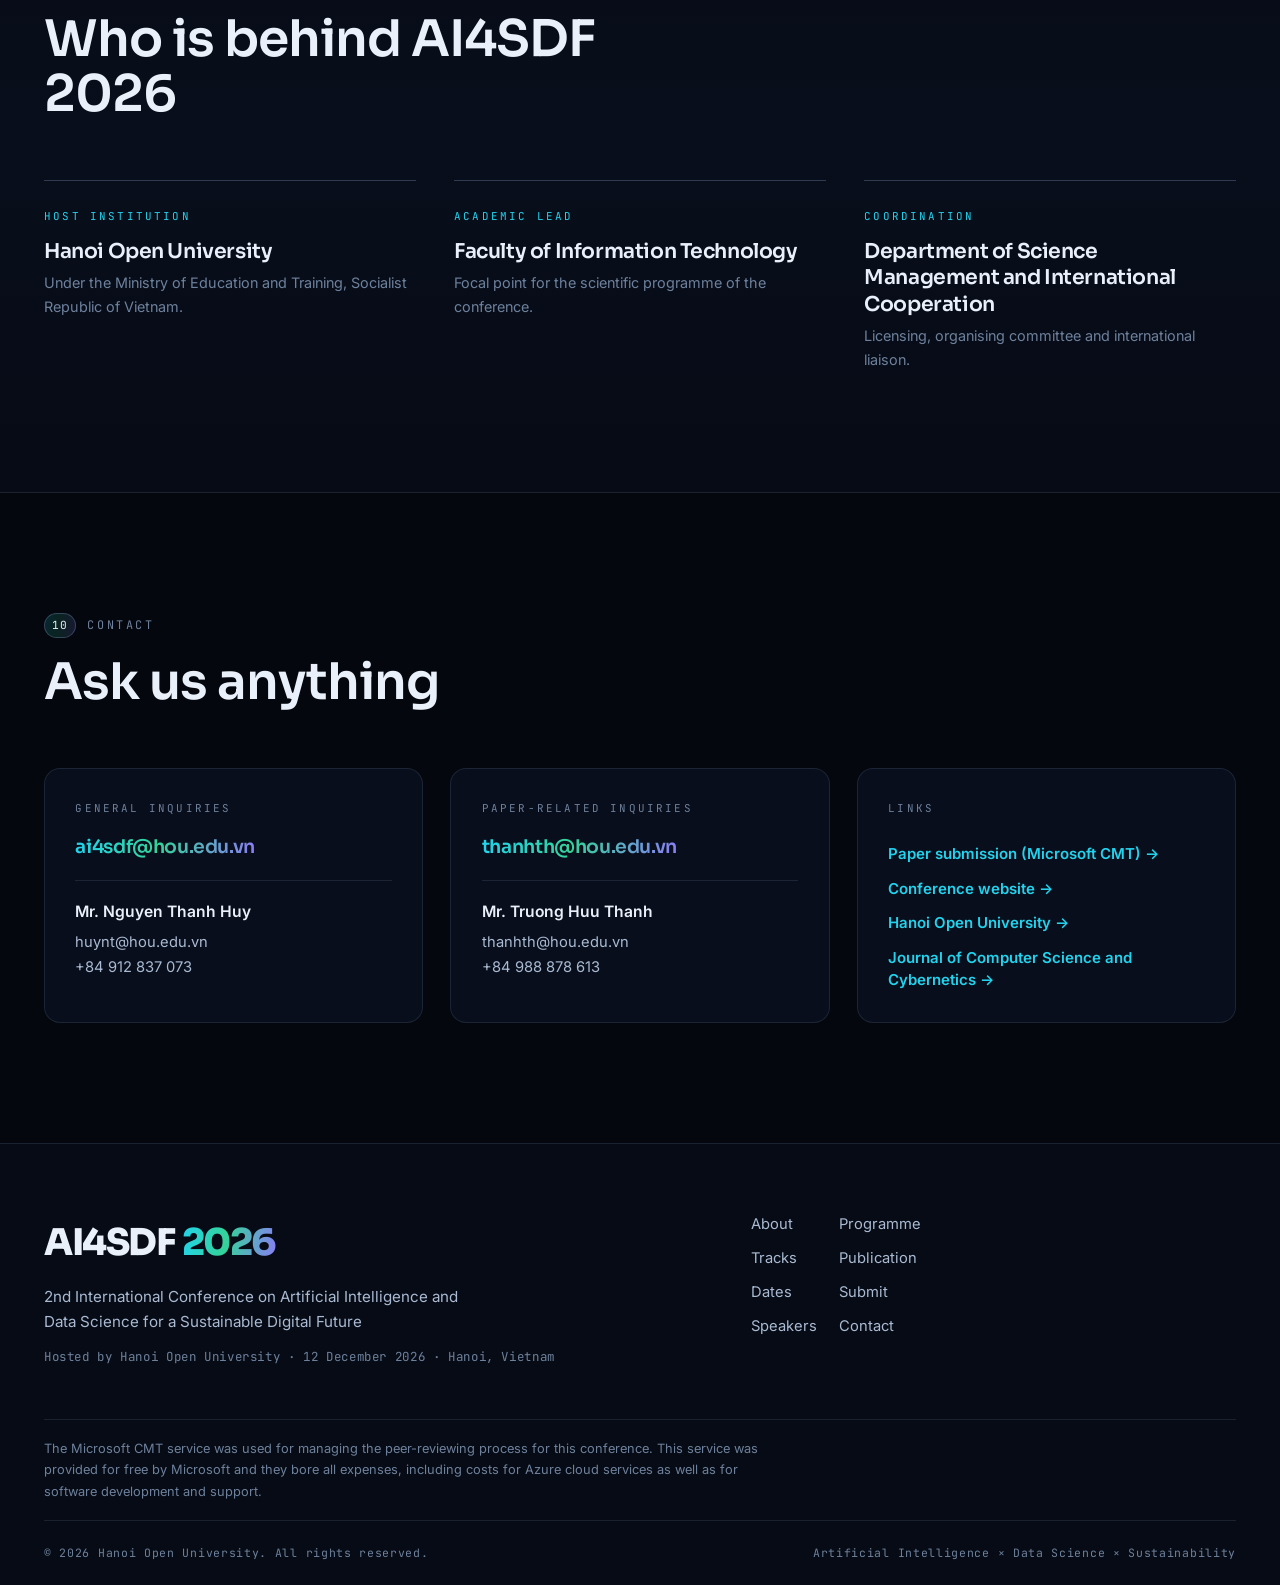
==== commit 5a7f1a67: "Mark the second edition, add the direct CMT link, drop the em dashes Three changes asked for by the " ====
--- a/index.html
+++ b/index.html
@@ -3,14 +3,14 @@
 <head>
 <meta charset="utf-8">
 <meta name="viewport" content="width=device-width, initial-scale=1, viewport-fit=cover">
-<title>AI4SDF 2026 — International Conference on Artificial Intelligence and Data Science for a Sustainable Digital Future</title>
-<meta name="description" content="AI4SDF 2026 — International Conference on Artificial Intelligence and Data Science for a Sustainable Digital Future. Hosted by Hanoi Open University, 12 December 2026. Hybrid, English-language. Call for papers open.">
+<title>AI4SDF 2026: 2nd International Conference on Artificial Intelligence and Data Science for a Sustainable Digital Future</title>
+<meta name="description" content="AI4SDF 2026: 2nd International Conference on Artificial Intelligence and Data Science for a Sustainable Digital Future. Hosted by Hanoi Open University, 12 December 2026. Hybrid, English-language. Call for papers open.">
 <meta name="theme-color" content="#04070E">
 <link rel="canonical" href="https://conf.hou.edu.vn/ai4sdf/">
 
 <meta property="og:type" content="website">
 <meta property="og:site_name" content="AI4SDF 2026">
-<meta property="og:title" content="AI4SDF 2026 — AI and Data Science for a Sustainable Digital Future">
+<meta property="og:title" content="AI4SDF 2026: 2nd International Conference on AI and Data Science">
 <meta property="og:description" content="International conference hosted by Hanoi Open University. 12 December 2026, Hanoi, Vietnam. Hybrid. Call for papers open until 30 October 2026.">
 <meta property="og:url" content="https://conf.hou.edu.vn/ai4sdf/">
 <meta property="og:image" content="https://conf.hou.edu.vn/ai4sdf/assets/img/og-cover.png">
@@ -20,13 +20,13 @@
 <link rel="preconnect" href="https://fonts.googleapis.com">
 <link rel="preconnect" href="https://fonts.gstatic.com" crossorigin>
 <link href="https://fonts.googleapis.com/css2?family=Sora:wght@300;400;600;700;800&family=Inter:wght@400;500;600;700&family=JetBrains+Mono:wght@400;600&display=swap" rel="stylesheet">
-<link rel="stylesheet" href="assets/css/style.css?v=20260828b">
+<link rel="stylesheet" href="assets/css/style.css?v=20260828c">
 
 <script type="application/ld+json">
 {
   "@context": "https://schema.org",
   "@type": "Event",
-  "name": "AI4SDF 2026 — International Conference on Artificial Intelligence and Data Science for a Sustainable Digital Future",
+  "name": "AI4SDF 2026: 2nd International Conference on Artificial Intelligence and Data Science for a Sustainable Digital Future",
   "startDate": "2026-12-12T08:30:00+07:00",
   "endDate": "2026-12-12T16:00:00+07:00",
   "eventStatus": "https://schema.org/EventScheduled",
@@ -100,7 +100,7 @@
     </p>
 
     <h1 class="hero__title" data-reveal>
-      <span class="hero__title-over">International Conference on</span>
+      <span class="hero__title-over">2nd International Conference on</span>
       <span class="hero__title-line">Artificial Intelligence</span>
       <span class="hero__title-line hero__title-line--grad">&amp; Data Science</span>
       <span class="hero__title-line">for a Sustainable</span>
@@ -125,13 +125,13 @@
     </div>
 
     <div class="countdown" id="countdown" data-reveal aria-label="Time remaining until the conference">
-      <div class="countdown__unit"><b data-cd="d">—</b><i>days</i></div>
+      <div class="countdown__unit"><b data-cd="d">00</b><i>days</i></div>
       <div class="countdown__sep">:</div>
-      <div class="countdown__unit"><b data-cd="h">—</b><i>hours</i></div>
+      <div class="countdown__unit"><b data-cd="h">00</b><i>hours</i></div>
       <div class="countdown__sep">:</div>
-      <div class="countdown__unit"><b data-cd="m">—</b><i>minutes</i></div>
+      <div class="countdown__unit"><b data-cd="m">00</b><i>minutes</i></div>
       <div class="countdown__sep">:</div>
-      <div class="countdown__unit"><b data-cd="s">—</b><i>seconds</i></div>
+      <div class="countdown__unit"><b data-cd="s">00</b><i>seconds</i></div>
       <p class="countdown__note">until the opening session, 08:30 ICT</p>
     </div>
     </div><!-- /.hero__copy -->
@@ -163,7 +163,7 @@
     <div class="about">
       <div class="about__copy" data-reveal>
         <p class="lead">
-          Hanoi Open University is pleased to announce the <strong>International Conference on Artificial
+          Hanoi Open University is pleased to announce the <strong>2nd International Conference on Artificial
           Intelligence and Data Science for a Sustainable Digital Future (AI4SDF&nbsp;2026)</strong>.
         </p>
         <p>
@@ -172,8 +172,8 @@
           across education, healthcare, agriculture, environment and governance.
         </p>
         <p>
-          Its scope spans the most recent shifts in the field — agentic AI and multi-agent systems, new-generation
-          large language models, multimodal and generative AI — read against the requirements of sustainable
+          Its scope spans the most recent shifts in the field: agentic AI and multi-agent systems, new-generation
+          large language models, multimodal and generative AI, all read against the requirements of sustainable
           development, innovation and national digital transformation. Alongside the technology, AI4SDF 2026 gives
           equal weight to consequences: the labour market, higher education, and the ethics and governance of
           responsible AI.
@@ -331,7 +331,7 @@
     </div>
 
     <p class="tracks__note" data-reveal>
-      Submissions that cut across tracks are welcome — indicate your preferred track at submission and the
+      Submissions that cut across tracks are welcome; indicate your preferred track at submission and the
       programme committee will route the paper accordingly.
     </p>
   </div>
@@ -356,7 +356,7 @@
       </li>
       <li class="tl" data-date="2026-11-15T23:59:00+07:00" data-reveal>
         <span class="tl__node" aria-hidden="true"></span>
-        <span class="tl__date">1 – 15 November 2026</span>
+        <span class="tl__date">1–15 November 2026</span>
         <span class="tl__title">Acceptance notifications</span>
         <span class="tl__desc">Review outcomes and revision requests are sent to corresponding authors.</span>
         <span class="tl__badge"></span>
@@ -421,7 +421,7 @@
         <div class="speaker__body">
           <p class="speaker__flag">Malaysia</p>
           <h3 class="speaker__name">Prof. Dr. Nantha Kumar Subramaniam</h3>
-          <p class="speaker__role">Dean, Faculty of Computing and Analytics — Open University Malaysia</p>
+          <p class="speaker__role">Dean, Faculty of Computing and Analytics, Open University Malaysia</p>
           <p class="speaker__bio">
             Professor and Dean at Open University Malaysia, and formerly Adviser on Technology-enabled Learning
             at the Commonwealth of Learning in Canada. His work builds AI-powered feedback systems, educational
@@ -502,7 +502,7 @@
       </div>
 
       <div class="prog__block">
-        <p class="prog__phase"><span>Parallel sessions — morning</span></p>
+        <p class="prog__phase"><span>Morning parallel sessions</span></p>
         <div class="prog__row">
           <time class="prog__time">10:15 – 11:15</time>
           <div class="prog__what"><h3>Thematic paper presentations</h3></div>
@@ -522,7 +522,7 @@
       </div>
 
       <div class="prog__block">
-        <p class="prog__phase"><span>Parallel sessions — afternoon</span></p>
+        <p class="prog__phase"><span>Afternoon parallel sessions</span></p>
         <div class="prog__row">
           <time class="prog__time">13:30 – 14:30</time>
           <div class="prog__what"><h3>Thematic paper presentations</h3></div>
@@ -622,7 +622,7 @@
         <div class="cta__item">
           <span class="cta__k">02</span>
           <h3>Submit through CMT by 30 Oct 2026</h3>
-          <p>Everything goes through Microsoft CMT — the five steps are set out below.</p>
+          <p>Everything goes through Microsoft CMT; the steps are set out below.</p>
         </div>
         <div class="cta__item">
           <span class="cta__k">03</span>
@@ -646,13 +646,13 @@
           <h3>Paper template &amp; author guidelines</h3>
           <p>
             The official Word template, with the formatting rules, section structure and a worked
-            reference list already in place — write straight into it.
+            reference list already in place. Write straight into it.
           </p>
           <ul class="tmpl__specs">
             <li><b>English</b><span>manuscript language</span></li>
-            <li><b>8 – 15 pages</b><span>research paper</span></li>
+            <li><b>8–15 pages</b><span>research paper</span></li>
             <li><b>up to 20 pages</b><span>survey paper</span></li>
-            <li><b>70 – 200 words</b><span>abstract</span></li>
+            <li><b>70–200 words</b><span>abstract</span></li>
           </ul>
         </div>
 
@@ -665,16 +665,27 @@
       <div class="cmt" data-reveal>
         <div class="cmt__head">
           <h3>How to submit through Microsoft CMT</h3>
-          <p>Prepare the manuscript on the template above first, then work through these five steps.</p>
+          <p>Prepare the manuscript on the template above first, then work through the steps below.</p>
         </div>
         <ol class="cmt__steps">
-          <li>Sign in to Microsoft CMT and select <strong>Create new submission</strong>.</li>
+          <li>
+            Sign in to Microsoft CMT, or create an account if you do not have one yet.
+          </li>
+          <li>
+            Open the AI4SDF 2026 page and select <strong>Create new submission</strong>.
+            <a class="cmt__link" href="https://cmt3.research.microsoft.com/AISDF2026"
+               target="_blank" rel="noopener">cmt3.research.microsoft.com/AISDF2026</a>
+          </li>
           <li>Enter the paper title, abstract, keywords and author information carefully.</li>
           <li>Select the most appropriate conference track for your paper.</li>
           <li>Upload your manuscript, prepared according to the AI4SDF 2026 template.</li>
           <li>Review all submission information before clicking <strong>Submit</strong>.</li>
         </ol>
         <p class="cmt__note">
+          The link in step 2 opens AI4SDF 2026 directly. Without it you would have to find the
+          conference by name in the CMT list, so keep it to hand once your account is ready.
+        </p>
+        <p class="cmt__note cmt__note--tight">
           Authors may update their submission through CMT until the submission deadline. Please
           ensure that all authors and their affiliations are entered correctly.
         </p>
@@ -705,14 +716,14 @@
     <div class="venue">
       <div class="venue__card venue__card--main" data-reveal>
         <h3>Hanoi Open University</h3>
-        <p class="venue__addr">Hanoi, Vietnam — specific venue to be announced</p>
+        <p class="venue__addr">Hanoi, Vietnam (specific venue to be announced)</p>
         <p>
           The conference is held on site at Hanoi Open University and streamed for remote participants.
         </p>
         <dl class="venue__list">
-          <div><dt>On site</dt><dd>Hanoi Open University — exact hall announced with the final programme</dd></div>
+          <div><dt>On site</dt><dd>Hanoi Open University. Exact hall announced with the final programme</dd></div>
           <div><dt>Online</dt><dd>Joining details are sent to registered participants before the event</dd></div>
-          <div><dt>Delegates</dt><dd>120 expected — 100 from Vietnam, 20 from abroad (5 attending in person)</dd></div>
+          <div><dt>Delegates</dt><dd>120 expected: 100 from Vietnam, 20 from abroad, 5 of them in person</dd></div>
           <div><dt>Working day</dt><dd>08:30 – 16:00 Indochina Time, plenary followed by parallel sessions</dd></div>
         </dl>
         <a class="link-arrow" href="https://hou.edu.vn" target="_blank" rel="noopener">hou.edu.vn</a>
@@ -813,7 +824,7 @@
     <div class="footer__brand">
       <p class="footer__acr">AI4SDF <span>2026</span></p>
       <p class="footer__full">
-        International Conference on Artificial Intelligence and Data Science
+        2nd International Conference on Artificial Intelligence and Data Science
         for a Sustainable Digital Future
       </p>
       <p class="footer__host">Hosted by Hanoi Open University · 12 December 2026 · Hanoi, Vietnam</p>
@@ -837,6 +848,6 @@
   </div>
 </footer>
 
-<script src="assets/js/main.js?v=20260828b" defer></script>
+<script src="assets/js/main.js?v=20260828c" defer></script>
 </body>
 </html>
--- a/assets/css/style.css
+++ b/assets/css/style.css
@@ -605,10 +605,18 @@
   font-family:var(--f-mono);font-size:.68rem;letter-spacing:.04em;color:var(--tx);
 }
 .cmt__steps strong{color:var(--tx);font-weight:600}
+.cmt__link{
+  display:block;margin-top:.3rem;
+  font-family:var(--f-mono);font-size:.84rem;letter-spacing:.01em;color:var(--cyan);
+  text-decoration:underline;text-underline-offset:3px;text-decoration-thickness:1px;
+  word-break:break-word;transition:color .25s var(--ease);
+}
+.cmt__link:hover{color:var(--emerald)}
 .cmt__note{
   margin-top:1.35rem;padding-top:1.1rem;border-top:1px solid var(--line);
   font-size:.9rem;color:var(--tx-3);max-width:72ch;
 }
+.cmt__note--tight{margin-top:.75rem;padding-top:0;border-top:0}
 
 .cta--tail{margin-top:clamp(1.8rem,3.4vw,2.4rem)}
 .cta--tail .cta__actions{margin-top:0}
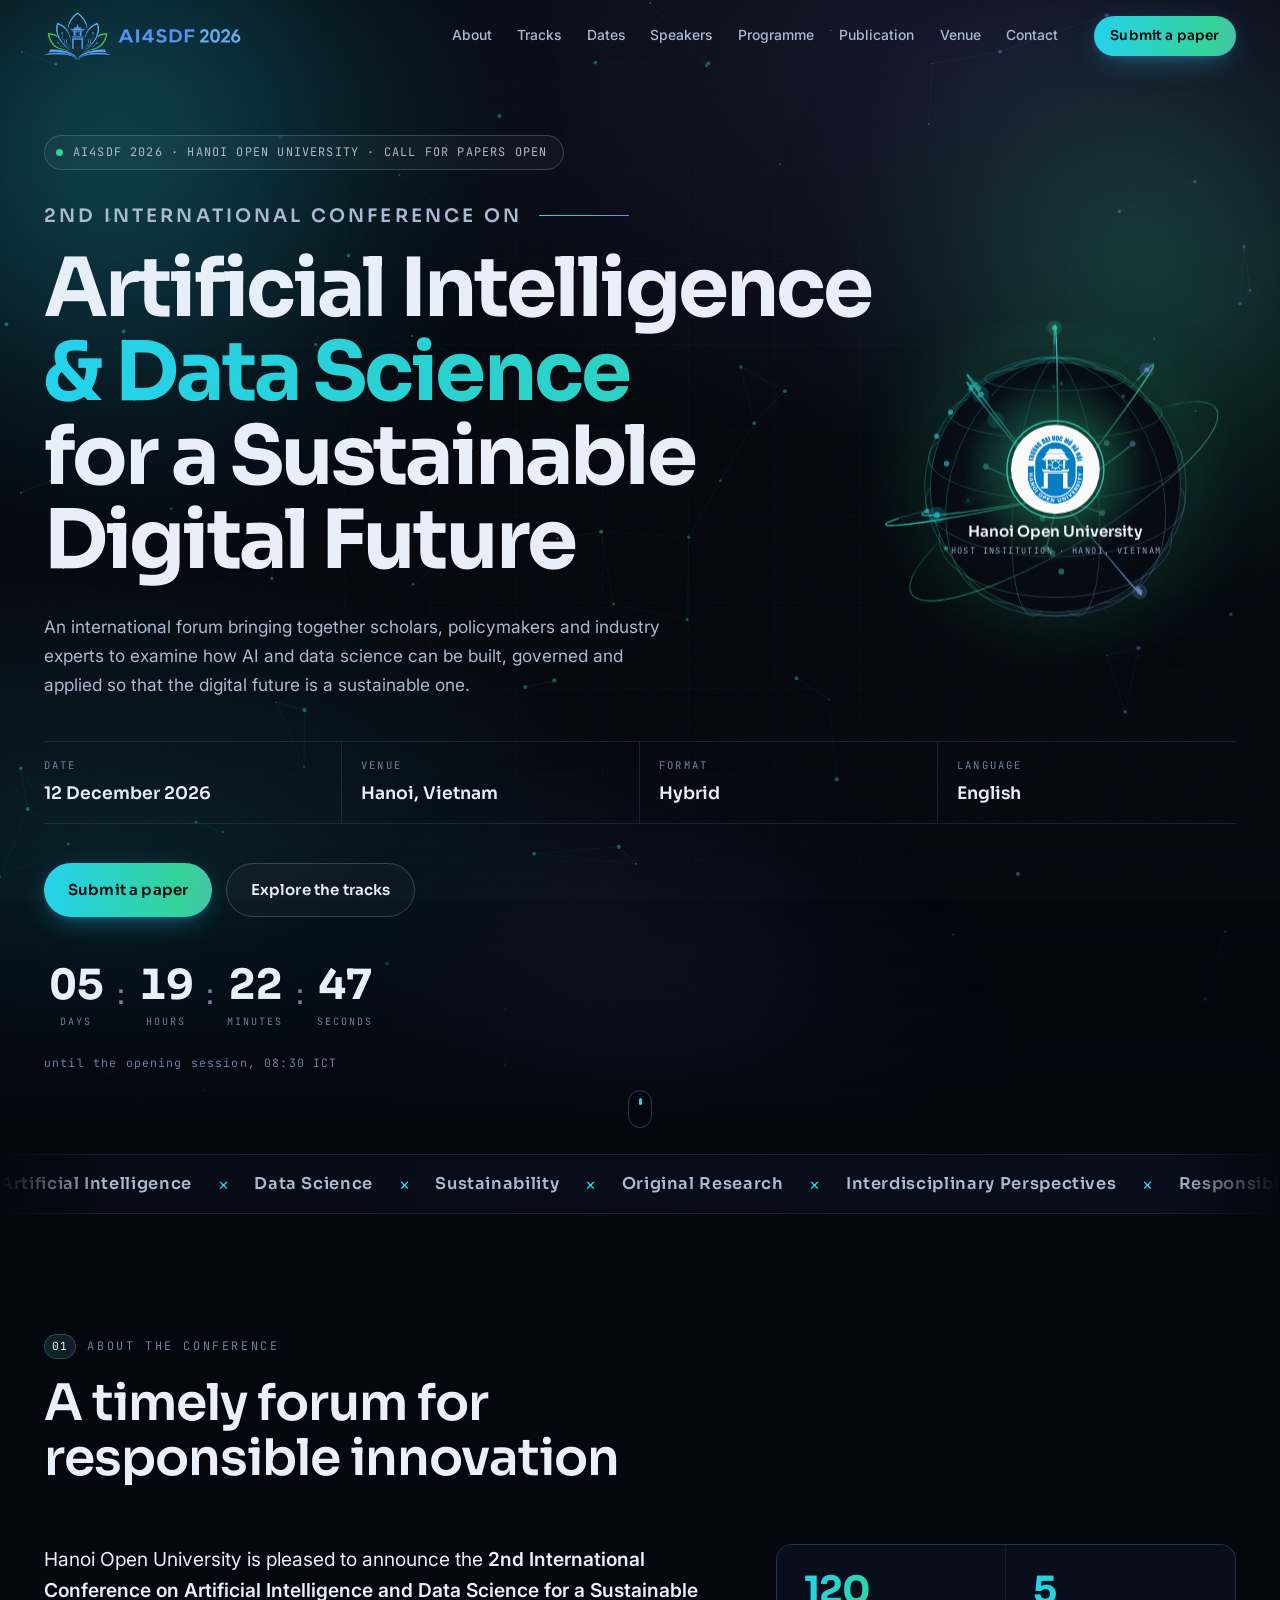
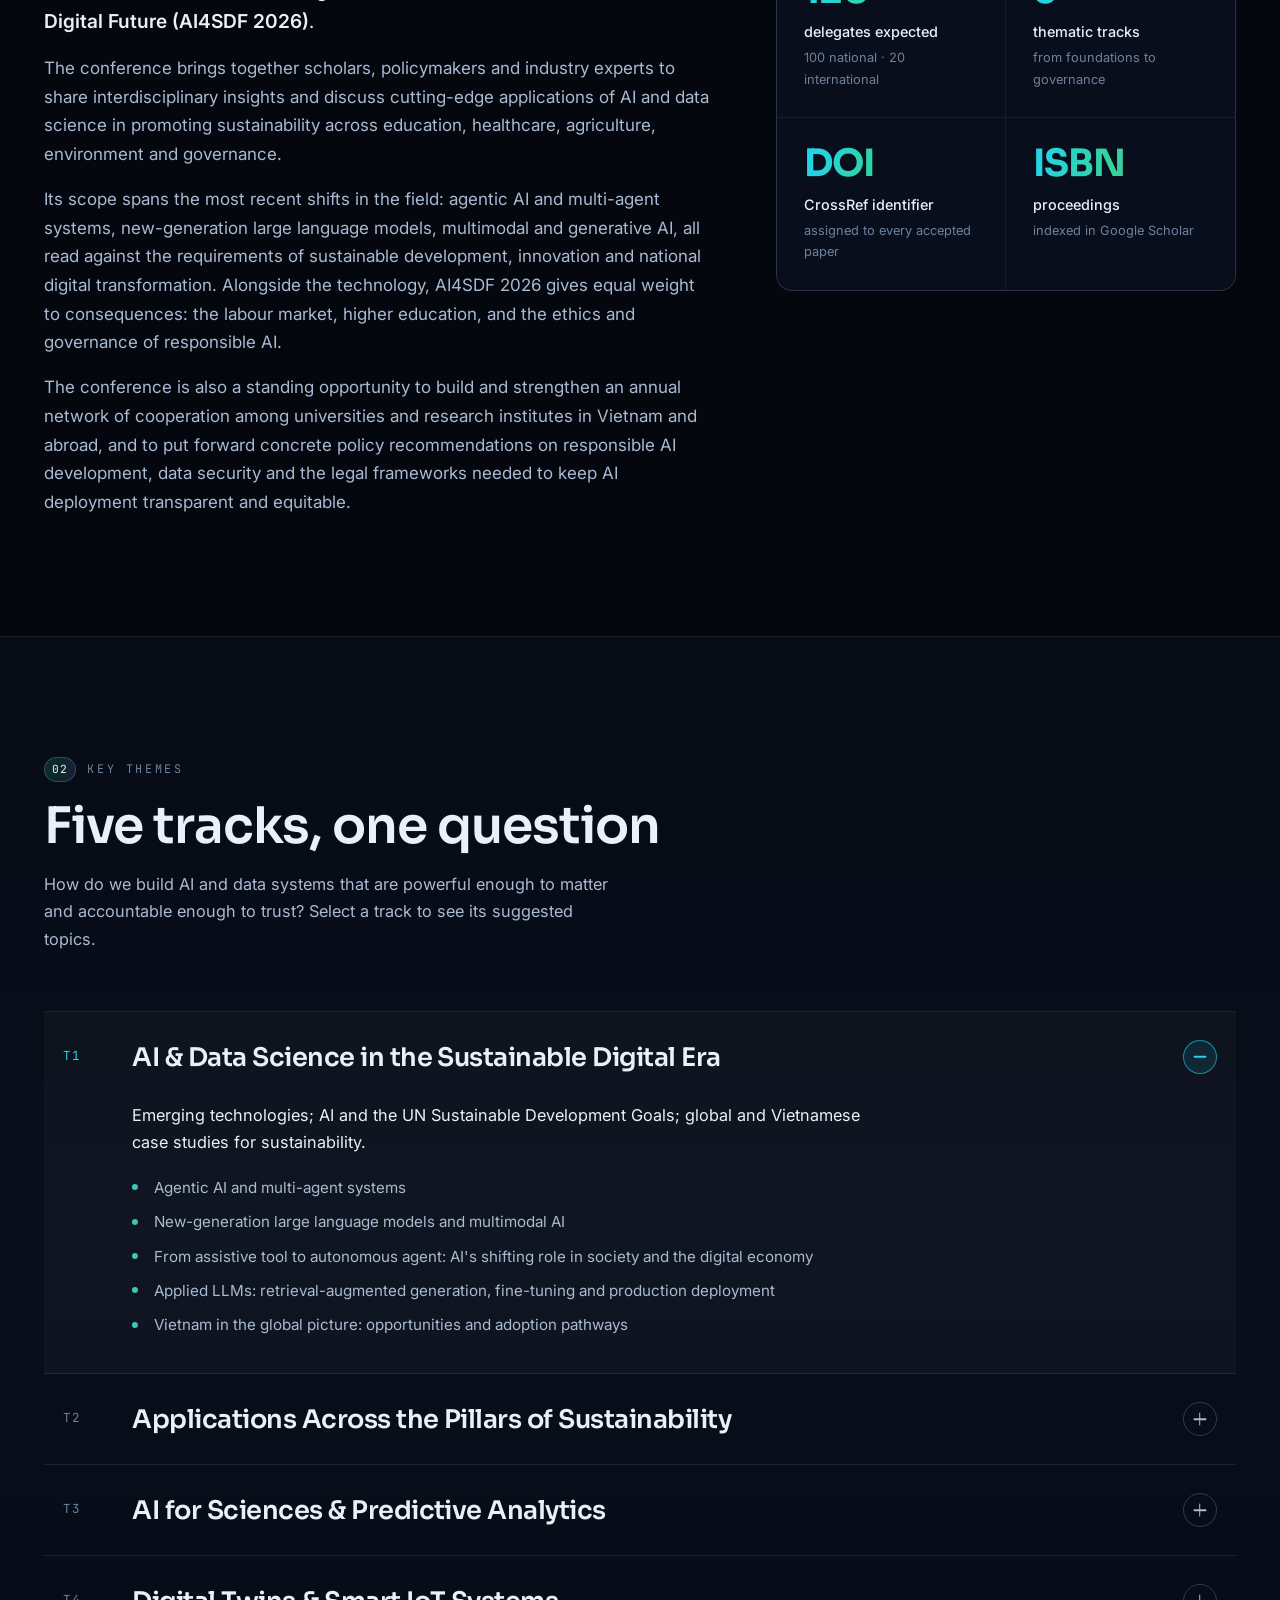
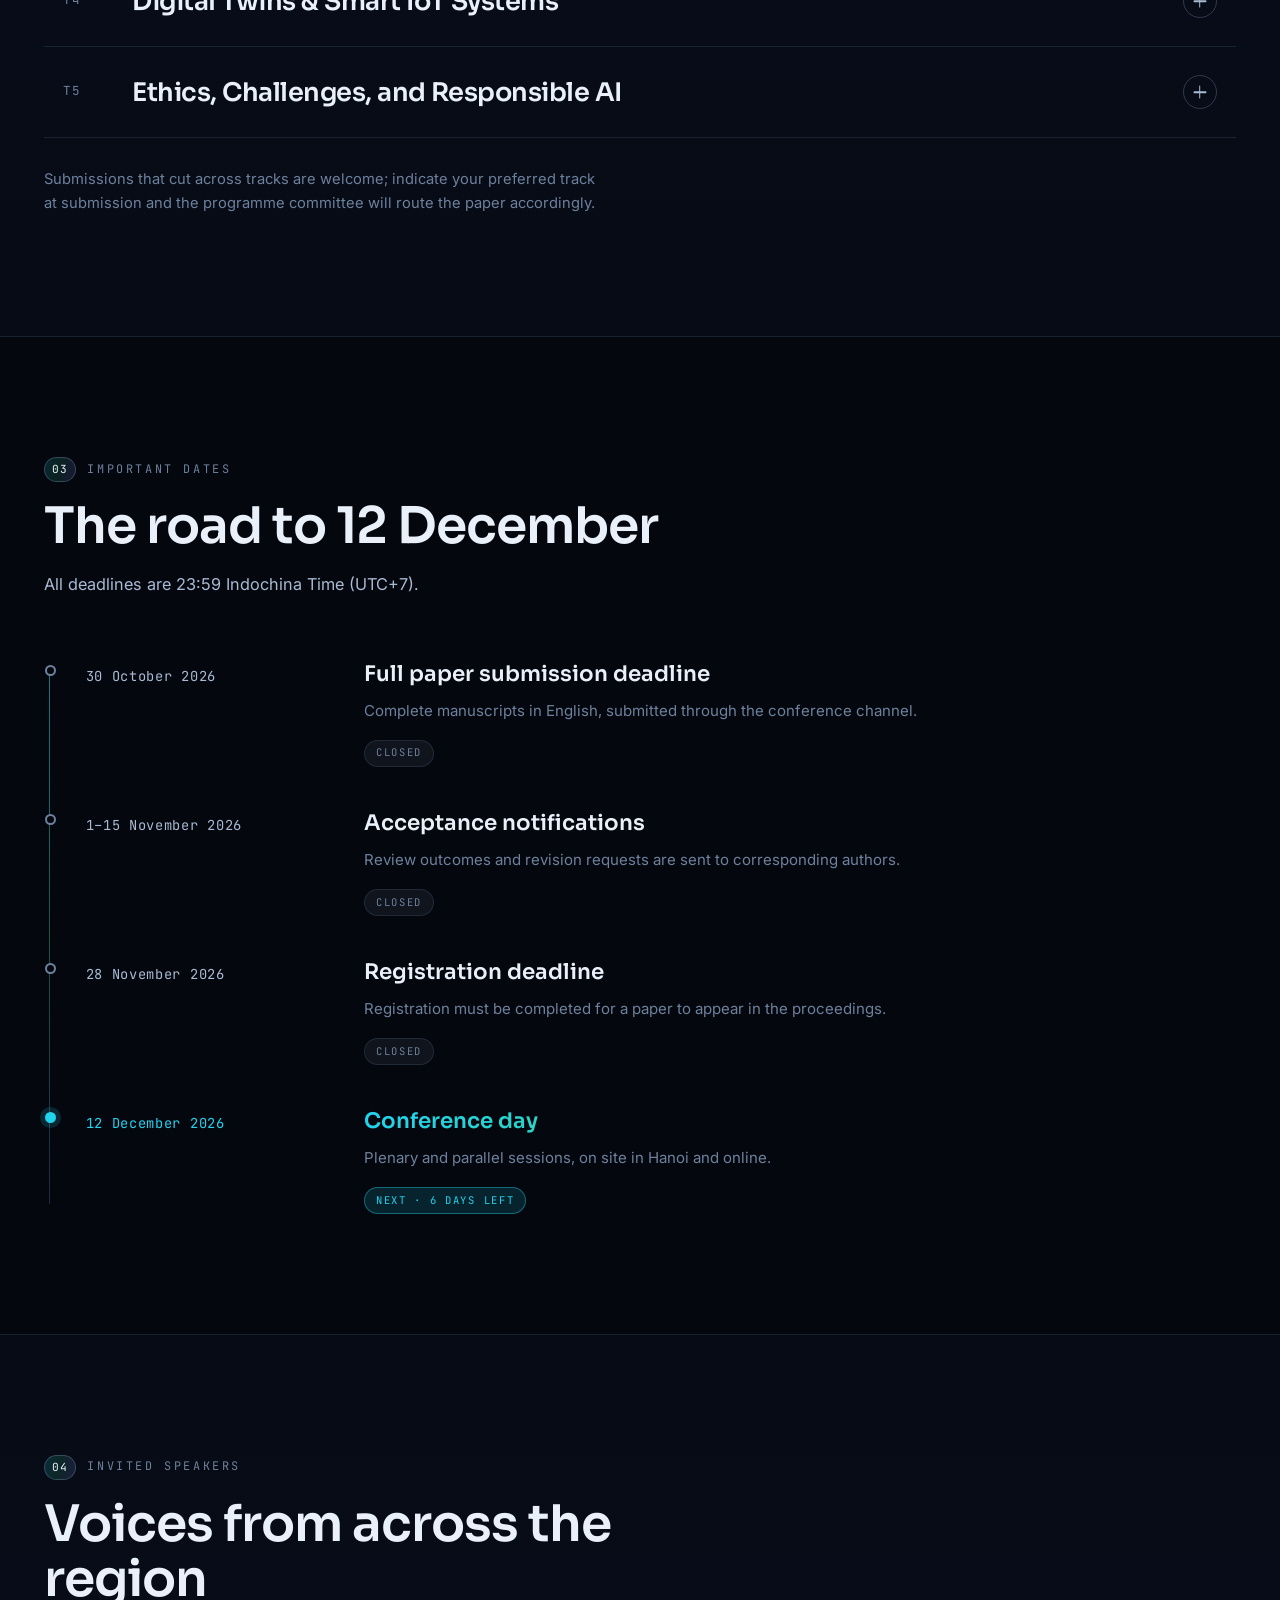
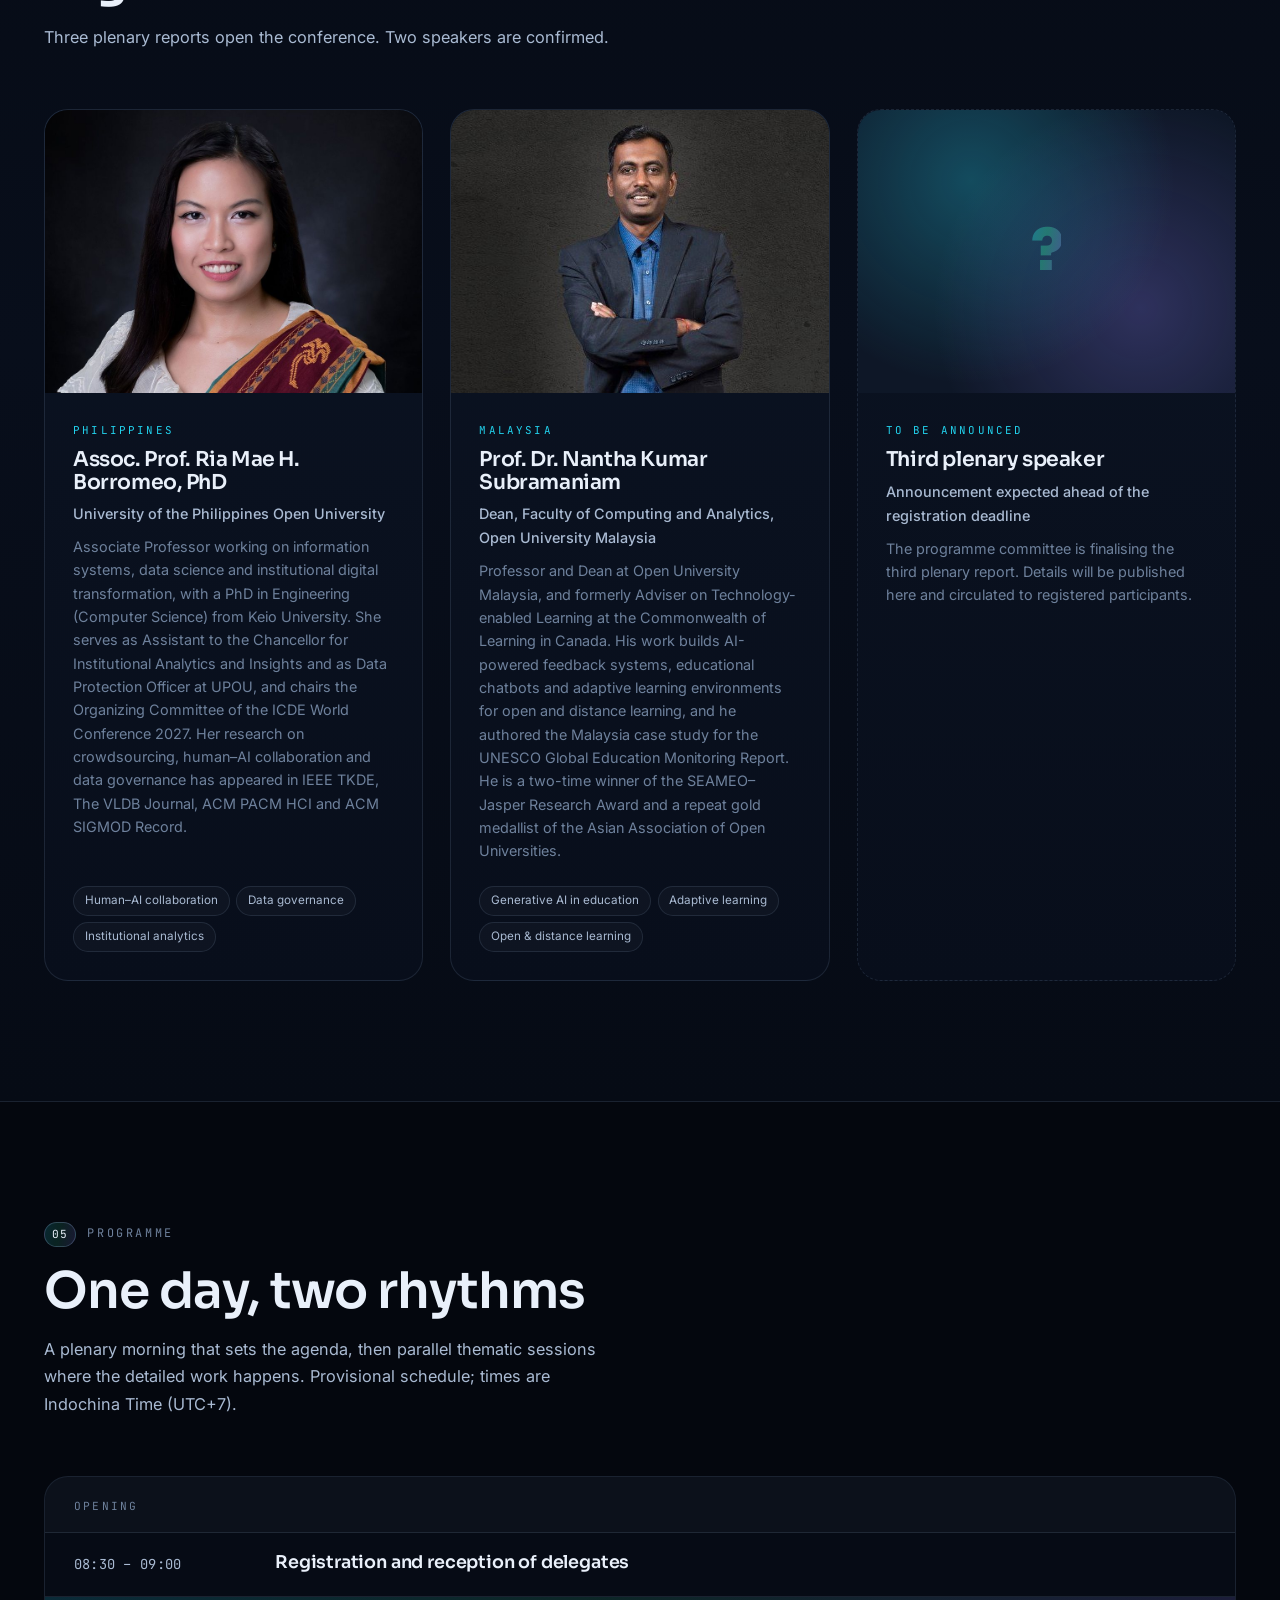
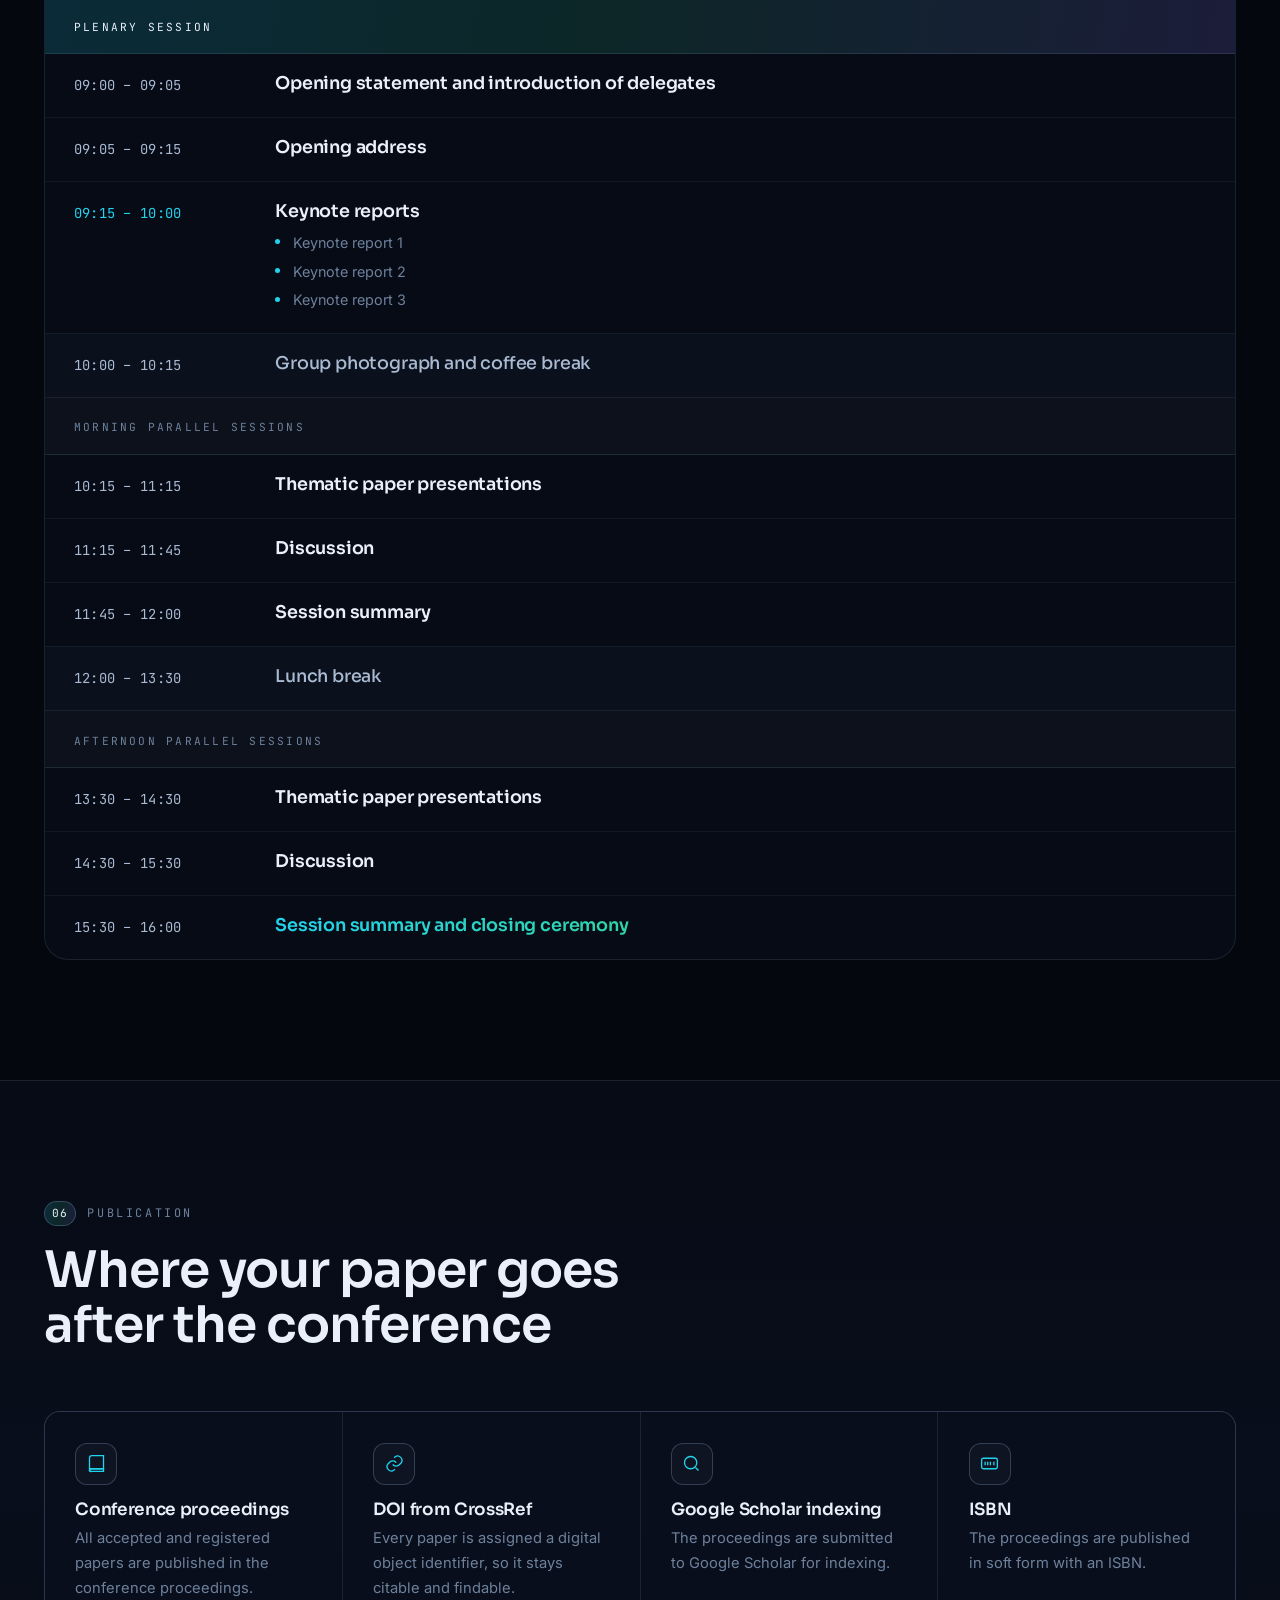
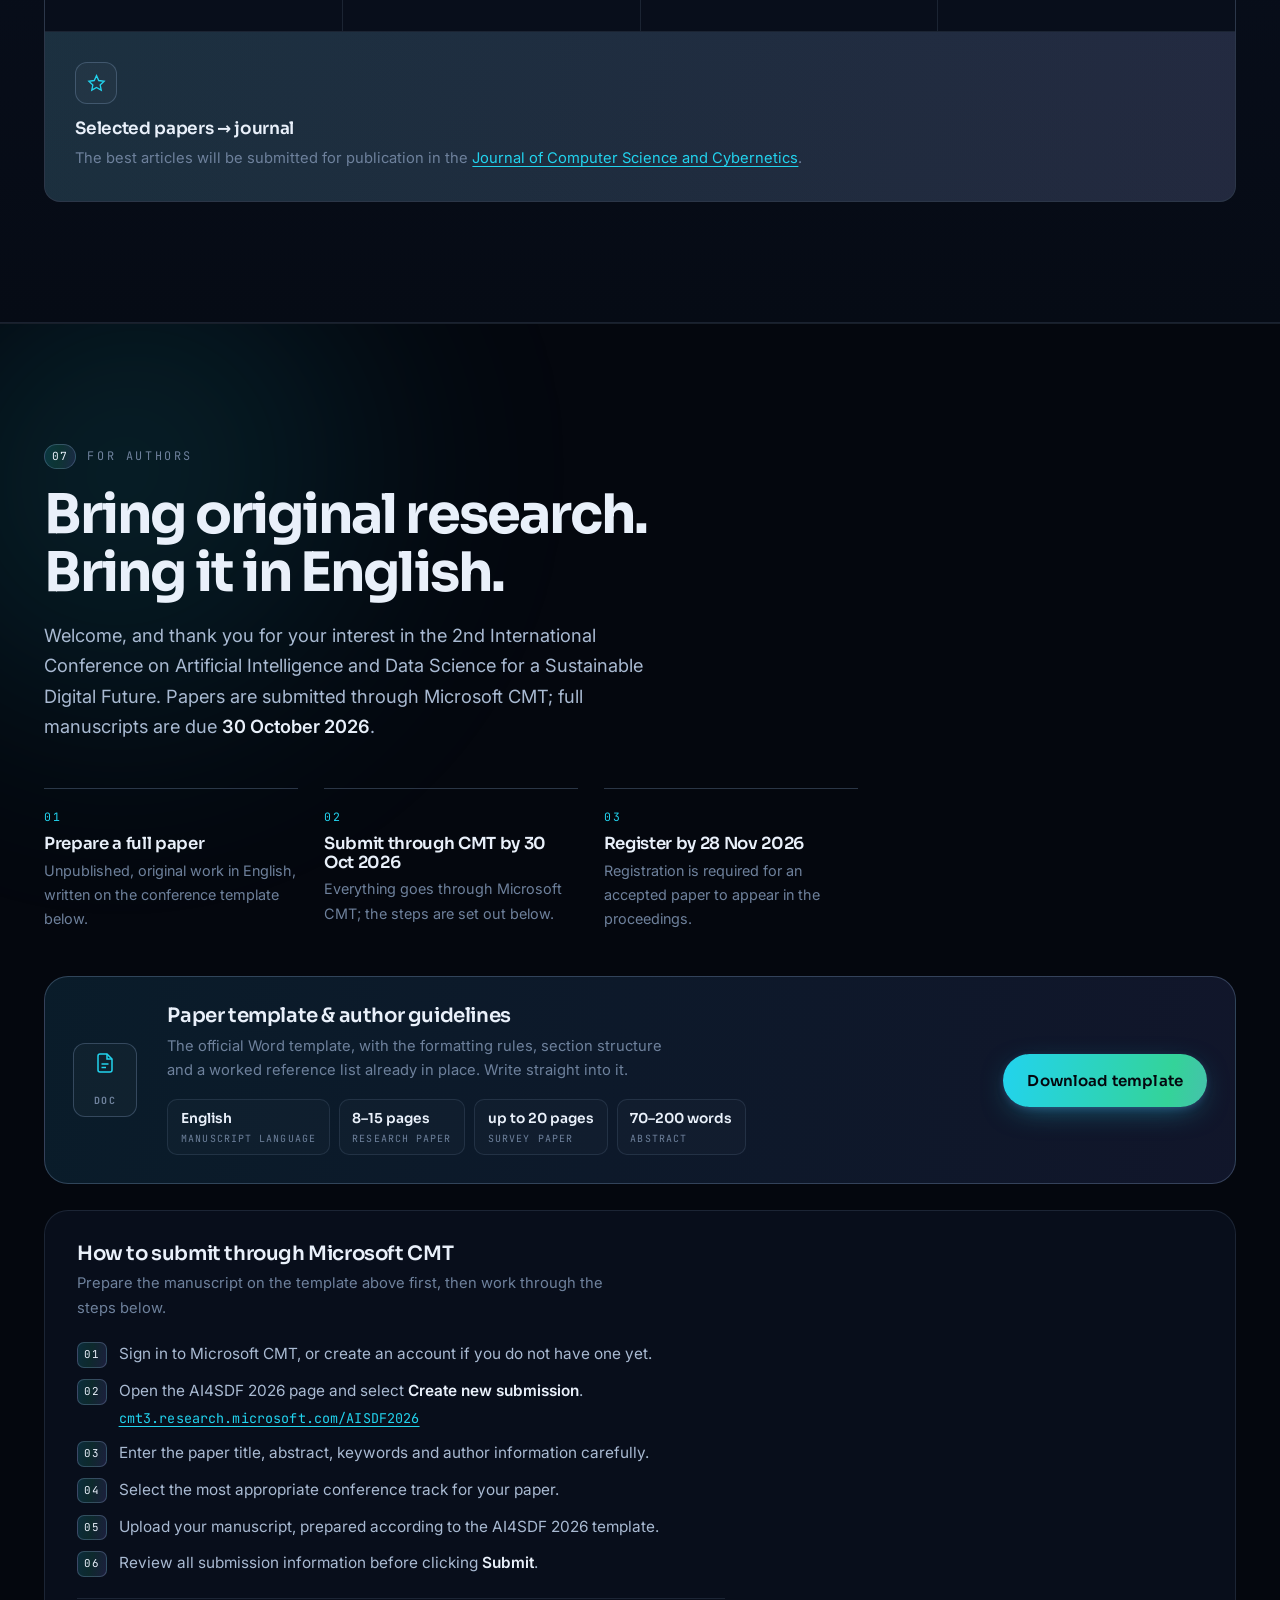
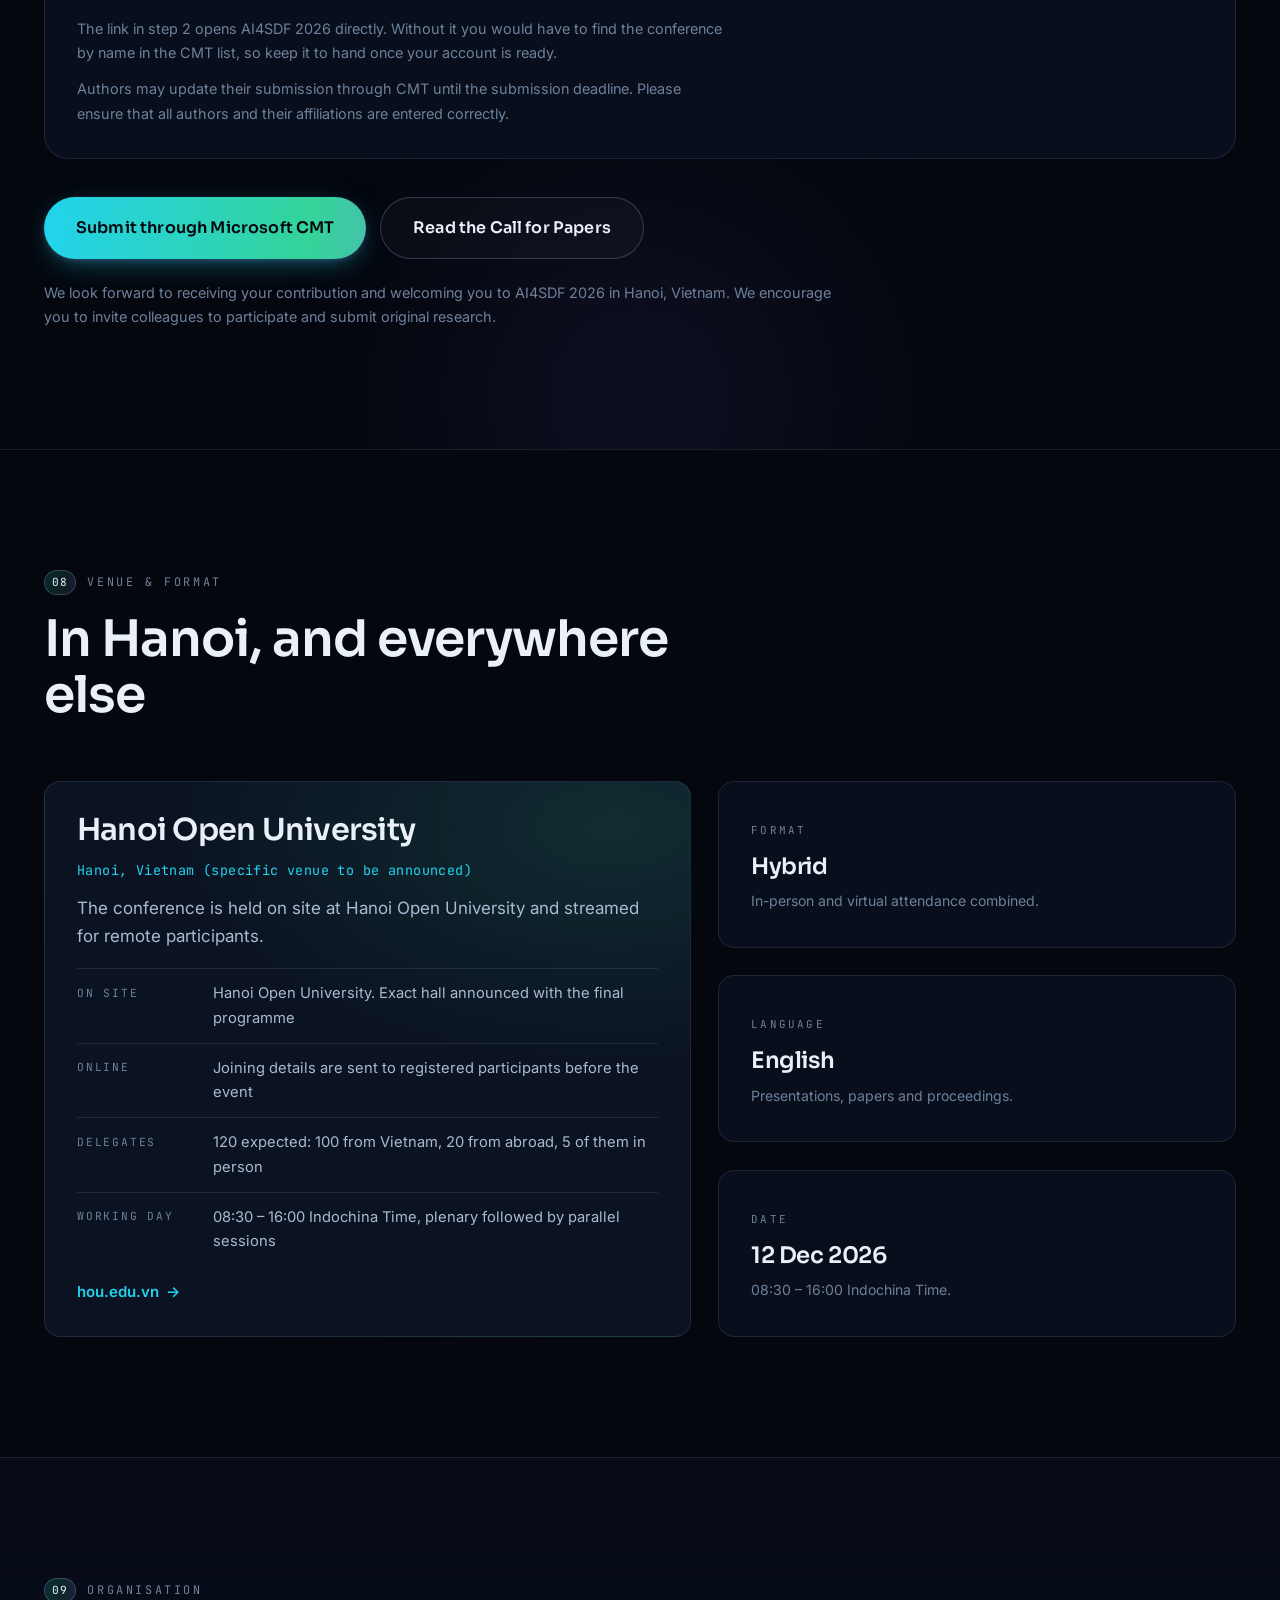
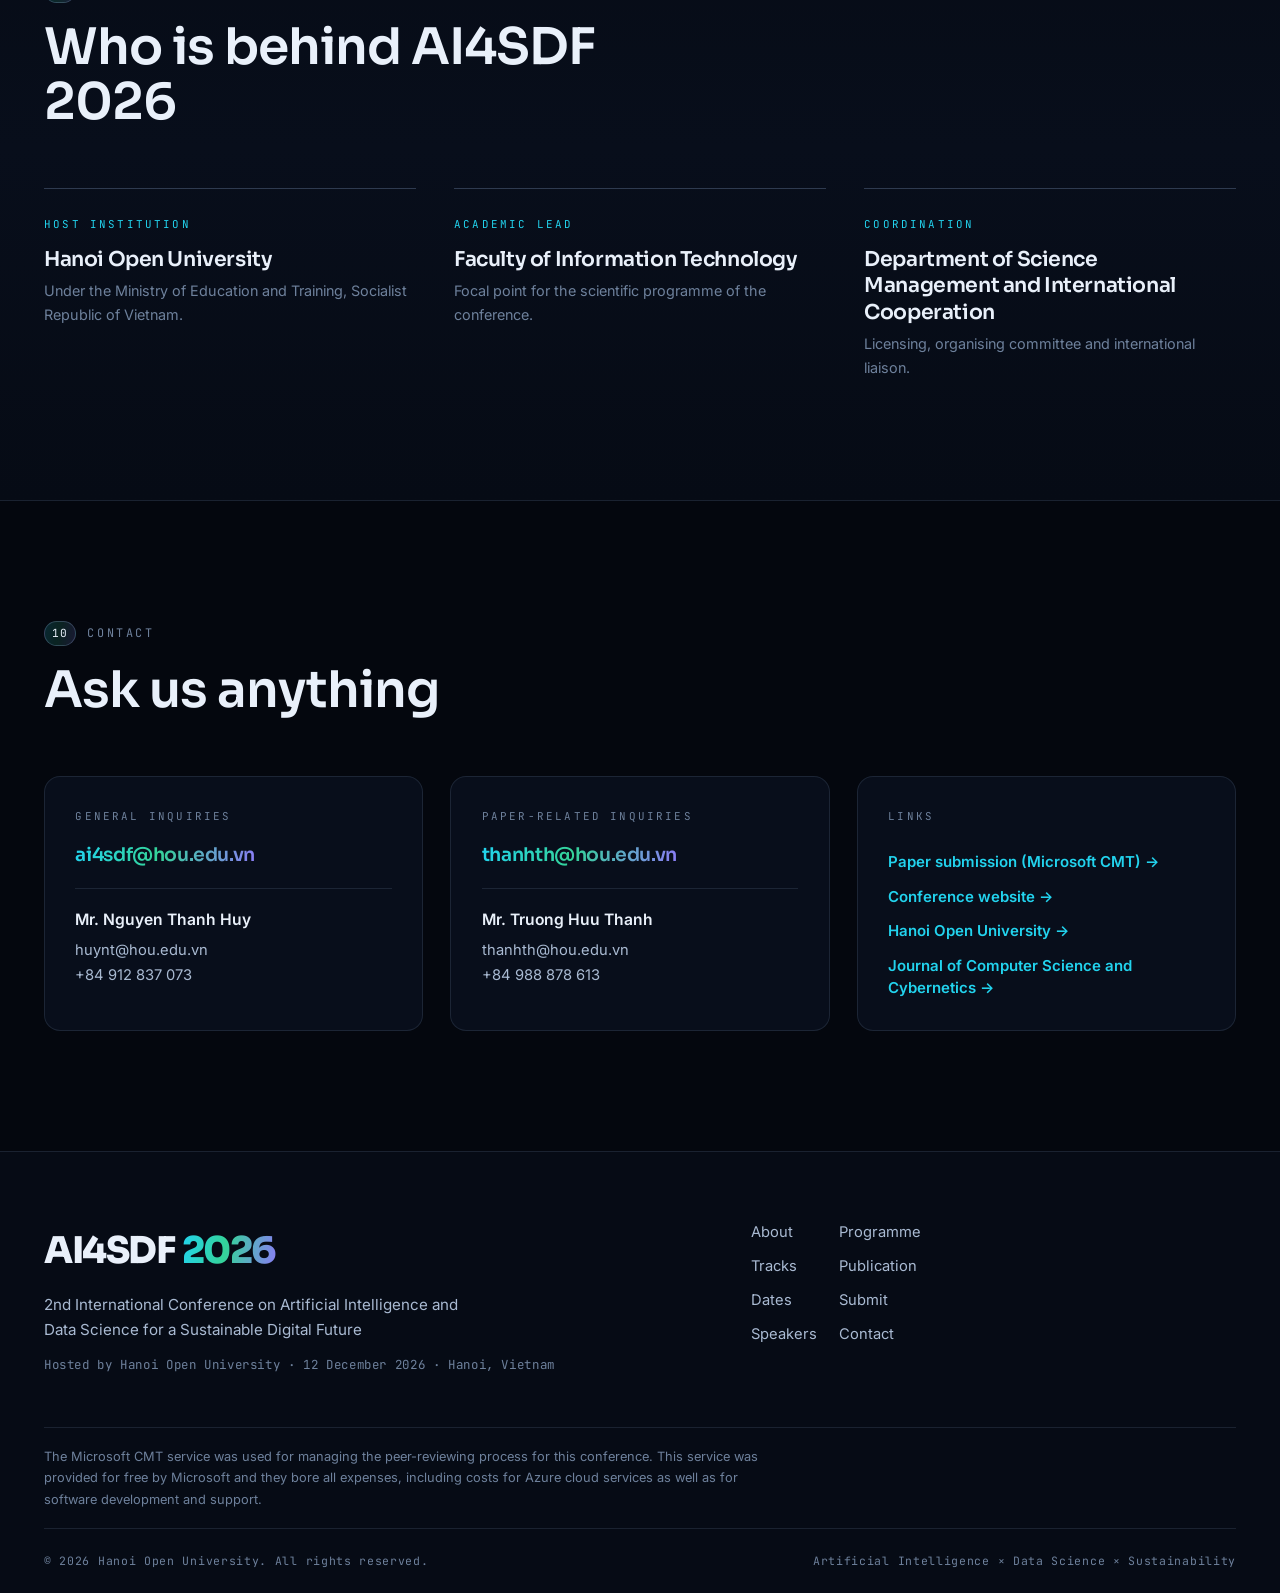
==== commit 95889684: "Enlarge the navigation logo to fill the bar The 28px mark was set from a screenshot taken while the " ====
--- a/index.html
+++ b/index.html
@@ -20,7 +20,7 @@
 <link rel="preconnect" href="https://fonts.googleapis.com">
 <link rel="preconnect" href="https://fonts.gstatic.com" crossorigin>
 <link href="https://fonts.googleapis.com/css2?family=Sora:wght@300;400;600;700;800&family=Inter:wght@400;500;600;700&family=JetBrains+Mono:wght@400;600&display=swap" rel="stylesheet">
-<link rel="stylesheet" href="assets/css/style.css?v=20260828c">
+<link rel="stylesheet" href="assets/css/style.css?v=20260828d">
 
 <script type="application/ld+json">
 {
@@ -53,7 +53,7 @@
            is ever stale or blocked, the mark still lands at the right size
            instead of unfolding to its full 640px. -->
       <img class="brand__logo" src="assets/img/ai4sdf-logo.png"
-           alt="AI4SDF 2026" width="115" height="28" decoding="async">
+           alt="AI4SDF 2026" width="197" height="48" decoding="async">
     </a>
 
     <nav class="nav__links" id="nav-links" aria-label="Section navigation">
@@ -848,6 +848,6 @@
   </div>
 </footer>
 
-<script src="assets/js/main.js?v=20260828c" defer></script>
+<script src="assets/js/main.js?v=20260828d" defer></script>
 </body>
 </html>
--- a/assets/css/style.css
+++ b/assets/css/style.css
@@ -42,7 +42,7 @@
   /* metrics */
   --wrap:1200px;
   --pad:clamp(1.15rem,4.2vw,2.75rem);
-  --nav-h:64px;
+  --nav-h:72px;
   --r-sm:10px;
   --r-md:16px;
   --r-lg:24px;
@@ -159,7 +159,7 @@
    a lightened variant is used here and the original stays for print. */
 .brand{display:flex;align-items:center;flex:0 0 auto}
 .brand__logo{
-  height:28px;width:auto;display:block;
+  height:48px;width:auto;display:block;
   transition:transform .3s var(--ease),filter .3s var(--ease);
 }
 .brand:hover .brand__logo{transform:translateY(-1px);filter:brightness(1.12)}
@@ -734,8 +734,8 @@
 }
 
 @media (max-width:720px){
-  :root{--nav-h:58px}
-  .brand__logo{height:26px}
+  :root{--nav-h:62px}
+  .brand__logo{height:40px}
   .hero{min-height:auto}
   .hero__title{max-width:none}
   .hero__facts li{flex:1 1 45%;border-right:0;padding-right:.6rem}
